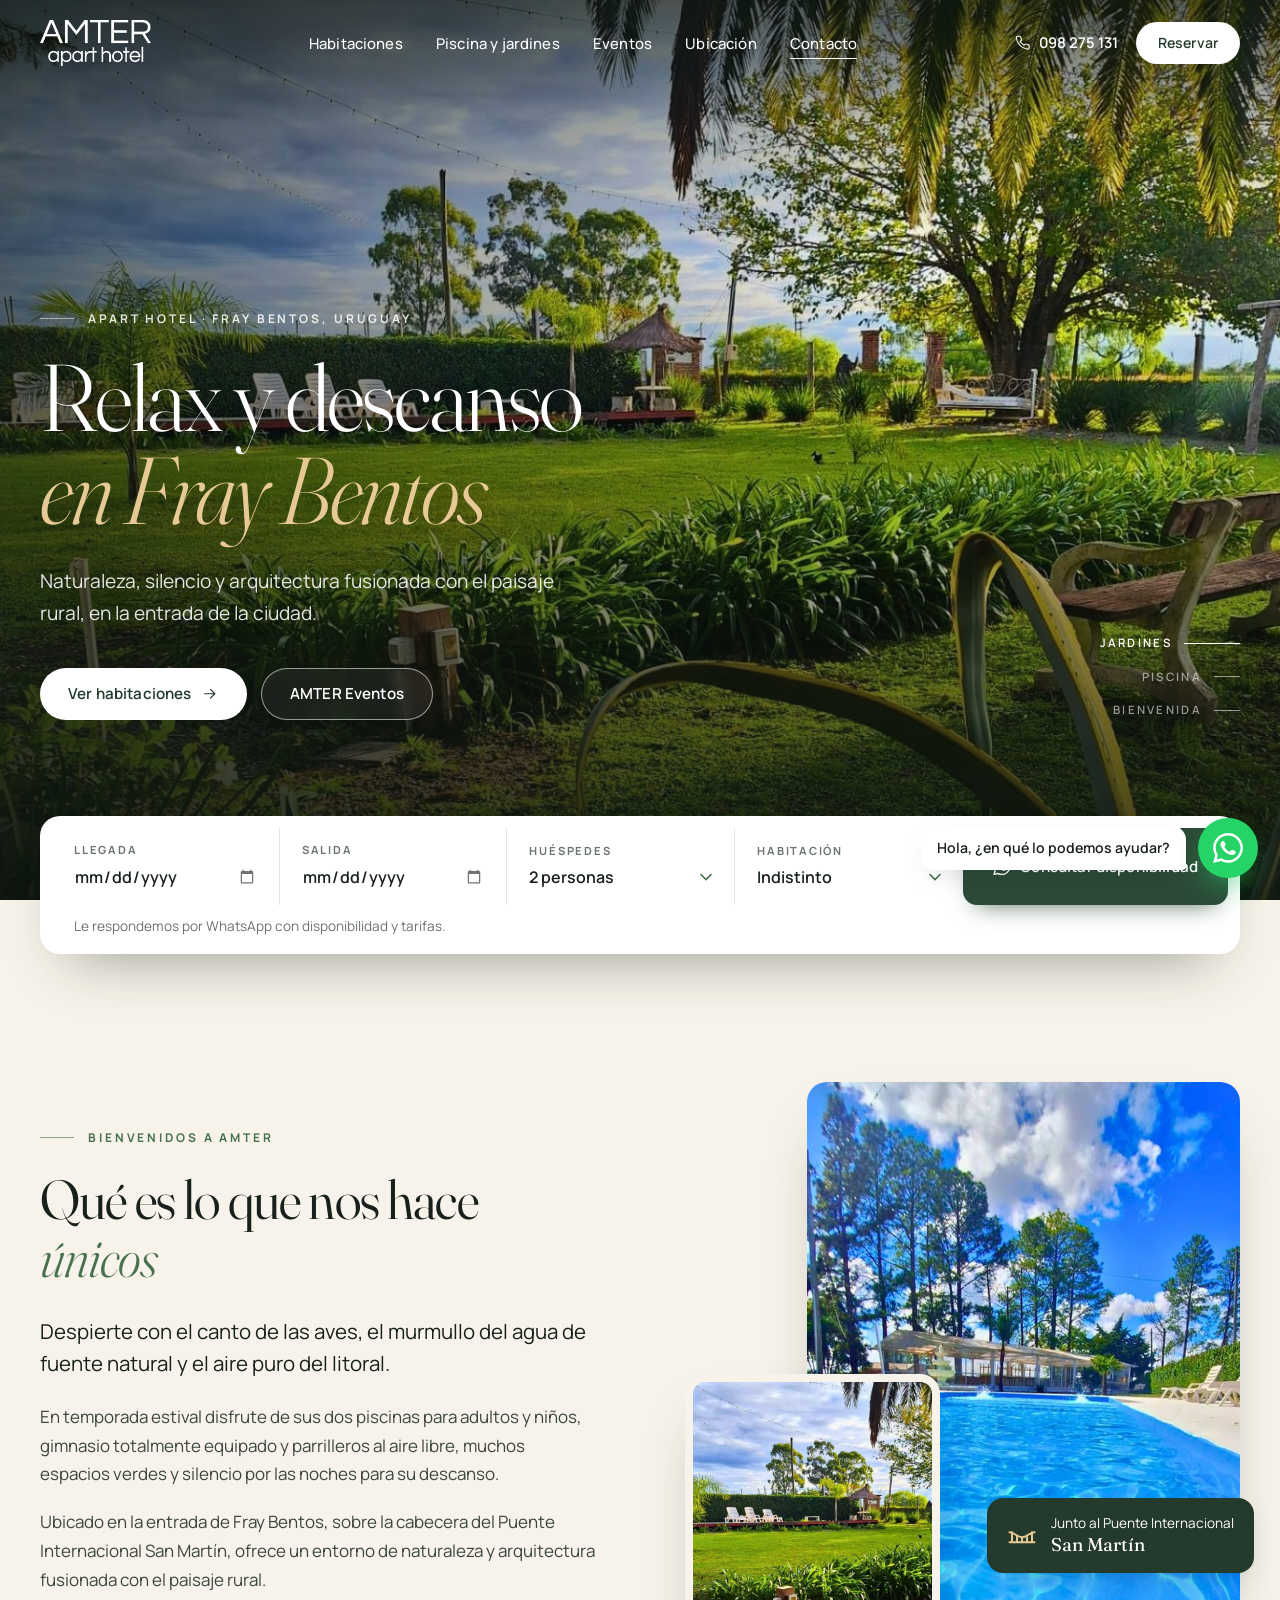
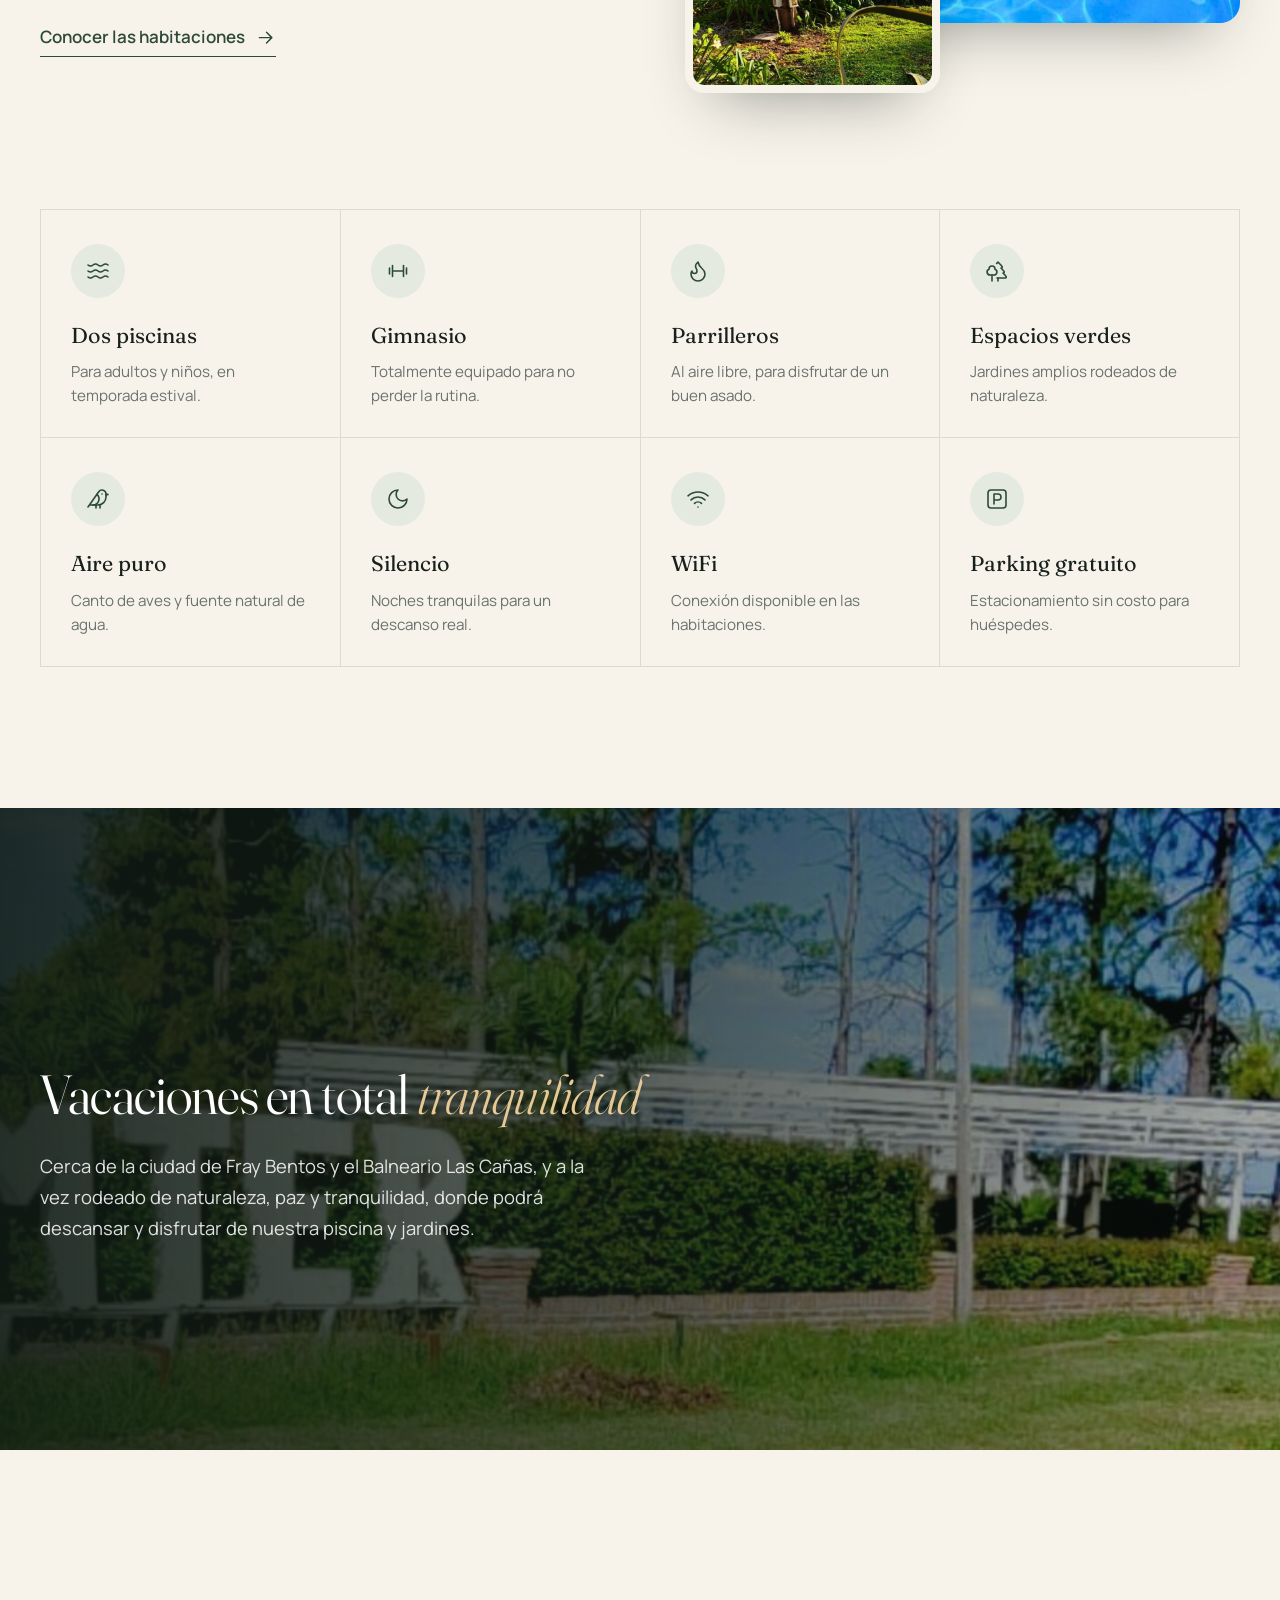
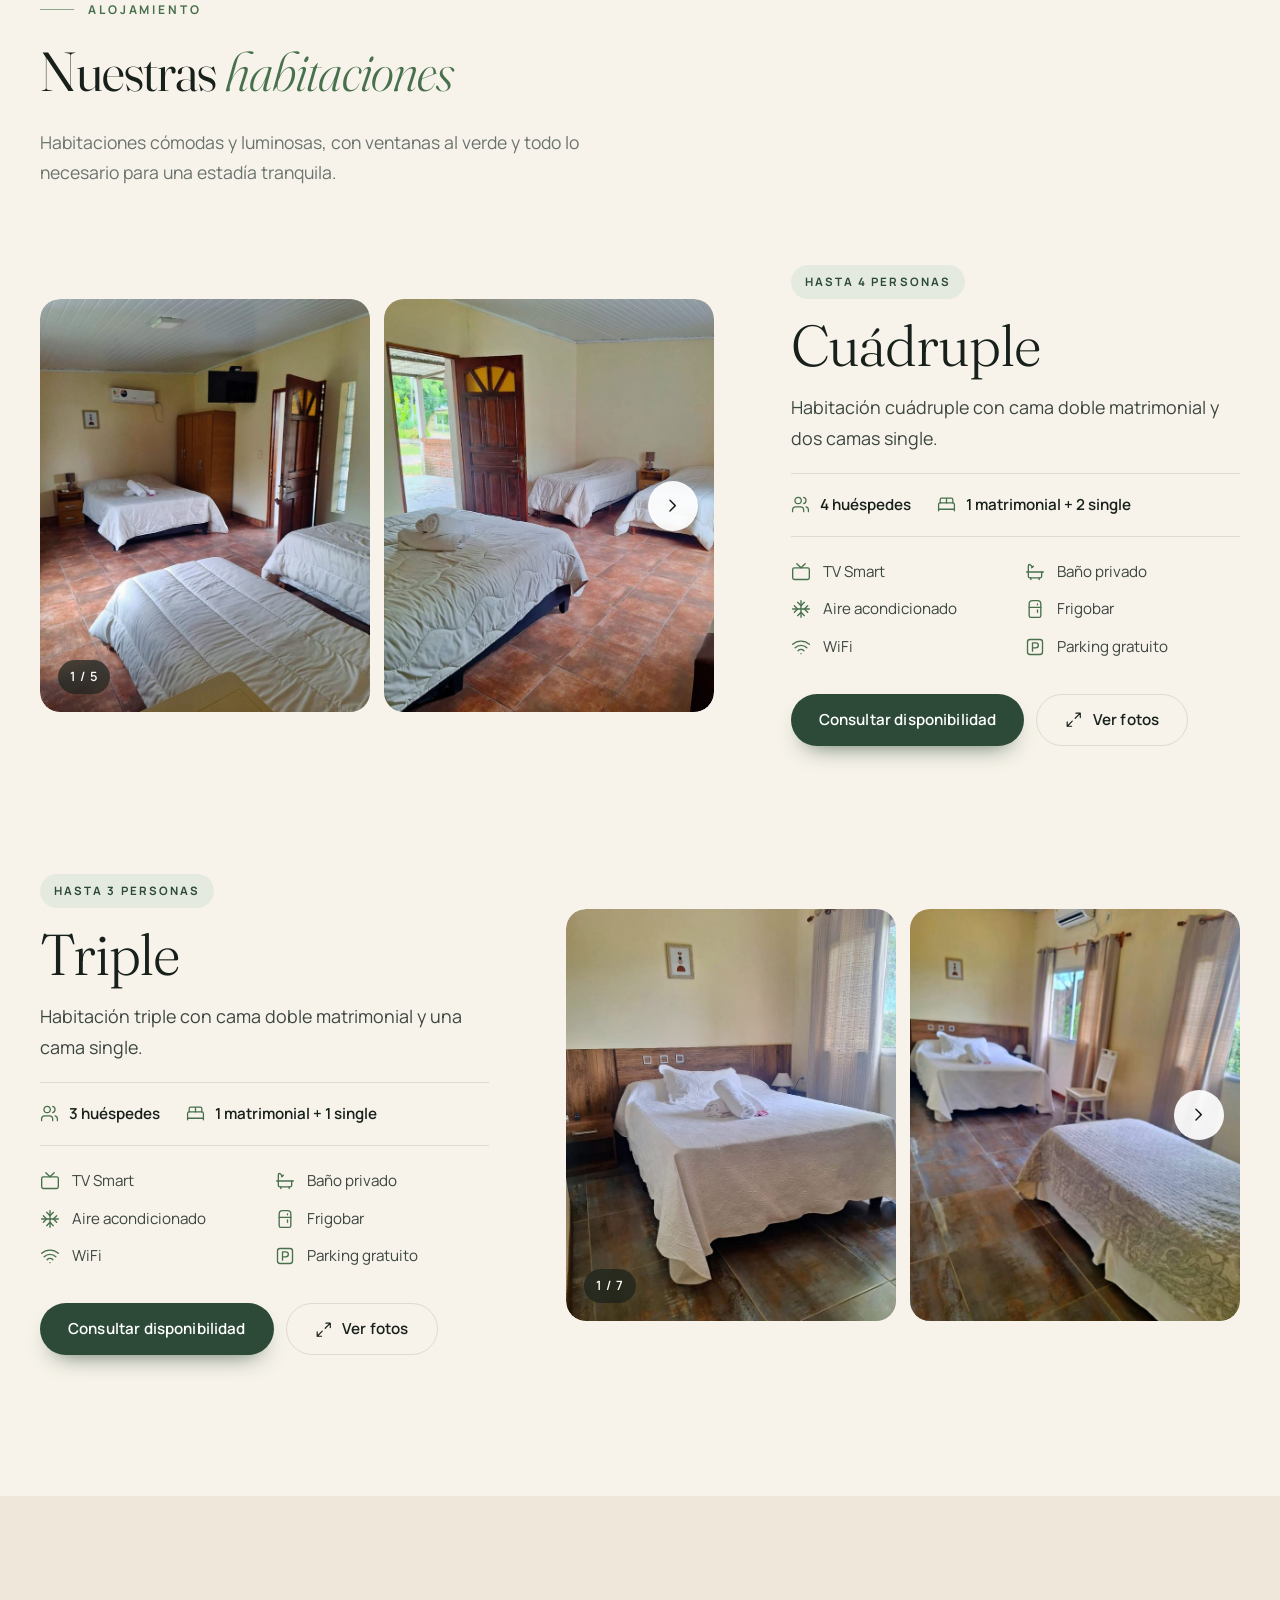
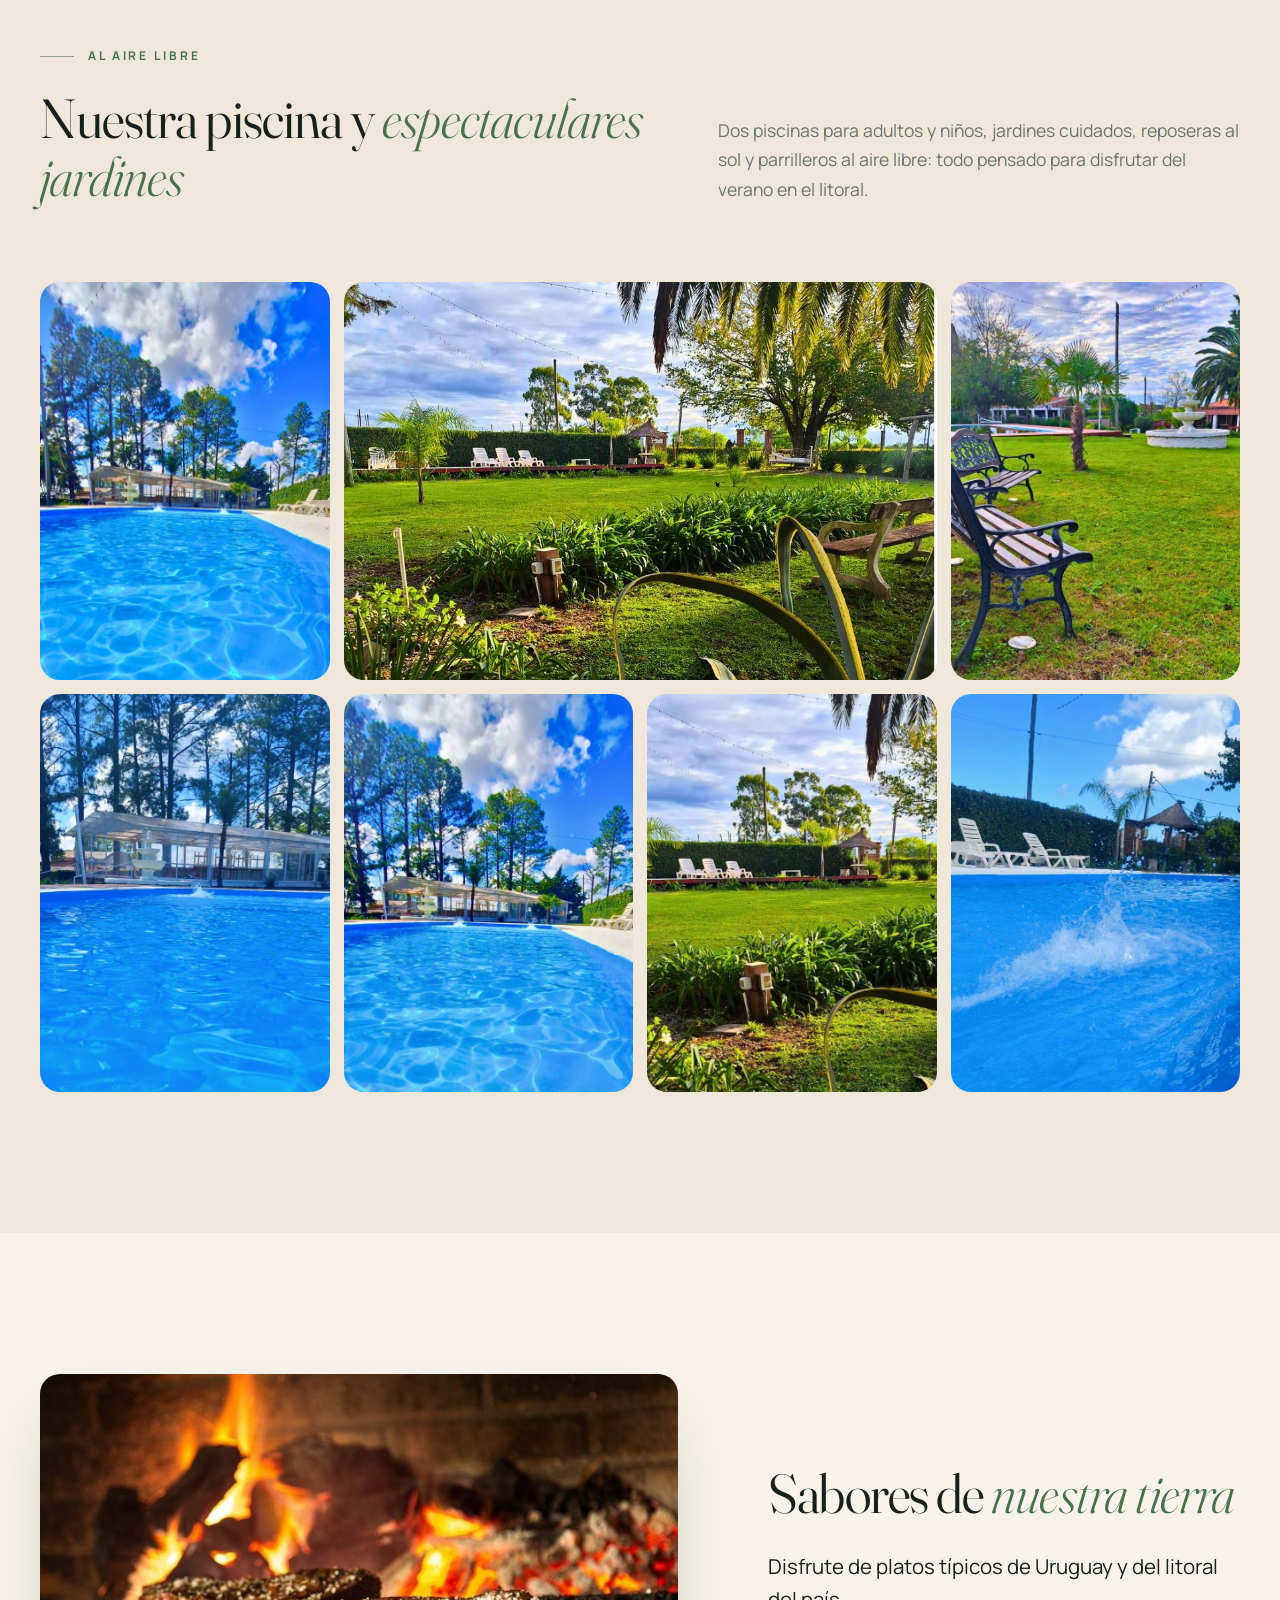
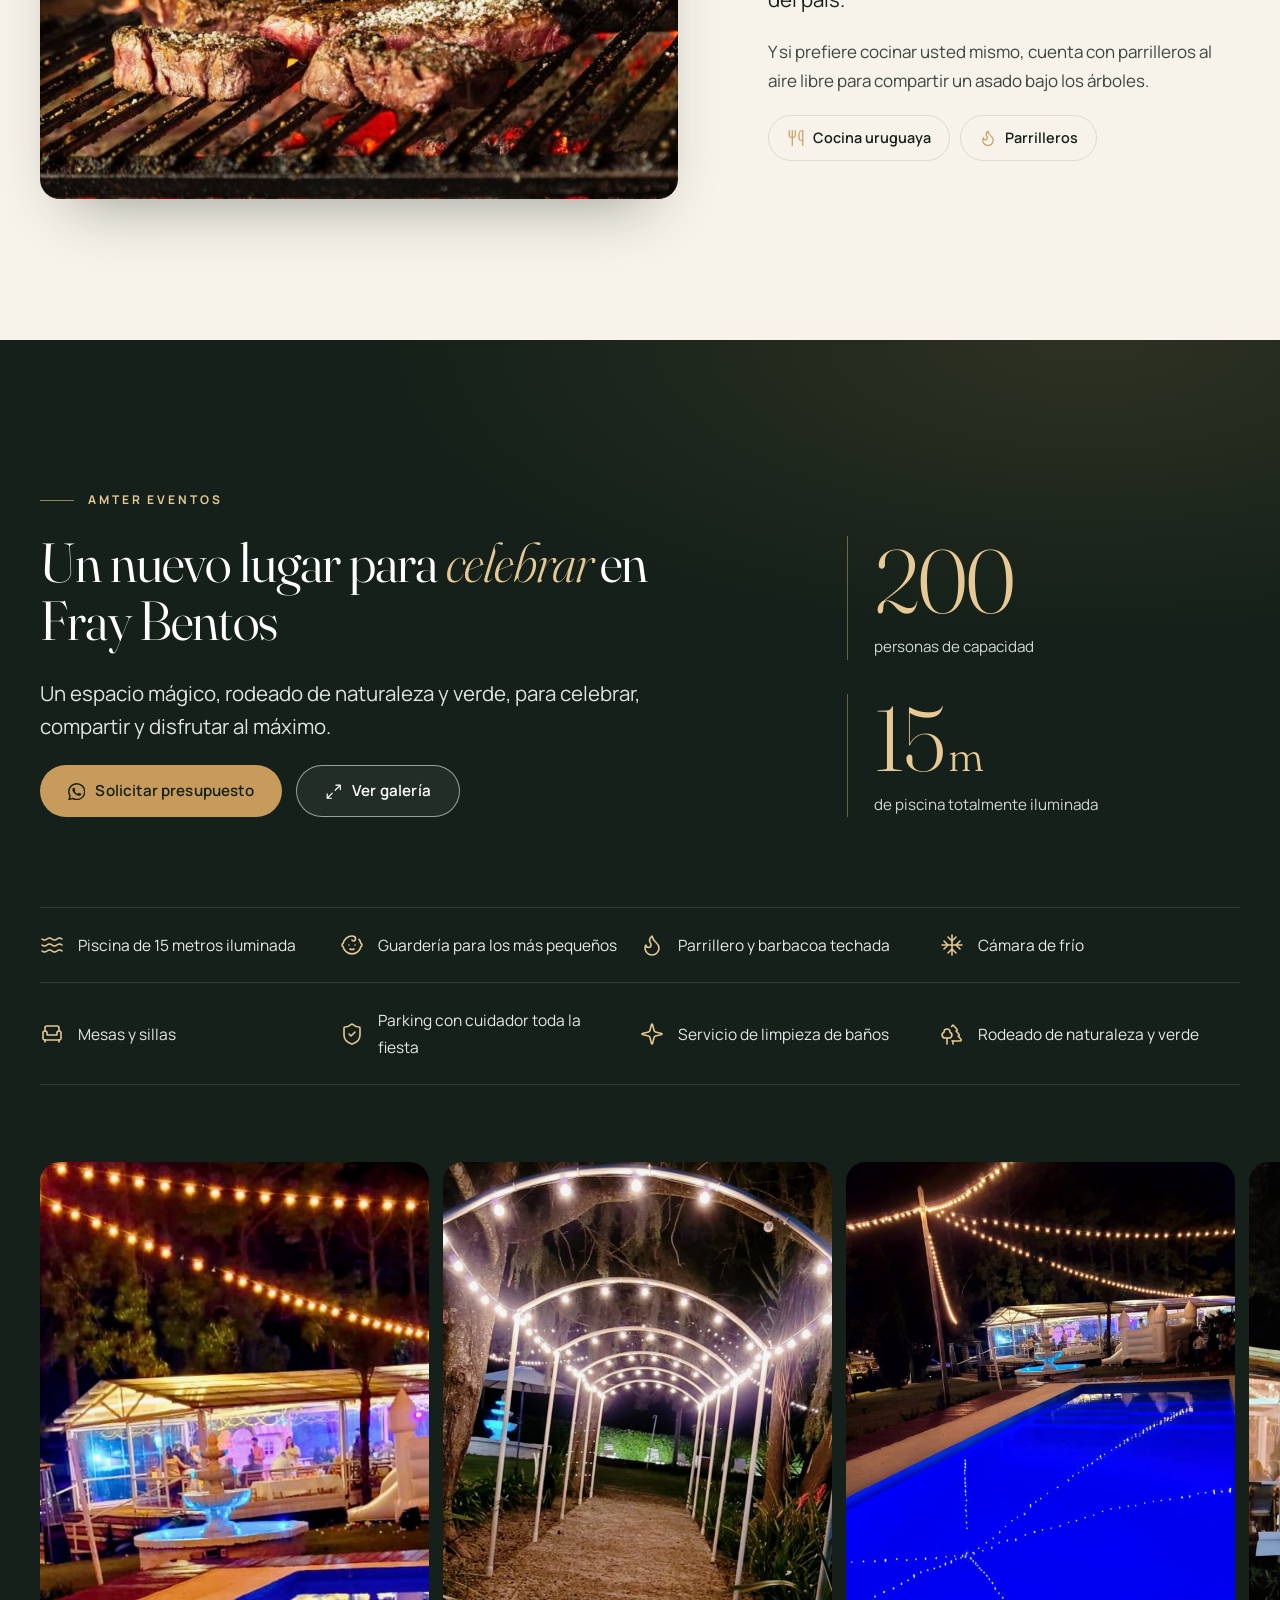
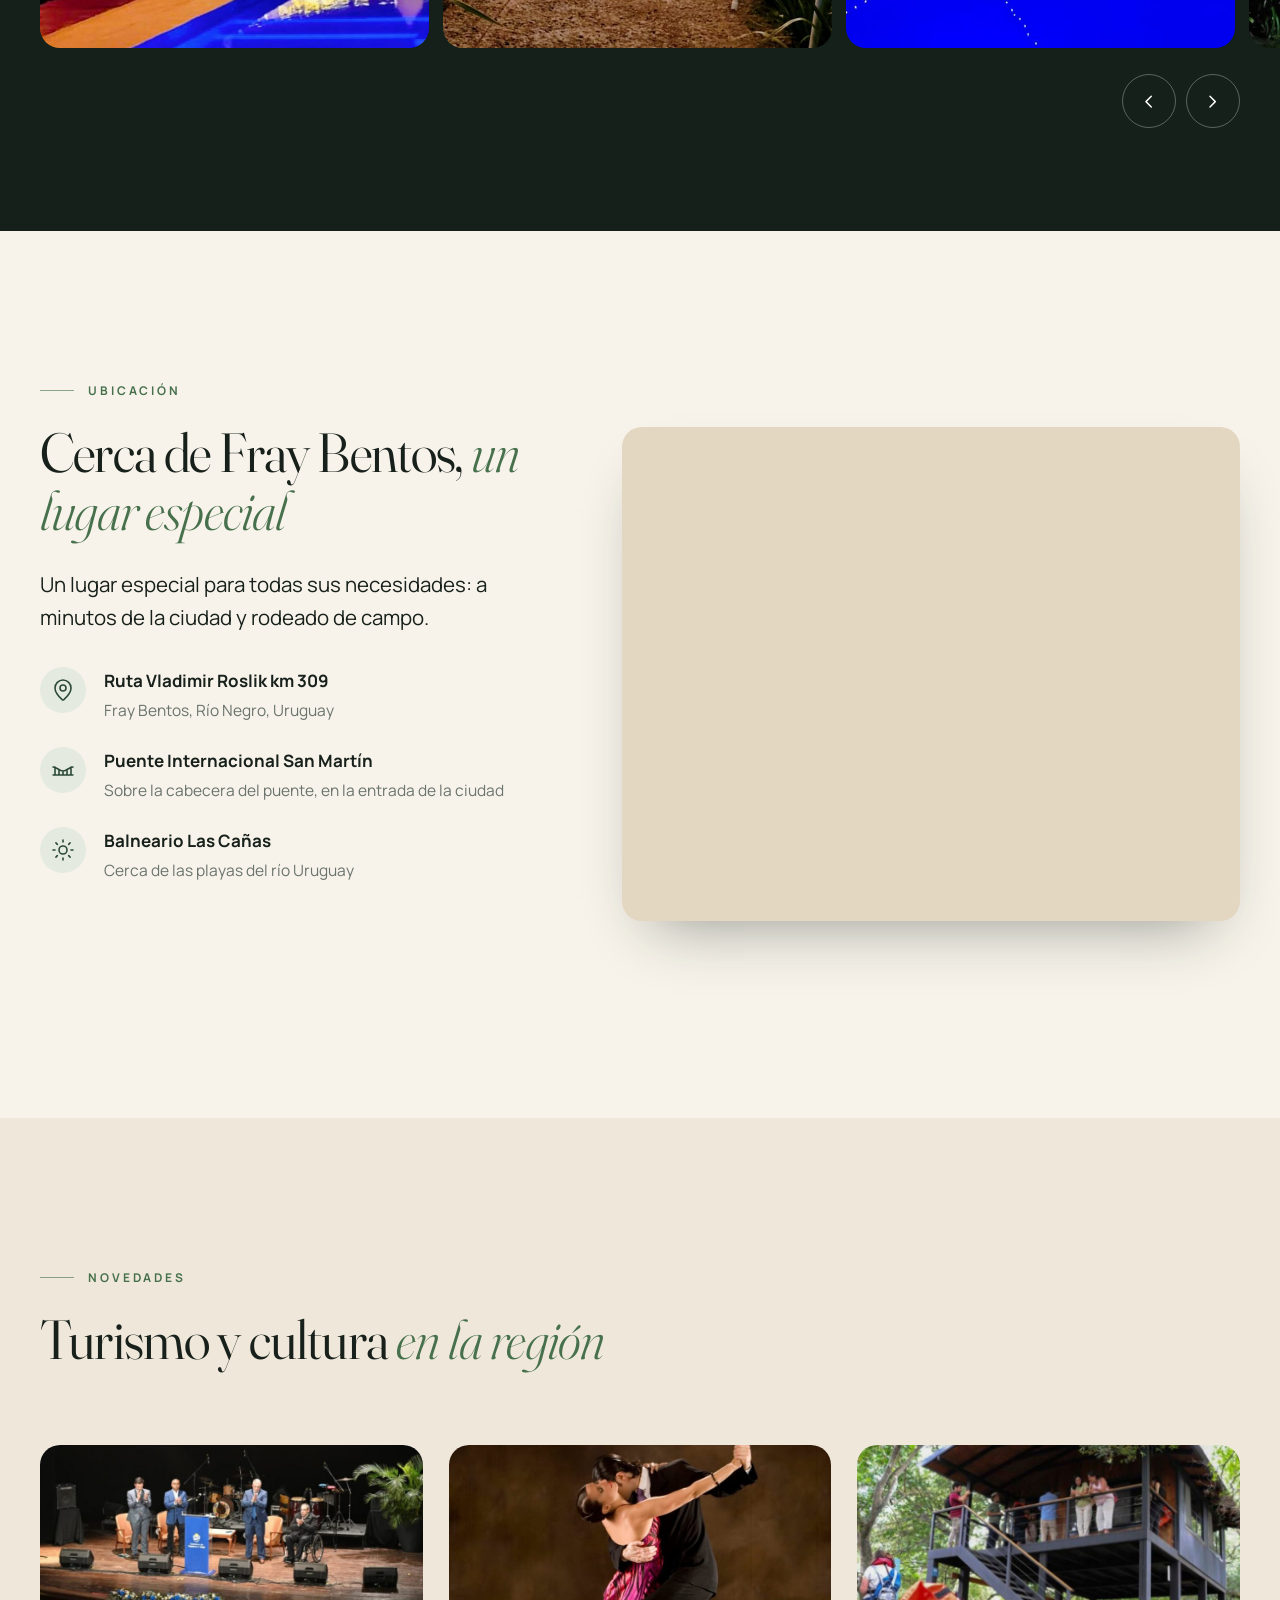
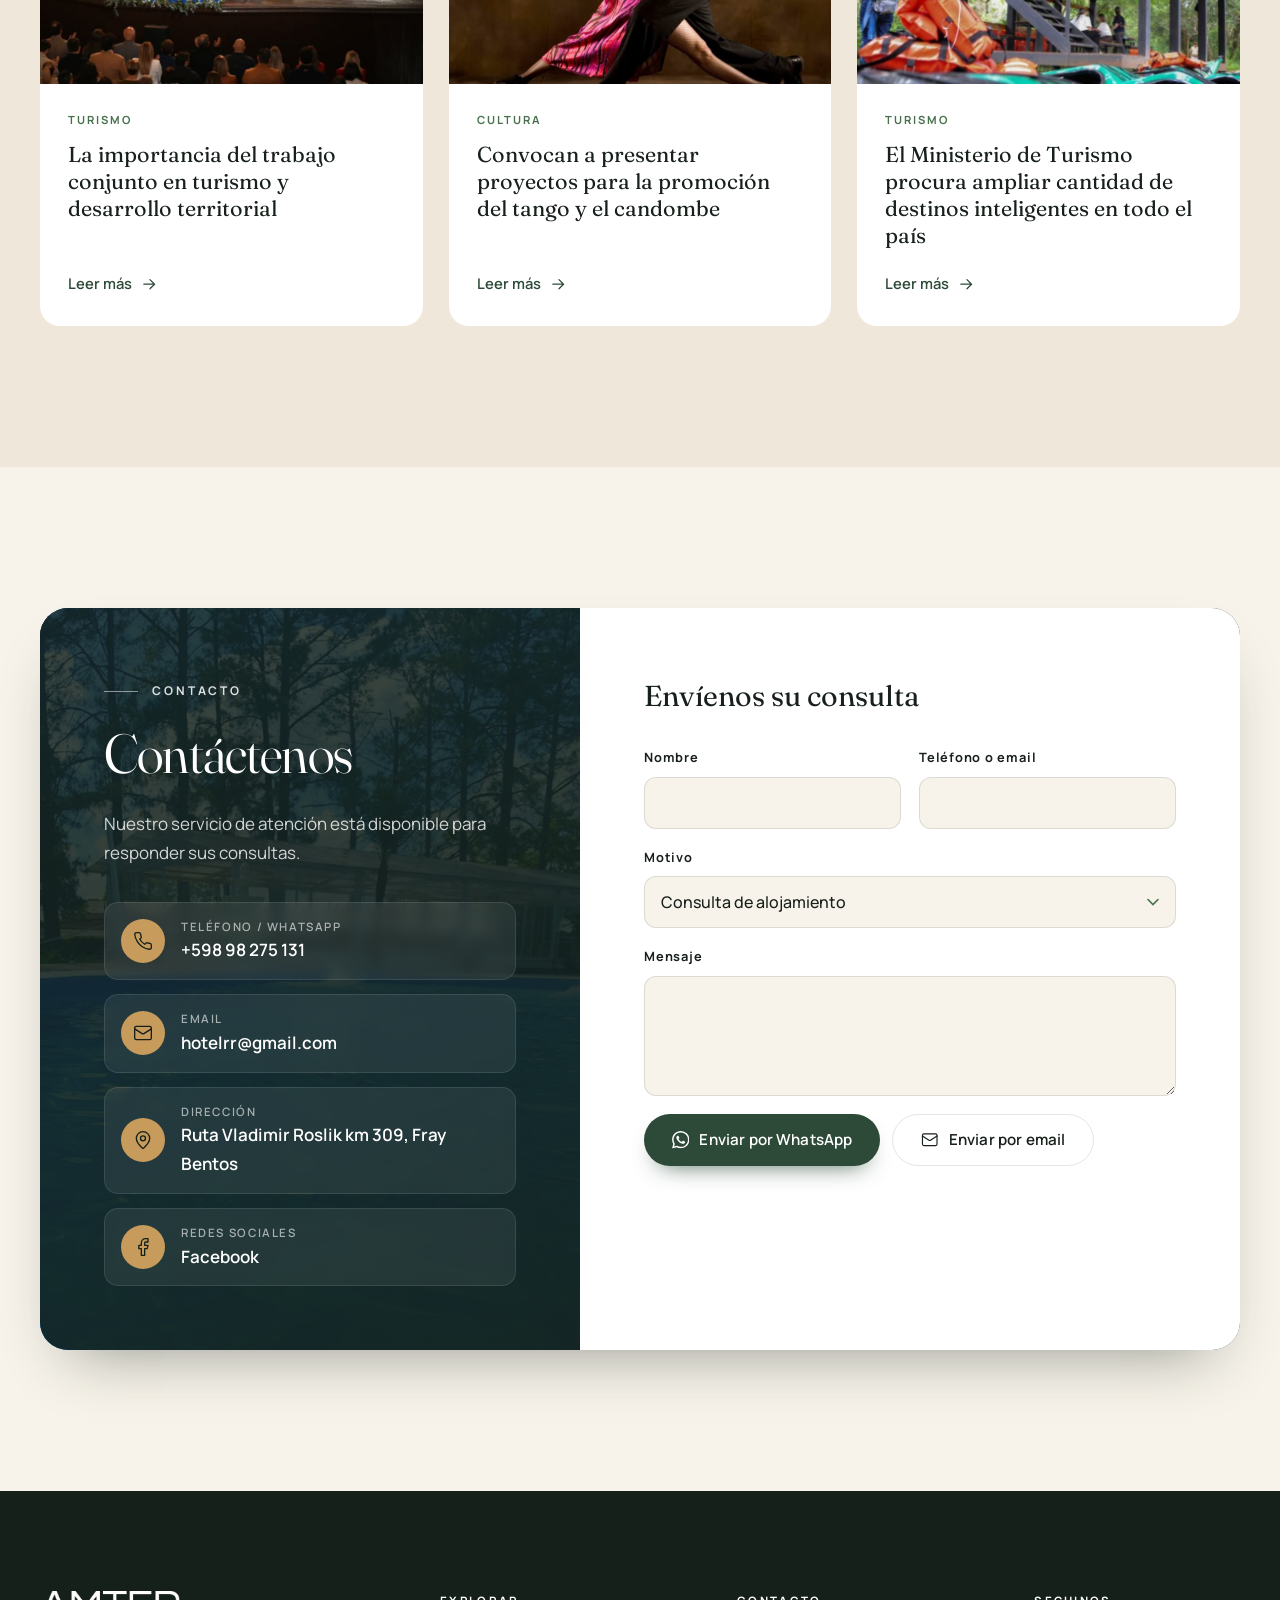
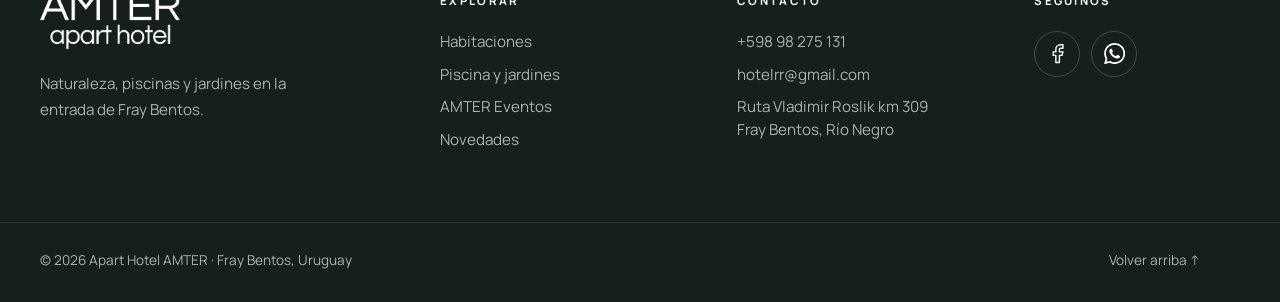
==== index.html @ 258c5970 "Quitar src vacío de la imagen del lightbox Co-Authored-By: Claude Opus 5.5 <noreply@anthropic.com>" ====
<!DOCTYPE html>
<html lang="es">
<head>
  <meta charset="UTF-8">
  <meta name="viewport" content="width=device-width, initial-scale=1">
  <title>Apart Hotel AMTER · Relax y descanso en Fray Bentos</title>
  <meta name="description" content="Ubicado en la entrada de Fray Bentos, Apart Hotel AMTER ofrece un entorno de naturaleza y arquitectura fusionada con el paisaje rural. Habitaciones, piscinas, jardines y salón de eventos para 200 personas.">
  <meta name="theme-color" content="#1E3125">
  <link rel="canonical" href="https://www.amter.uy/">

  <meta property="og:locale" content="es_UY">
  <meta property="og:type" content="website">
  <meta property="og:site_name" content="Apart Hotel AMTER">
  <meta property="og:title" content="Apart Hotel AMTER · Relax y descanso en Fray Bentos">
  <meta property="og:description" content="Naturaleza, piscinas, jardines y silencio por las noches, a la entrada de Fray Bentos.">
  <meta property="og:url" content="https://www.amter.uy/">
  <meta property="og:image" content="https://www.amter.uy/assets/img/og-amter.jpg">
  <meta property="og:image:width" content="1200">
  <meta property="og:image:height" content="630">
  <meta name="twitter:card" content="summary_large_image">

  <link rel="icon" type="image/png" sizes="32x32" href="assets/img/favicon-32.png">
  <link rel="apple-touch-icon" href="assets/img/apple-touch-icon.png">

  <link rel="preconnect" href="https://fonts.googleapis.com">
  <link rel="preconnect" href="https://fonts.gstatic.com" crossorigin>
  <link href="https://fonts.googleapis.com/css2?family=Fraunces:ital,opsz,wght@0,9..144,300..600;1,9..144,300..600&family=Manrope:wght@400;500;600;700&display=swap" rel="stylesheet">
  <link rel="preload" as="image" href="assets/img/jardin-parque.jpg">
  <link rel="stylesheet" href="assets/css/styles.css">

  <script type="application/ld+json">
  {
    "@context": "https://schema.org",
    "@type": "Hotel",
    "name": "Apart Hotel AMTER",
    "url": "https://www.amter.uy/",
    "image": "https://www.amter.uy/assets/img/og-amter.jpg",
    "logo": "https://www.amter.uy/assets/img/logo-amter-verde.png",
    "description": "Apart hotel rodeado de naturaleza en la entrada de Fray Bentos, con piscinas, jardines, gimnasio, parrilleros y salón de eventos.",
    "telephone": "+598 98 275131",
    "email": "hotelrr@gmail.com",
    "address": {
      "@type": "PostalAddress",
      "streetAddress": "Ruta Vladimir Roslik km 309",
      "addressLocality": "Fray Bentos",
      "addressRegion": "Río Negro",
      "addressCountry": "UY"
    },
    "geo": { "@type": "GeoCoordinates", "latitude": -33.134226, "longitude": -58.275096 },
    "amenityFeature": [
      { "@type": "LocationFeatureSpecification", "name": "Piscina", "value": true },
      { "@type": "LocationFeatureSpecification", "name": "Gimnasio", "value": true },
      { "@type": "LocationFeatureSpecification", "name": "WiFi", "value": true },
      { "@type": "LocationFeatureSpecification", "name": "Estacionamiento gratuito", "value": true },
      { "@type": "LocationFeatureSpecification", "name": "Aire acondicionado", "value": true }
    ],
    "sameAs": ["https://www.facebook.com/profile.php?id=100064256610743"]
  }
  </script>
</head>
<body>

<!-- Íconos -->
<svg width="0" height="0" style="position:absolute" aria-hidden="true">
  <defs>
    <symbol id="i-waves" viewBox="0 0 24 24"><path d="M2 6c.6.5 1.2 1 2.5 1C7 7 7 5 9.5 5c2.6 0 2.4 2 5 2 2.5 0 2.5-2 5-2 1.3 0 1.9.5 2.5 1"/><path d="M2 12c.6.5 1.2 1 2.5 1 2.5 0 2.5-2 5-2 2.6 0 2.4 2 5 2 2.5 0 2.5-2 5-2 1.3 0 1.9.5 2.5 1"/><path d="M2 18c.6.5 1.2 1 2.5 1 2.5 0 2.5-2 5-2 2.6 0 2.4 2 5 2 2.5 0 2.5-2 5-2 1.3 0 1.9.5 2.5 1"/></symbol>
    <symbol id="i-dumbbell" viewBox="0 0 24 24"><path d="M6.5 6.5v11M17.5 6.5v11M3.5 9v6M20.5 9v6M6.5 12h11"/></symbol>
    <symbol id="i-flame" viewBox="0 0 24 24"><path d="M8.5 14.5A2.5 2.5 0 0 0 11 12c0-1.38-.5-2-1-3-1.07-2.14-.22-4.05 2-6 .5 2.5 2 4.9 4 6.5 2 1.6 3 3.5 3 5.5a7 7 0 1 1-14 0c0-1.15.43-2.29 1-3a2.5 2.5 0 0 0 2.5 2.5z"/></symbol>
    <symbol id="i-trees" viewBox="0 0 24 24"><path d="M10 10v.2A3 3 0 0 1 8.9 16H5a3 3 0 0 1-1-5.8V10a3 3 0 0 1 6 0Z"/><path d="M7 16v6M13 19v3"/><path d="M12 19h8.3a1 1 0 0 0 .7-1.7L18 14h.3a1 1 0 0 0 .7-1.7L16 9h.2a1 1 0 0 0 .8-1.7L13 3l-1.4 1.5"/></symbol>
    <symbol id="i-bird" viewBox="0 0 24 24"><path d="M16 7h.01"/><path d="M3.4 18H12a8 8 0 0 0 8-8V7a4 4 0 0 0-7.28-2.3L2 20"/><path d="m20 7 2 .5-2 .5"/><path d="M10 18v3M14 17.75V21"/><path d="M7 18a6 6 0 0 0 3.84-10.61"/></symbol>
    <symbol id="i-moon" viewBox="0 0 24 24"><path d="M12 3a6 6 0 0 0 9 9 9 9 0 1 1-9-9Z"/></symbol>
    <symbol id="i-wifi" viewBox="0 0 24 24"><path d="M12 20h.01"/><path d="M2 8.82a15 15 0 0 1 20 0"/><path d="M5 12.86a10 10 0 0 1 14 0"/><path d="M8.5 16.43a5 5 0 0 1 7 0"/></symbol>
    <symbol id="i-parking" viewBox="0 0 24 24"><rect x="3" y="3" width="18" height="18" rx="3"/><path d="M9 17V7h4a3 3 0 0 1 0 6H9"/></symbol>
    <symbol id="i-tv" viewBox="0 0 24 24"><rect x="2" y="7" width="20" height="14" rx="2"/><path d="m17 2-5 5-5-5"/></symbol>
    <symbol id="i-snow" viewBox="0 0 24 24"><path d="M2 12h20M12 2v20"/><path d="m20 16-4-4 4-4M4 8l4 4-4 4M16 4l-4 4-4-4M8 20l4-4 4 4"/></symbol>
    <symbol id="i-fridge" viewBox="0 0 24 24"><path d="M5 6a4 4 0 0 1 4-4h6a4 4 0 0 1 4 4v14a2 2 0 0 1-2 2H7a2 2 0 0 1-2-2V6Z"/><path d="M5 10h14M15 6v1M15 13v3"/></symbol>
    <symbol id="i-bath" viewBox="0 0 24 24"><path d="M9 6 6.5 3.5a1.5 1.5 0 0 0-1-.5C4.68 3 4 3.68 4 4.5V17a2 2 0 0 0 2 2h12a2 2 0 0 0 2-2v-5"/><path d="M10 5 8 7M2 12h20M7 19v2M17 19v2"/></symbol>
    <symbol id="i-users" viewBox="0 0 24 24"><path d="M16 21v-2a4 4 0 0 0-4-4H6a4 4 0 0 0-4 4v2"/><circle cx="9" cy="7" r="4"/><path d="M22 21v-2a4 4 0 0 0-3-3.87M16 3.13a4 4 0 0 1 0 7.75"/></symbol>
    <symbol id="i-bed" viewBox="0 0 24 24"><path d="M2 20v-8a2 2 0 0 1 2-2h16a2 2 0 0 1 2 2v8"/><path d="M4 10V6a2 2 0 0 1 2-2h12a2 2 0 0 1 2 2v4M12 4v6M2 18h20"/></symbol>
    <symbol id="i-baby" viewBox="0 0 24 24"><path d="M9 12h.01M15 12h.01"/><path d="M10 16c.5.3 1.2.5 2 .5s1.5-.2 2-.5"/><path d="M19 6.3a9 9 0 0 1 1.8 3.9 2 2 0 0 1 0 3.6 9 9 0 0 1-17.6 0 2 2 0 0 1 0-3.6A9 9 0 0 1 12 3c2 0 3.5 1.1 3.5 2.5s-.9 2.5-2 2.5c-.8 0-1.5-.4-1.5-1"/></symbol>
    <symbol id="i-chair" viewBox="0 0 24 24"><path d="M19 9V6a2 2 0 0 0-2-2H7a2 2 0 0 0-2 2v3"/><path d="M3 16a2 2 0 0 0 2 2h14a2 2 0 0 0 2-2v-5a2 2 0 0 0-4 0v1.5a.5.5 0 0 1-.5.5h-9a.5.5 0 0 1-.5-.5V11a2 2 0 0 0-4 0z"/><path d="M5 18v2M19 18v2"/></symbol>
    <symbol id="i-shield" viewBox="0 0 24 24"><path d="M20 13c0 5-3.5 7.5-7.66 8.95a1 1 0 0 1-.67-.01C7.5 20.5 4 18 4 13V6a1 1 0 0 1 1-1c2 0 4.5-1.2 6.24-2.72a1.17 1.17 0 0 1 1.52 0C14.51 3.81 17 5 19 5a1 1 0 0 1 1 1z"/><path d="m9 12 2 2 4-4"/></symbol>
    <symbol id="i-sparkles" viewBox="0 0 24 24"><path d="M9.94 15.5A2 2 0 0 0 8.5 14.06l-6.14-1.58a.5.5 0 0 1 0-.96L8.5 9.94A2 2 0 0 0 9.94 8.5l1.58-6.14a.5.5 0 0 1 .96 0l1.58 6.14a2 2 0 0 0 1.44 1.44l6.14 1.58a.5.5 0 0 1 0 .96l-6.14 1.58a2 2 0 0 0-1.44 1.44l-1.58 6.14a.5.5 0 0 1-.96 0z"/></symbol>
    <symbol id="i-utensils" viewBox="0 0 24 24"><path d="M3 2v7c0 1.1.9 2 2 2h4a2 2 0 0 0 2-2V2M7 2v20"/><path d="M21 15V2a5 5 0 0 0-5 5v6c0 1.1.9 2 2 2h3Zm0 0v7"/></symbol>
    <symbol id="i-phone" viewBox="0 0 24 24"><path d="M22 16.92v3a2 2 0 0 1-2.18 2 19.8 19.8 0 0 1-8.63-3.07 19.5 19.5 0 0 1-6-6 19.8 19.8 0 0 1-3.07-8.67A2 2 0 0 1 4.11 2h3a2 2 0 0 1 2 1.72c.13.96.36 1.9.7 2.81a2 2 0 0 1-.45 2.11L8.09 9.91a16 16 0 0 0 6 6l1.27-1.27a2 2 0 0 1 2.11-.45c.91.34 1.85.57 2.81.7A2 2 0 0 1 22 16.92z"/></symbol>
    <symbol id="i-mail" viewBox="0 0 24 24"><rect x="2" y="4" width="20" height="16" rx="2"/><path d="m22 7-8.97 5.7a1.94 1.94 0 0 1-2.06 0L2 7"/></symbol>
    <symbol id="i-pin" viewBox="0 0 24 24"><path d="M20 10c0 5-5.54 10.19-7.4 11.8a1 1 0 0 1-1.2 0C9.54 20.19 4 15 4 10a8 8 0 0 1 16 0"/><circle cx="12" cy="10" r="3"/></symbol>
    <symbol id="i-bridge" viewBox="0 0 24 24"><path d="M2 17h20M4 17V9M20 17V9M2 9c4 0 6 4 10 4s6-4 10-4M8 17v-4.5M12 17v-4M16 17v-4.5"/></symbol>
    <symbol id="i-sun" viewBox="0 0 24 24"><circle cx="12" cy="12" r="4"/><path d="M12 2v2M12 20v2M4.93 4.93l1.41 1.41M17.66 17.66l1.41 1.41M2 12h2M20 12h2M6.34 17.66l-1.41 1.41M19.07 4.93l-1.41 1.41"/></symbol>
    <symbol id="i-facebook" viewBox="0 0 24 24"><path d="M18 2h-3a5 5 0 0 0-5 5v3H7v4h3v8h4v-8h3l1-4h-4V7a1 1 0 0 1 1-1h3z"/></symbol>
    <symbol id="i-arrow" viewBox="0 0 24 24"><path d="M5 12h14M13 6l6 6-6 6"/></symbol>
    <symbol id="i-left" viewBox="0 0 24 24"><path d="m15 18-6-6 6-6"/></symbol>
    <symbol id="i-right" viewBox="0 0 24 24"><path d="m9 18 6-6-6-6"/></symbol>
    <symbol id="i-close" viewBox="0 0 24 24"><path d="M18 6 6 18M6 6l12 12"/></symbol>
    <symbol id="i-expand" viewBox="0 0 24 24"><path d="M15 3h6v6M9 21H3v-6M21 3l-7 7M3 21l7-7"/></symbol>
    <symbol id="i-whatsapp" viewBox="0 0 24 24"><path fill="currentColor" stroke="none" d="M17.47 14.38c-.3-.15-1.76-.87-2.03-.97-.27-.1-.47-.15-.67.15-.2.3-.77.97-.94 1.16-.17.2-.35.22-.64.08-.3-.15-1.26-.46-2.39-1.48-.88-.79-1.48-1.76-1.65-2.06-.17-.3-.02-.46.13-.6.13-.14.3-.35.45-.52.15-.18.2-.3.3-.5.1-.2.05-.37-.03-.52-.07-.15-.67-1.61-.92-2.2-.24-.58-.49-.5-.67-.51l-.57-.01c-.2 0-.52.07-.79.37-.27.3-1.04 1.02-1.04 2.48s1.07 2.88 1.21 3.07c.15.2 2.1 3.2 5.08 4.49.71.3 1.26.49 1.7.63.71.22 1.36.19 1.87.12.57-.09 1.76-.72 2-1.41.25-.7.25-1.29.18-1.41-.08-.13-.27-.2-.57-.35m-5.42 7.4h-.01a9.87 9.87 0 0 1-5.03-1.38l-.36-.21-3.74.98 1-3.65-.24-.37a9.86 9.86 0 0 1-1.51-5.26c0-5.45 4.44-9.88 9.89-9.88 2.64 0 5.12 1.03 6.99 2.9a9.83 9.83 0 0 1 2.89 6.99c0 5.45-4.44 9.88-9.88 9.88m8.41-18.3A11.82 11.82 0 0 0 12.05 0C5.5 0 .16 5.34.16 11.89c0 2.1.55 4.14 1.59 5.95L.06 24l6.3-1.65a11.88 11.88 0 0 0 5.68 1.45h.01c6.55 0 11.89-5.34 11.89-11.89a11.82 11.82 0 0 0-3.48-8.41z"/></symbol>
  </defs>
</svg>

<a class="skip-link" href="#contenido">Saltar al contenido</a>

<!-- ============ HEADER ============ -->
<header class="header" id="header">
  <div class="container header__inner">
    <a href="#inicio" class="logo" aria-label="Apart Hotel AMTER — Inicio">
      <img class="logo__img logo__img--light" src="assets/img/logo-amter-blanco.png" alt="AMTER apart hotel" width="763" height="317">
      <img class="logo__img logo__img--dark" src="assets/img/logo-amter-verde.png" alt="" width="763" height="317" aria-hidden="true">
    </a>

    <nav class="nav" id="nav" aria-label="Principal">
      <ul class="nav__list">
        <li><a href="#habitaciones">Habitaciones</a></li>
        <li><a href="#jardines">Piscina y jardines</a></li>
        <li><a href="#eventos">Eventos</a></li>
        <li><a href="#ubicacion">Ubicación</a></li>
        <li><a href="#contacto">Contacto</a></li>
      </ul>
      <div class="nav__mobile-extra">
        <a href="tel:+59898275131" class="nav__phone"><svg class="icon"><use href="#i-phone"/></svg>+598 98 275 131</a>
        <a href="https://www.facebook.com/profile.php?id=100064256610743" target="_blank" rel="noopener" class="nav__phone"><svg class="icon"><use href="#i-facebook"/></svg>Facebook</a>
      </div>
    </nav>

    <div class="header__actions">
      <a href="tel:+59898275131" class="header__phone" aria-label="Llamar al +598 98 275 131">
        <svg class="icon"><use href="#i-phone"/></svg><span>098 275 131</span>
      </a>
      <a href="#reservar" class="btn btn--sm btn--light header__cta">Reservar</a>
      <button class="burger" id="burger" aria-label="Abrir menú" aria-expanded="false" aria-controls="nav">
        <span></span><span></span>
      </button>
    </div>
  </div>
</header>

<main id="contenido">

<!-- ============ HERO ============ -->
<section class="hero" id="inicio" aria-label="Bienvenida">
  <div class="hero__slides">
    <div class="hero__slide is-active" data-label="Jardines">
      <img src="assets/img/jardin-parque.jpg" alt="Jardines de AMTER con reposeras, palmeras y vegetación" fetchpriority="high">
    </div>
    <div class="hero__slide" data-label="Piscina">
      <img src="assets/img/piscina-03.jpg" alt="Piscina de AMTER con fuente y pérgola, rodeada de pinos" loading="lazy" style="object-position:50% 62%">
    </div>
    <div class="hero__slide" data-label="Bienvenida">
      <img src="assets/img/entrada-cartel.jpg" alt="Letras de AMTER en la entrada, entre árboles y cielo azul" loading="lazy" style="object-position:50% 70%">
    </div>
  </div>

  <div class="container hero__content">
    <p class="eyebrow eyebrow--light reveal">Apart Hotel · Fray Bentos, Uruguay</p>
    <h1 class="hero__title reveal">Relax y descanso<br><em>en Fray Bentos</em></h1>
    <p class="hero__lead reveal">Naturaleza, silencio y arquitectura fusionada con el paisaje rural, en la entrada de la ciudad.</p>
    <div class="hero__buttons reveal">
      <a href="#habitaciones" class="btn btn--light">Ver habitaciones <svg class="icon"><use href="#i-arrow"/></svg></a>
      <a href="#eventos" class="btn btn--ghost-light">AMTER Eventos</a>
    </div>
  </div>

  <div class="hero__dots" role="tablist" aria-label="Fotos de portada"></div>
</section>

<!-- ============ RESERVA ============ -->
<section class="booking" id="reservar" aria-label="Consultar disponibilidad">
  <div class="container">
    <form class="booking__card" id="bookingForm" novalidate>
      <div class="field">
        <label for="bk-in">Llegada</label>
        <input type="date" id="bk-in" name="llegada" required>
      </div>
      <div class="field">
        <label for="bk-out">Salida</label>
        <input type="date" id="bk-out" name="salida" required>
      </div>
      <div class="field">
        <label for="bk-guests">Huéspedes</label>
        <select id="bk-guests" name="huespedes">
          <option value="1">1 persona</option>
          <option value="2" selected>2 personas</option>
          <option value="3">3 personas</option>
          <option value="4">4 personas</option>
          <option value="5 o más">5 o más</option>
        </select>
      </div>
      <div class="field">
        <label for="bk-room">Habitación</label>
        <select id="bk-room" name="habitacion">
          <option value="Indistinto">Indistinto</option>
          <option value="Triple">Triple</option>
          <option value="Cuádruple">Cuádruple</option>
        </select>
      </div>
      <button type="submit" class="btn btn--primary booking__submit">
        <svg class="icon"><use href="#i-whatsapp"/></svg> Consultar disponibilidad
      </button>
      <p class="booking__note">Le respondemos por WhatsApp con disponibilidad y tarifas.</p>
    </form>
  </div>
</section>

<!-- ============ INTRO ============ -->
<section class="section intro" id="nosotros">
  <div class="container intro__grid">
    <div class="intro__text">
      <p class="eyebrow reveal">Bienvenidos a AMTER</p>
      <h2 class="h2 reveal">Qué es lo que nos hace <em>únicos</em></h2>
      <p class="lead reveal">Despierte con el canto de las aves, el murmullo del agua de fuente natural y el aire puro del litoral.</p>
      <p class="reveal">En temporada estival disfrute de sus dos piscinas para adultos y niños, gimnasio totalmente equipado y parrilleros al aire libre, muchos espacios verdes y silencio por las noches para su descanso.</p>
      <p class="reveal">Ubicado en la entrada de Fray Bentos, sobre la cabecera del Puente Internacional San Martín, ofrece un entorno de naturaleza y arquitectura fusionada con el paisaje rural.</p>
      <a href="#habitaciones" class="link-arrow reveal">Conocer las habitaciones <svg class="icon"><use href="#i-arrow"/></svg></a>
    </div>

    <div class="intro__media">
      <figure class="intro__img intro__img--main reveal">
        <img src="assets/img/sm/piscina-dia.jpg" srcset="assets/img/sm/piscina-dia.jpg 720w, assets/img/piscina-dia.jpg 960w" sizes="(max-width: 900px) 70vw, 34vw" alt="Piscina al aire libre bajo cielo azul, rodeada de pinos" loading="lazy">
      </figure>
      <figure class="intro__img intro__img--second reveal">
        <img src="assets/img/sm/jardin-02.jpg" srcset="assets/img/sm/jardin-02.jpg 720w, assets/img/jardin-02.jpg 1280w" sizes="(max-width: 900px) 45vw, 20vw" alt="Jardín con césped, agapantos y reposeras" loading="lazy">
      </figure>
      <div class="intro__badge reveal">
        <svg class="icon"><use href="#i-bridge"/></svg>
        <span>Junto al Puente Internacional<br><strong>San Martín</strong></span>
      </div>
    </div>
  </div>

  <div class="container">
    <ul class="features">
      <li class="feature reveal"><span class="feature__icon"><svg class="icon"><use href="#i-waves"/></svg></span><h3>Dos piscinas</h3><p>Para adultos y niños, en temporada estival.</p></li>
      <li class="feature reveal"><span class="feature__icon"><svg class="icon"><use href="#i-dumbbell"/></svg></span><h3>Gimnasio</h3><p>Totalmente equipado para no perder la rutina.</p></li>
      <li class="feature reveal"><span class="feature__icon"><svg class="icon"><use href="#i-flame"/></svg></span><h3>Parrilleros</h3><p>Al aire libre, para disfrutar de un buen asado.</p></li>
      <li class="feature reveal"><span class="feature__icon"><svg class="icon"><use href="#i-trees"/></svg></span><h3>Espacios verdes</h3><p>Jardines amplios rodeados de naturaleza.</p></li>
      <li class="feature reveal"><span class="feature__icon"><svg class="icon"><use href="#i-bird"/></svg></span><h3>Aire puro</h3><p>Canto de aves y fuente natural de agua.</p></li>
      <li class="feature reveal"><span class="feature__icon"><svg class="icon"><use href="#i-moon"/></svg></span><h3>Silencio</h3><p>Noches tranquilas para un descanso real.</p></li>
      <li class="feature reveal"><span class="feature__icon"><svg class="icon"><use href="#i-wifi"/></svg></span><h3>WiFi</h3><p>Conexión disponible en las habitaciones.</p></li>
      <li class="feature reveal"><span class="feature__icon"><svg class="icon"><use href="#i-parking"/></svg></span><h3>Parking gratuito</h3><p>Estacionamiento sin costo para huéspedes.</p></li>
    </ul>
  </div>
</section>

<!-- ============ BANDA TRANQUILIDAD ============ -->
<section class="band" aria-label="Vacaciones en total tranquilidad">
  <div class="band__bg" style="background-image:url('assets/img/entrada-panoramica.jpg')"></div>
  <div class="container band__inner">
    <p class="eyebrow eyebrow--light reveal">Cerca de todo, lejos del ruido</p>
    <h2 class="h2 band__title reveal">Vacaciones en total <em>tranquilidad</em></h2>
    <p class="band__text reveal">Cerca de la ciudad de Fray Bentos y el Balneario Las Cañas, y a la vez rodeado de naturaleza, paz y tranquilidad, donde podrá descansar y disfrutar de nuestra piscina y jardines.</p>
  </div>
</section>

<!-- ============ HABITACIONES ============ -->
<section class="section rooms" id="habitaciones">
  <div class="container">
    <header class="section-head">
      <p class="eyebrow reveal">Alojamiento</p>
      <h2 class="h2 reveal">Nuestras <em>habitaciones</em></h2>
      <p class="section-head__text reveal">Habitaciones cómodas y luminosas, con ventanas al verde y todo lo necesario para una estadía tranquila.</p>
    </header>

    <!-- Cuádruple -->
    <article class="room" id="cuadruple">
      <div class="room__media reveal">
        <div class="carousel" data-carousel>
          <div class="carousel__track">
            <a class="carousel__slide" href="assets/img/cuadruple-2.jpg" data-gallery="cuadruple" data-caption="Habitación cuádruple">
              <img src="assets/img/sm/cuadruple-2.jpg" alt="Habitación cuádruple con cama matrimonial, dos camas single, TV y aire acondicionado" loading="lazy">
            </a>
            <a class="carousel__slide" href="assets/img/cuadruple-1.jpg" data-gallery="cuadruple" data-caption="Habitación cuádruple — vista hacia el jardín">
              <img src="assets/img/sm/cuadruple-1.jpg" alt="Habitación cuádruple con puerta de madera abierta hacia el jardín" loading="lazy">
            </a>
            <a class="carousel__slide" href="assets/img/cuadruple-3.jpg" data-gallery="cuadruple" data-caption="Habitación cuádruple — camas single y frigobar">
              <img src="assets/img/sm/cuadruple-3.jpg" alt="Dos camas single, mesa de luz y frigobar" loading="lazy">
            </a>
            <a class="carousel__slide" href="assets/img/hab-bano.jpg" data-gallery="cuadruple" data-caption="Baño privado">
              <img src="assets/img/sm/hab-bano.jpg" alt="Baño privado con ducha" loading="lazy">
            </a>
            <a class="carousel__slide" href="assets/img/cuadruple-panoramica.jpg" data-gallery="cuadruple" data-caption="Habitación cuádruple — panorámica">
              <img src="assets/img/sm/cuadruple-panoramica.jpg" alt="Vista panorámica de la habitación cuádruple" loading="lazy">
            </a>
          </div>
          <button class="carousel__btn carousel__btn--prev" aria-label="Foto anterior"><svg class="icon"><use href="#i-left"/></svg></button>
          <button class="carousel__btn carousel__btn--next" aria-label="Foto siguiente"><svg class="icon"><use href="#i-right"/></svg></button>
          <span class="carousel__count"><span data-current>1</span> / <span data-total>5</span></span>
        </div>
      </div>

      <div class="room__info reveal">
        <span class="room__tag">Hasta 4 personas</span>
        <h3 class="room__title">Cuádruple</h3>
        <p class="room__desc">Habitación cuádruple con cama doble matrimonial y dos camas single.</p>
        <div class="room__facts">
          <span><svg class="icon"><use href="#i-users"/></svg>4 huéspedes</span>
          <span><svg class="icon"><use href="#i-bed"/></svg>1 matrimonial + 2 single</span>
        </div>
        <ul class="amenities">
          <li><svg class="icon"><use href="#i-tv"/></svg>TV Smart</li>
          <li><svg class="icon"><use href="#i-bath"/></svg>Baño privado</li>
          <li><svg class="icon"><use href="#i-snow"/></svg>Aire acondicionado</li>
          <li><svg class="icon"><use href="#i-fridge"/></svg>Frigobar</li>
          <li><svg class="icon"><use href="#i-wifi"/></svg>WiFi</li>
          <li><svg class="icon"><use href="#i-parking"/></svg>Parking gratuito</li>
        </ul>
        <div class="room__actions">
          <button class="btn btn--primary" data-book="Cuádruple" data-guests="4">Consultar disponibilidad</button>
          <button class="btn btn--outline" data-open-gallery="cuadruple"><svg class="icon"><use href="#i-expand"/></svg>Ver fotos</button>
        </div>
      </div>
    </article>

    <!-- Triple -->
    <article class="room room--reverse" id="triple">
      <div class="room__media reveal">
        <div class="carousel" data-carousel>
          <div class="carousel__track">
            <a class="carousel__slide" href="assets/img/triple-4.jpg" data-gallery="triple" data-caption="Habitación triple — cama matrimonial">
              <img src="assets/img/sm/triple-4.jpg" alt="Cama matrimonial con respaldo de madera y toallas" loading="lazy">
            </a>
            <a class="carousel__slide" href="assets/img/triple-1.jpg" data-gallery="triple" data-caption="Habitación triple">
              <img src="assets/img/sm/triple-1.jpg" alt="Habitación triple con cama matrimonial, cama single y ventanales" loading="lazy">
            </a>
            <a class="carousel__slide" href="assets/img/triple-3.jpg" data-gallery="triple" data-caption="Habitación triple — luz natural">
              <img src="assets/img/sm/triple-3.jpg" alt="Habitación luminosa con dos ventanas, TV y aire acondicionado" loading="lazy">
            </a>
            <a class="carousel__slide" href="assets/img/triple-2.jpg" data-gallery="triple" data-caption="Habitación triple — vista al verde">
              <img src="assets/img/sm/triple-2.jpg" alt="Cama con vista a la ventana y al jardín" loading="lazy">
            </a>
            <a class="carousel__slide" href="assets/img/triple-5.jpg" data-gallery="triple" data-caption="Habitación triple — cama single">
              <img src="assets/img/sm/triple-5.jpg" alt="Cama single junto a la ventana, con TV" loading="lazy">
            </a>
            <a class="carousel__slide" href="assets/img/hab-bano.jpg" data-gallery="triple" data-caption="Baño privado">
              <img src="assets/img/sm/hab-bano.jpg" alt="Baño privado con ducha" loading="lazy">
            </a>
            <a class="carousel__slide" href="assets/img/triple-panoramica.jpg" data-gallery="triple" data-caption="Habitación triple — panorámica">
              <img src="assets/img/sm/triple-panoramica.jpg" alt="Vista panorámica de la habitación triple" loading="lazy">
            </a>
          </div>
          <button class="carousel__btn carousel__btn--prev" aria-label="Foto anterior"><svg class="icon"><use href="#i-left"/></svg></button>
          <button class="carousel__btn carousel__btn--next" aria-label="Foto siguiente"><svg class="icon"><use href="#i-right"/></svg></button>
          <span class="carousel__count"><span data-current>1</span> / <span data-total>7</span></span>
        </div>
      </div>

      <div class="room__info reveal">
        <span class="room__tag">Hasta 3 personas</span>
        <h3 class="room__title">Triple</h3>
        <p class="room__desc">Habitación triple con cama doble matrimonial y una cama single.</p>
        <div class="room__facts">
          <span><svg class="icon"><use href="#i-users"/></svg>3 huéspedes</span>
          <span><svg class="icon"><use href="#i-bed"/></svg>1 matrimonial + 1 single</span>
        </div>
        <ul class="amenities">
          <li><svg class="icon"><use href="#i-tv"/></svg>TV Smart</li>
          <li><svg class="icon"><use href="#i-bath"/></svg>Baño privado</li>
          <li><svg class="icon"><use href="#i-snow"/></svg>Aire acondicionado</li>
          <li><svg class="icon"><use href="#i-fridge"/></svg>Frigobar</li>
          <li><svg class="icon"><use href="#i-wifi"/></svg>WiFi</li>
          <li><svg class="icon"><use href="#i-parking"/></svg>Parking gratuito</li>
        </ul>
        <div class="room__actions">
          <button class="btn btn--primary" data-book="Triple" data-guests="3">Consultar disponibilidad</button>
          <button class="btn btn--outline" data-open-gallery="triple"><svg class="icon"><use href="#i-expand"/></svg>Ver fotos</button>
        </div>
      </div>
    </article>
  </div>
</section>

<!-- ============ PISCINA Y JARDINES ============ -->
<section class="section gardens" id="jardines">
  <div class="container">
    <header class="section-head section-head--split">
      <div>
        <p class="eyebrow reveal">Al aire libre</p>
        <h2 class="h2 reveal">Nuestra piscina y <em>espectaculares jardines</em></h2>
      </div>
      <p class="section-head__text reveal">Dos piscinas para adultos y niños, jardines cuidados, reposeras al sol y parrilleros al aire libre: todo pensado para disfrutar del verano en el litoral.</p>
    </header>

    <div class="bento">
      <a class="bento__item bento__item--tall reveal" href="assets/img/piscina-dia.jpg" data-gallery="jardines" data-caption="Piscina al aire libre">
        <img src="assets/img/sm/piscina-dia.jpg" alt="Piscina con agua cristalina bajo un cielo con nubes" loading="lazy">
      </a>
      <a class="bento__item bento__item--wide reveal" href="assets/img/jardin-parque.jpg" data-gallery="jardines" data-caption="Jardines y reposeras">
        <img src="assets/img/sm/jardin-parque.jpg" alt="Parque con palmeras, reposeras y bancos de madera" loading="lazy">
      </a>
      <a class="bento__item bento__item--tall reveal" href="assets/img/jardin-01.jpg" data-gallery="jardines" data-caption="Rincones para descansar">
        <img src="assets/img/sm/jardin-01.jpg" alt="Bancos de hierro y madera sobre el césped, con fuente al fondo" loading="lazy">
      </a>
      <a class="bento__item bento__item--tall reveal" href="assets/img/piscina-03.jpg" data-gallery="jardines" data-caption="Piscina con fuente">
        <img src="assets/img/sm/piscina-03.jpg" alt="Piscina con fuente y salón vidriado detrás" loading="lazy">
      </a>
      <a class="bento__item bento__item--tall reveal" href="assets/img/piscina-01.jpg" data-gallery="jardines" data-caption="Entre pinos">
        <img src="assets/img/sm/piscina-01.jpg" alt="Piscina rodeada de pinos altos" loading="lazy">
      </a>
      <a class="bento__item bento__item--tall reveal" href="assets/img/jardin-02.jpg" data-gallery="jardines" data-caption="Jardín y solárium">
        <img src="assets/img/sm/jardin-02.jpg" alt="Césped verde con agapantos y reposeras blancas" loading="lazy">
      </a>
      <a class="bento__item bento__item--tall reveal" href="assets/img/piscina-04.jpg" data-gallery="jardines" data-caption="Verano en AMTER">
        <img src="assets/img/sm/piscina-04.jpg" alt="Salpicadura de agua en la piscina con reposeras al fondo" loading="lazy">
      </a>
    </div>
  </div>
</section>

<!-- ============ GASTRONOMÍA ============ -->
<section class="section food">
  <div class="container food__grid">
    <figure class="food__media reveal">
      <img src="assets/img/sm/parrilla.jpg" srcset="assets/img/sm/parrilla.jpg 900w, assets/img/parrilla.jpg 1440w" sizes="(max-width: 900px) 100vw, 55vw" alt="Cortes de carne a la parrilla sobre brasas y leña" loading="lazy">
    </figure>
    <div class="food__text">
      <p class="eyebrow reveal">Comida</p>
      <h2 class="h2 reveal">Sabores de <em>nuestra tierra</em></h2>
      <p class="lead reveal">Disfrute de platos típicos de Uruguay y del litoral del país.</p>
      <p class="reveal">Y si prefiere cocinar usted mismo, cuenta con parrilleros al aire libre para compartir un asado bajo los árboles.</p>
      <div class="food__chips reveal">
        <span><svg class="icon"><use href="#i-utensils"/></svg>Cocina uruguaya</span>
        <span><svg class="icon"><use href="#i-flame"/></svg>Parrilleros</span>
      </div>
    </div>
  </div>
</section>

<!-- ============ EVENTOS ============ -->
<section class="section events" id="eventos">
  <div class="container">
    <div class="events__top">
      <div class="events__intro">
        <p class="eyebrow eyebrow--gold reveal">AMTER Eventos</p>
        <h2 class="h2 reveal">Un nuevo lugar para <em>celebrar</em> en Fray Bentos</h2>
        <p class="lead reveal">Un espacio mágico, rodeado de naturaleza y verde, para celebrar, compartir y disfrutar al máximo.</p>
        <div class="events__buttons reveal">
          <a href="#" class="btn btn--gold" data-wa="Hola! Quisiera pedir un presupuesto para un evento en AMTER Eventos.">
            <svg class="icon"><use href="#i-whatsapp"/></svg> Solicitar presupuesto
          </a>
          <button class="btn btn--ghost-light" data-open-gallery="eventos"><svg class="icon"><use href="#i-expand"/></svg>Ver galería</button>
        </div>
      </div>
      <div class="events__stats">
        <div class="stat reveal"><span class="stat__num">200</span><span class="stat__label">personas de capacidad</span></div>
        <div class="stat reveal"><span class="stat__num">15<small>m</small></span><span class="stat__label">de piscina totalmente iluminada</span></div>
      </div>
    </div>

    <ul class="events__features">
      <li class="reveal"><svg class="icon"><use href="#i-waves"/></svg>Piscina de 15 metros iluminada</li>
      <li class="reveal"><svg class="icon"><use href="#i-baby"/></svg>Guardería para los más pequeños</li>
      <li class="reveal"><svg class="icon"><use href="#i-flame"/></svg>Parrillero y barbacoa techada</li>
      <li class="reveal"><svg class="icon"><use href="#i-snow"/></svg>Cámara de frío</li>
      <li class="reveal"><svg class="icon"><use href="#i-chair"/></svg>Mesas y sillas</li>
      <li class="reveal"><svg class="icon"><use href="#i-shield"/></svg>Parking con cuidador toda la fiesta</li>
      <li class="reveal"><svg class="icon"><use href="#i-sparkles"/></svg>Servicio de limpieza de baños</li>
      <li class="reveal"><svg class="icon"><use href="#i-trees"/></svg>Rodeado de naturaleza y verde</li>
    </ul>
  </div>

  <div class="strip" data-strip>
    <div class="strip__track">
      <a href="assets/img/eventos-01.jpg" data-gallery="eventos" data-caption="Salón vidriado, fuente y piscina iluminada"><img src="assets/img/sm/eventos-01.jpg" alt="Salón de eventos vidriado de noche, con guirnaldas de luces y fuente" loading="lazy"></a>
      <a href="assets/img/eventos-05.jpg" data-gallery="eventos" data-caption="Túnel de luces en el jardín"><img src="assets/img/sm/eventos-05.jpg" alt="Pasillo de arcos con luces cálidas en el jardín" loading="lazy"></a>
      <a href="assets/img/piscina-noche-05.jpg" data-gallery="eventos" data-caption="Piscina iluminada de noche"><img src="assets/img/sm/piscina-noche-05.jpg" alt="Piscina iluminada en azul con guirnaldas de luces" loading="lazy"></a>
      <a href="assets/img/eventos-02.jpg" data-gallery="eventos" data-caption="Salón entre los árboles"><img src="assets/img/sm/eventos-02.jpg" alt="Salón de fiestas iluminado entre pinos" loading="lazy"></a>
      <a href="assets/img/eventos-00.jpg" data-gallery="eventos" data-caption="Bienvenidos a AMTER"><img src="assets/img/sm/eventos-00.jpg" alt="Cartel iluminado de AMTER en la entrada" loading="lazy"></a>
      <a href="assets/img/eventos-03.jpg" data-gallery="eventos" data-caption="La fiesta junto a la piscina"><img src="assets/img/sm/eventos-03.jpg" alt="Piscina iluminada frente al salón de eventos" loading="lazy"></a>
      <a href="assets/img/piscina-noche-06.jpg" data-gallery="eventos" data-caption="Noches de verano"><img src="assets/img/sm/piscina-noche-06.jpg" alt="Piscina azul iluminada bajo guirnaldas" loading="lazy"></a>
      <a href="assets/img/eventos-06.jpg" data-gallery="eventos" data-caption="Salón iluminado"><img src="assets/img/sm/eventos-06.jpg" alt="Salón de eventos con luces violetas entre árboles" loading="lazy"></a>
      <a href="assets/img/piscina-noche-07.jpg" data-gallery="eventos" data-caption="Juegos para los más chicos"><img src="assets/img/sm/piscina-noche-07.jpg" alt="Castillo inflable junto a la piscina iluminada" loading="lazy"></a>
      <a href="assets/img/eventos-04.jpg" data-gallery="eventos" data-caption="Guirnaldas de luces"><img src="assets/img/sm/eventos-04.jpg" alt="Guirnaldas de luces sobre el salón y la piscina" loading="lazy"></a>
    </div>
    <div class="container strip__nav">
      <button class="strip__btn" data-dir="-1" aria-label="Fotos anteriores"><svg class="icon"><use href="#i-left"/></svg></button>
      <button class="strip__btn" data-dir="1" aria-label="Fotos siguientes"><svg class="icon"><use href="#i-right"/></svg></button>
    </div>
  </div>
</section>

<!-- ============ UBICACIÓN ============ -->
<section class="section location" id="ubicacion">
  <div class="container location__grid">
    <div class="location__text">
      <p class="eyebrow reveal">Ubicación</p>
      <h2 class="h2 reveal">Cerca de Fray Bentos, <em>un lugar especial</em></h2>
      <p class="lead reveal">Un lugar especial para todas sus necesidades: a minutos de la ciudad y rodeado de campo.</p>
      <ul class="location__list">
        <li class="reveal"><svg class="icon"><use href="#i-pin"/></svg><div><strong>Ruta Vladimir Roslik km 309</strong><span>Fray Bentos, Río Negro, Uruguay</span></div></li>
        <li class="reveal"><svg class="icon"><use href="#i-bridge"/></svg><div><strong>Puente Internacional San Martín</strong><span>Sobre la cabecera del puente, en la entrada de la ciudad</span></div></li>
        <li class="reveal"><svg class="icon"><use href="#i-sun"/></svg><div><strong>Balneario Las Cañas</strong><span>Cerca de las playas del río Uruguay</span></div></li>
      </ul>
      <a href="https://maps.app.goo.gl/JYVuqDKahCGfkcnE6" target="_blank" rel="noopener" class="btn btn--primary reveal">Cómo llegar <svg class="icon"><use href="#i-arrow"/></svg></a>
    </div>
    <div class="location__map reveal">
      <iframe title="Mapa: Apart Hotel AMTER en Fray Bentos" src="https://maps.google.com/maps?q=-33.134226,-58.275096&z=13&output=embed" loading="lazy" referrerpolicy="no-referrer-when-downgrade" allowfullscreen></iframe>
    </div>
  </div>
</section>

<!-- ============ NOVEDADES ============ -->
<section class="section news" id="novedades">
  <div class="container">
    <header class="section-head section-head--split">
      <div>
        <p class="eyebrow reveal">Novedades</p>
        <h2 class="h2 reveal">Turismo y cultura <em>en la región</em></h2>
      </div>
    </header>

    <div class="news__grid">
      <article class="post reveal">
        <button class="post__link" data-dialog="post-territorial">
          <figure class="post__img"><img src="assets/img/sm/noticia-desarrollo-territorial.jpg" alt="Autoridades en el escenario del Foro Internacional de Turismo y Gobiernos Locales" loading="lazy"></figure>
          <div class="post__body">
            <span class="post__cat">Turismo</span>
            <h3 class="post__title">La importancia del trabajo conjunto en turismo y desarrollo territorial</h3>
            <span class="post__more">Leer más <svg class="icon"><use href="#i-arrow"/></svg></span>
          </div>
        </button>
      </article>
      <article class="post reveal">
        <button class="post__link" data-dialog="post-tango">
          <figure class="post__img"><img src="assets/img/sm/noticia-tango-candombe.jpg" alt="Pareja bailando tango" loading="lazy"></figure>
          <div class="post__body">
            <span class="post__cat">Cultura</span>
            <h3 class="post__title">Convocan a presentar proyectos para la promoción del tango y el candombe</h3>
            <span class="post__more">Leer más <svg class="icon"><use href="#i-arrow"/></svg></span>
          </div>
        </button>
      </article>
      <article class="post reveal">
        <button class="post__link" data-dialog="post-destinos">
          <figure class="post__img"><img src="assets/img/sm/noticia-destinos-inteligentes.jpg" alt="Visitantes en un mirador de madera entre árboles" loading="lazy"></figure>
          <div class="post__body">
            <span class="post__cat">Turismo</span>
            <h3 class="post__title">El Ministerio de Turismo procura ampliar cantidad de destinos inteligentes en todo el país</h3>
            <span class="post__more">Leer más <svg class="icon"><use href="#i-arrow"/></svg></span>
          </div>
        </button>
      </article>
    </div>
  </div>
</section>

<!-- ============ CONTACTO ============ -->
<section class="section contact" id="contacto">
  <div class="container">
    <div class="contact__card">
      <div class="contact__info">
        <p class="eyebrow eyebrow--light reveal">Contacto</p>
        <h2 class="h2 reveal">Contáctenos</h2>
        <p class="reveal">Nuestro servicio de atención está disponible para responder sus consultas.</p>
        <ul class="contact__list">
          <li class="reveal"><a href="tel:+59898275131"><span class="contact__icon"><svg class="icon"><use href="#i-phone"/></svg></span><span><small>Teléfono / WhatsApp</small>+598 98 275 131</span></a></li>
          <li class="reveal"><a href="mailto:hotelrr@gmail.com"><span class="contact__icon"><svg class="icon"><use href="#i-mail"/></svg></span><span><small>Email</small>hotelrr@gmail.com</span></a></li>
          <li class="reveal"><a href="https://maps.app.goo.gl/JYVuqDKahCGfkcnE6" target="_blank" rel="noopener"><span class="contact__icon"><svg class="icon"><use href="#i-pin"/></svg></span><span><small>Dirección</small>Ruta Vladimir Roslik km 309, Fray Bentos</span></a></li>
          <li class="reveal"><a href="https://www.facebook.com/profile.php?id=100064256610743" target="_blank" rel="noopener"><span class="contact__icon"><svg class="icon"><use href="#i-facebook"/></svg></span><span><small>Redes sociales</small>Facebook</span></a></li>
        </ul>
      </div>

      <form class="contact__form" id="contactForm" novalidate>
        <h3>Envíenos su consulta</h3>
        <div class="form-row">
          <div class="form-field">
            <label for="c-name">Nombre</label>
            <input id="c-name" name="nombre" type="text" autocomplete="name" required>
          </div>
          <div class="form-field">
            <label for="c-contact">Teléfono o email</label>
            <input id="c-contact" name="contacto" type="text" autocomplete="email" required>
          </div>
        </div>
        <div class="form-field">
          <label for="c-subject">Motivo</label>
          <select id="c-subject" name="motivo">
            <option>Consulta de alojamiento</option>
            <option>AMTER Eventos</option>
            <option>Otra consulta</option>
          </select>
        </div>
        <div class="form-field">
          <label for="c-msg">Mensaje</label>
          <textarea id="c-msg" name="mensaje" rows="4" required></textarea>
        </div>
        <p class="form-error" id="contactError" role="alert" hidden>Por favor complete nombre, contacto y mensaje.</p>
        <div class="contact__buttons">
          <button type="submit" class="btn btn--primary" value="whatsapp"><svg class="icon"><use href="#i-whatsapp"/></svg>Enviar por WhatsApp</button>
          <button type="submit" class="btn btn--outline" value="email"><svg class="icon"><use href="#i-mail"/></svg>Enviar por email</button>
        </div>
      </form>
    </div>
  </div>
</section>

</main>

<!-- ============ FOOTER ============ -->
<footer class="footer">
  <div class="container footer__grid">
    <div class="footer__brand">
      <img src="assets/img/logo-amter-blanco.png" alt="AMTER apart hotel" width="763" height="317" loading="lazy">
      <p>Naturaleza, piscinas y jardines en la entrada de Fray Bentos.</p>
    </div>
    <div>
      <h4>Explorar</h4>
      <ul>
        <li><a href="#habitaciones">Habitaciones</a></li>
        <li><a href="#jardines">Piscina y jardines</a></li>
        <li><a href="#eventos">AMTER Eventos</a></li>
        <li><a href="#novedades">Novedades</a></li>
      </ul>
    </div>
    <div>
      <h4>Contacto</h4>
      <ul>
        <li><a href="tel:+59898275131">+598 98 275 131</a></li>
        <li><a href="mailto:hotelrr@gmail.com">hotelrr@gmail.com</a></li>
        <li>Ruta Vladimir Roslik km 309<br>Fray Bentos, Río Negro</li>
      </ul>
    </div>
    <div>
      <h4>Seguinos</h4>
      <a class="footer__social" href="https://www.facebook.com/profile.php?id=100064256610743" target="_blank" rel="noopener" aria-label="Facebook de AMTER"><svg class="icon"><use href="#i-facebook"/></svg></a>
      <a class="footer__social" href="#" data-wa="Hola! Quisiera hacer una consulta." aria-label="WhatsApp de AMTER"><svg class="icon"><use href="#i-whatsapp"/></svg></a>
    </div>
  </div>
  <div class="container footer__bottom">
    <span>© <span id="year">2026</span> Apart Hotel AMTER · Fray Bentos, Uruguay</span>
    <a href="#inicio">Volver arriba ↑</a>
  </div>
</footer>

<!-- WhatsApp flotante -->
<a href="#" class="wa-float" data-wa="Hola! Quisiera hacer una consulta." aria-label="Escribinos por WhatsApp">
  <span class="wa-float__bubble">Hola, ¿en qué lo podemos ayudar?</span>
  <span class="wa-float__btn"><svg class="icon"><use href="#i-whatsapp"/></svg></span>
</a>

<!-- Lightbox -->
<dialog class="lightbox" id="lightbox" aria-label="Galería de fotos">
  <button class="lightbox__close" aria-label="Cerrar"><svg class="icon"><use href="#i-close"/></svg></button>
  <button class="lightbox__nav lightbox__nav--prev" aria-label="Foto anterior"><svg class="icon"><use href="#i-left"/></svg></button>
  <figure class="lightbox__figure">
    <img class="lightbox__img" alt="">
    <figcaption class="lightbox__caption"><span class="lightbox__text"></span><span class="lightbox__count"></span></figcaption>
  </figure>
  <button class="lightbox__nav lightbox__nav--next" aria-label="Foto siguiente"><svg class="icon"><use href="#i-right"/></svg></button>
</dialog>

<!-- Artículos -->
<dialog class="article" id="post-territorial" aria-labelledby="t-territorial">
  <button class="article__close" aria-label="Cerrar"><svg class="icon"><use href="#i-close"/></svg></button>
  <img class="article__img" src="assets/img/noticia-desarrollo-territorial.jpg" alt="" loading="lazy">
  <div class="article__body">
    <span class="post__cat">Turismo</span>
    <h2 id="t-territorial">La importancia del trabajo conjunto en turismo y desarrollo territorial</h2>
    <p>El ministro de Turismo, Pablo Menoni, participó en distintas actividades vinculadas al desarrollo turístico y la gestión territorial en Treinta y Tres, en una jornada que reunió a autoridades nacionales, departamentales y representantes de gobiernos locales.</p>
    <p>Entre las actividades se destacó la reunión de directores departamentales de Turismo, un espacio de diálogo e intercambio entre el Ministerio de Turismo y las áreas de turismo de las intendencias, que busca fortalecer la coordinación de las políticas públicas y conocer las realidades, necesidades y oportunidades de cada territorio.</p>
    <p>Durante la apertura, Menoni resaltó la importancia del trabajo conjunto entre el Gobierno nacional y los gobiernos departamentales para construir una política turística que contemple las particularidades de cada departamento y permita generar oportunidades en todo el país.</p>
    <p>Posteriormente, el ministro participó de la apertura del Foro Internacional de Turismo y Gobiernos Locales, que por primera vez se realiza en Treinta y Tres y coincide con el VIII Congreso de la Federación Latinoamericana de Ciudades Turísticas.</p>
    <p>El encuentro propone abordar el turismo desde una perspectiva territorial, con una agenda centrada en desarrollo territorial, sostenibilidad, gestión pública, cooperación regional e innovación. En este marco, Menoni destacó que las políticas turísticas deben construirse desde los territorios, fortaleciendo la articulación entre los distintos niveles de gobierno, el sector privado y las comunidades.</p>
    <blockquote>“No hay una política turística nacional que pueda construirse de espaldas a los territorios”</blockquote>
    <p>Así lo sostuvo el ministro, quien señaló además que el turismo constituye una herramienta para la descentralización, la integración territorial y la generación de oportunidades.</p>
    <p>En el marco del foro, Menoni participó también del panel “Gestión Territorial para el desarrollo del Turismo”, donde abordó el potencial de la actividad para dinamizar las economías regionales, generar empleo, promover inversiones y fortalecer emprendimientos y oportunidades de desarrollo local.</p>
    <p>La jornada permitió profundizar el intercambio sobre los desafíos y oportunidades del turismo en los territorios y reafirmó la importancia de la cooperación entre los distintos niveles de gobierno para avanzar hacia un desarrollo turístico sostenible, competitivo y con impacto económico y social en las comunidades.</p>
    <p>El Foro Internacional de Turismo y Gobiernos Locales cuenta con el apoyo institucional de la OPP, a través de su División de Cohesión Social, y fue declarado de interés turístico nacional por el Ministerio de Turismo.</p>
  </div>
</dialog>

<dialog class="article" id="post-tango" aria-labelledby="t-tango">
  <button class="article__close" aria-label="Cerrar"><svg class="icon"><use href="#i-close"/></svg></button>
  <img class="article__img" src="assets/img/noticia-tango-candombe.jpg" alt="" loading="lazy">
  <div class="article__body">
    <span class="post__cat">Cultura</span>
    <h2 id="t-tango">Convocan a presentar proyectos para la promoción del tango y el candombe</h2>
    <p>La Intendencia de Río Negro informa que se encuentra abierta una nueva convocatoria de la Comisión Interministerial de Apoyo al Tango y al Candombe (CIATyC), dirigida a personas, colectivos e instituciones interesadas en desarrollar propuestas culturales vinculadas a estas expresiones declaradas Patrimonio Cultural Inmaterial de la Humanidad.</p>
    <p>La iniciativa tiene como objetivo apoyar proyectos que promuevan la difusión, preservación, investigación, formación, creación y circulación del tango y el candombe, contribuyendo a su desarrollo en todo el territorio nacional.</p>
    <p>Podrán postularse propuestas de carácter artístico, académico, educativo, comunitario o de difusión, siempre que se ajusten a los objetivos y requisitos establecidos en las bases de la convocatoria.</p>
    <p>La evaluación de los proyectos estará a cargo de la Comisión Interministerial de Apoyo al Tango y al Candombe, integrada por el Ministerio de Educación y Cultura, el Ministerio de Turismo y el Ministerio de Relaciones Exteriores.</p>
    <p>Las personas interesadas deberán completar el formulario de postulación y presentar la documentación correspondiente dentro de los plazos establecidos.</p>
    <p>Las bases, requisitos, criterios de evaluación y el formulario de inscripción se encuentran disponibles en el sitio web del Ministerio de Educación y Cultura.</p>
  </div>
</dialog>

<dialog class="article" id="post-destinos" aria-labelledby="t-destinos">
  <button class="article__close" aria-label="Cerrar"><svg class="icon"><use href="#i-close"/></svg></button>
  <img class="article__img" src="assets/img/noticia-destinos-inteligentes.jpg" alt="" loading="lazy">
  <div class="article__body">
    <span class="post__cat">Turismo</span>
    <h2 id="t-destinos">El Ministerio de Turismo procura ampliar cantidad de destinos inteligentes en todo el país</h2>
    <p>El Ministerio de Turismo impulsa destinos turísticos inteligentes en todo el territorio del país. Con ese fin, la cartera presentó un modelo para promover la gestión de los enclaves, basado en la innovación, la sostenibilidad, la gobernanza, la accesibilidad y la transformación digital. En una primera instancia, se realizará una valoración en nueve lugares del país.</p>
    <p>El Ministerio de Turismo impulsa una estrategia nacional de transformación del sector en todo el país. En ese contexto, presentó el Modelo Nacional de Destinos Turísticos Inteligentes, una herramienta para transformar la forma en que se planifica la oferta de servicios e impulsar una gestión basada en cinco pilares:</p>
    <ul><li>Innovación</li><li>Sostenibilidad</li><li>Gobernanza</li><li>Accesibilidad</li><li>Transformación digital</li></ul>
    <p>El proceso comienza con una valoración de cada destino, a partir de la cual se elabora un plan de acción. En ese contexto, este jueves 9 fueron presentados los nueve enclaves seleccionados para el diagnóstico, que se realizará junto con la Red Iberoamericana de Destinos Turísticos Inteligentes (Ridti) y el apoyo de Fonplata.</p>
    <p>Los lugares elegidos son Artigas, Ciudad de la Costa, Durazno, Flores, <strong>Fray Bentos</strong>, Maldonado, Paysandú, Piriápolis y Villa Soriano. La experiencia de Montevideo, que ya fue catalogado, de forma oficial, un destino turístico inteligente, será una referencia en el ámbito nacional.</p>
    <h3>Próxima convocatoria para analizar destinos junto con sector académico</h3>
    <p>En la jornada, el Ministerio de Turismo firmó un acuerdo con la Asociación de Universidades Grupo Montevideo (AUGM), para dirigir una convocatoria a representantes de destinos turísticos de todo el país, a fin de postularlos para realizar valoraciones.</p>
    <p>El titular de la cartera, Pablo Menoni, señaló el valor de que la academia acompañe el desarrollo del turismo en Uruguay, con evidencia y conocimiento. Asimismo, se refirió a la importancia de fomentar su desarrollo en todo el país, lo que señaló como un mandato del presidente de la República, Yamandú Orsi.</p>
    <p>En otro orden, ratificó el compromiso con la creación de más empleo y oportunidades. En ese sentido, recordó que en 2024 el sector originó unos 123.000 puestos de trabajo.</p>
  </div>
</dialog>

<script src="assets/js/main.js" defer></script>
</body>
</html>
---- assets/css/styles.css ----
/* =========================================================
   Apart Hotel AMTER — estilos
   ========================================================= */

:root {
  --verde-950: #142019;
  --verde-900: #1b2c22;
  --verde-800: #233a2c;
  --verde-700: #2c4a37;
  --verde-500: #47704c;
  --salvia-300: #a9bba0;
  --salvia-100: #e4eadf;

  --crema: #f7f3ea;
  --crema-2: #efe8da;
  --arena: #e3d7c1;
  --oro: #c79b5b;
  --oro-claro: #e6c995;

  --tinta: #18201b;
  --texto: #3c4640;
  --suave: #6a736d;
  --linea: rgba(24, 32, 27, 0.12);
  --blanco: #fff;

  --f-display: "Fraunces", Georgia, "Times New Roman", serif;
  --f-body: "Manrope", system-ui, -apple-system, "Segoe UI", sans-serif;

  --radius: 20px;
  --radius-sm: 12px;
  --shadow: 0 30px 60px -30px rgba(20, 32, 25, 0.45);
  --shadow-sm: 0 10px 30px -15px rgba(20, 32, 25, 0.35);

  --container: 1240px;
  --gutter: clamp(16px, 4vw, 40px);
  --section: clamp(80px, 11vw, 150px);
  --header-h: 86px;
  --ease: cubic-bezier(0.22, 1, 0.36, 1);
}

/* ---------- Base ---------- */
*,
*::before,
*::after { box-sizing: border-box; }

html { scroll-behavior: smooth; scroll-padding-top: 80px; -webkit-text-size-adjust: 100%; }
@media (prefers-reduced-motion: reduce) { html { scroll-behavior: auto; } }

body {
  margin: 0;
  font-family: var(--f-body);
  font-size: 1.0625rem;
  line-height: 1.7;
  color: var(--texto);
  background: var(--crema);
  -webkit-font-smoothing: antialiased;
  text-rendering: optimizeLegibility;
  overflow-x: hidden;
}
body.is-locked { overflow: hidden; }

img { display: block; max-width: 100%; height: auto; }
a { color: inherit; text-decoration: none; }
button { font: inherit; color: inherit; cursor: pointer; background: none; border: 0; padding: 0; }
ul { list-style: none; margin: 0; padding: 0; }
figure { margin: 0; }
h1, h2, h3, h4 { margin: 0; color: var(--tinta); font-weight: 400; }
p { margin: 0 0 1.1em; }

::selection { background: var(--verde-500); color: #fff; }

:focus-visible { outline: 2px solid var(--oro); outline-offset: 3px; border-radius: 4px; }

.container { width: 100%; max-width: calc(var(--container) + var(--gutter) * 2); margin: 0 auto; padding: 0 var(--gutter); }

.skip-link {
  position: absolute; left: 16px; top: -60px; z-index: 100;
  background: var(--verde-800); color: #fff; padding: 10px 16px; border-radius: 8px;
}
.skip-link:focus { top: 16px; }

.icon {
  width: 1.25em; height: 1.25em; flex: none;
  fill: none; stroke: currentColor; stroke-width: 1.6; stroke-linecap: round; stroke-linejoin: round;
}

/* ---------- Tipografía ---------- */
.eyebrow {
  display: inline-flex; align-items: center; gap: 14px;
  margin: 0 0 22px;
  font-size: 0.75rem; font-weight: 700; letter-spacing: 0.24em; text-transform: uppercase;
  color: var(--verde-500);
}
.eyebrow::before { content: ""; width: 34px; height: 1px; background: currentColor; opacity: 0.6; }
.eyebrow--light { color: rgba(255, 255, 255, 0.85); }
.eyebrow--gold { color: var(--oro-claro); }

.h2 {
  font-family: var(--f-display);
  font-size: clamp(2.15rem, 4.3vw, 3.6rem);
  line-height: 1.06;
  letter-spacing: -0.015em;
  font-weight: 350;
  font-variation-settings: "opsz" 120;
  margin-bottom: 28px;
}
.h2 em, .hero__title em { font-style: italic; font-weight: 300; color: var(--verde-500); }

.lead { font-size: clamp(1.15rem, 1.6vw, 1.3rem); line-height: 1.6; color: var(--tinta); }

.section { padding: var(--section) 0; }

.section-head { max-width: 760px; margin-bottom: clamp(48px, 6vw, 80px); }
.section-head__text { color: var(--suave); font-size: 1.1rem; max-width: 560px; }
.section-head--split {
  max-width: none; display: grid; grid-template-columns: 1.1fr 0.9fr; gap: 40px; align-items: end;
}
.section-head--split .h2 { margin-bottom: 0; }
.section-head--split .section-head__text { margin: 0; }

/* ---------- Botones ---------- */
.btn {
  display: inline-flex; align-items: center; justify-content: center; gap: 10px;
  min-height: 52px; padding: 0 28px;
  border-radius: 999px;
  font-size: 0.95rem; font-weight: 600; letter-spacing: 0.01em; white-space: nowrap;
  transition: background 0.3s var(--ease), color 0.3s var(--ease), border-color 0.3s var(--ease), transform 0.3s var(--ease), box-shadow 0.3s var(--ease);
}
.btn .icon { width: 1.15em; height: 1.15em; transition: transform 0.3s var(--ease); }
.btn:hover { transform: translateY(-2px); }
.btn:hover > .icon:last-child { transform: translateX(3px); }
.btn:active { transform: translateY(0); }
.btn--sm { min-height: 42px; padding: 0 22px; font-size: 0.88rem; }

.btn--primary { background: var(--verde-700); color: #fff; box-shadow: 0 12px 24px -14px rgba(44, 74, 55, 0.9); }
.btn--primary:hover { background: var(--verde-800); }
.btn--light { background: #fff; color: var(--verde-800); }
.btn--light:hover { background: var(--crema); }
.btn--ghost-light { border: 1px solid rgba(255, 255, 255, 0.55); color: #fff; backdrop-filter: blur(6px); background: rgba(255, 255, 255, 0.06); }
.btn--ghost-light:hover { background: rgba(255, 255, 255, 0.16); border-color: #fff; }
.btn--outline { border: 1px solid var(--linea); color: var(--tinta); background: transparent; }
.btn--outline:hover { border-color: var(--verde-700); color: var(--verde-700); }
.btn--gold { background: var(--oro); color: var(--verde-950); }
.btn--gold:hover { background: var(--oro-claro); }

.link-arrow {
  display: inline-flex; align-items: center; gap: 10px;
  margin-top: 10px; font-weight: 600; color: var(--verde-700);
  border-bottom: 1px solid currentColor; padding-bottom: 4px;
}
.link-arrow .icon { transition: transform 0.3s var(--ease); }
.link-arrow:hover .icon { transform: translateX(4px); }

/* ---------- Header ---------- */
.header {
  position: fixed; inset: 0 0 auto; z-index: 50;
  height: var(--header-h);
  display: flex; align-items: center;
  color: #fff;
  transition: background 0.45s var(--ease), height 0.45s var(--ease), box-shadow 0.45s var(--ease), color 0.45s var(--ease);
}
.header::before {
  content: ""; position: absolute; inset: 0 0 -40px; z-index: -1; pointer-events: none;
  background: linear-gradient(180deg, rgba(10, 18, 13, 0.45), transparent);
  transition: opacity 0.45s var(--ease);
}
.header.is-scrolled {
  height: 72px;
  background: rgba(247, 243, 234, 0.9);
  -webkit-backdrop-filter: saturate(1.4) blur(16px);
  backdrop-filter: saturate(1.4) blur(16px);
  box-shadow: 0 1px 0 var(--linea);
  color: var(--tinta);
}
.header.is-scrolled::before { opacity: 0; }

.header__inner { display: flex; align-items: center; justify-content: space-between; gap: 24px; }

.logo { position: relative; display: block; flex: none; }
.logo__img { height: 46px; width: auto; transition: opacity 0.4s var(--ease), height 0.45s var(--ease); }
.logo__img--dark { position: absolute; inset: 0; opacity: 0; }
.is-scrolled .logo__img { height: 40px; }
.is-scrolled .logo__img--light { opacity: 0; }
.is-scrolled .logo__img--dark { opacity: 1; }

.nav__list { display: flex; gap: clamp(18px, 2.6vw, 38px); }
.nav__list a {
  position: relative; font-size: 0.93rem; font-weight: 500; letter-spacing: 0.01em; padding: 6px 0;
}
.nav__list a::after {
  content: ""; position: absolute; left: 0; right: 0; bottom: 0; height: 1px; background: currentColor;
  transform: scaleX(0); transform-origin: right; transition: transform 0.4s var(--ease);
}
.nav__list a:hover::after,
.nav__list a.is-active::after { transform: scaleX(1); transform-origin: left; }
.nav__mobile-extra { display: none; }

.header__actions { display: flex; align-items: center; gap: 18px; }
.header__phone { display: inline-flex; align-items: center; gap: 8px; font-size: 0.92rem; font-weight: 600; }
.header__phone .icon { width: 1.05em; height: 1.05em; }
.is-scrolled .header__cta { background: var(--verde-700); color: #fff; }
.is-scrolled .header__cta:hover { background: var(--verde-800); }

.burger { display: none; width: 44px; height: 44px; position: relative; border-radius: 50%; }
.burger span {
  position: absolute; left: 11px; right: 11px; height: 1.5px; background: currentColor; border-radius: 2px;
  transition: transform 0.4s var(--ease), top 0.4s var(--ease);
}
.burger span:first-child { top: 17px; }
.burger span:last-child { top: 26px; }
.menu-open .burger span:first-child { top: 21.5px; transform: rotate(45deg); }
.menu-open .burger span:last-child { top: 21.5px; transform: rotate(-45deg); }

/* ---------- Hero ---------- */
.hero {
  position: relative; min-height: 100vh; min-height: 100svh;
  display: flex; align-items: flex-end;
  color: #fff; background: var(--verde-950); overflow: hidden;
}
.hero__slides { position: absolute; inset: 0; }
.hero__slide { position: absolute; inset: 0; opacity: 0; transition: opacity 1.8s var(--ease); }
.hero__slide.is-active { opacity: 1; }
.hero__slide img {
  width: 100%; height: 100%; object-fit: cover;
  transform: scale(1.12); transition: transform 9s linear;
}
.hero__slide.is-active img { transform: scale(1.02); }
.hero::after {
  content: ""; position: absolute; inset: 0; pointer-events: none;
  background:
    linear-gradient(180deg, rgba(12, 20, 15, 0.4) 0%, rgba(12, 20, 15, 0) 28%, rgba(12, 20, 15, 0.2) 55%, rgba(12, 20, 15, 0.85) 100%),
    linear-gradient(90deg, rgba(12, 20, 15, 0.62) 0%, rgba(12, 20, 15, 0.25) 45%, rgba(12, 20, 15, 0) 70%);
}

.hero__content { position: relative; z-index: 2; padding-top: 140px; padding-bottom: clamp(150px, 20vh, 210px); }
.hero__title {
  font-family: var(--f-display);
  font-size: clamp(3rem, 7.4vw, 6.6rem);
  line-height: 0.98; letter-spacing: -0.025em; font-weight: 300;
  font-variation-settings: "opsz" 144;
  color: #fff; margin-bottom: 28px;
}
.hero__title em { color: var(--oro-claro); }
.hero__title, .hero__lead { text-shadow: 0 2px 30px rgba(0, 0, 0, 0.25); }
.hero__lead { max-width: 520px; font-size: clamp(1.05rem, 1.5vw, 1.25rem); color: rgba(255, 255, 255, 0.88); margin-bottom: 38px; }
.hero__buttons { display: flex; flex-wrap: wrap; gap: 14px; }

.hero__dots {
  position: absolute; z-index: 3; right: var(--gutter); bottom: clamp(150px, 20vh, 210px);
  display: flex; flex-direction: column; gap: 14px; align-items: flex-end;
}
@media (min-width: 1321px) { .hero__dots { right: calc((100vw - var(--container)) / 2); } }
.hero__dot {
  display: flex; align-items: center; gap: 12px;
  font-size: 0.72rem; letter-spacing: 0.2em; text-transform: uppercase; font-weight: 600;
  color: rgba(255, 255, 255, 0.55); transition: color 0.4s;
}
.hero__dot::after {
  content: ""; width: 26px; height: 1px; background: currentColor; transition: width 0.5s var(--ease);
}
.hero__dot.is-active { color: #fff; }
.hero__dot.is-active::after { width: 56px; }

/* ---------- Reserva ---------- */
.booking { position: relative; z-index: 6; margin-top: -84px; }
.booking__card {
  display: grid; grid-template-columns: repeat(4, minmax(0, 1fr)) auto;
  align-items: stretch;
  background: #fff; border-radius: var(--radius); box-shadow: var(--shadow);
  padding: 12px;
}
.field { display: flex; flex-direction: column; justify-content: center; gap: 2px; padding: 12px 22px; border-right: 1px solid var(--linea); }
.field:nth-child(4) { border-right: 0; }
.field label { font-size: 0.7rem; font-weight: 700; letter-spacing: 0.16em; text-transform: uppercase; color: var(--suave); }
.field input,
.field select {
  width: 100%; border: 0; background: transparent; padding: 4px 0;
  font: 600 1rem var(--f-body); color: var(--tinta);
  outline: none; appearance: none; -webkit-appearance: none; cursor: pointer;
}
.field select {
  background-image: url("data:image/svg+xml,%3Csvg xmlns='http://www.w3.org/2000/svg' width='12' height='8' viewBox='0 0 12 8'%3E%3Cpath d='M1 1.5l5 5 5-5' fill='none' stroke='%2347704c' stroke-width='1.6' stroke-linecap='round'/%3E%3C/svg%3E");
  background-repeat: no-repeat; background-position: right center; padding-right: 20px;
}
.field input::-webkit-calendar-picker-indicator { opacity: 0.55; cursor: pointer; }
.field.is-invalid label { color: #b4472f; }
.booking__submit { min-height: 64px; border-radius: 14px; padding: 0 30px; }
.booking__note { grid-column: 1 / -1; margin: 10px 22px 4px; font-size: 0.85rem; color: var(--suave); }

/* ---------- Intro ---------- */
.intro { padding-top: clamp(90px, 10vw, 140px); }
.intro__grid { display: grid; grid-template-columns: 1fr 1fr; gap: clamp(40px, 7vw, 110px); align-items: center; }
.intro__text p:not(.lead):not(.eyebrow) { color: var(--texto); }

.intro__media { position: relative; padding: 0 0 70px 0; }
.intro__img { border-radius: var(--radius); overflow: hidden; box-shadow: var(--shadow); }
.intro__img img { width: 100%; height: 100%; object-fit: cover; }
.intro__img--main { width: 78%; margin-left: auto; aspect-ratio: 4 / 5; }
.intro__img--second {
  position: absolute; left: 0; bottom: 0; width: 46%; aspect-ratio: 4 / 5;
  border: 8px solid var(--crema);
}
.intro__badge {
  position: absolute; right: -14px; bottom: 120px;
  display: flex; align-items: center; gap: 14px;
  background: var(--verde-800); color: #fff; border-radius: 16px; padding: 16px 20px;
  font-size: 0.85rem; line-height: 1.35; box-shadow: var(--shadow-sm);
}
.intro__badge .icon { width: 30px; height: 30px; color: var(--oro-claro); }
.intro__badge strong { font-family: var(--f-display); font-weight: 400; font-size: 1.15rem; }

.features {
  display: grid; grid-template-columns: repeat(4, 1fr);
  margin-top: clamp(80px, 9vw, 130px);
  border-top: 1px solid var(--linea); border-left: 1px solid var(--linea);
}
.feature { padding: 34px 30px 30px; border-right: 1px solid var(--linea); border-bottom: 1px solid var(--linea); transition: background 0.4s var(--ease); }
.feature:hover { background: #fff; }
.feature__icon {
  display: inline-grid; place-items: center; width: 54px; height: 54px; border-radius: 50%;
  background: var(--salvia-100); color: var(--verde-700); margin-bottom: 20px;
  transition: background 0.4s var(--ease), color 0.4s var(--ease);
}
.feature:hover .feature__icon { background: var(--verde-700); color: #fff; }
.feature__icon .icon { width: 24px; height: 24px; }
.feature h3 { font-family: var(--f-display); font-size: 1.35rem; margin-bottom: 6px; }
.feature p { margin: 0; font-size: 0.95rem; color: var(--suave); line-height: 1.55; }

/* ---------- Banda ---------- */
.band { position: relative; color: #fff; padding: clamp(120px, 16vw, 220px) 0; overflow: hidden; isolation: isolate; }
.band__bg {
  position: absolute; inset: -12% 0; z-index: -2;
  background-size: cover; background-position: center 60%;
  will-change: transform;
}
.band::before {
  content: ""; position: absolute; inset: 0; z-index: -1;
  background: linear-gradient(90deg, rgba(16, 27, 20, 0.9) 0%, rgba(16, 27, 20, 0.65) 50%, rgba(16, 27, 20, 0.3) 100%);
}
.band__inner { max-width: calc(var(--container) + var(--gutter) * 2); }
.band__title { color: #fff; max-width: 640px; }
.band__title em { color: var(--oro-claro); }
.band__text { max-width: 560px; font-size: 1.15rem; color: rgba(255, 255, 255, 0.86); margin: 0; }

/* ---------- Habitaciones ---------- */
.rooms { background: var(--crema); }
.room {
  display: grid; grid-template-columns: 1.2fr 0.8fr; gap: clamp(36px, 6vw, 90px); align-items: center;
}
.room + .room { margin-top: clamp(80px, 10vw, 140px); }
.room--reverse { grid-template-columns: 0.8fr 1.2fr; }
.room--reverse .room__media { order: 2; }

.carousel { position: relative; }
.carousel__track {
  display: flex; gap: 14px; overflow-x: auto; scroll-snap-type: x mandatory;
  scrollbar-width: none; border-radius: var(--radius);
  overscroll-behavior-x: contain;
}
.carousel__track::-webkit-scrollbar { display: none; }
.carousel__slide {
  flex: 0 0 calc(50% - 7px); aspect-ratio: 4 / 5; scroll-snap-align: start;
  border-radius: var(--radius); overflow: hidden; position: relative; background: var(--arena);
}
.carousel__slide img { width: 100%; height: 100%; object-fit: cover; transition: transform 1.2s var(--ease); }
.carousel__slide:hover img { transform: scale(1.04); }
.carousel__btn {
  position: absolute; top: 50%; translate: 0 -50%;
  width: 50px; height: 50px; border-radius: 50%;
  display: grid; place-items: center;
  background: rgba(255, 255, 255, 0.92); color: var(--tinta); box-shadow: var(--shadow-sm);
  transition: opacity 0.3s, transform 0.3s var(--ease), background 0.3s;
}
.carousel__btn:hover { background: #fff; transform: scale(1.06); }
.carousel__btn[disabled] { opacity: 0; pointer-events: none; }
.carousel__btn--prev { left: 16px; }
.carousel__btn--next { right: 16px; }
.carousel__count {
  position: absolute; left: 18px; bottom: 18px;
  background: rgba(20, 32, 25, 0.65); color: #fff; backdrop-filter: blur(6px);
  font-size: 0.8rem; font-weight: 600; letter-spacing: 0.08em; padding: 6px 12px; border-radius: 999px;
  pointer-events: none;
}

.room__tag {
  display: inline-block; margin-bottom: 18px;
  font-size: 0.72rem; font-weight: 700; letter-spacing: 0.18em; text-transform: uppercase;
  color: var(--verde-700); background: var(--salvia-100); padding: 7px 14px; border-radius: 999px;
}
.room__title { font-family: var(--f-display); font-size: clamp(2.6rem, 4.5vw, 3.8rem); font-weight: 300; line-height: 1; margin-bottom: 18px; letter-spacing: -0.02em; }
.room__desc { font-size: 1.12rem; color: var(--texto); }
.room__facts { display: flex; flex-wrap: wrap; gap: 10px 26px; padding: 18px 0; margin: 8px 0 22px; border-top: 1px solid var(--linea); border-bottom: 1px solid var(--linea); }
.room__facts span { display: inline-flex; align-items: center; gap: 10px; font-weight: 600; color: var(--tinta); font-size: 0.95rem; }
.room__facts .icon { color: var(--verde-500); }
.amenities { display: grid; grid-template-columns: 1fr 1fr; gap: 12px 20px; margin-bottom: 34px; }
.amenities li { display: flex; align-items: center; gap: 12px; font-size: 0.95rem; }
.amenities .icon { color: var(--verde-500); width: 20px; height: 20px; }
.room__actions { display: flex; flex-wrap: wrap; gap: 12px; }

/* ---------- Piscina y jardines ---------- */
.gardens { background: var(--crema-2); }
.bento {
  display: grid; grid-template-columns: repeat(4, 1fr); grid-auto-rows: clamp(150px, 15vw, 210px);
  gap: 14px;
}
.bento__item { position: relative; border-radius: var(--radius); overflow: hidden; background: var(--arena); }
.bento__item img { width: 100%; height: 100%; object-fit: cover; transition: transform 1.2s var(--ease); }
.bento__item::after {
  content: attr(data-caption);
  position: absolute; left: 0; right: 0; bottom: 0; padding: 40px 20px 18px;
  color: #fff; font-size: 0.9rem; font-weight: 600;
  background: linear-gradient(transparent, rgba(12, 20, 15, 0.7));
  opacity: 0; transform: translateY(8px); transition: opacity 0.4s var(--ease), transform 0.4s var(--ease);
}
.bento__item:hover img { transform: scale(1.05); }
.bento__item:hover::after { opacity: 1; transform: none; }
.bento__item--tall { grid-row: span 2; }
.bento__item--wide { grid-column: span 2; grid-row: span 2; }

/* ---------- Gastronomía ---------- */
.food__grid { display: grid; grid-template-columns: 1.15fr 0.85fr; gap: clamp(40px, 7vw, 110px); align-items: center; }
.food__media { border-radius: var(--radius); overflow: hidden; box-shadow: var(--shadow); aspect-ratio: 3 / 2; }
.food__media img { width: 100%; height: 100%; object-fit: cover; }
.food__chips { display: flex; flex-wrap: wrap; gap: 10px; margin-top: 10px; }
.food__chips span {
  display: inline-flex; align-items: center; gap: 8px;
  padding: 10px 18px; border-radius: 999px; border: 1px solid var(--linea);
  font-size: 0.9rem; font-weight: 600; color: var(--tinta);
}
.food__chips .icon { color: var(--oro); }

/* ---------- Eventos ---------- */
.events {
  position: relative; color: rgba(255, 255, 255, 0.82);
  background:
    radial-gradient(1200px 500px at 85% 0%, rgba(199, 155, 91, 0.14), transparent 60%),
    var(--verde-950);
  padding-bottom: clamp(70px, 8vw, 110px);
}
.events .h2 { color: #fff; }
.events .h2 em { color: var(--oro-claro); }
.events .lead { color: rgba(255, 255, 255, 0.88); }
.events__top { display: grid; grid-template-columns: 1.3fr 0.7fr; gap: clamp(40px, 6vw, 100px); align-items: end; }
.events__intro { max-width: 680px; }
.events__buttons { display: flex; flex-wrap: wrap; gap: 14px; margin-top: 12px; }
.events__stats { display: grid; gap: 34px; }
.stat { border-left: 1px solid rgba(230, 201, 149, 0.4); padding-left: 26px; }
.stat__num {
  display: block; font-family: var(--f-display); font-weight: 300; line-height: 1;
  font-size: clamp(3.6rem, 7vw, 5.6rem); color: var(--oro-claro); letter-spacing: -0.03em;
}
.stat__num small { font-size: 0.45em; margin-left: 4px; }
.stat__label { display: block; margin-top: 8px; font-size: 0.95rem; }

.events__features {
  display: grid; grid-template-columns: repeat(4, 1fr); gap: 0;
  margin-top: clamp(60px, 7vw, 96px);
  border-top: 1px solid rgba(255, 255, 255, 0.12);
}
.events__features li {
  display: flex; align-items: center; gap: 14px;
  padding: 24px 20px 24px 0; font-size: 0.97rem; color: rgba(255, 255, 255, 0.9);
  border-bottom: 1px solid rgba(255, 255, 255, 0.12);
}
.events__features .icon { width: 24px; height: 24px; color: var(--oro-claro); }

.strip { margin-top: clamp(50px, 6vw, 80px); }
.strip__track {
  display: flex; gap: 14px; overflow-x: auto; scroll-snap-type: x proximity;
  padding: 0 var(--gutter); scrollbar-width: none; cursor: grab;
  scroll-padding: 0 var(--gutter);
}
@media (min-width: 1321px) {
  .strip__track { padding-left: calc((100vw - var(--container)) / 2); scroll-padding-left: calc((100vw - var(--container)) / 2); }
}
.strip__track::-webkit-scrollbar { display: none; }
.strip__track.is-dragging { cursor: grabbing; scroll-snap-type: none; }
.strip__track.is-dragging a { pointer-events: none; }
.strip__track a {
  flex: 0 0 auto; height: clamp(320px, 38vw, 500px); aspect-ratio: 4 / 5;
  border-radius: var(--radius); overflow: hidden; scroll-snap-align: start; position: relative;
}
.strip__track img { width: 100%; height: 100%; object-fit: cover; transition: transform 1.2s var(--ease), filter 0.6s; user-select: none; -webkit-user-drag: none; }
.strip__track a:hover img { transform: scale(1.05); }
.strip__nav { display: flex; justify-content: flex-end; gap: 10px; margin-top: 26px; }
.strip__btn {
  width: 54px; height: 54px; border-radius: 50%; display: grid; place-items: center;
  border: 1px solid rgba(255, 255, 255, 0.3); color: #fff; transition: background 0.3s, border-color 0.3s;
}
.strip__btn:hover { background: var(--oro); border-color: var(--oro); color: var(--verde-950); }

/* ---------- Ubicación ---------- */
.location__grid { display: grid; grid-template-columns: 0.9fr 1.1fr; gap: clamp(40px, 6vw, 90px); align-items: center; }
.location__list { display: grid; gap: 22px; margin: 34px 0 40px; }
.location__list li { display: flex; gap: 18px; align-items: flex-start; }
.location__list .icon {
  width: 46px; height: 46px; padding: 11px; border-radius: 50%; flex: none;
  background: var(--salvia-100); color: var(--verde-700);
}
.location__list strong { display: block; color: var(--tinta); font-weight: 700; }
.location__list span { color: var(--suave); font-size: 0.97rem; }
.location__map {
  border-radius: var(--radius); overflow: hidden; box-shadow: var(--shadow);
  aspect-ratio: 5 / 4; background: var(--arena);
}
.location__map iframe { width: 100%; height: 100%; border: 0; display: block; filter: saturate(0.85); }

/* ---------- Novedades ---------- */
.news { background: var(--crema-2); }
.news__grid { display: grid; grid-template-columns: repeat(3, 1fr); gap: 26px; }
.post__link {
  display: flex; flex-direction: column; width: 100%; height: 100%; text-align: left;
  background: #fff; border-radius: var(--radius); overflow: hidden;
  transition: transform 0.5s var(--ease), box-shadow 0.5s var(--ease);
}
.post__link:hover { transform: translateY(-6px); box-shadow: var(--shadow); }
.post__img { aspect-ratio: 16 / 10; overflow: hidden; }
.post__img img { width: 100%; height: 100%; object-fit: cover; transition: transform 1.2s var(--ease); }
.post__link:hover .post__img img { transform: scale(1.05); }
.post__body { padding: 26px 28px 30px; display: flex; flex-direction: column; flex: 1; }
.post__cat { font-size: 0.7rem; font-weight: 700; letter-spacing: 0.18em; text-transform: uppercase; color: var(--verde-500); margin-bottom: 12px; }
.post__title { font-family: var(--f-display); font-size: 1.35rem; line-height: 1.25; margin-bottom: 22px; }
.post__more { margin-top: auto; display: inline-flex; align-items: center; gap: 8px; font-weight: 600; font-size: 0.92rem; color: var(--verde-700); }
.post__more .icon { transition: transform 0.3s var(--ease); }
.post__link:hover .post__more .icon { transform: translateX(4px); }

/* ---------- Contacto ---------- */
.contact { padding-top: var(--section); }
.contact__card {
  display: grid; grid-template-columns: 0.9fr 1.1fr;
  background: var(--verde-800); border-radius: calc(var(--radius) + 8px); overflow: hidden;
  box-shadow: var(--shadow);
}
.contact__info {
  padding: clamp(36px, 5vw, 70px); color: rgba(255, 255, 255, 0.8);
  background:
    linear-gradient(160deg, rgba(20, 32, 25, 0.82), rgba(20, 32, 25, 0.95)),
    url("../img/sm/piscina-03.jpg") center / cover;
}
.contact__info .h2 { color: #fff; }
.contact__list { display: grid; gap: 14px; margin-top: 34px; }
.contact__list a {
  display: flex; align-items: center; gap: 16px; padding: 14px 16px; border-radius: 14px;
  background: rgba(255, 255, 255, 0.07); border: 1px solid rgba(255, 255, 255, 0.1);
  color: #fff; font-weight: 600; transition: background 0.3s, border-color 0.3s;
  backdrop-filter: blur(6px);
}
.contact__list a:hover { background: rgba(255, 255, 255, 0.14); border-color: rgba(255, 255, 255, 0.25); }
.contact__list small { display: block; font-size: 0.72rem; font-weight: 600; letter-spacing: 0.14em; text-transform: uppercase; color: rgba(255, 255, 255, 0.6); }
.contact__icon { display: grid; place-items: center; width: 44px; height: 44px; border-radius: 50%; background: var(--oro); color: var(--verde-950); flex: none; }
.contact__icon .icon { width: 20px; height: 20px; }

.contact__form { background: #fff; padding: clamp(36px, 5vw, 70px); }
.contact__form h3 { font-family: var(--f-display); font-size: 1.8rem; margin-bottom: 26px; }
.form-row { display: grid; grid-template-columns: 1fr 1fr; gap: 18px; }
.form-field { display: flex; flex-direction: column; gap: 8px; margin-bottom: 18px; }
.form-field label { font-size: 0.8rem; font-weight: 700; letter-spacing: 0.06em; color: var(--tinta); }
.form-field input,
.form-field select,
.form-field textarea {
  width: 100%; padding: 14px 16px; border-radius: 12px; border: 1px solid var(--linea);
  background: var(--crema); font: 500 1rem var(--f-body); color: var(--tinta);
  transition: border-color 0.3s, background 0.3s, box-shadow 0.3s; outline: none;
}
.form-field select { appearance: none; -webkit-appearance: none; background-image: url("data:image/svg+xml,%3Csvg xmlns='http://www.w3.org/2000/svg' width='12' height='8' viewBox='0 0 12 8'%3E%3Cpath d='M1 1.5l5 5 5-5' fill='none' stroke='%2347704c' stroke-width='1.6' stroke-linecap='round'/%3E%3C/svg%3E"); background-repeat: no-repeat; background-position: right 16px center; }
.form-field textarea { resize: vertical; min-height: 120px; }
.form-field input:focus,
.form-field select:focus,
.form-field textarea:focus { border-color: var(--verde-500); background: #fff; box-shadow: 0 0 0 4px rgba(71, 112, 76, 0.12); }
.form-field.is-invalid input,
.form-field.is-invalid textarea { border-color: #b4472f; }
.form-error { color: #b4472f; font-size: 0.9rem; font-weight: 600; }
.contact__buttons { display: flex; flex-wrap: wrap; gap: 12px; margin-top: 6px; }

/* ---------- Footer ---------- */
.footer { background: var(--verde-950); color: rgba(255, 255, 255, 0.65); padding: clamp(70px, 8vw, 100px) 0 30px; }
.footer__grid { display: grid; grid-template-columns: 1.4fr 1fr 1fr 0.8fr; gap: 40px; }
.footer__brand img { width: 140px; margin-bottom: 22px; }
.footer__brand p { max-width: 280px; font-size: 0.95rem; }
.footer h4 { font-size: 0.72rem; font-weight: 700; letter-spacing: 0.2em; text-transform: uppercase; color: #fff; margin-bottom: 20px; }
.footer li { margin-bottom: 10px; font-size: 0.95rem; line-height: 1.5; }
.footer a:hover { color: #fff; }
.footer__social {
  display: inline-grid; place-items: center; width: 46px; height: 46px; border-radius: 50%;
  border: 1px solid rgba(255, 255, 255, 0.2); margin-right: 8px; color: #fff; transition: background 0.3s, border-color 0.3s;
}
.footer__social:hover { background: var(--oro); border-color: var(--oro); color: var(--verde-950) !important; }
.footer__bottom {
  display: flex; justify-content: space-between; flex-wrap: wrap; gap: 12px;
  margin-top: 60px; padding-top: 26px; padding-right: 80px; border-top: 1px solid rgba(255, 255, 255, 0.1); font-size: 0.85rem;
}

/* ---------- WhatsApp flotante ---------- */
.wa-float {
  position: fixed; right: 22px; bottom: 22px; z-index: 40;
  display: flex; align-items: center; gap: 12px;
}
.wa-float__btn {
  display: grid; place-items: center; width: 60px; height: 60px; border-radius: 50%;
  background: #25d366; color: #fff; box-shadow: 0 14px 30px -10px rgba(37, 211, 102, 0.7);
  transition: transform 0.3s var(--ease);
}
.wa-float__btn .icon { width: 30px; height: 30px; }
.wa-float:hover .wa-float__btn { transform: scale(1.08); }
.wa-float__bubble {
  background: #fff; color: var(--tinta); font-size: 0.88rem; font-weight: 600;
  padding: 10px 16px; border-radius: 14px 14px 4px 14px; box-shadow: var(--shadow-sm);
  opacity: 0; transform: translateX(10px); transition: opacity 0.4s var(--ease), transform 0.4s var(--ease);
  pointer-events: none; white-space: nowrap;
}
.wa-float.show-bubble .wa-float__bubble,
.wa-float:hover .wa-float__bubble { opacity: 1; transform: none; }

/* ---------- Lightbox ---------- */
dialog { padding: 0; border: 0; }
.lightbox {
  width: 100vw; height: 100vh; height: 100dvh; max-width: none; max-height: none; margin: 0;
  background: rgba(10, 16, 12, 0.96); color: #fff;
}
.lightbox[open] { display: grid; grid-template-columns: 80px 1fr 80px; align-items: center; animation: fade 0.35s var(--ease); }
.lightbox::backdrop { background: transparent; }
.lightbox__figure { height: 100vh; height: 100dvh; display: flex; flex-direction: column; justify-content: center; align-items: center; padding: 70px 0 30px; min-width: 0; }
.lightbox__img { width: auto; height: auto; max-width: 100%; max-height: calc(100vh - 150px); max-height: calc(100dvh - 150px); object-fit: contain; border-radius: 10px; animation: zoomIn 0.4s var(--ease); }
.lightbox__caption { display: flex; justify-content: space-between; gap: 20px; width: 100%; max-width: 900px; margin-top: 18px; font-size: 0.92rem; color: rgba(255, 255, 255, 0.8); }
.lightbox__count { color: rgba(255, 255, 255, 0.5); font-variant-numeric: tabular-nums; }
.lightbox__nav, .lightbox__close {
  display: grid; place-items: center; width: 54px; height: 54px; border-radius: 50%;
  border: 1px solid rgba(255, 255, 255, 0.2); color: #fff; justify-self: center; transition: background 0.3s;
}
.lightbox__nav:hover, .lightbox__close:hover { background: rgba(255, 255, 255, 0.12); }
.lightbox__close { position: absolute; top: 18px; right: 18px; z-index: 2; }

/* ---------- Artículos ---------- */
.article {
  width: min(760px, calc(100vw - 32px)); max-height: calc(100dvh - 48px);
  border-radius: var(--radius); background: var(--crema); color: var(--texto);
  overflow: auto; overscroll-behavior: contain;
}
.article[open] { animation: rise 0.45s var(--ease); }
.article::backdrop { background: rgba(10, 16, 12, 0.7); backdrop-filter: blur(4px); }
.article__img { width: 100%; aspect-ratio: 16 / 8; object-fit: cover; }
.article__body { padding: clamp(28px, 5vw, 56px); }
.article__body h2 { font-family: var(--f-display); font-size: clamp(1.7rem, 3.4vw, 2.4rem); line-height: 1.15; margin: 4px 0 26px; }
.article__body h3 { font-family: var(--f-display); font-size: 1.4rem; margin: 30px 0 14px; }
.article__body ul { list-style: disc; padding-left: 22px; margin-bottom: 1.1em; }
.article__body blockquote {
  margin: 30px 0; padding: 4px 0 4px 24px; border-left: 3px solid var(--oro);
  font-family: var(--f-display); font-style: italic; font-size: 1.35rem; line-height: 1.4; color: var(--tinta);
}
.article__close {
  position: sticky; top: 14px; float: right; margin: 14px 14px -68px 0; z-index: 2;
  display: grid; place-items: center; width: 46px; height: 46px; border-radius: 50%;
  background: rgba(255, 255, 255, 0.92); color: var(--tinta); box-shadow: var(--shadow-sm);
}

/* ---------- Animaciones ---------- */
@keyframes fade { from { opacity: 0; } to { opacity: 1; } }
@keyframes zoomIn { from { opacity: 0; transform: scale(0.97); } to { opacity: 1; transform: none; } }
@keyframes rise { from { opacity: 0; transform: translateY(24px); } to { opacity: 1; transform: none; } }

.js .reveal { opacity: 0; transform: translateY(26px); transition: opacity 1s var(--ease), transform 1s var(--ease); }
.js .reveal.is-visible { opacity: 1; transform: none; }

@media (prefers-reduced-motion: reduce) {
  .js .reveal { opacity: 1; transform: none; transition: none; }
  .hero__slide img, .hero__slide.is-active img { transform: none; transition: none; }
  *, *::before, *::after { animation-duration: 0.01ms !important; transition-duration: 0.01ms !important; }
}

/* =========================================================
   Responsive
   ========================================================= */
@media (max-width: 1180px) {
  .header__phone span { display: none; }
  .booking__card { grid-template-columns: repeat(2, minmax(0, 1fr)); }
  .field { border-bottom: 1px solid var(--linea); }
  .field:nth-child(2n) { border-right: 0; }
  .booking__submit { grid-column: 1 / -1; margin-top: 12px; }
  .features { grid-template-columns: repeat(2, 1fr); }
  .events__features { grid-template-columns: repeat(2, 1fr); column-gap: 30px; }
}

@media (max-width: 980px) {
  :root { --header-h: 74px; }
  .burger { display: block; z-index: 2; }
  .header__cta { display: none; }
  .header__phone { display: none; }

  .nav {
    position: fixed; inset: 0; z-index: 1;
    display: flex; flex-direction: column; justify-content: center; gap: 40px;
    padding: 100px var(--gutter) 40px;
    background: var(--verde-950); color: #fff;
    opacity: 0; visibility: hidden; transition: opacity 0.45s var(--ease), visibility 0.45s;
  }
  .menu-open .nav { opacity: 1; visibility: visible; }
  .menu-open.header { color: #fff; background: transparent; box-shadow: none; backdrop-filter: none; }
  .menu-open .logo__img--light { opacity: 1; }
  .menu-open .logo__img--dark { opacity: 0; }
  .logo { z-index: 2; }
  .nav__list { flex-direction: column; gap: 6px; }
  .nav__list a { font-family: var(--f-display); font-size: clamp(2rem, 8vw, 2.8rem); font-weight: 300; }
  .nav__list a::after { display: none; }
  .nav__list li { opacity: 0; transform: translateY(16px); transition: opacity 0.5s var(--ease), transform 0.5s var(--ease); }
  .menu-open .nav__list li { opacity: 1; transform: none; }
  .menu-open .nav__list li:nth-child(2) { transition-delay: 0.05s; }
  .menu-open .nav__list li:nth-child(3) { transition-delay: 0.1s; }
  .menu-open .nav__list li:nth-child(4) { transition-delay: 0.15s; }
  .menu-open .nav__list li:nth-child(5) { transition-delay: 0.2s; }
  .nav__mobile-extra { display: grid; gap: 14px; padding-top: 30px; border-top: 1px solid rgba(255, 255, 255, 0.15); }
  .nav__phone { display: inline-flex; align-items: center; gap: 12px; color: rgba(255, 255, 255, 0.8); }

  .hero__dots { display: none; }
  .intro__grid,
  .food__grid,
  .location__grid,
  .events__top { grid-template-columns: 1fr; }
  .intro__media { max-width: 560px; }
  .section-head--split { grid-template-columns: 1fr; gap: 0; }
  .section-head--split .h2 { margin-bottom: 24px; }

  .room,
  .room--reverse { grid-template-columns: 1fr; }
  .room--reverse .room__media { order: 0; }

  .events__stats { grid-template-columns: 1fr 1fr; }
  .news__grid { grid-template-columns: 1fr 1fr; }
  .contact__card { grid-template-columns: 1fr; }
  .footer__grid { grid-template-columns: 1fr 1fr; }
  .bento { grid-template-columns: repeat(2, 1fr); grid-auto-rows: clamp(140px, 30vw, 220px); }
}

@media (max-width: 640px) {
  body { font-size: 1rem; }
  .hero__content { padding-bottom: 130px; }
  .hero__buttons .btn { flex: 1 1 auto; }
  .booking { margin-top: -70px; }
  .booking__card { padding: 8px; }
  .field { padding: 12px 14px; }
  .booking__note { margin: 10px 8px 4px; }

  .intro__img--main { width: 82%; }
  .intro__badge { right: 0; bottom: 30px; padding: 12px 14px; }
  .intro__badge strong { font-size: 1rem; }

  .features { grid-template-columns: 1fr 1fr; }
  .feature { padding: 24px 18px; }
  .feature h3 { font-size: 1.15rem; }
  .feature p { font-size: 0.88rem; }

  .carousel__slide { flex-basis: 84%; }
  .carousel__btn { display: none; }
  .amenities { grid-template-columns: 1fr 1fr; gap: 10px 14px; }
  .amenities li { font-size: 0.9rem; }
  .room__actions .btn { flex: 1 1 auto; }

  .bento__item--wide { grid-column: span 2; }
  .events__features { grid-template-columns: 1fr; }
  .events__stats { gap: 20px; }
  .stat { padding-left: 18px; }
  .news__grid { grid-template-columns: 1fr; }
  .form-row { grid-template-columns: 1fr; gap: 0; }
  .contact__buttons .btn { flex: 1 1 100%; }
  .footer__grid { grid-template-columns: 1fr; }

  .lightbox[open] { grid-template-columns: 1fr; }
  .lightbox__nav { position: absolute; bottom: 24px; z-index: 2; }
  .lightbox__nav--prev { left: calc(50% - 64px); }
  .lightbox__nav--next { right: calc(50% - 64px); }
  .lightbox__figure { padding: 70px 12px 100px; }
  .lightbox__img { max-height: calc(100dvh - 230px); }

  .wa-float { right: 16px; bottom: 16px; }
  .wa-float__btn { width: 56px; height: 56px; }
  .wa-float__bubble { display: none; }
}
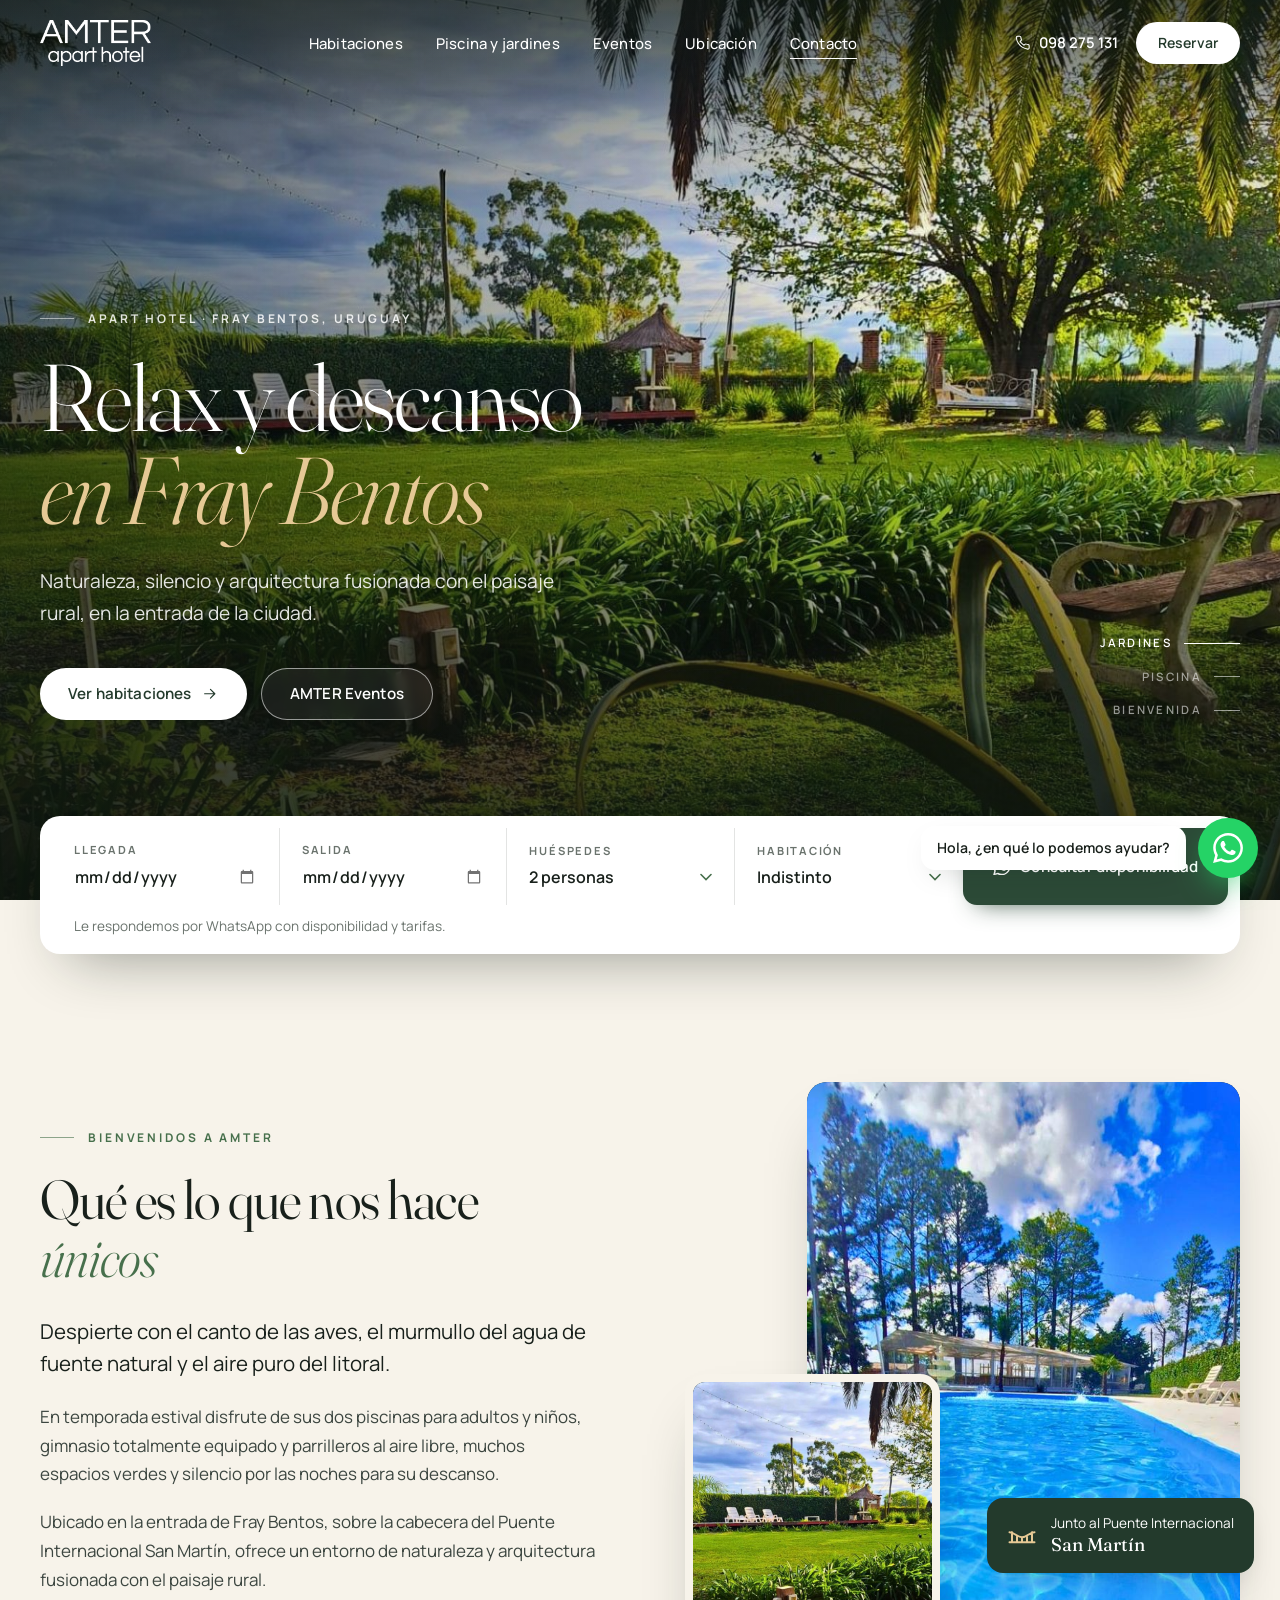
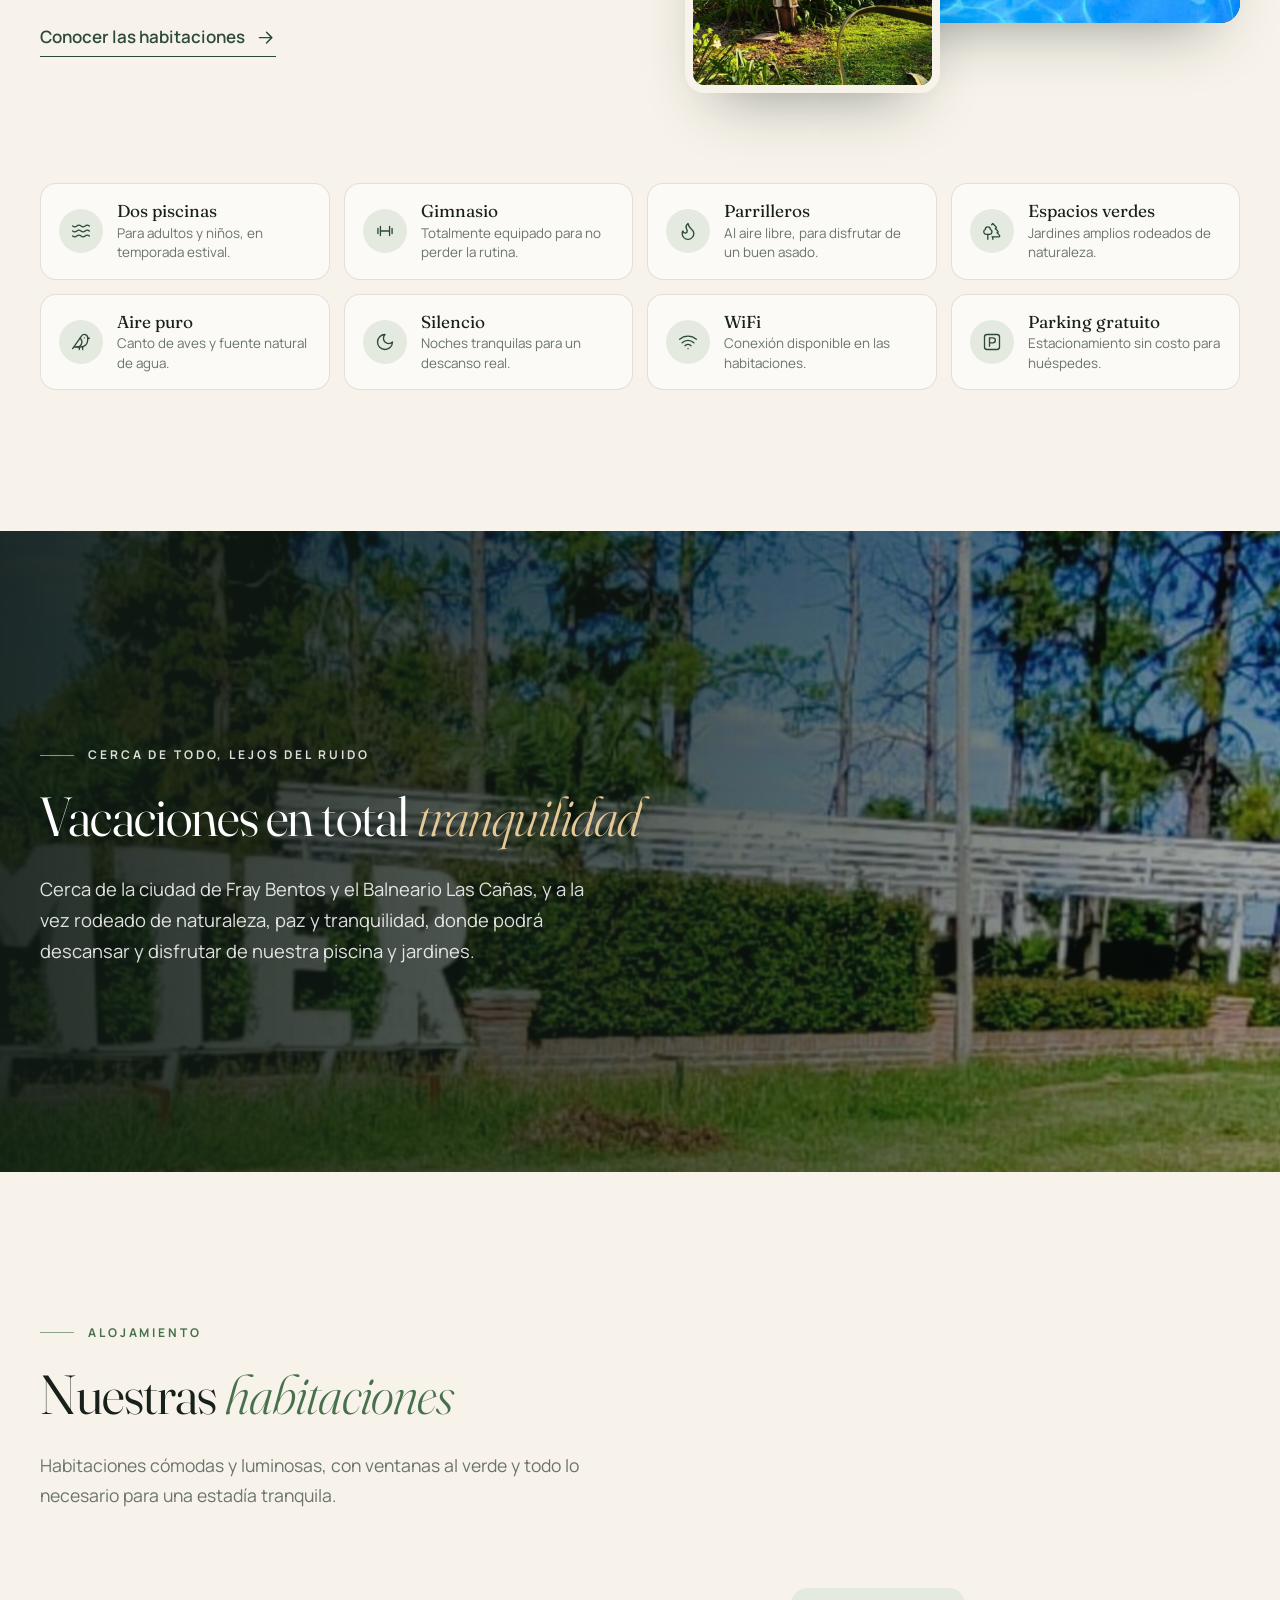
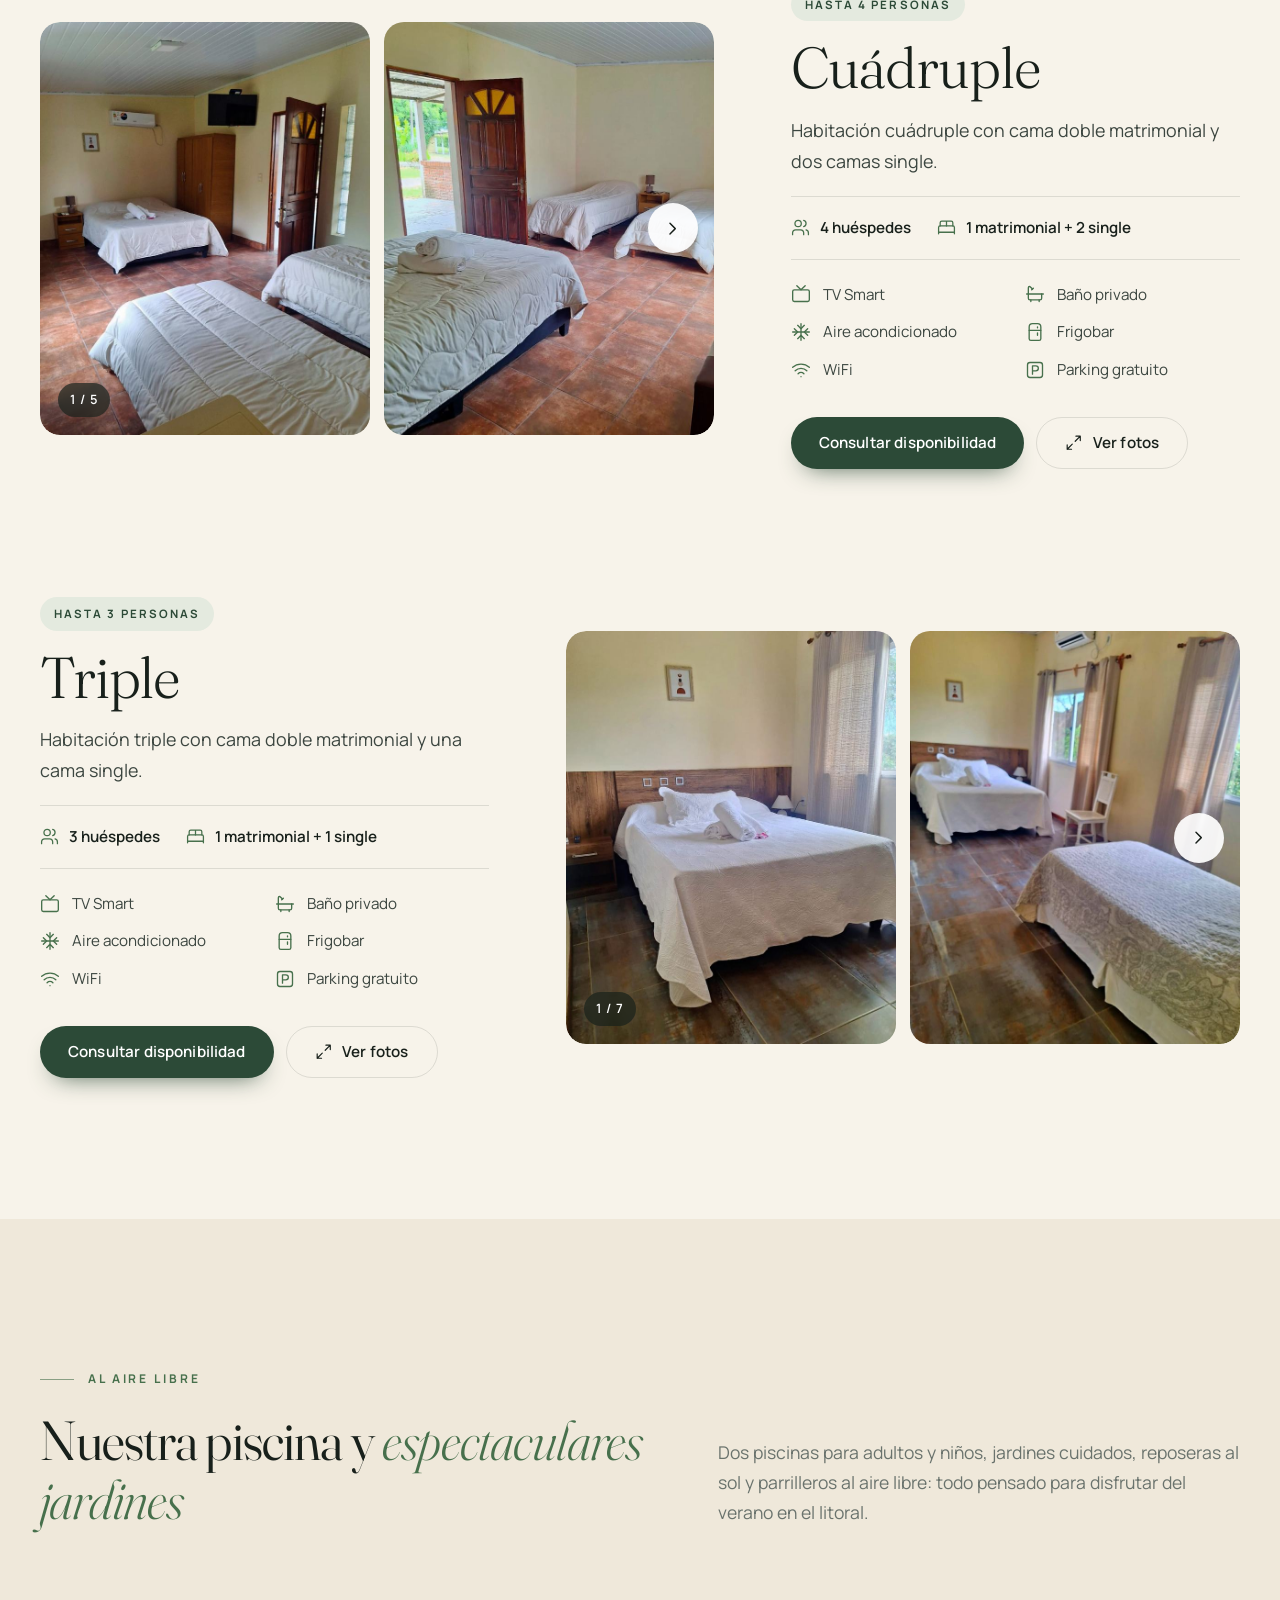
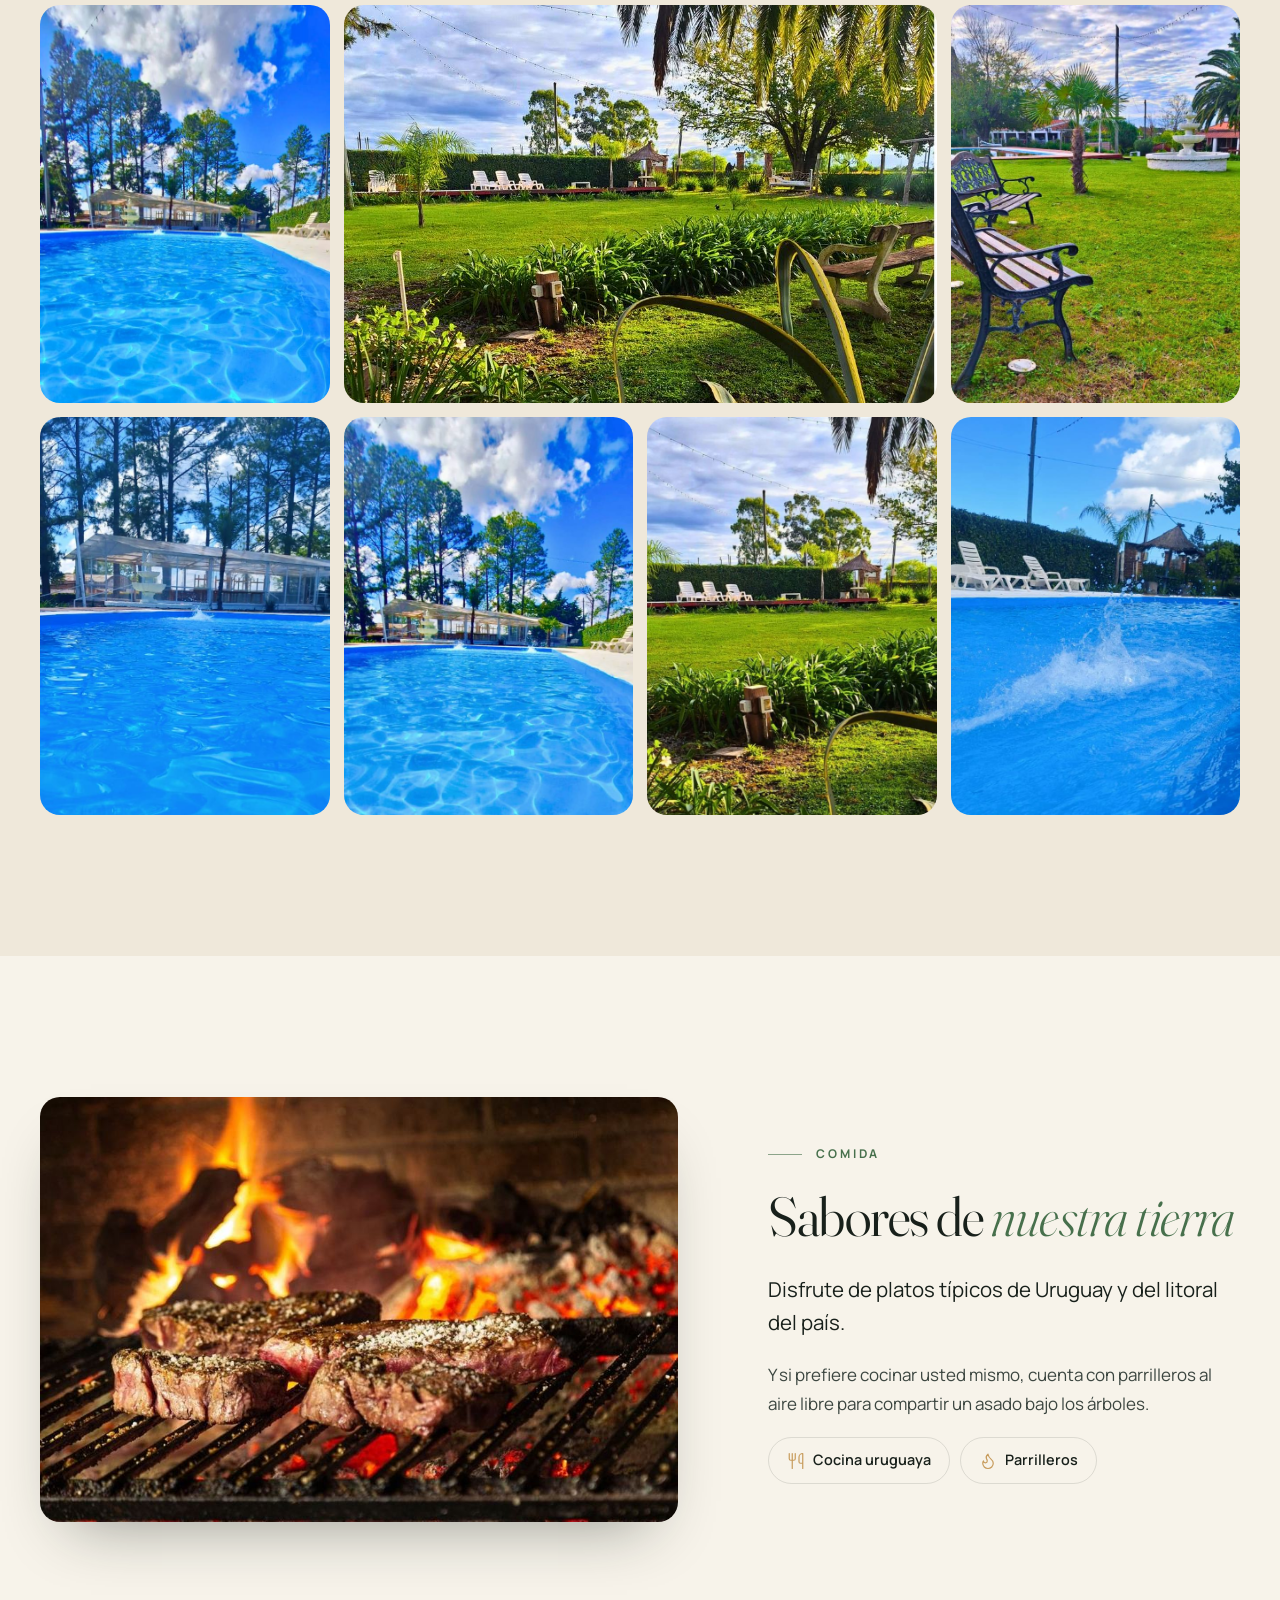
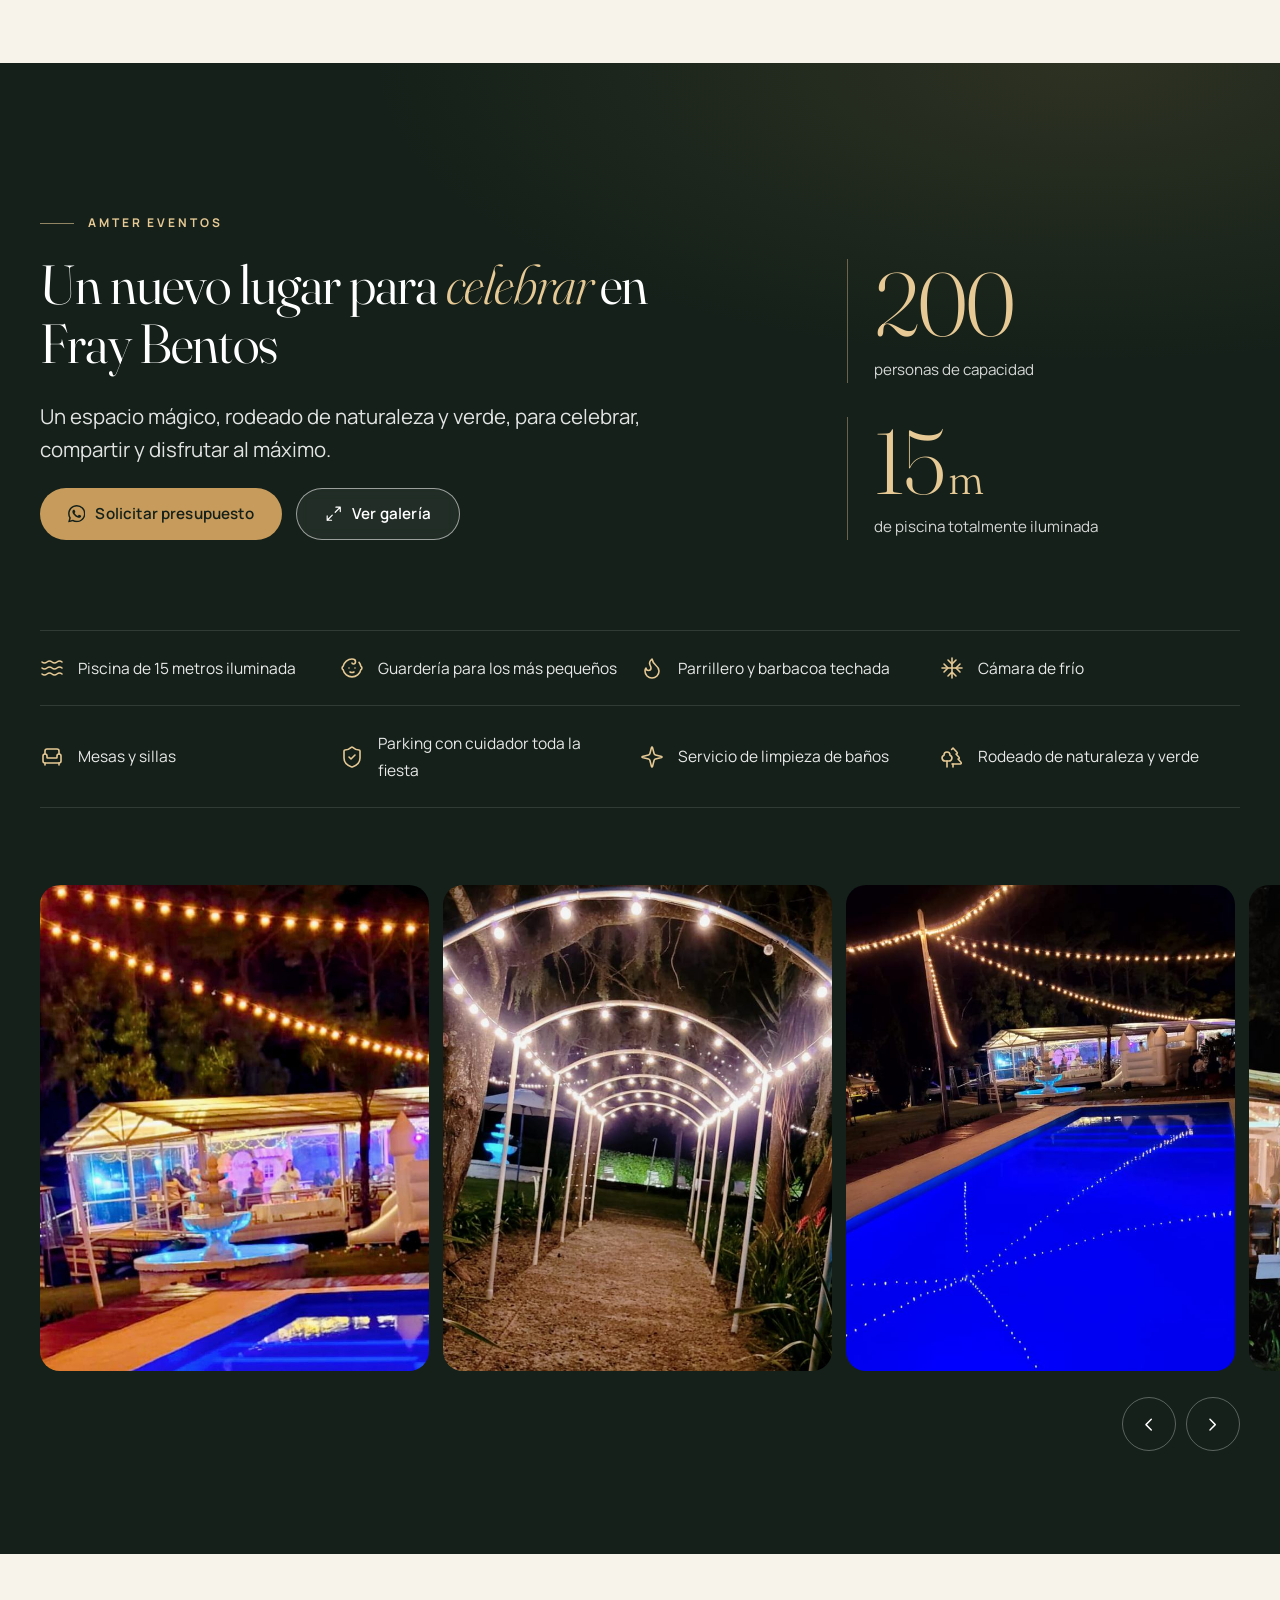
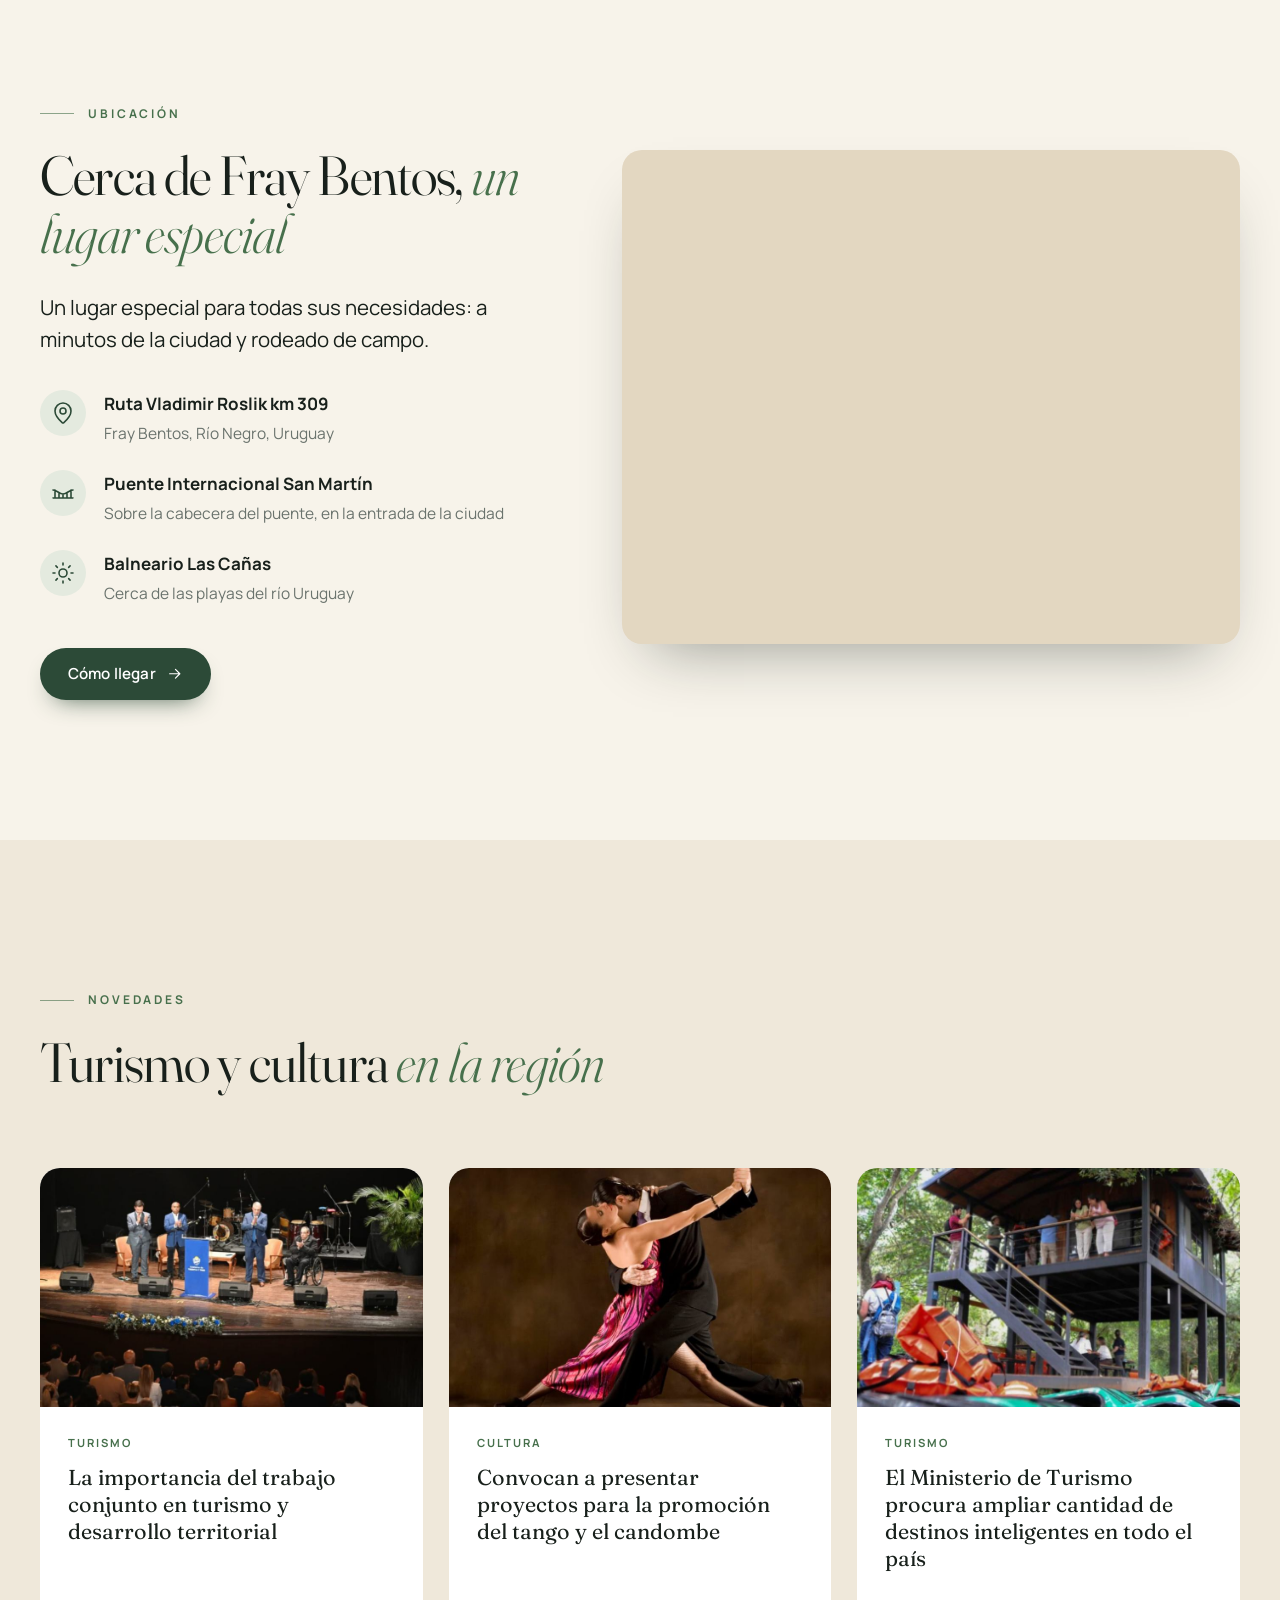
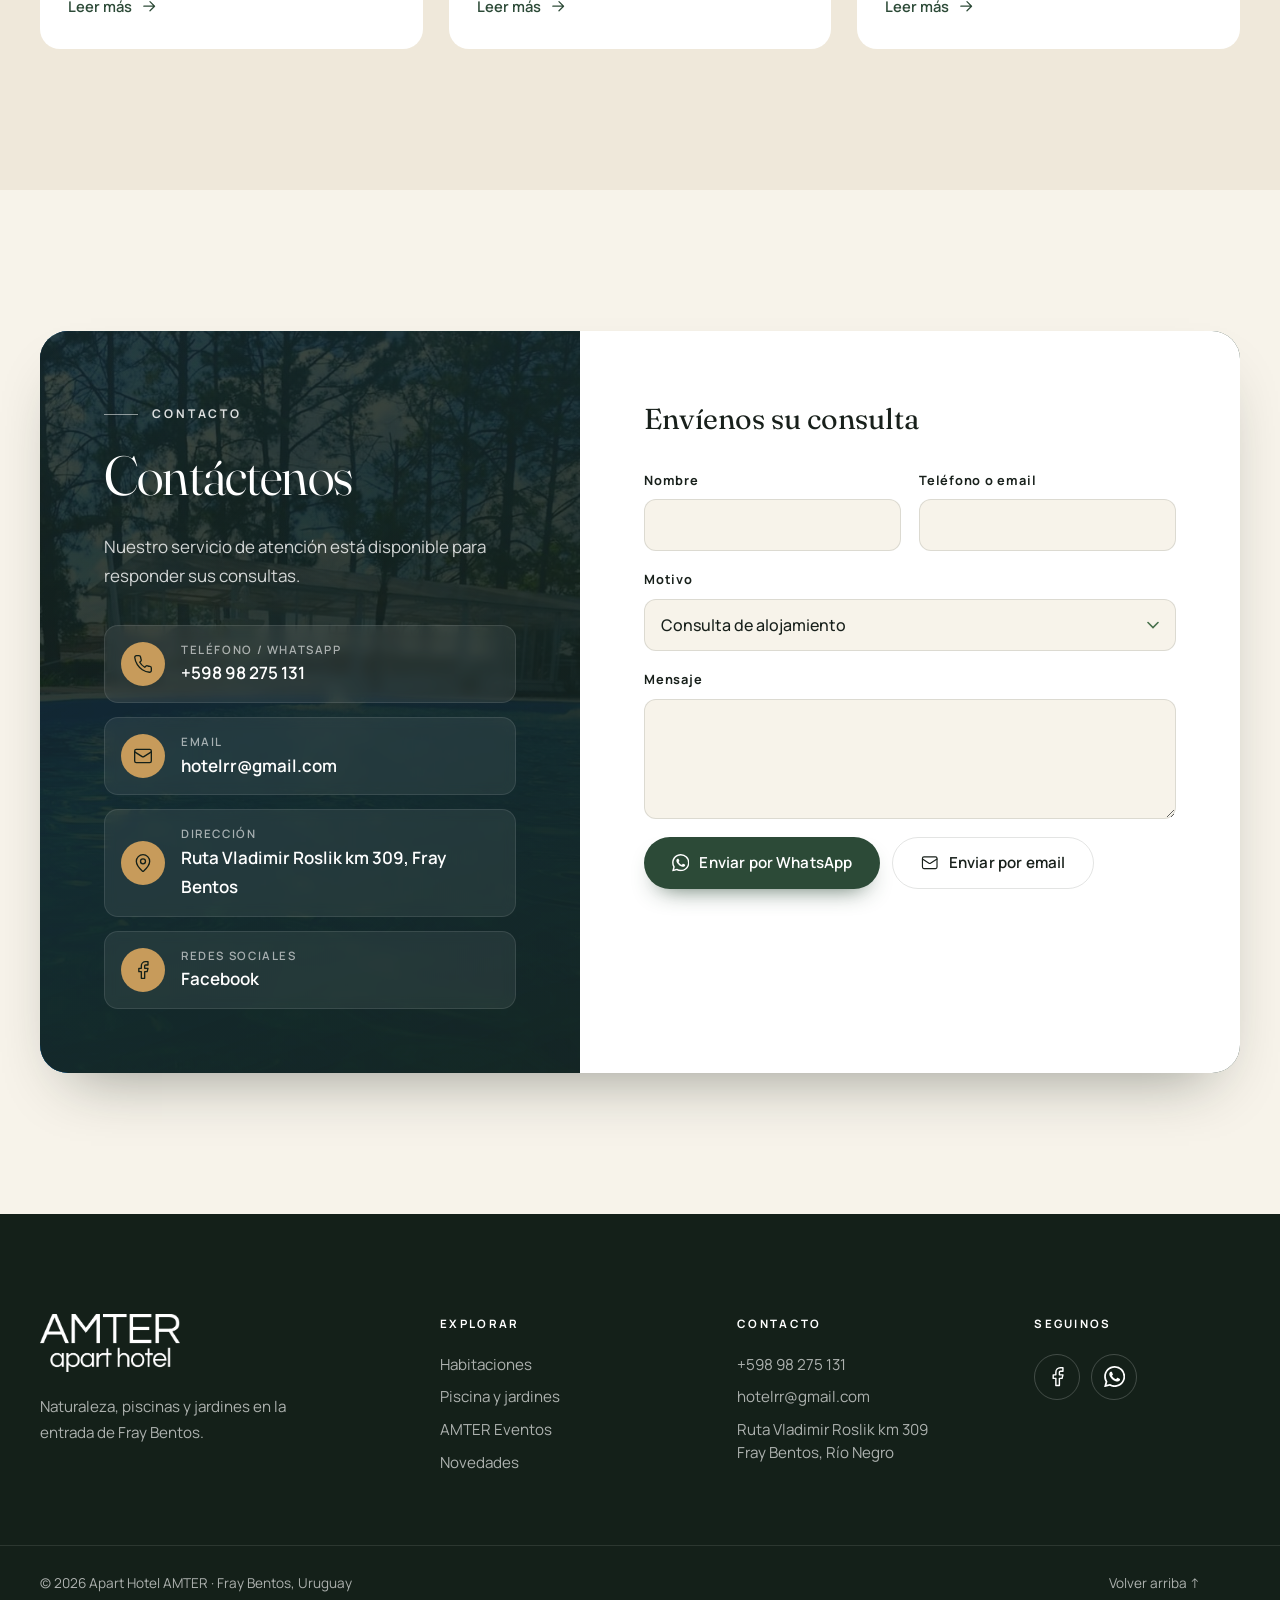
==== commit 4ba605a4: "Fotos que van pasando en la intro y servicios más compactos - En "Qué es lo que nos hace únicos" la " ====
--- a/index.html
+++ b/index.html
@@ -213,11 +213,40 @@
     </div>
 
     <div class="intro__media">
-      <figure class="intro__img intro__img--main reveal">
-        <img src="assets/img/sm/piscina-dia.jpg" srcset="assets/img/sm/piscina-dia.jpg 720w, assets/img/piscina-dia.jpg 960w" sizes="(max-width: 900px) 70vw, 34vw" alt="Piscina al aire libre bajo cielo azul, rodeada de pinos" loading="lazy">
+      <!-- Las fotos de cada <template> se van mostrando de a una (ver main.js) -->
+      <figure class="intro__img intro__img--main reveal" data-slideshow>
+        <img class="is-active" src="assets/img/sm/piscina-dia.jpg" srcset="assets/img/sm/piscina-dia.jpg 600w, assets/img/piscina-dia.jpg 960w" sizes="(max-width: 900px) 70vw, 34vw" alt="Piscina al aire libre bajo cielo azul, rodeada de pinos" loading="lazy">
+        <template>
+          <img src="assets/img/sm/eventos-01.jpg" srcset="assets/img/sm/eventos-01.jpg 720w, assets/img/eventos-01.jpg 1280w" alt="Salón de eventos vidriado de noche, con guirnaldas de luces y fuente">
+          <img src="assets/img/sm/jardin-01.jpg" srcset="assets/img/sm/jardin-01.jpg 720w, assets/img/jardin-01.jpg 1280w" alt="Bancos de hierro y madera sobre el césped, con fuente al fondo">
+          <img src="assets/img/sm/piscina-03.jpg" srcset="assets/img/sm/piscina-03.jpg 720w, assets/img/piscina-03.jpg 1280w" alt="Piscina con fuente y salón vidriado detrás">
+          <img src="assets/img/sm/eventos-05.jpg" srcset="assets/img/sm/eventos-05.jpg 720w, assets/img/eventos-05.jpg 1280w" alt="Pasillo de arcos con luces cálidas en el jardín">
+          <img src="assets/img/sm/piscina-04.jpg" srcset="assets/img/sm/piscina-04.jpg 720w, assets/img/piscina-04.jpg 1280w" alt="Salpicadura de agua en la piscina con reposeras al fondo">
+          <img src="assets/img/sm/triple-4.jpg" srcset="assets/img/sm/triple-4.jpg 720w, assets/img/triple-4.jpg 1280w" alt="Cama matrimonial con respaldo de madera y toallas">
+          <img src="assets/img/sm/eventos-03.jpg" srcset="assets/img/sm/eventos-03.jpg 720w, assets/img/eventos-03.jpg 1280w" alt="Piscina iluminada frente al salón de eventos">
+          <img src="assets/img/sm/eventos-06.jpg" srcset="assets/img/sm/eventos-06.jpg 720w, assets/img/eventos-06.jpg 1280w" alt="Salón de eventos con luces violetas entre árboles">
+          <img src="assets/img/sm/cuadruple-2.jpg" srcset="assets/img/sm/cuadruple-2.jpg 720w, assets/img/cuadruple-2.jpg 1280w" alt="Habitación cuádruple con cama matrimonial, dos camas single, TV y aire acondicionado">
+          <img src="assets/img/sm/piscina-noche-07.jpg" srcset="assets/img/sm/piscina-noche-07.jpg 720w, assets/img/piscina-noche-07.jpg 1280w" alt="Castillo inflable junto a la piscina iluminada">
+          <img src="assets/img/sm/triple-2.jpg" srcset="assets/img/sm/triple-2.jpg 720w, assets/img/triple-2.jpg 1280w" alt="Cama con vista a la ventana y al jardín">
+          <img src="assets/img/sm/eventos-04.jpg" srcset="assets/img/sm/eventos-04.jpg 720w, assets/img/eventos-04.jpg 1280w" alt="Guirnaldas de luces sobre el salón y la piscina">
+        </template>
       </figure>
-      <figure class="intro__img intro__img--second reveal">
-        <img src="assets/img/sm/jardin-02.jpg" srcset="assets/img/sm/jardin-02.jpg 720w, assets/img/jardin-02.jpg 1280w" sizes="(max-width: 900px) 45vw, 20vw" alt="Jardín con césped, agapantos y reposeras" loading="lazy">
+      <figure class="intro__img intro__img--second reveal" data-slideshow>
+        <img class="is-active" src="assets/img/sm/jardin-02.jpg" srcset="assets/img/sm/jardin-02.jpg 720w, assets/img/jardin-02.jpg 1280w" sizes="(max-width: 900px) 45vw, 20vw" alt="Jardín con césped, agapantos y reposeras" loading="lazy">
+        <template>
+          <img src="assets/img/sm/triple-1.jpg" alt="Habitación triple con cama matrimonial, cama single y ventanales">
+          <img src="assets/img/sm/parrilla.jpg" alt="Cortes de carne a la parrilla sobre brasas y leña">
+          <img src="assets/img/sm/cuadruple-1.jpg" alt="Habitación cuádruple con puerta de madera abierta hacia el jardín">
+          <img src="assets/img/sm/entrada-cartel.jpg" alt="Letras de AMTER en la entrada, entre árboles y cielo azul" style="object-position:8% 50%">
+          <img src="assets/img/sm/eventos-00.jpg" alt="Cartel iluminado de AMTER en la entrada">
+          <img src="assets/img/sm/piscina-noche-06.jpg" alt="Piscina azul iluminada bajo guirnaldas">
+          <img src="assets/img/sm/hab-bano.jpg" alt="Baño privado con ducha">
+          <img src="assets/img/sm/triple-3.jpg" alt="Habitación luminosa con dos ventanas, TV y aire acondicionado">
+          <img src="assets/img/sm/piscina-noche-05.jpg" alt="Piscina iluminada en azul con guirnaldas de luces">
+          <img src="assets/img/sm/cuadruple-3.jpg" alt="Dos camas single, mesa de luz y frigobar">
+          <img src="assets/img/sm/eventos-02.jpg" alt="Salón de fiestas iluminado entre pinos">
+          <img src="assets/img/sm/triple-5.jpg" alt="Cama single junto a la ventana, con TV">
+        </template>
       </figure>
       <div class="intro__badge reveal">
         <svg class="icon"><use href="#i-bridge"/></svg>
--- a/assets/css/styles.css
+++ b/assets/css/styles.css
@@ -293,8 +293,13 @@
 .intro__text p:not(.lead):not(.eyebrow) { color: var(--texto); }
 
 .intro__media { position: relative; padding: 0 0 70px 0; }
-.intro__img { border-radius: var(--radius); overflow: hidden; box-shadow: var(--shadow); }
-.intro__img img { width: 100%; height: 100%; object-fit: cover; }
+.intro__img { position: relative; isolation: isolate; border-radius: var(--radius); overflow: hidden; box-shadow: var(--shadow); background: var(--verde-900); }
+.intro__img img {
+  position: absolute; inset: 0; width: 100%; height: 100%; object-fit: cover;
+  opacity: 0; transform: scale(1.06);
+  transition: opacity 1.2s var(--ease), transform 6s ease-out;
+}
+.intro__img img.is-active { opacity: 1; transform: none; }
 .intro__img--main { width: 78%; margin-left: auto; aspect-ratio: 4 / 5; }
 .intro__img--second {
   position: absolute; left: 0; bottom: 0; width: 46%; aspect-ratio: 4 / 5;
@@ -310,21 +315,28 @@
 .intro__badge strong { font-family: var(--f-display); font-weight: 400; font-size: 1.15rem; }
 
 .features {
-  display: grid; grid-template-columns: repeat(4, 1fr);
-  margin-top: clamp(80px, 9vw, 130px);
-  border-top: 1px solid var(--linea); border-left: 1px solid var(--linea);
-}
-.feature { padding: 34px 30px 30px; border-right: 1px solid var(--linea); border-bottom: 1px solid var(--linea); transition: background 0.4s var(--ease); }
-.feature:hover { background: #fff; }
+  display: grid; grid-template-columns: repeat(4, minmax(0, 1fr)); gap: 14px;
+  margin-top: clamp(56px, 7vw, 100px);
+}
+.feature {
+  display: grid; grid-template-columns: auto 1fr; grid-template-areas: "icon title" "icon text";
+  column-gap: 14px; align-items: center;
+  padding: 16px 18px; border-radius: 16px;
+  background: rgba(255, 255, 255, 0.55); border: 1px solid var(--linea);
+  transition: background 0.4s var(--ease), border-color 0.4s var(--ease), box-shadow 0.4s var(--ease);
+}
+.js .feature.reveal { transition: opacity 1s var(--ease), transform 1s var(--ease), background 0.4s var(--ease), border-color 0.4s var(--ease), box-shadow 0.4s var(--ease); }
+.feature:hover { background: #fff; border-color: transparent; box-shadow: var(--shadow-sm); }
 .feature__icon {
-  display: inline-grid; place-items: center; width: 54px; height: 54px; border-radius: 50%;
-  background: var(--salvia-100); color: var(--verde-700); margin-bottom: 20px;
+  grid-area: icon;
+  display: grid; place-items: center; width: 44px; height: 44px; border-radius: 50%;
+  background: var(--salvia-100); color: var(--verde-700);
   transition: background 0.4s var(--ease), color 0.4s var(--ease);
 }
 .feature:hover .feature__icon { background: var(--verde-700); color: #fff; }
-.feature__icon .icon { width: 24px; height: 24px; }
-.feature h3 { font-family: var(--f-display); font-size: 1.35rem; margin-bottom: 6px; }
-.feature p { margin: 0; font-size: 0.95rem; color: var(--suave); line-height: 1.55; }
+.feature__icon .icon { width: 20px; height: 20px; }
+.feature h3 { grid-area: title; align-self: end; font-family: var(--f-display); font-size: 1.08rem; line-height: 1.25; margin: 0 0 2px; }
+.feature p { grid-area: text; align-self: start; margin: 0; font-size: 0.84rem; color: var(--suave); line-height: 1.45; }
 
 /* ---------- Banda ---------- */
 .band { position: relative; color: #fff; padding: clamp(120px, 16vw, 220px) 0; overflow: hidden; isolation: isolate; }
@@ -676,7 +688,9 @@
   .field { border-bottom: 1px solid var(--linea); }
   .field:nth-child(2n) { border-right: 0; }
   .booking__submit { grid-column: 1 / -1; margin-top: 12px; }
-  .features { grid-template-columns: repeat(2, 1fr); }
+  .features { gap: 12px; }
+  .feature { padding: 14px; column-gap: 12px; }
+  .feature__icon { width: 40px; height: 40px; }
   .events__features { grid-template-columns: repeat(2, 1fr); column-gap: 30px; }
 }
 
@@ -716,6 +730,7 @@
   .location__grid,
   .events__top { grid-template-columns: 1fr; }
   .intro__media { max-width: 560px; }
+  .features { grid-template-columns: repeat(2, minmax(0, 1fr)); }
   .section-head--split { grid-template-columns: 1fr; gap: 0; }
   .section-head--split .h2 { margin-bottom: 24px; }
 
@@ -743,10 +758,12 @@
   .intro__badge { right: 0; bottom: 30px; padding: 12px 14px; }
   .intro__badge strong { font-size: 1rem; }
 
-  .features { grid-template-columns: 1fr 1fr; }
-  .feature { padding: 24px 18px; }
-  .feature h3 { font-size: 1.15rem; }
-  .feature p { font-size: 0.88rem; }
+  .features { gap: 10px; }
+  .feature { grid-template-columns: 1fr; grid-template-areas: "icon" "title" "text"; align-content: start; padding: 16px 14px; }
+  .feature__icon { width: 38px; height: 38px; margin-bottom: 12px; }
+  .feature__icon .icon { width: 18px; height: 18px; }
+  .feature h3 { align-self: start; font-size: 1.02rem; }
+  .feature p { font-size: 0.82rem; }
 
   .carousel__slide { flex-basis: 84%; }
   .carousel__btn { display: none; }
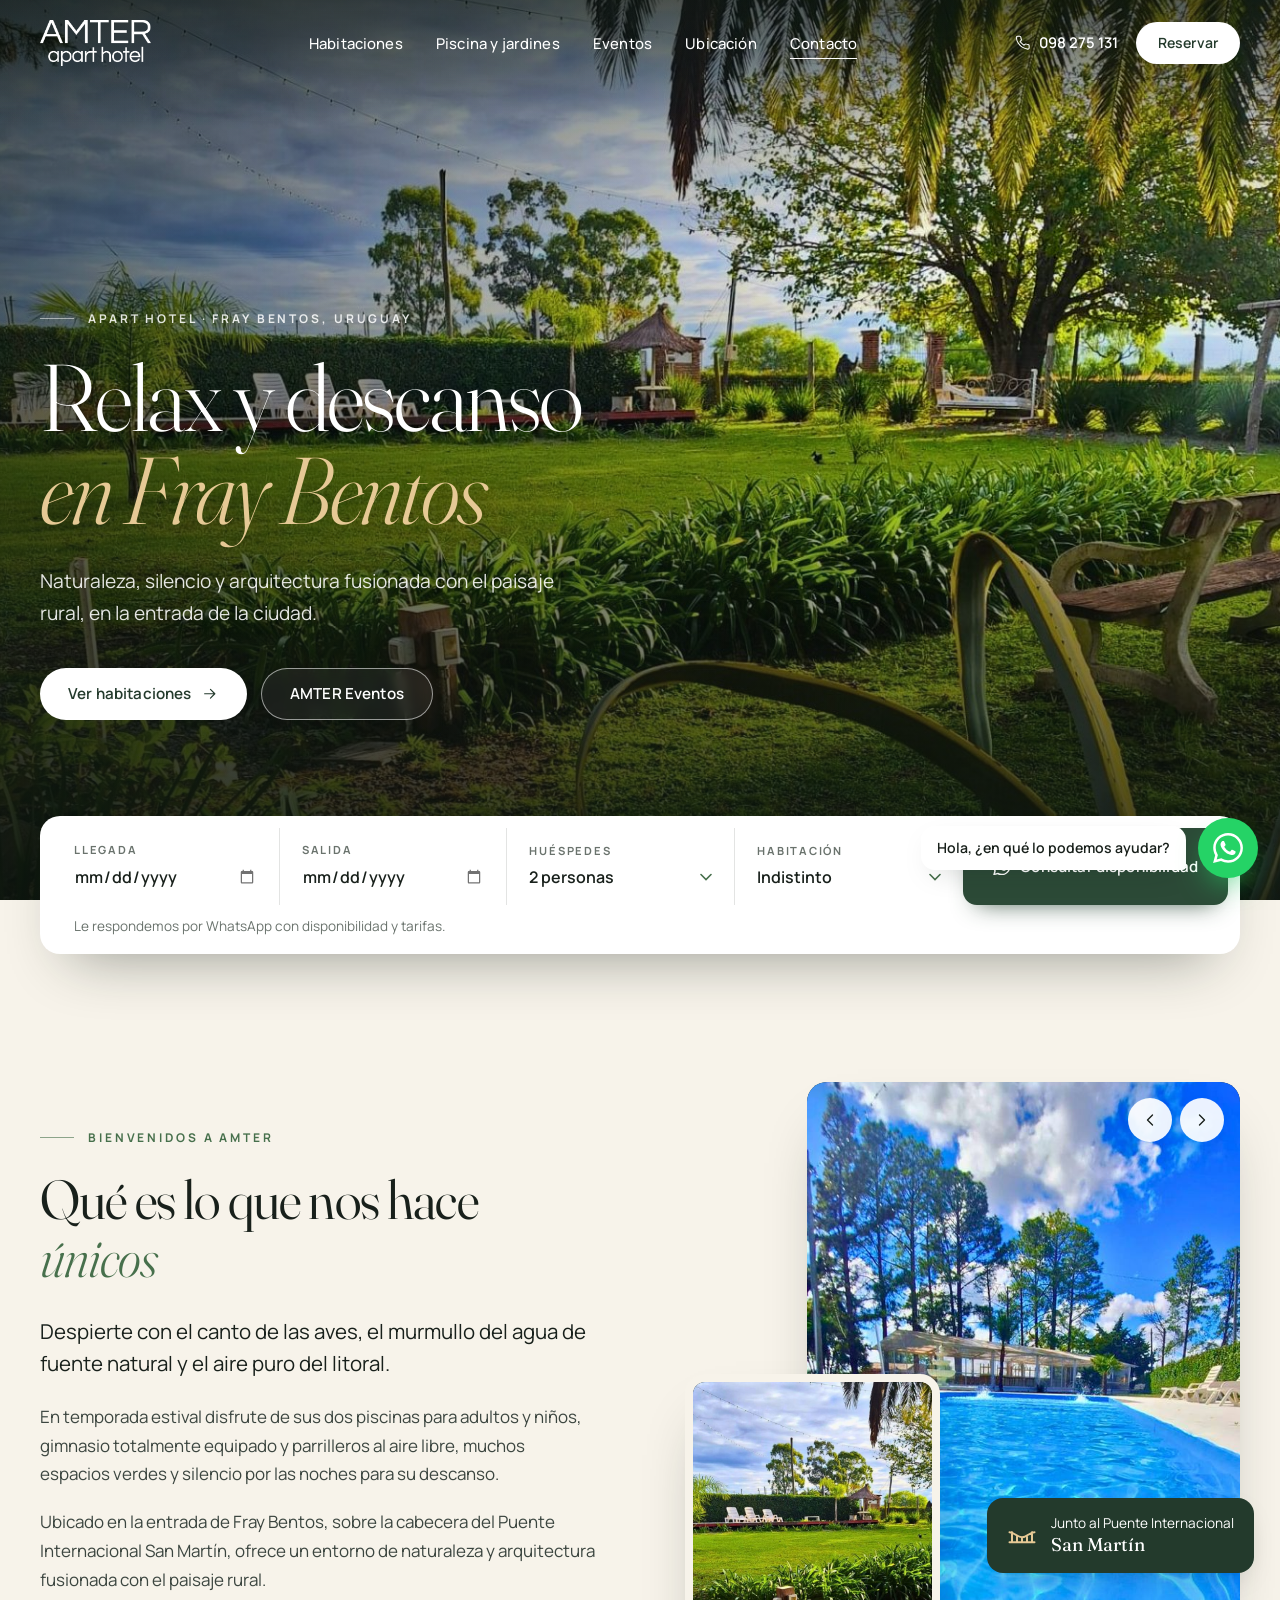
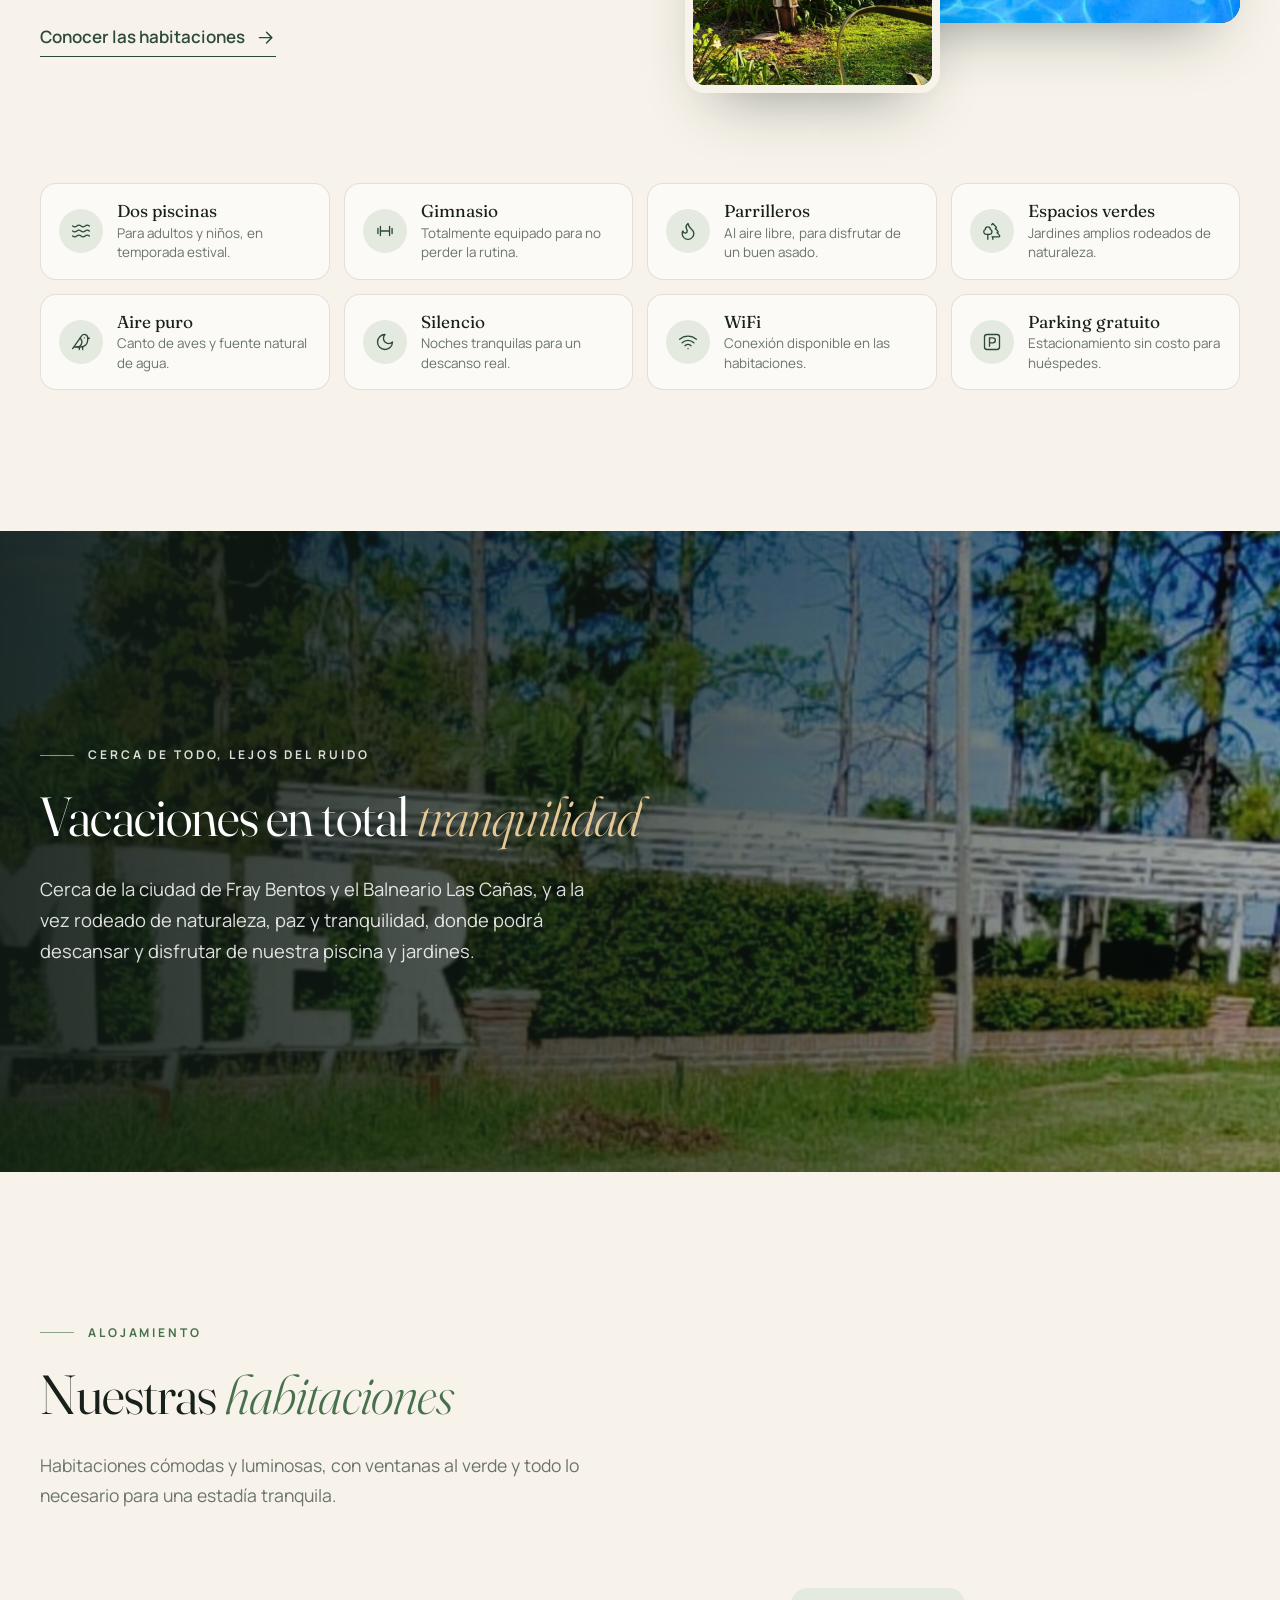
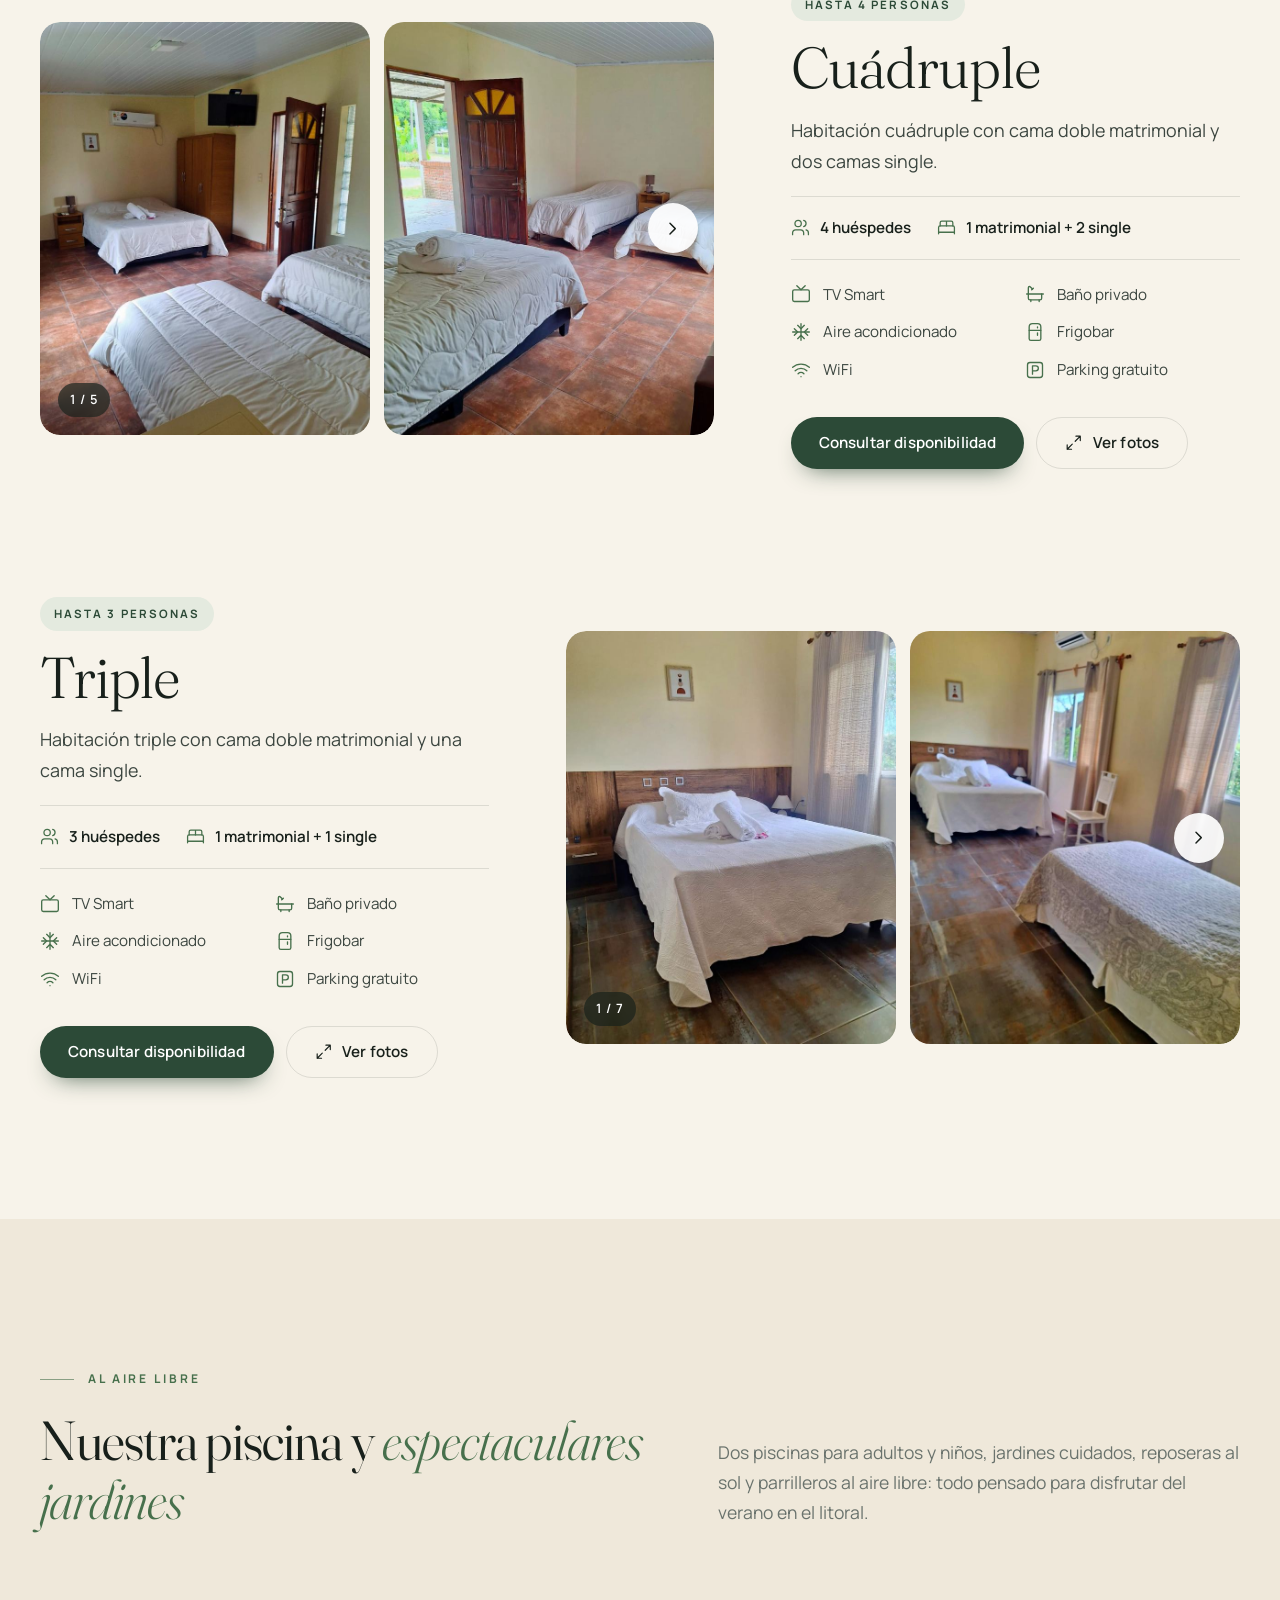
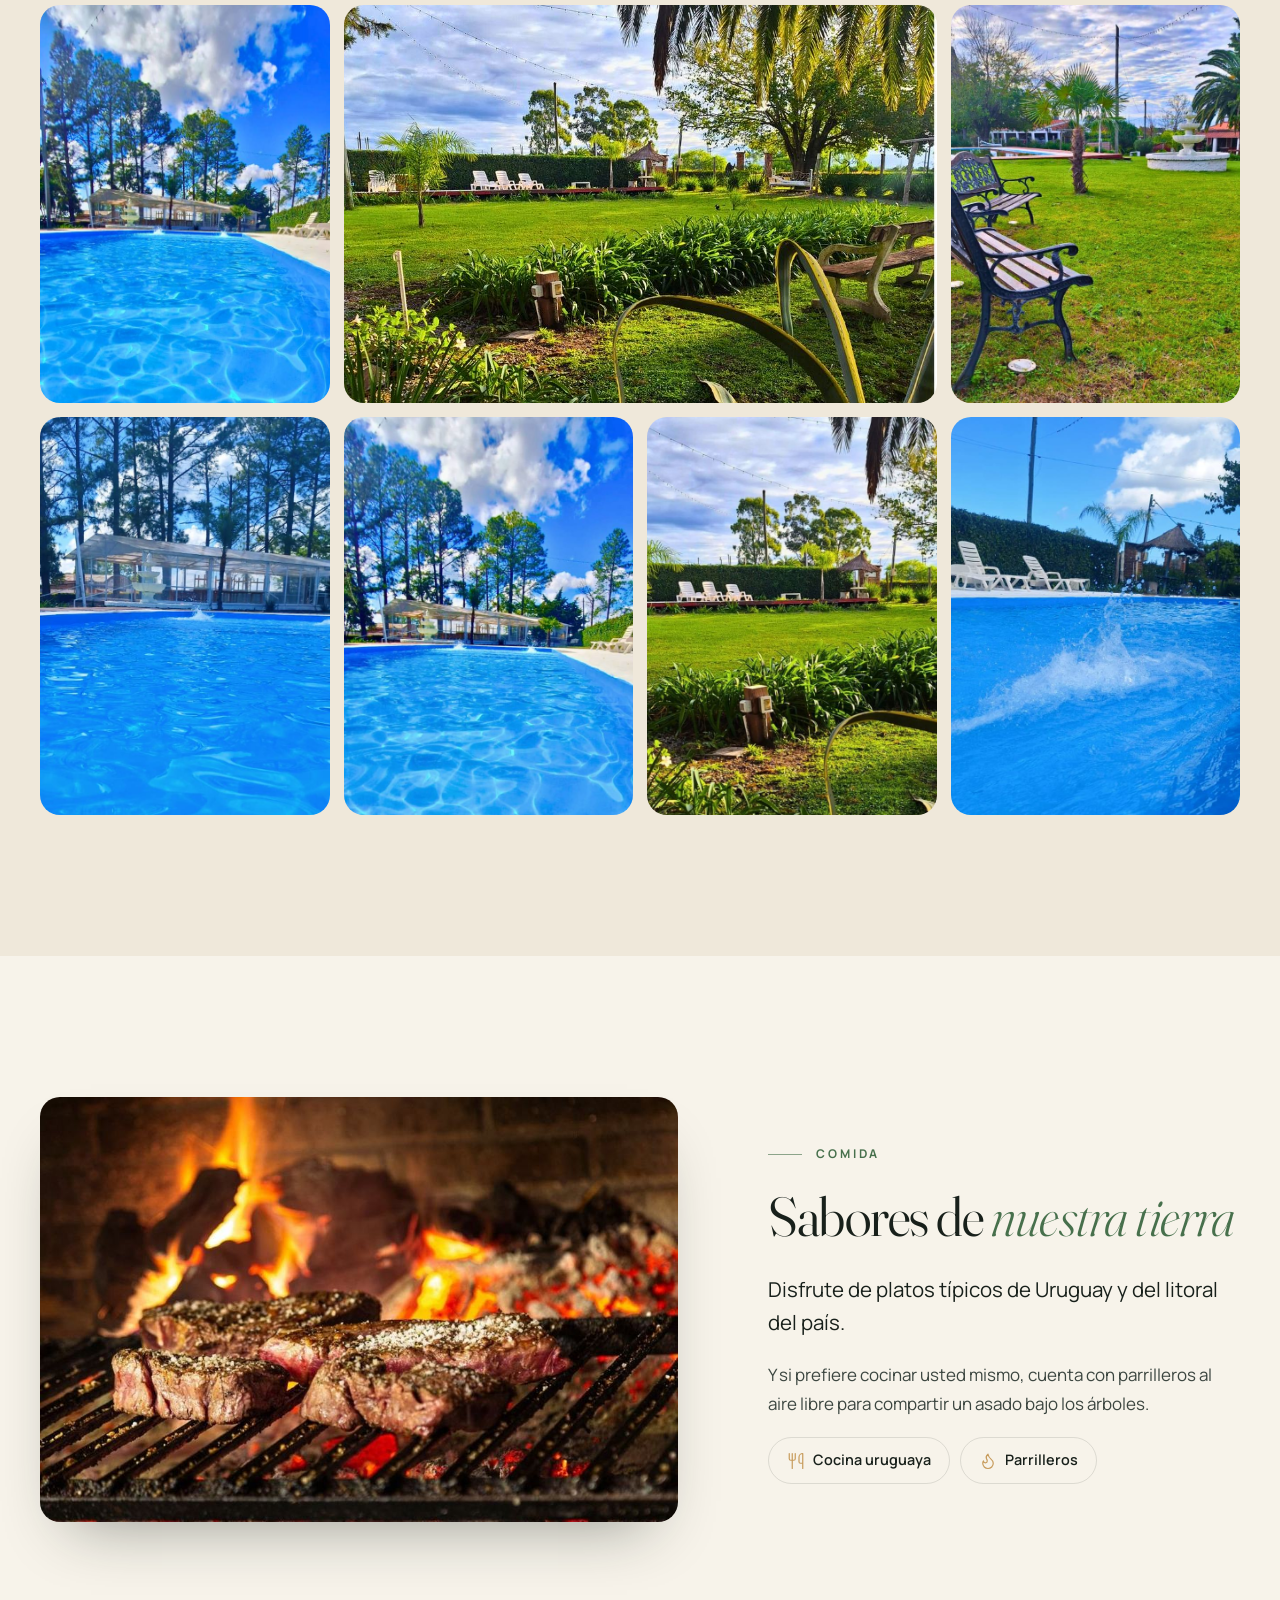
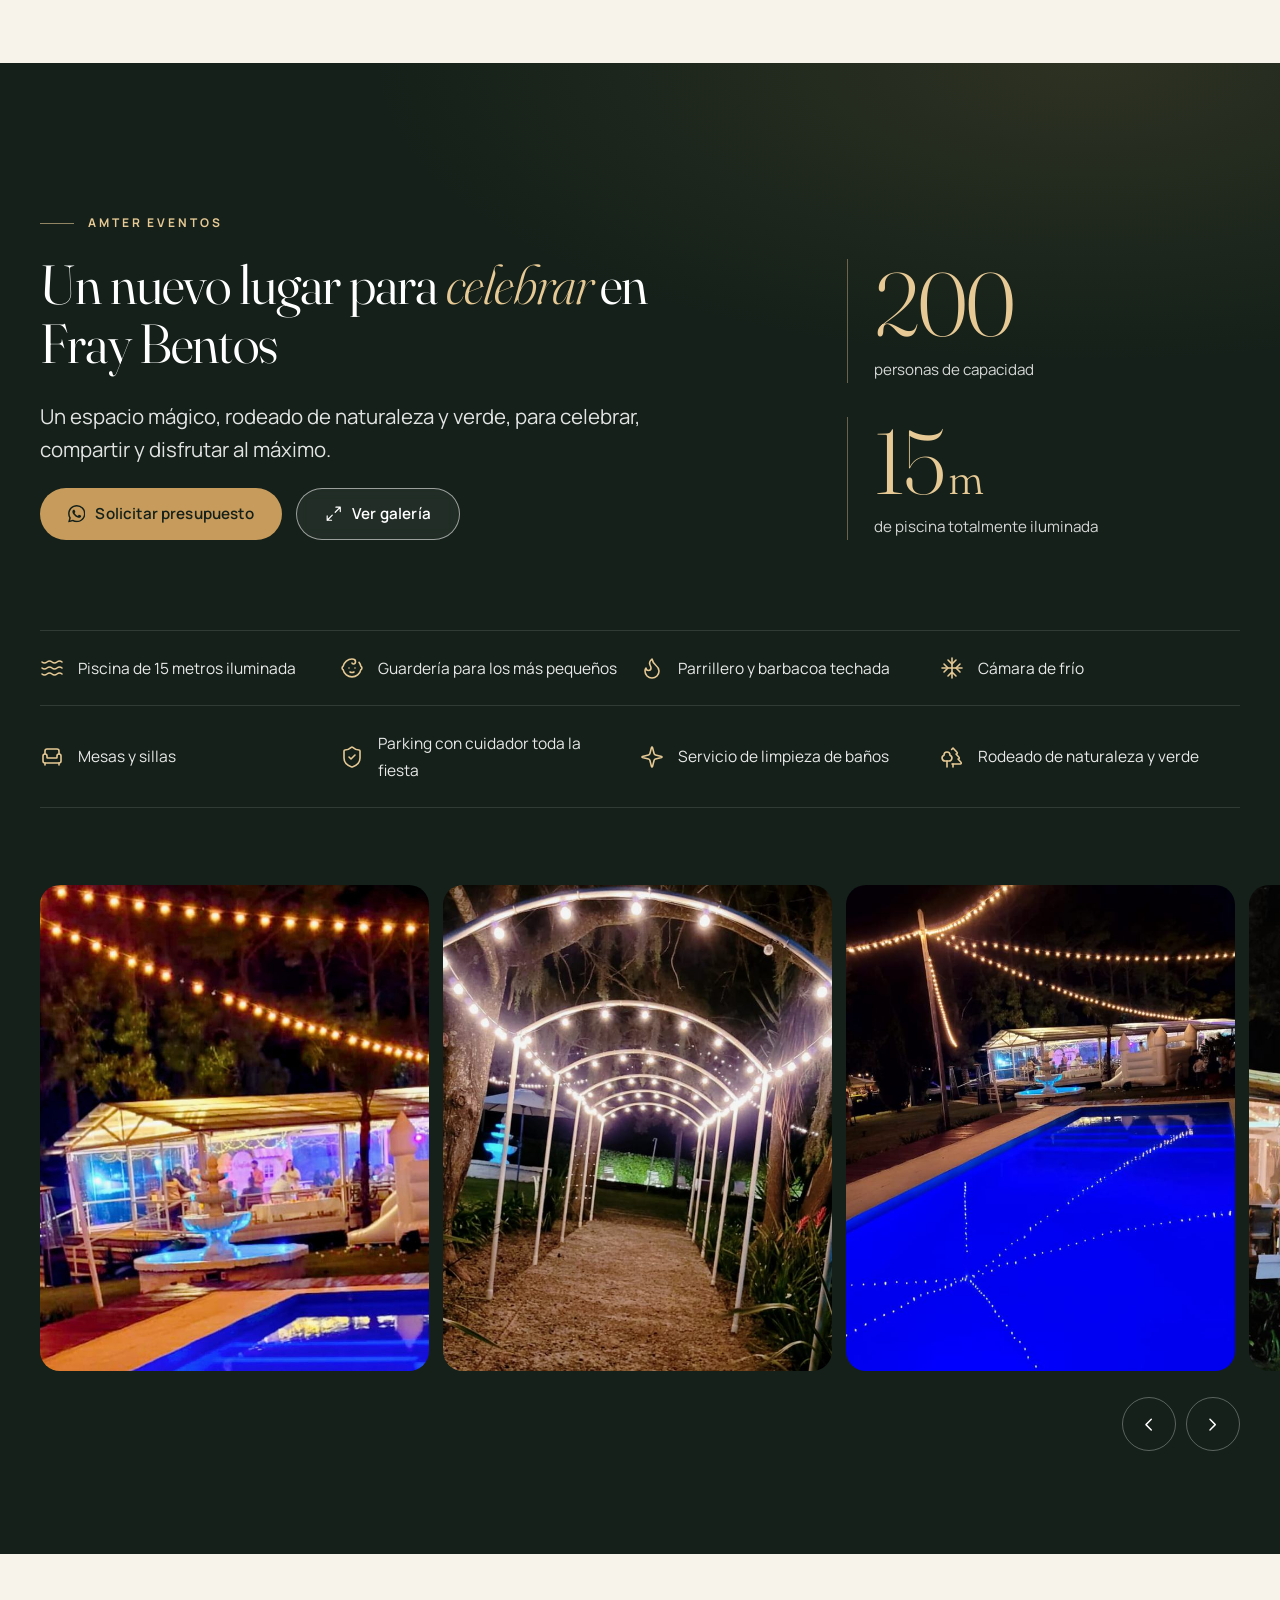
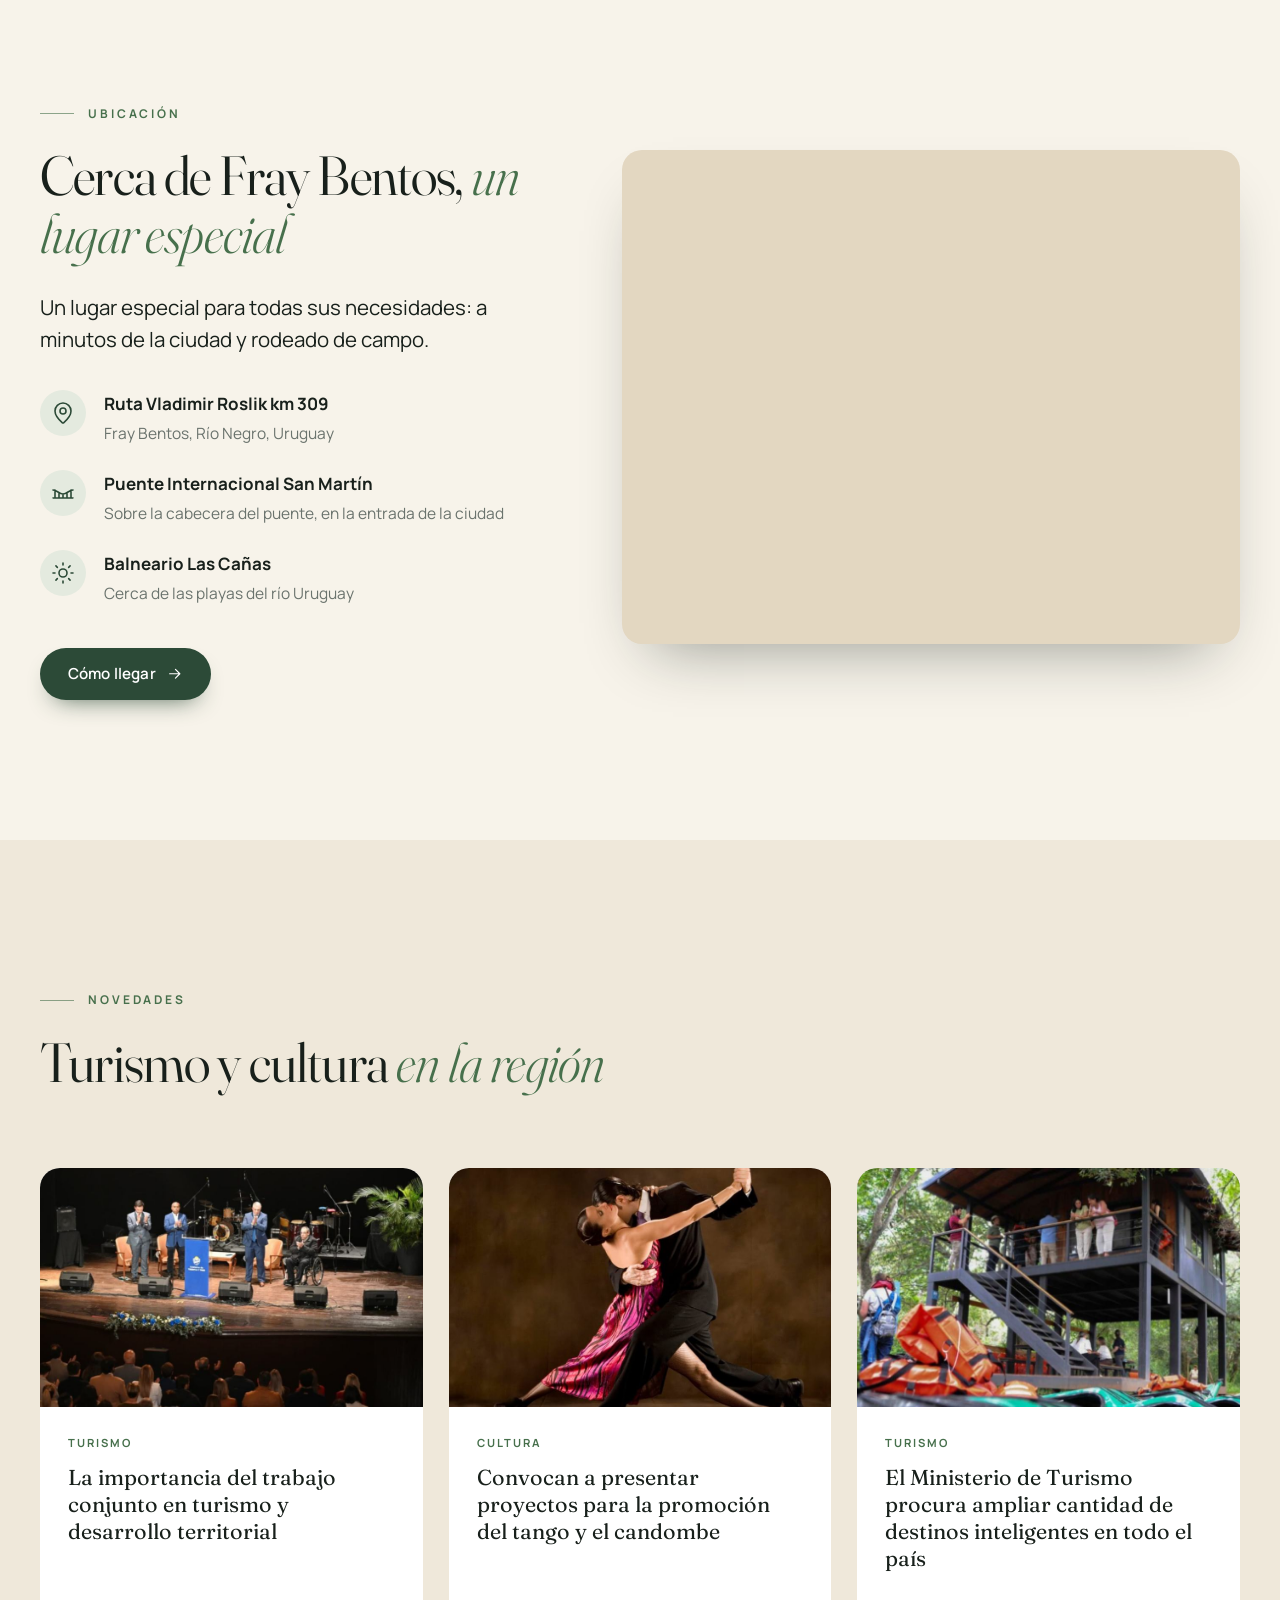
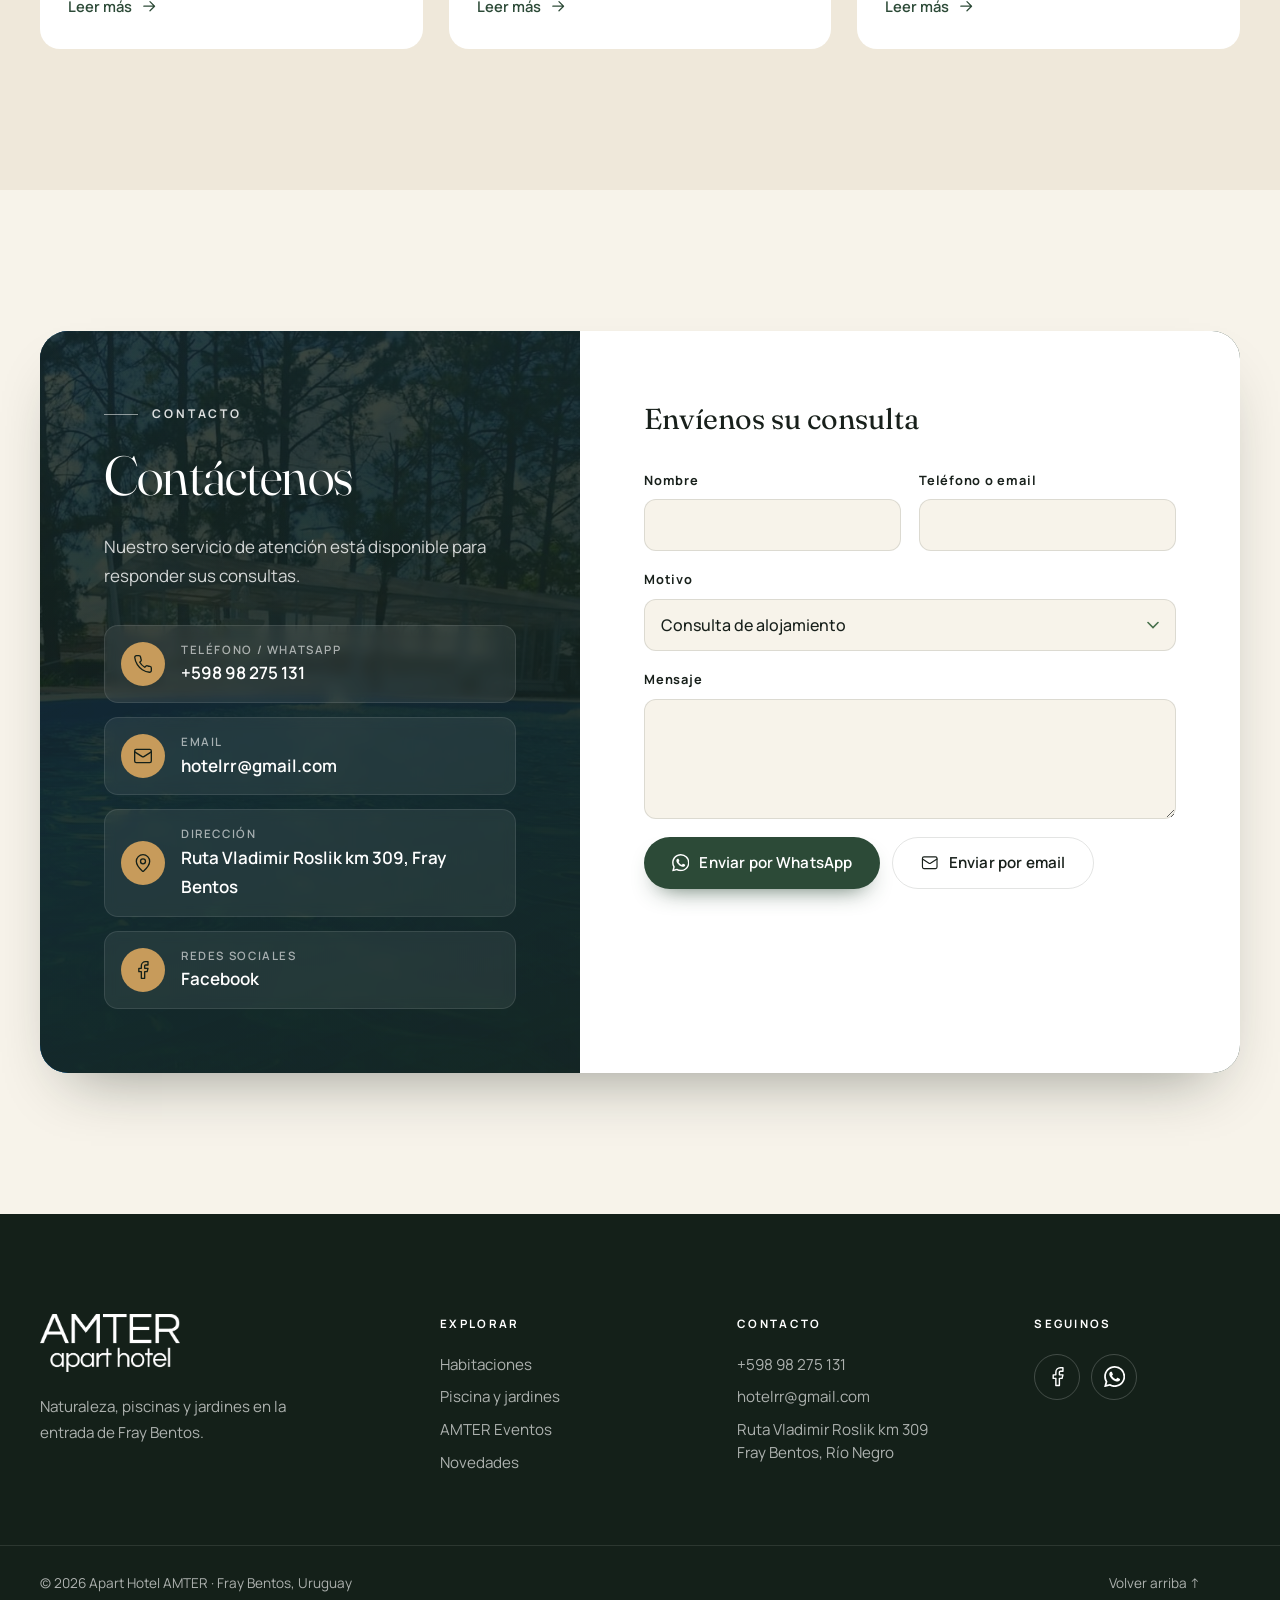
==== commit 91a715fc: "Portada fija y flechas en las fotos de la intro - La portada queda con una sola foto (jardines), sin" ====
--- a/index.html
+++ b/index.html
@@ -138,14 +138,8 @@
 <!-- ============ HERO ============ -->
 <section class="hero" id="inicio" aria-label="Bienvenida">
   <div class="hero__slides">
-    <div class="hero__slide is-active" data-label="Jardines">
+    <div class="hero__slide is-active">
       <img src="assets/img/jardin-parque.jpg" alt="Jardines de AMTER con reposeras, palmeras y vegetación" fetchpriority="high">
-    </div>
-    <div class="hero__slide" data-label="Piscina">
-      <img src="assets/img/piscina-03.jpg" alt="Piscina de AMTER con fuente y pérgola, rodeada de pinos" loading="lazy" style="object-position:50% 62%">
-    </div>
-    <div class="hero__slide" data-label="Bienvenida">
-      <img src="assets/img/entrada-cartel.jpg" alt="Letras de AMTER en la entrada, entre árboles y cielo azul" loading="lazy" style="object-position:50% 70%">
     </div>
   </div>
 
@@ -158,8 +152,6 @@
       <a href="#eventos" class="btn btn--ghost-light">AMTER Eventos</a>
     </div>
   </div>
-
-  <div class="hero__dots" role="tablist" aria-label="Fotos de portada"></div>
 </section>
 
 <!-- ============ RESERVA ============ -->
@@ -248,6 +240,10 @@
           <img src="assets/img/sm/triple-5.jpg" alt="Cama single junto a la ventana, con TV">
         </template>
       </figure>
+      <div class="intro__nav">
+        <button type="button" class="intro__btn" data-intro-dir="-1" aria-label="Foto anterior"><svg class="icon"><use href="#i-left"/></svg></button>
+        <button type="button" class="intro__btn" data-intro-dir="1" aria-label="Foto siguiente"><svg class="icon"><use href="#i-right"/></svg></button>
+      </div>
       <div class="intro__badge reveal">
         <svg class="icon"><use href="#i-bridge"/></svg>
         <span>Junto al Puente Internacional<br><strong>San Martín</strong></span>
--- a/assets/css/styles.css
+++ b/assets/css/styles.css
@@ -245,22 +245,6 @@
 .hero__lead { max-width: 520px; font-size: clamp(1.05rem, 1.5vw, 1.25rem); color: rgba(255, 255, 255, 0.88); margin-bottom: 38px; }
 .hero__buttons { display: flex; flex-wrap: wrap; gap: 14px; }
 
-.hero__dots {
-  position: absolute; z-index: 3; right: var(--gutter); bottom: clamp(150px, 20vh, 210px);
-  display: flex; flex-direction: column; gap: 14px; align-items: flex-end;
-}
-@media (min-width: 1321px) { .hero__dots { right: calc((100vw - var(--container)) / 2); } }
-.hero__dot {
-  display: flex; align-items: center; gap: 12px;
-  font-size: 0.72rem; letter-spacing: 0.2em; text-transform: uppercase; font-weight: 600;
-  color: rgba(255, 255, 255, 0.55); transition: color 0.4s;
-}
-.hero__dot::after {
-  content: ""; width: 26px; height: 1px; background: currentColor; transition: width 0.5s var(--ease);
-}
-.hero__dot.is-active { color: #fff; }
-.hero__dot.is-active::after { width: 56px; }
-
 /* ---------- Reserva ---------- */
 .booking { position: relative; z-index: 6; margin-top: -84px; }
 .booking__card {
@@ -297,9 +281,18 @@
 .intro__img img {
   position: absolute; inset: 0; width: 100%; height: 100%; object-fit: cover;
   opacity: 0; transform: scale(1.06);
-  transition: opacity 1.2s var(--ease), transform 6s ease-out;
+  transition: opacity 1s var(--ease), transform 4.5s ease-out;
 }
 .intro__img img.is-active { opacity: 1; transform: none; }
+.intro__nav { position: absolute; z-index: 2; top: 16px; right: 16px; display: flex; gap: 8px; }
+.intro__btn {
+  width: 44px; height: 44px; border-radius: 50%;
+  display: grid; place-items: center;
+  background: rgba(255, 255, 255, 0.92); color: var(--tinta); box-shadow: var(--shadow-sm);
+  transition: transform 0.3s var(--ease), background 0.3s;
+}
+.intro__btn:hover { background: #fff; transform: scale(1.06); }
+.intro__btn .icon { width: 20px; height: 20px; }
 .intro__img--main { width: 78%; margin-left: auto; aspect-ratio: 4 / 5; }
 .intro__img--second {
   position: absolute; left: 0; bottom: 0; width: 46%; aspect-ratio: 4 / 5;
@@ -724,7 +717,6 @@
   .nav__mobile-extra { display: grid; gap: 14px; padding-top: 30px; border-top: 1px solid rgba(255, 255, 255, 0.15); }
   .nav__phone { display: inline-flex; align-items: center; gap: 12px; color: rgba(255, 255, 255, 0.8); }
 
-  .hero__dots { display: none; }
   .intro__grid,
   .food__grid,
   .location__grid,
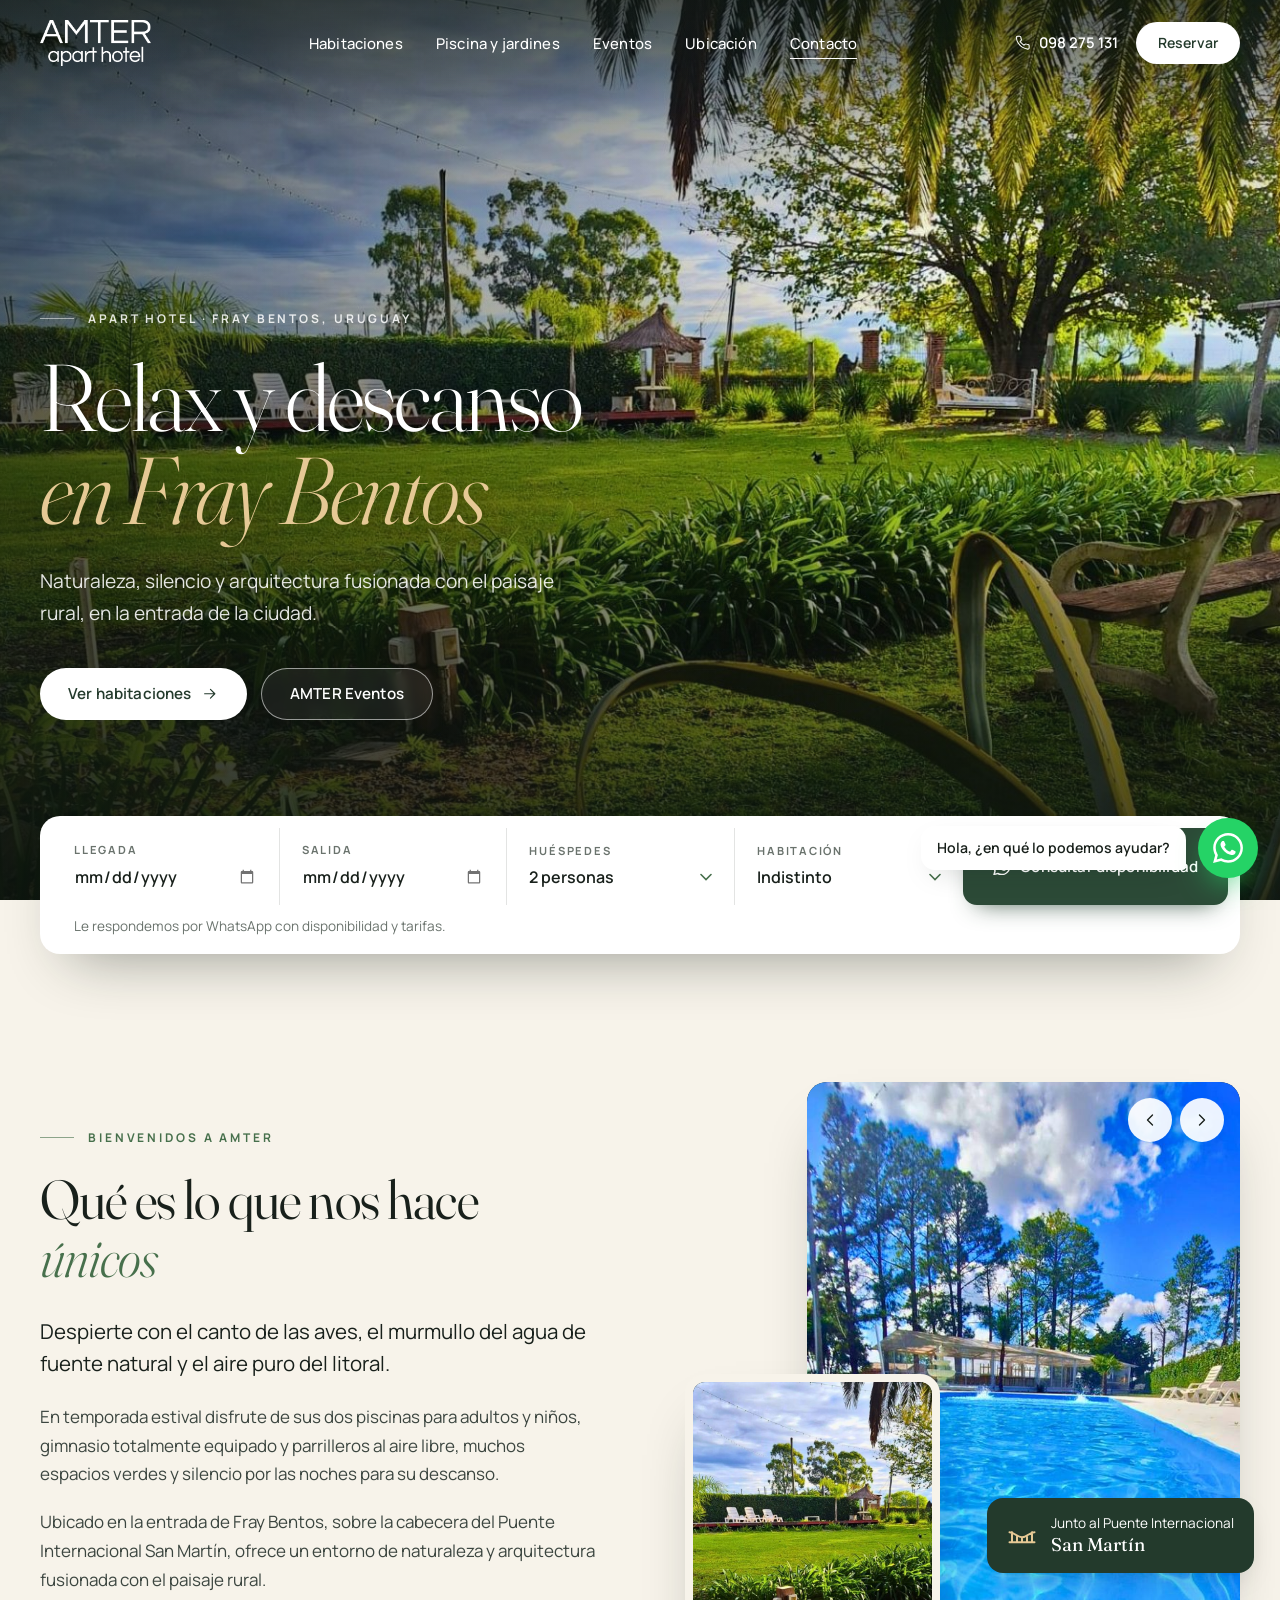
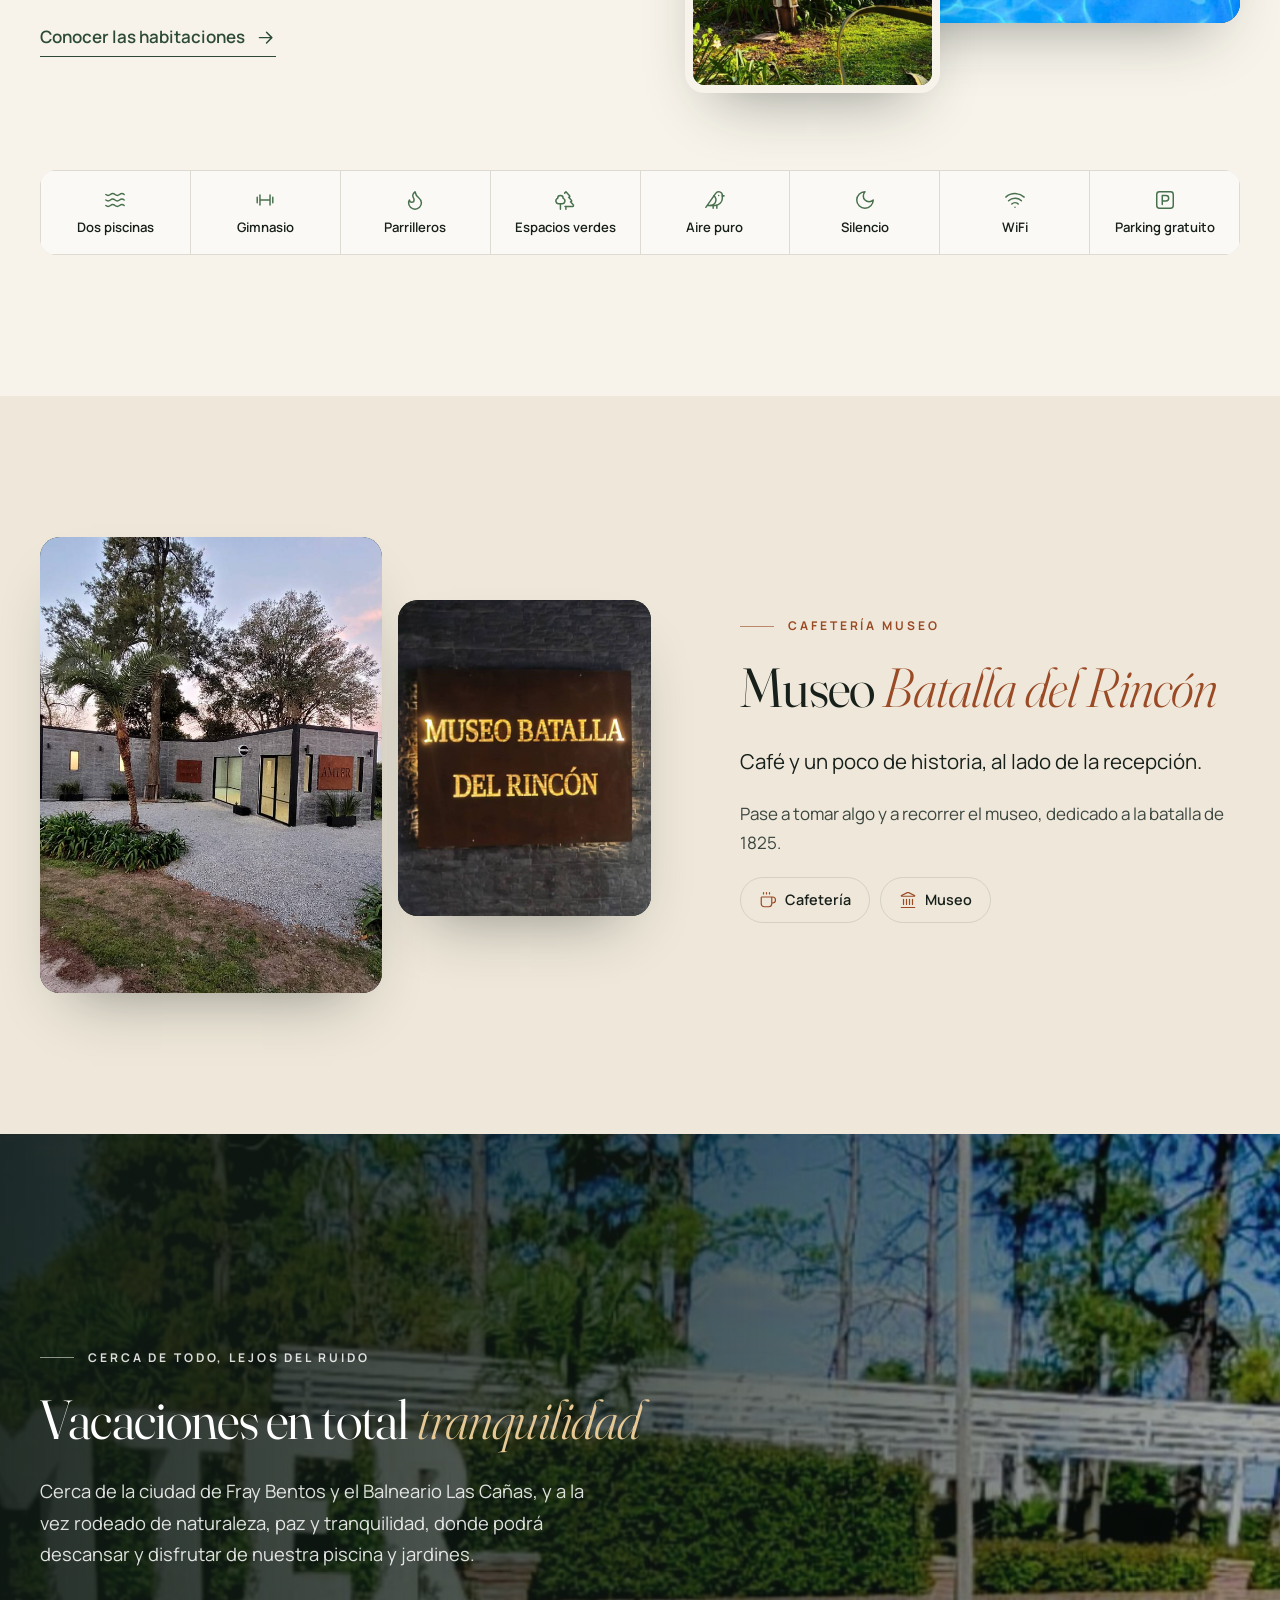
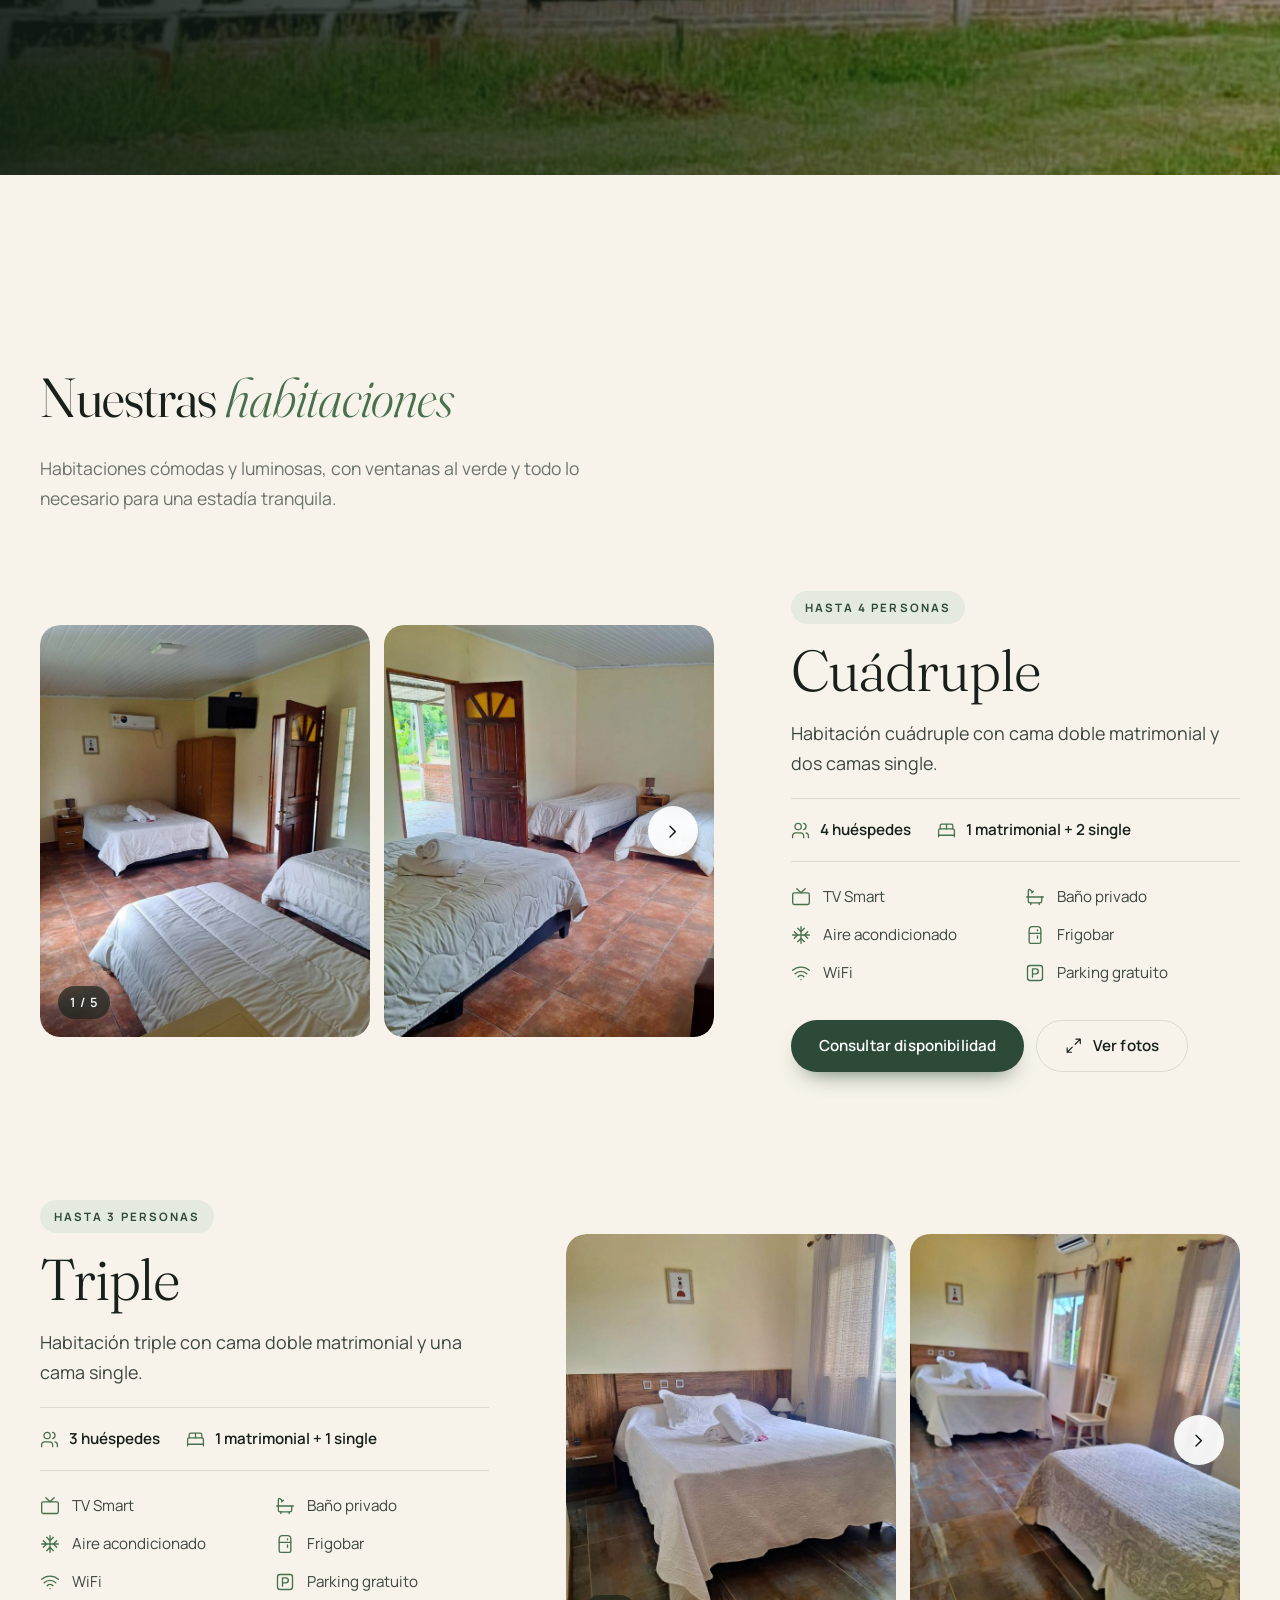
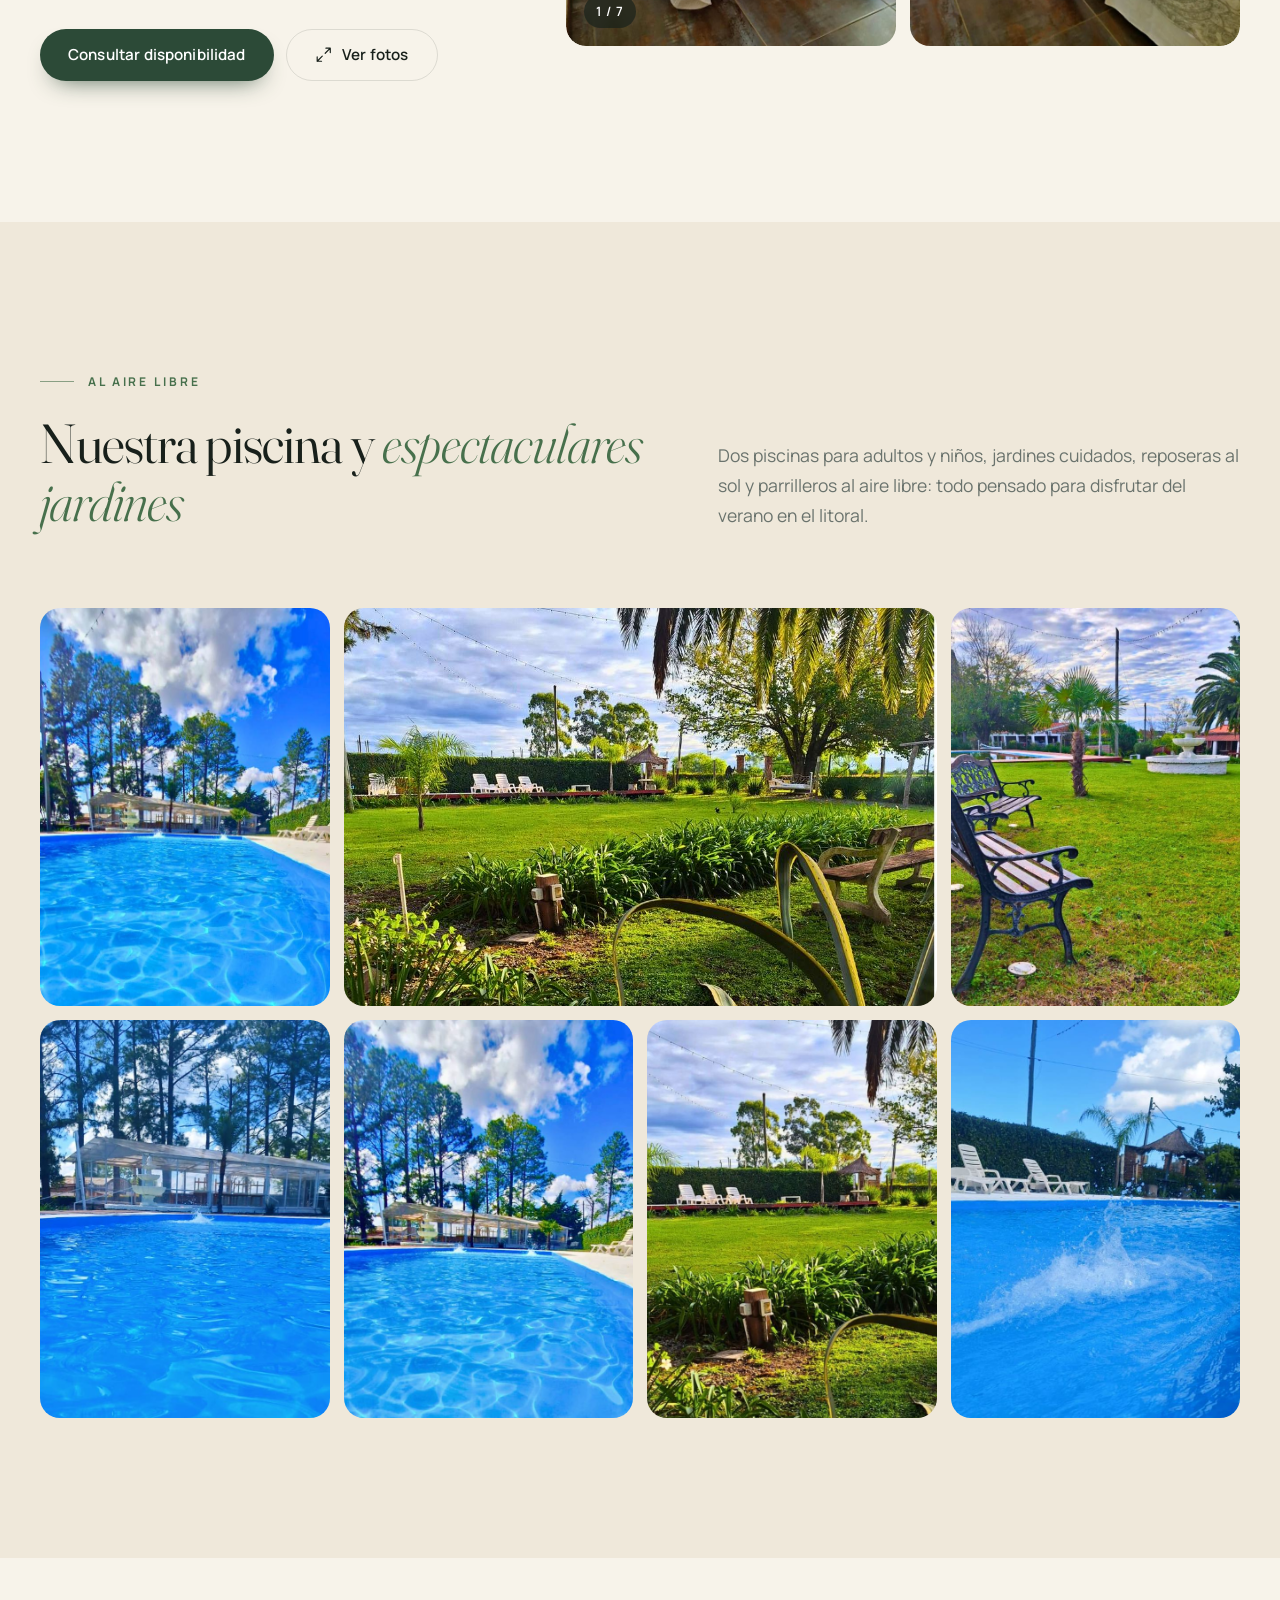
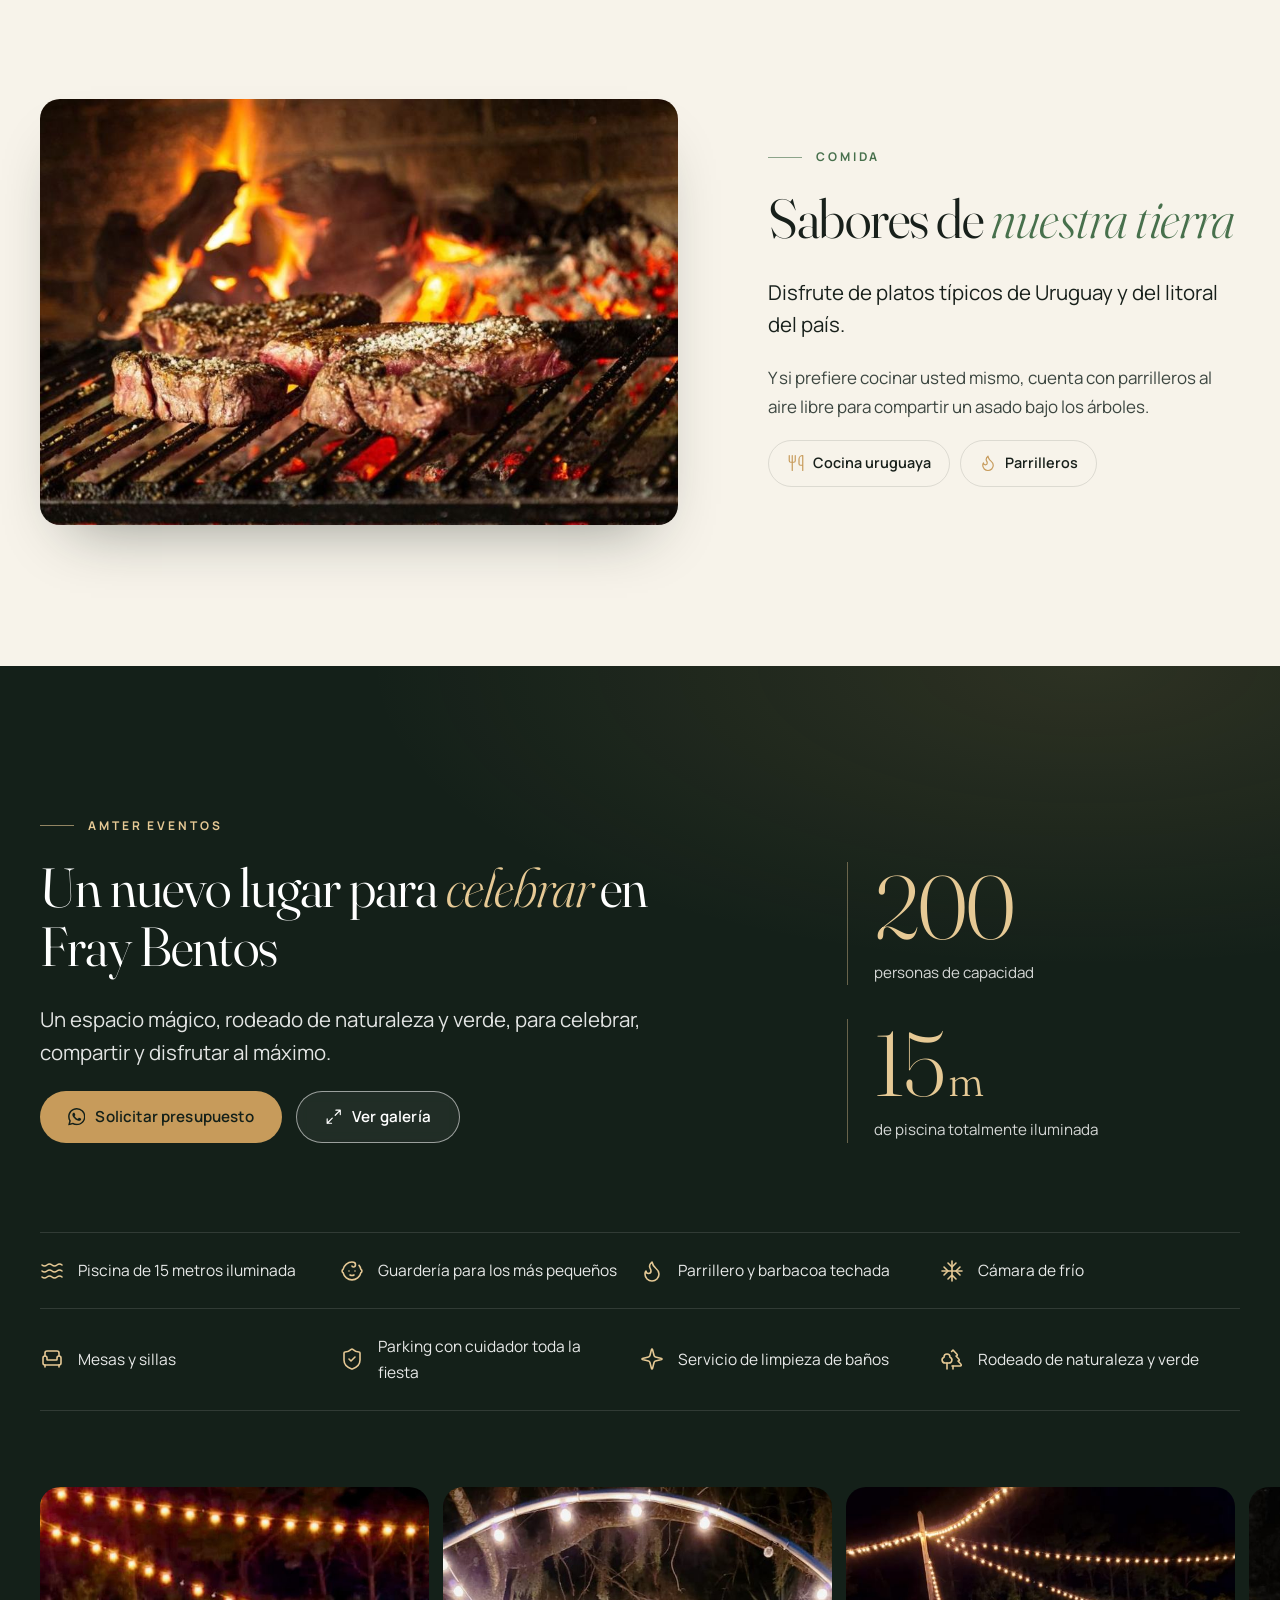
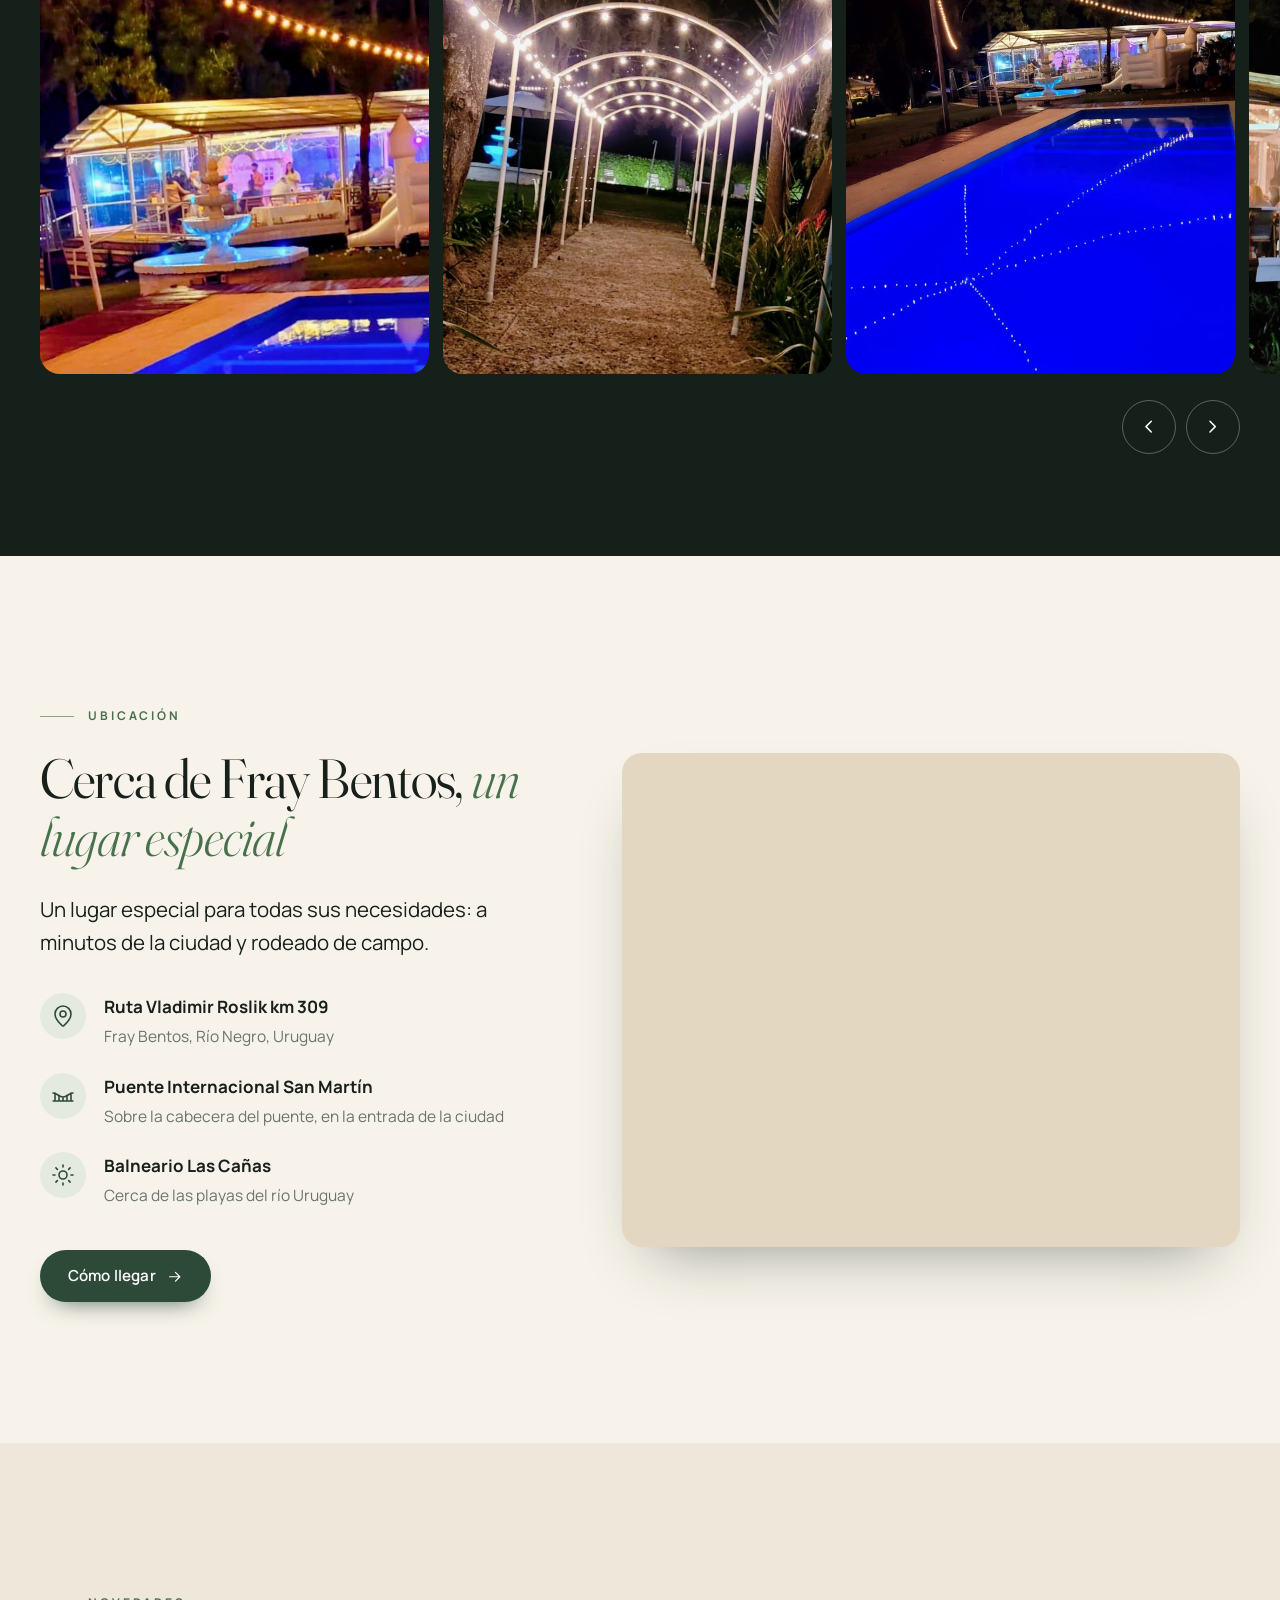
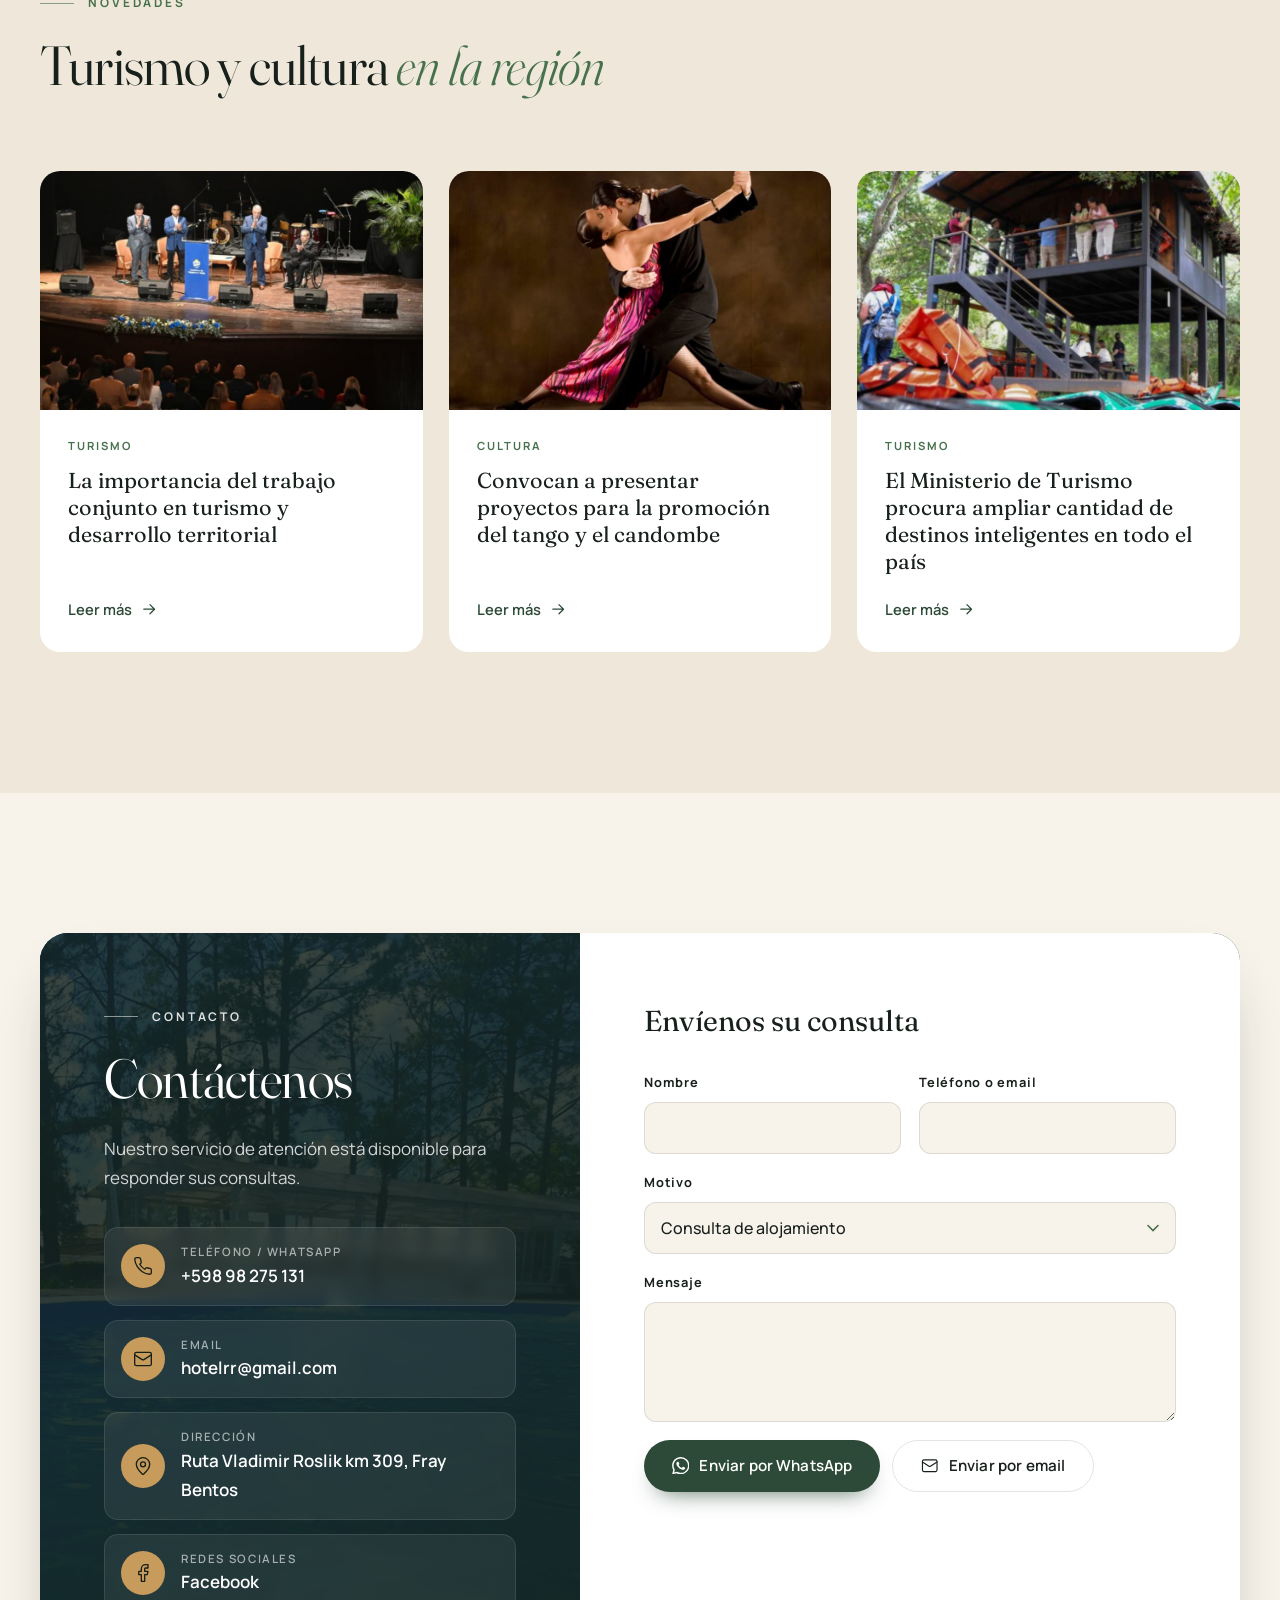
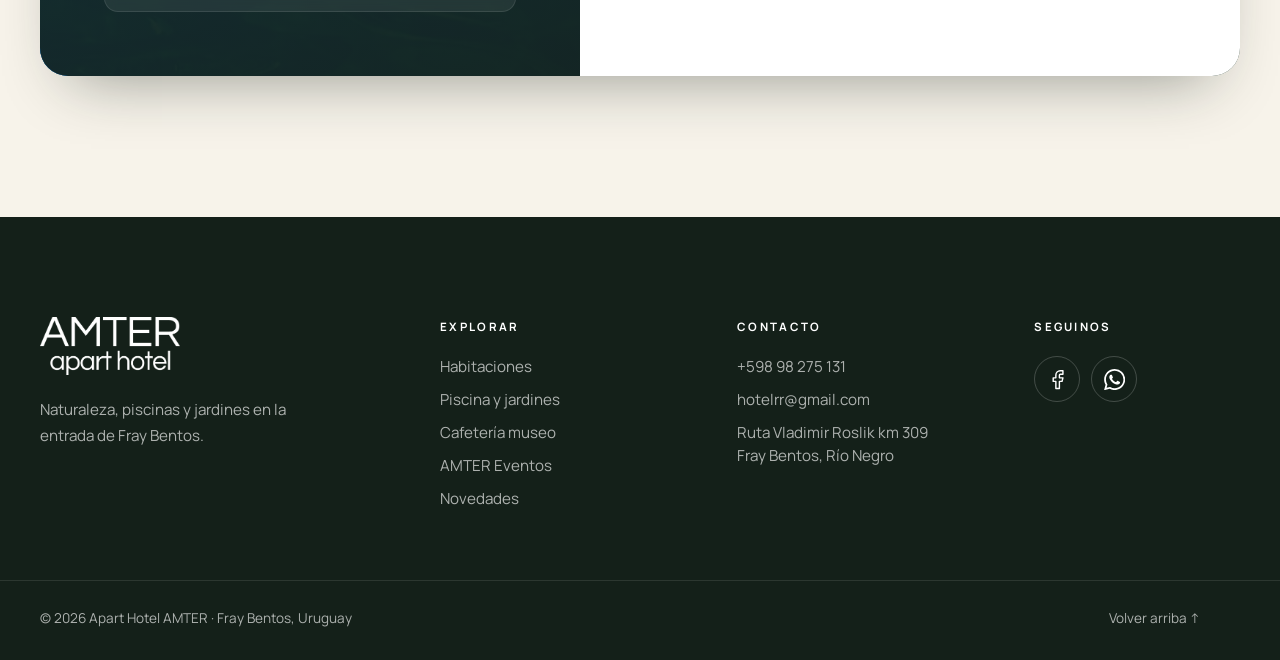
==== commit 7920d40e: "Sección de la cafetería museo y servicios en una barra compacta Co-Authored-By: Claude Opus 5.5 <nor" ====
--- a/index.html
+++ b/index.html
@@ -50,6 +50,7 @@
     "amenityFeature": [
       { "@type": "LocationFeatureSpecification", "name": "Piscina", "value": true },
       { "@type": "LocationFeatureSpecification", "name": "Gimnasio", "value": true },
+      { "@type": "LocationFeatureSpecification", "name": "Cafetería", "value": true },
       { "@type": "LocationFeatureSpecification", "name": "WiFi", "value": true },
       { "@type": "LocationFeatureSpecification", "name": "Estacionamiento gratuito", "value": true },
       { "@type": "LocationFeatureSpecification", "name": "Aire acondicionado", "value": true }
@@ -81,6 +82,8 @@
     <symbol id="i-chair" viewBox="0 0 24 24"><path d="M19 9V6a2 2 0 0 0-2-2H7a2 2 0 0 0-2 2v3"/><path d="M3 16a2 2 0 0 0 2 2h14a2 2 0 0 0 2-2v-5a2 2 0 0 0-4 0v1.5a.5.5 0 0 1-.5.5h-9a.5.5 0 0 1-.5-.5V11a2 2 0 0 0-4 0z"/><path d="M5 18v2M19 18v2"/></symbol>
     <symbol id="i-shield" viewBox="0 0 24 24"><path d="M20 13c0 5-3.5 7.5-7.66 8.95a1 1 0 0 1-.67-.01C7.5 20.5 4 18 4 13V6a1 1 0 0 1 1-1c2 0 4.5-1.2 6.24-2.72a1.17 1.17 0 0 1 1.52 0C14.51 3.81 17 5 19 5a1 1 0 0 1 1 1z"/><path d="m9 12 2 2 4-4"/></symbol>
     <symbol id="i-sparkles" viewBox="0 0 24 24"><path d="M9.94 15.5A2 2 0 0 0 8.5 14.06l-6.14-1.58a.5.5 0 0 1 0-.96L8.5 9.94A2 2 0 0 0 9.94 8.5l1.58-6.14a.5.5 0 0 1 .96 0l1.58 6.14a2 2 0 0 0 1.44 1.44l6.14 1.58a.5.5 0 0 1 0 .96l-6.14 1.58a2 2 0 0 0-1.44 1.44l-1.58 6.14a.5.5 0 0 1-.96 0z"/></symbol>
+    <symbol id="i-coffee" viewBox="0 0 24 24"><path d="M6 2v2M10 2v2M14 2v2"/><path d="M16 8a1 1 0 0 1 1 1v8a4 4 0 0 1-4 4H7a4 4 0 0 1-4-4V9a1 1 0 0 1 1-1h14a4 4 0 1 1 0 8h-1"/></symbol>
+    <symbol id="i-landmark" viewBox="0 0 24 24"><path d="M3 22h18M6 18v-7M10 18v-7M14 18v-7M18 18v-7"/><path d="M11.12 2.2a2 2 0 0 1 1.76 0l7.87 3.85c.47.23.31.95-.22.95H3.47c-.53 0-.69-.72-.22-.95z"/></symbol>
     <symbol id="i-utensils" viewBox="0 0 24 24"><path d="M3 2v7c0 1.1.9 2 2 2h4a2 2 0 0 0 2-2V2M7 2v20"/><path d="M21 15V2a5 5 0 0 0-5 5v6c0 1.1.9 2 2 2h3Zm0 0v7"/></symbol>
     <symbol id="i-phone" viewBox="0 0 24 24"><path d="M22 16.92v3a2 2 0 0 1-2.18 2 19.8 19.8 0 0 1-8.63-3.07 19.5 19.5 0 0 1-6-6 19.8 19.8 0 0 1-3.07-8.67A2 2 0 0 1 4.11 2h3a2 2 0 0 1 2 1.72c.13.96.36 1.9.7 2.81a2 2 0 0 1-.45 2.11L8.09 9.91a16 16 0 0 0 6 6l1.27-1.27a2 2 0 0 1 2.11-.45c.91.34 1.85.57 2.81.7A2 2 0 0 1 22 16.92z"/></symbol>
     <symbol id="i-mail" viewBox="0 0 24 24"><rect x="2" y="4" width="20" height="16" rx="2"/><path d="m22 7-8.97 5.7a1.94 1.94 0 0 1-2.06 0L2 7"/></symbol>
@@ -252,16 +255,40 @@
   </div>
 
   <div class="container">
-    <ul class="features">
-      <li class="feature reveal"><span class="feature__icon"><svg class="icon"><use href="#i-waves"/></svg></span><h3>Dos piscinas</h3><p>Para adultos y niños, en temporada estival.</p></li>
-      <li class="feature reveal"><span class="feature__icon"><svg class="icon"><use href="#i-dumbbell"/></svg></span><h3>Gimnasio</h3><p>Totalmente equipado para no perder la rutina.</p></li>
-      <li class="feature reveal"><span class="feature__icon"><svg class="icon"><use href="#i-flame"/></svg></span><h3>Parrilleros</h3><p>Al aire libre, para disfrutar de un buen asado.</p></li>
-      <li class="feature reveal"><span class="feature__icon"><svg class="icon"><use href="#i-trees"/></svg></span><h3>Espacios verdes</h3><p>Jardines amplios rodeados de naturaleza.</p></li>
-      <li class="feature reveal"><span class="feature__icon"><svg class="icon"><use href="#i-bird"/></svg></span><h3>Aire puro</h3><p>Canto de aves y fuente natural de agua.</p></li>
-      <li class="feature reveal"><span class="feature__icon"><svg class="icon"><use href="#i-moon"/></svg></span><h3>Silencio</h3><p>Noches tranquilas para un descanso real.</p></li>
-      <li class="feature reveal"><span class="feature__icon"><svg class="icon"><use href="#i-wifi"/></svg></span><h3>WiFi</h3><p>Conexión disponible en las habitaciones.</p></li>
-      <li class="feature reveal"><span class="feature__icon"><svg class="icon"><use href="#i-parking"/></svg></span><h3>Parking gratuito</h3><p>Estacionamiento sin costo para huéspedes.</p></li>
+    <ul class="features reveal" aria-label="Servicios">
+      <li class="feature"><svg class="icon"><use href="#i-waves"/></svg>Dos piscinas</li>
+      <li class="feature"><svg class="icon"><use href="#i-dumbbell"/></svg>Gimnasio</li>
+      <li class="feature"><svg class="icon"><use href="#i-flame"/></svg>Parrilleros</li>
+      <li class="feature"><svg class="icon"><use href="#i-trees"/></svg>Espacios verdes</li>
+      <li class="feature"><svg class="icon"><use href="#i-bird"/></svg>Aire puro</li>
+      <li class="feature"><svg class="icon"><use href="#i-moon"/></svg>Silencio</li>
+      <li class="feature"><svg class="icon"><use href="#i-wifi"/></svg>WiFi</li>
+      <li class="feature"><svg class="icon"><use href="#i-parking"/></svg>Parking gratuito</li>
     </ul>
+  </div>
+</section>
+
+<!-- ============ CAFETERÍA MUSEO ============ -->
+<section class="section museum" id="museo">
+  <div class="container museum__grid">
+    <div class="museum__media">
+      <a class="museum__img reveal" href="assets/img/museo-fachada.jpg" data-gallery="museo" data-caption="Cafetería museo, al lado de la recepción">
+        <img src="assets/img/sm/museo-fachada.jpg" srcset="assets/img/sm/museo-fachada.jpg 640w, assets/img/museo-fachada.jpg 1024w" sizes="(max-width: 980px) 55vw, 30vw" alt="Edificio de piedra gris con los carteles del museo, la recepción y AMTER, entre palmeras al atardecer" loading="lazy">
+      </a>
+      <a class="museum__img museum__img--sign reveal" href="assets/img/museo-cartel.jpg" data-gallery="museo" data-caption="Museo Batalla del Rincón">
+        <img src="assets/img/sm/museo-cartel.jpg" alt="Cartel de chapa con letras iluminadas: Museo Batalla del Rincón" loading="lazy">
+      </a>
+    </div>
+    <div class="museum__text">
+      <p class="eyebrow reveal">Cafetería museo</p>
+      <h2 class="h2 reveal">Museo <em>Batalla del Rincón</em></h2>
+      <p class="lead reveal">Café y un poco de historia, al lado de la recepción.</p>
+      <p class="reveal">Pase a tomar algo y a recorrer el museo, dedicado a la batalla de 1825.</p>
+      <div class="chips reveal">
+        <span><svg class="icon"><use href="#i-coffee"/></svg>Cafetería</span>
+        <span><svg class="icon"><use href="#i-landmark"/></svg>Museo</span>
+      </div>
+    </div>
   </div>
 </section>
 
@@ -440,7 +467,7 @@
       <h2 class="h2 reveal">Sabores de <em>nuestra tierra</em></h2>
       <p class="lead reveal">Disfrute de platos típicos de Uruguay y del litoral del país.</p>
       <p class="reveal">Y si prefiere cocinar usted mismo, cuenta con parrilleros al aire libre para compartir un asado bajo los árboles.</p>
-      <div class="food__chips reveal">
+      <div class="chips reveal">
         <span><svg class="icon"><use href="#i-utensils"/></svg>Cocina uruguaya</span>
         <span><svg class="icon"><use href="#i-flame"/></svg>Parrilleros</span>
       </div>
@@ -630,6 +657,7 @@
       <ul>
         <li><a href="#habitaciones">Habitaciones</a></li>
         <li><a href="#jardines">Piscina y jardines</a></li>
+        <li><a href="#museo">Cafetería museo</a></li>
         <li><a href="#eventos">AMTER Eventos</a></li>
         <li><a href="#novedades">Novedades</a></li>
       </ul>
--- a/assets/css/styles.css
+++ b/assets/css/styles.css
@@ -16,6 +16,7 @@
   --arena: #e3d7c1;
   --oro: #c79b5b;
   --oro-claro: #e6c995;
+  --corten: #9a4a24;
 
   --tinta: #18201b;
   --texto: #3c4640;
@@ -307,29 +308,33 @@
 .intro__badge .icon { width: 30px; height: 30px; color: var(--oro-claro); }
 .intro__badge strong { font-family: var(--f-display); font-weight: 400; font-size: 1.15rem; }
 
+/* Barra de servicios: las líneas entre celdas son el fondo que asoma por el gap */
 .features {
-  display: grid; grid-template-columns: repeat(4, minmax(0, 1fr)); gap: 14px;
-  margin-top: clamp(56px, 7vw, 100px);
+  display: grid; grid-template-columns: repeat(8, minmax(0, 1fr)); gap: 1px; padding: 1px;
+  margin-top: clamp(48px, 6vw, 80px);
+  background: var(--linea); border-radius: 16px; overflow: hidden;
 }
 .feature {
-  display: grid; grid-template-columns: auto 1fr; grid-template-areas: "icon title" "icon text";
-  column-gap: 14px; align-items: center;
-  padding: 16px 18px; border-radius: 16px;
-  background: rgba(255, 255, 255, 0.55); border: 1px solid var(--linea);
-  transition: background 0.4s var(--ease), border-color 0.4s var(--ease), box-shadow 0.4s var(--ease);
-}
-.js .feature.reveal { transition: opacity 1s var(--ease), transform 1s var(--ease), background 0.4s var(--ease), border-color 0.4s var(--ease), box-shadow 0.4s var(--ease); }
-.feature:hover { background: #fff; border-color: transparent; box-shadow: var(--shadow-sm); }
-.feature__icon {
-  grid-area: icon;
-  display: grid; place-items: center; width: 44px; height: 44px; border-radius: 50%;
-  background: var(--salvia-100); color: var(--verde-700);
-  transition: background 0.4s var(--ease), color 0.4s var(--ease);
-}
-.feature:hover .feature__icon { background: var(--verde-700); color: #fff; }
-.feature__icon .icon { width: 20px; height: 20px; }
-.feature h3 { grid-area: title; align-self: end; font-family: var(--f-display); font-size: 1.08rem; line-height: 1.25; margin: 0 0 2px; }
-.feature p { grid-area: text; align-self: start; margin: 0; font-size: 0.84rem; color: var(--suave); line-height: 1.45; }
+  display: flex; flex-direction: column; align-items: center; justify-content: center; gap: 8px;
+  padding: 18px 8px; text-align: center; background: #fbf9f5;
+  font-size: 0.82rem; font-weight: 600; line-height: 1.3; color: var(--tinta);
+}
+.feature .icon { width: 22px; height: 22px; color: var(--verde-500); }
+
+/* ---------- Cafetería museo ---------- */
+.museum { background: var(--crema-2); }
+.museum__grid { display: grid; grid-template-columns: 1.1fr 0.9fr; gap: clamp(40px, 7vw, 110px); align-items: center; }
+.museum__media { display: grid; grid-template-columns: 1.15fr 0.85fr; gap: 16px; align-items: end; }
+.museum__img {
+  position: relative; display: block; aspect-ratio: 3 / 4;
+  border-radius: var(--radius); overflow: hidden; box-shadow: var(--shadow); background: var(--verde-900);
+}
+.museum__img img { width: 100%; height: 100%; object-fit: cover; transition: transform 1.2s var(--ease); }
+.museum__img:hover img { transform: scale(1.04); }
+.museum__img--sign { aspect-ratio: 4 / 5; margin-bottom: clamp(36px, 6vw, 80px); }
+.museum .eyebrow { color: var(--corten); }
+.museum .h2 em { color: var(--corten); }
+.museum .chips .icon { color: var(--corten); }
 
 /* ---------- Banda ---------- */
 .band { position: relative; color: #fff; padding: clamp(120px, 16vw, 220px) 0; overflow: hidden; isolation: isolate; }
@@ -426,13 +431,13 @@
 .food__grid { display: grid; grid-template-columns: 1.15fr 0.85fr; gap: clamp(40px, 7vw, 110px); align-items: center; }
 .food__media { border-radius: var(--radius); overflow: hidden; box-shadow: var(--shadow); aspect-ratio: 3 / 2; }
 .food__media img { width: 100%; height: 100%; object-fit: cover; }
-.food__chips { display: flex; flex-wrap: wrap; gap: 10px; margin-top: 10px; }
-.food__chips span {
+.chips { display: flex; flex-wrap: wrap; gap: 10px; margin-top: 10px; }
+.chips span {
   display: inline-flex; align-items: center; gap: 8px;
   padding: 10px 18px; border-radius: 999px; border: 1px solid var(--linea);
   font-size: 0.9rem; font-weight: 600; color: var(--tinta);
 }
-.food__chips .icon { color: var(--oro); }
+.chips .icon { color: var(--oro); }
 
 /* ---------- Eventos ---------- */
 .events {
@@ -681,9 +686,6 @@
   .field { border-bottom: 1px solid var(--linea); }
   .field:nth-child(2n) { border-right: 0; }
   .booking__submit { grid-column: 1 / -1; margin-top: 12px; }
-  .features { gap: 12px; }
-  .feature { padding: 14px; column-gap: 12px; }
-  .feature__icon { width: 40px; height: 40px; }
   .events__features { grid-template-columns: repeat(2, 1fr); column-gap: 30px; }
 }
 
@@ -718,11 +720,13 @@
   .nav__phone { display: inline-flex; align-items: center; gap: 12px; color: rgba(255, 255, 255, 0.8); }
 
   .intro__grid,
+  .museum__grid,
   .food__grid,
   .location__grid,
   .events__top { grid-template-columns: 1fr; }
-  .intro__media { max-width: 560px; }
-  .features { grid-template-columns: repeat(2, minmax(0, 1fr)); }
+  .intro__media,
+  .museum__media { max-width: 560px; }
+  .features { grid-template-columns: repeat(4, minmax(0, 1fr)); }
   .section-head--split { grid-template-columns: 1fr; gap: 0; }
   .section-head--split .h2 { margin-bottom: 24px; }
 
@@ -750,12 +754,9 @@
   .intro__badge { right: 0; bottom: 30px; padding: 12px 14px; }
   .intro__badge strong { font-size: 1rem; }
 
-  .features { gap: 10px; }
-  .feature { grid-template-columns: 1fr; grid-template-areas: "icon" "title" "text"; align-content: start; padding: 16px 14px; }
-  .feature__icon { width: 38px; height: 38px; margin-bottom: 12px; }
-  .feature__icon .icon { width: 18px; height: 18px; }
-  .feature h3 { align-self: start; font-size: 1.02rem; }
-  .feature p { font-size: 0.82rem; }
+  .feature { padding: 14px 4px; gap: 6px; font-size: 0.76rem; }
+  .feature .icon { width: 20px; height: 20px; }
+  .museum__media { gap: 12px; }
 
   .carousel__slide { flex-basis: 84%; }
   .carousel__btn { display: none; }
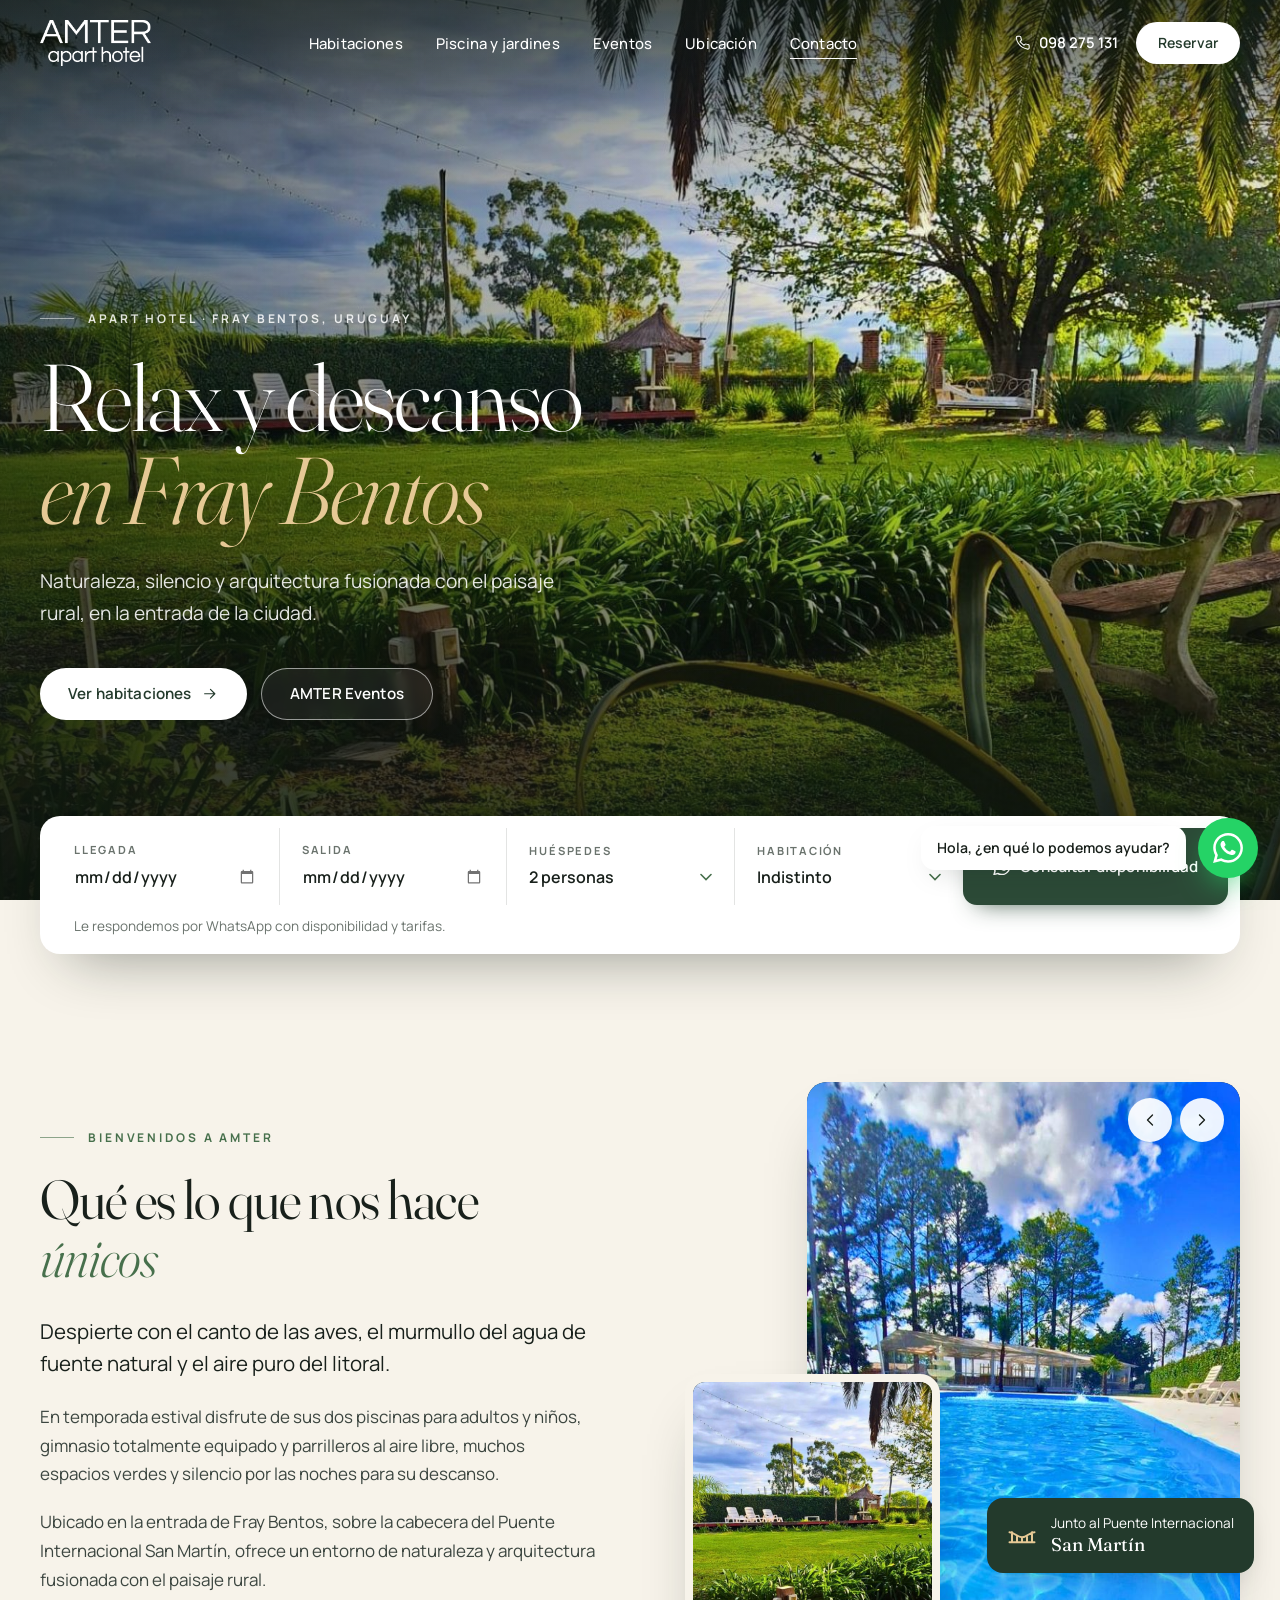
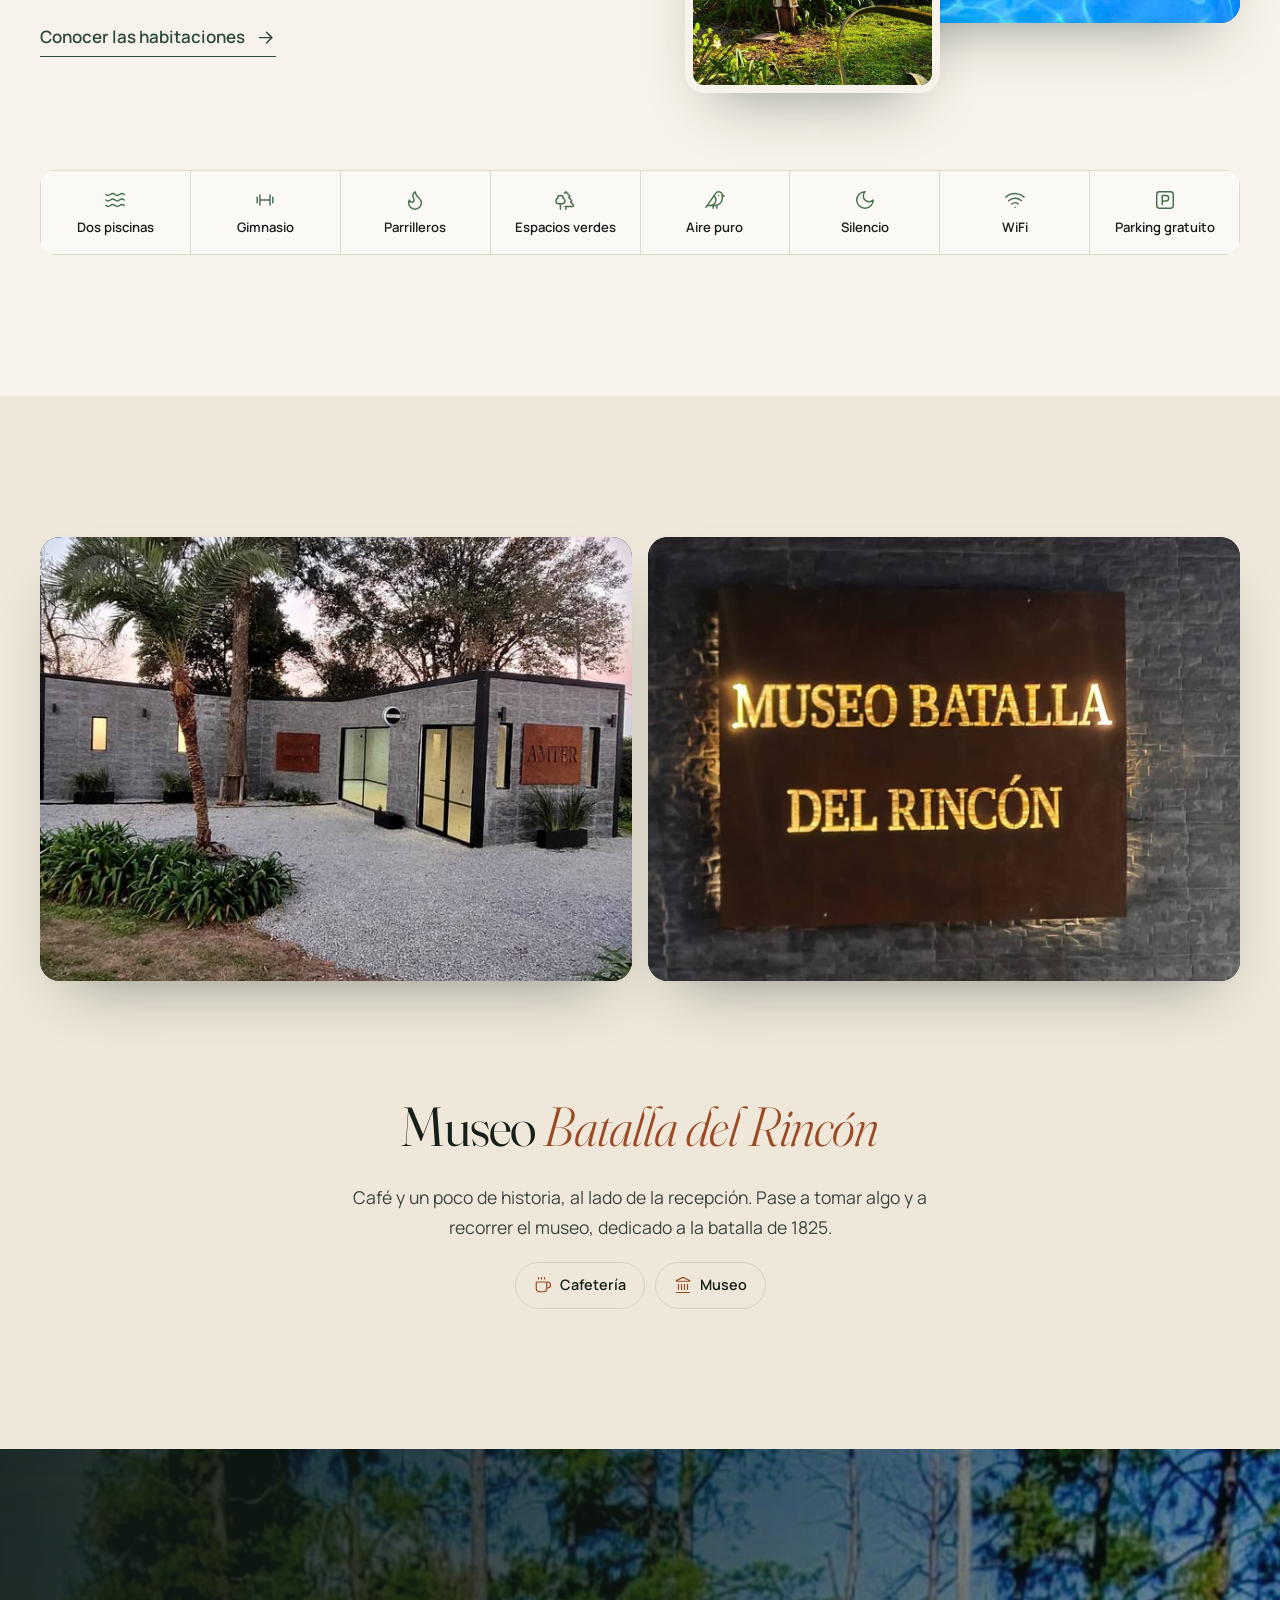
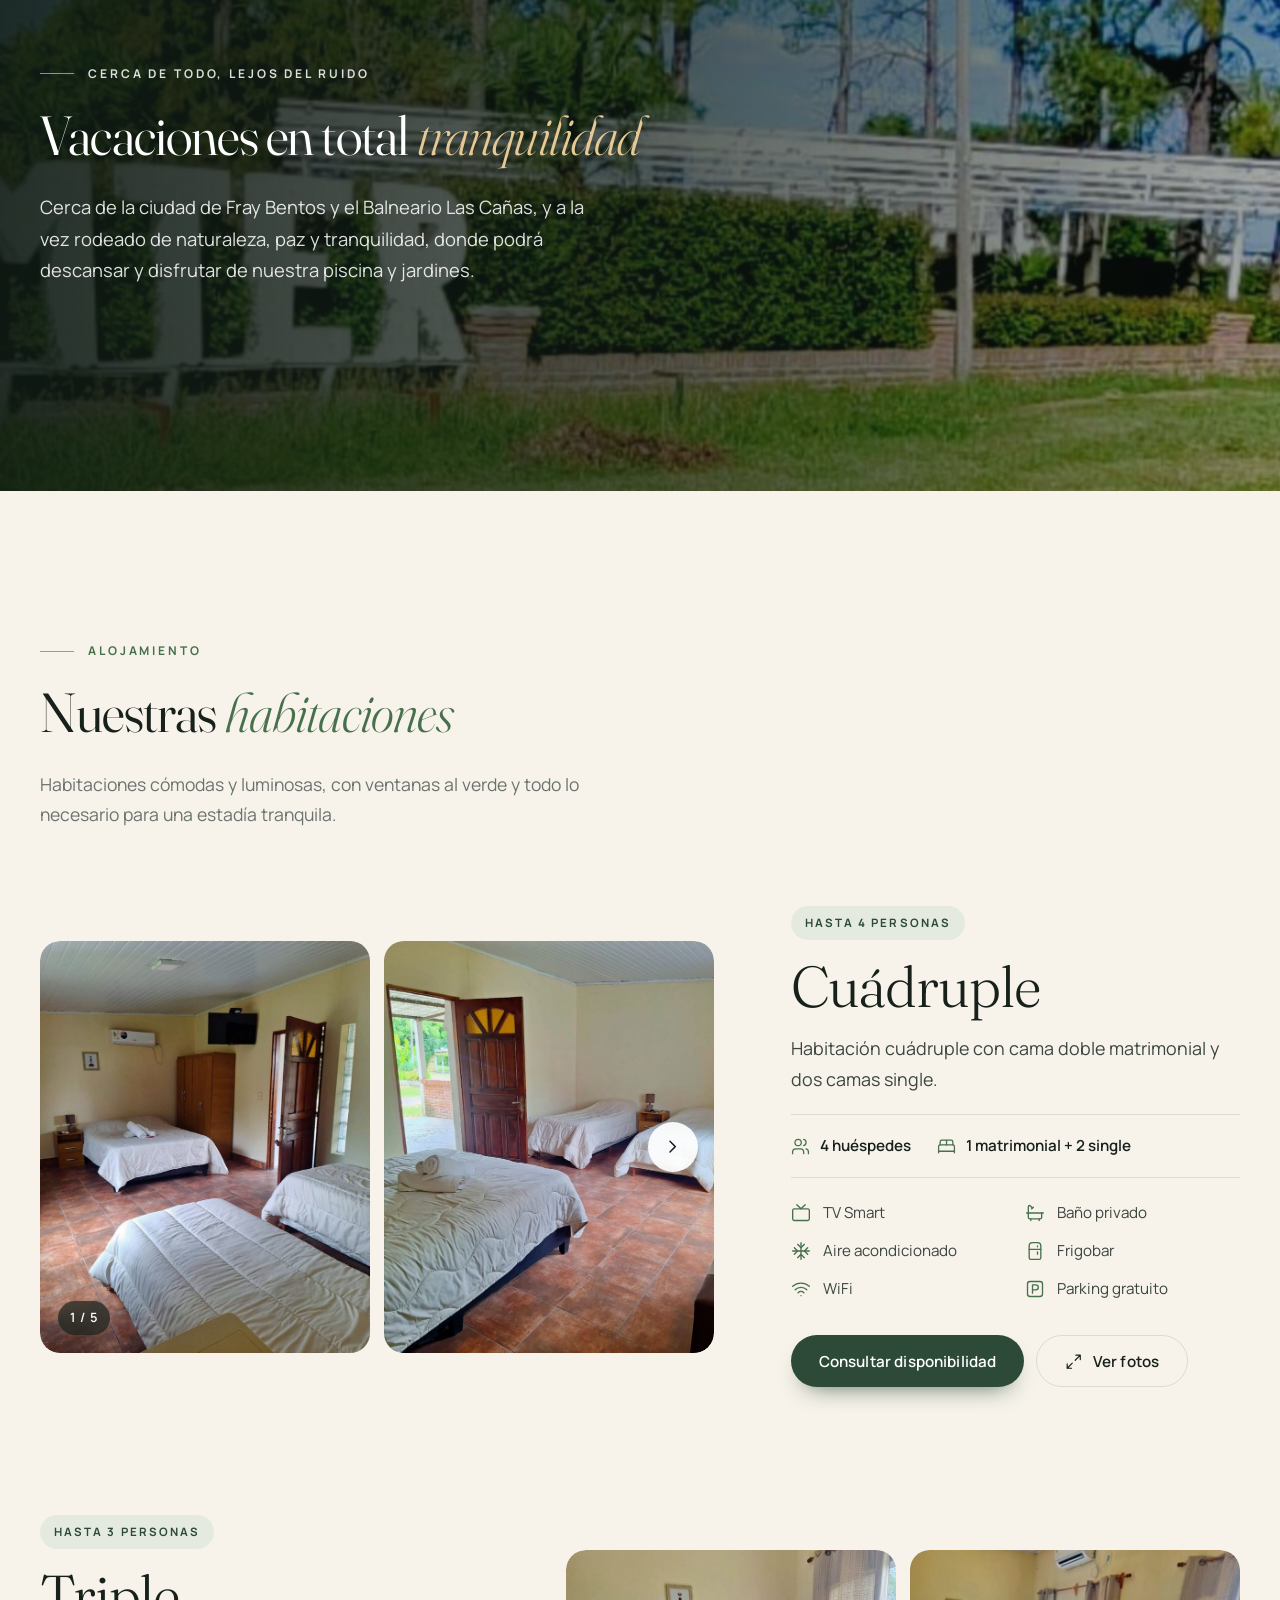
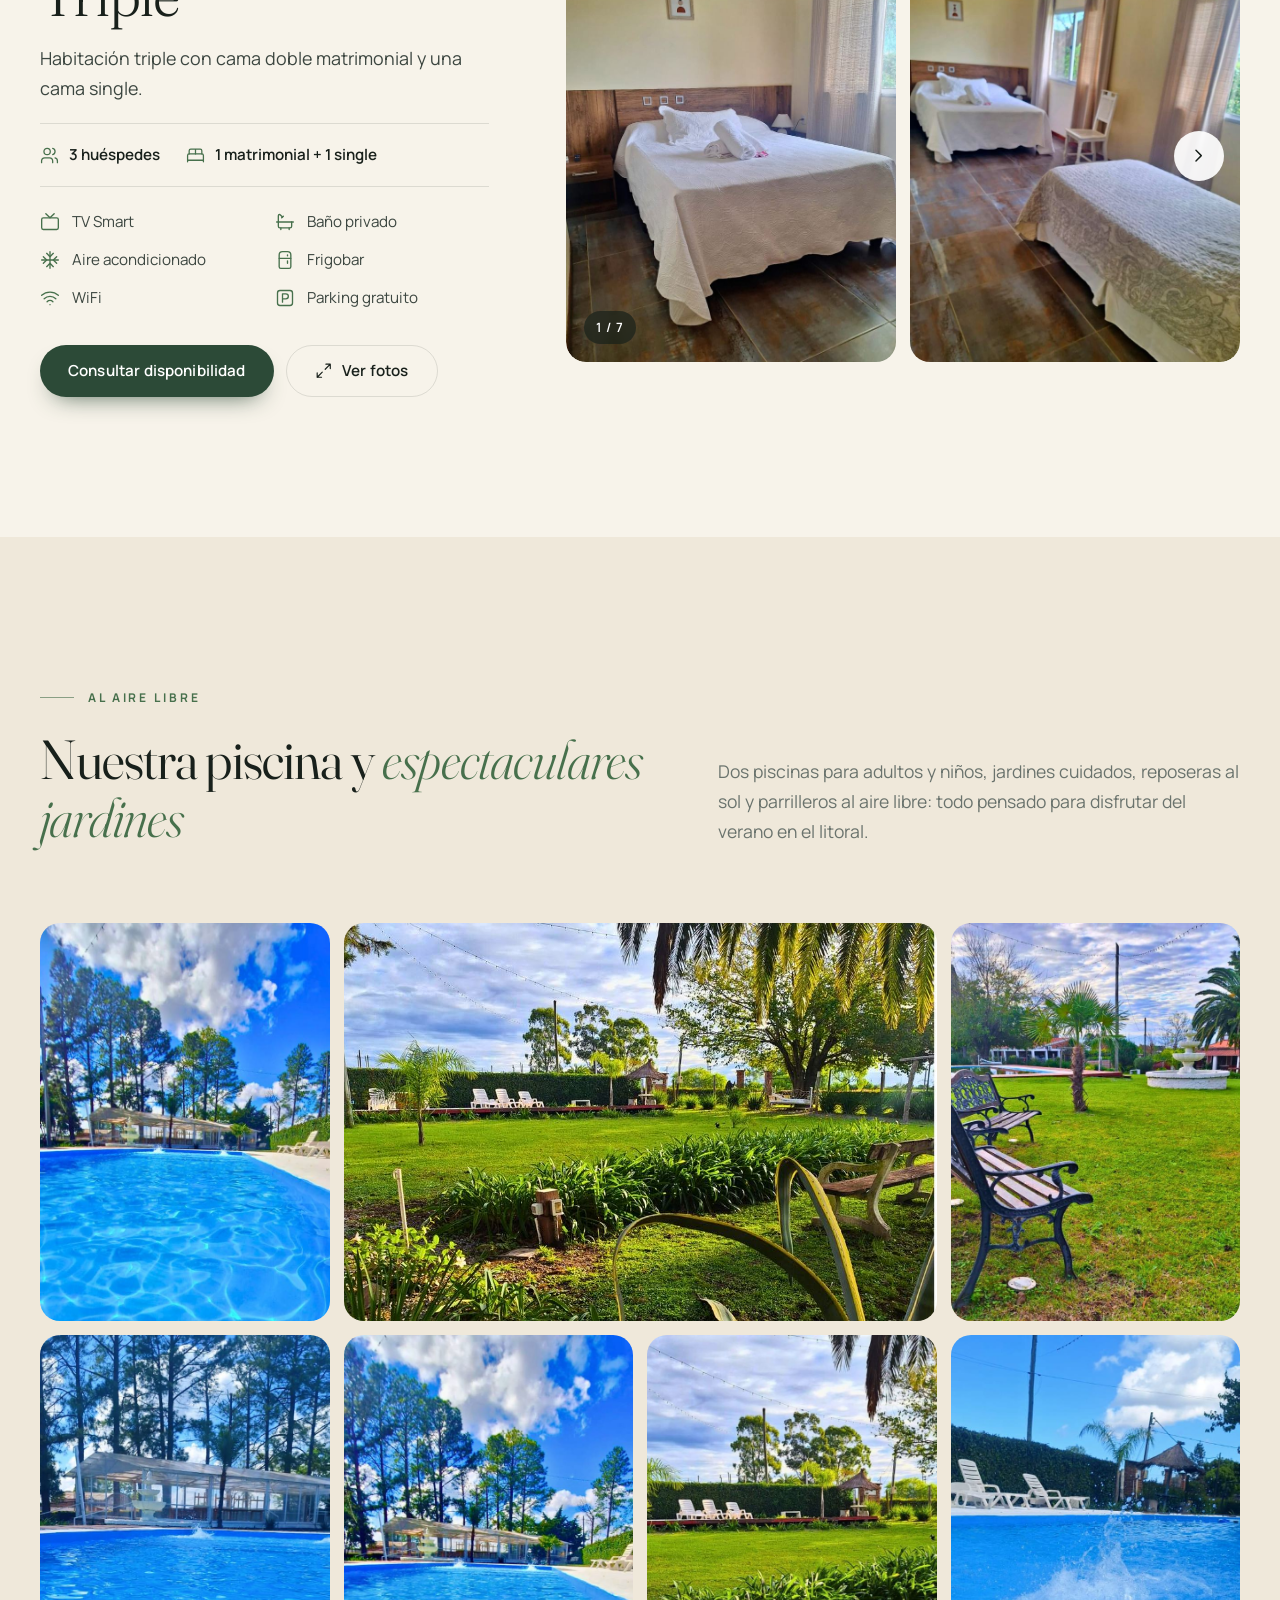
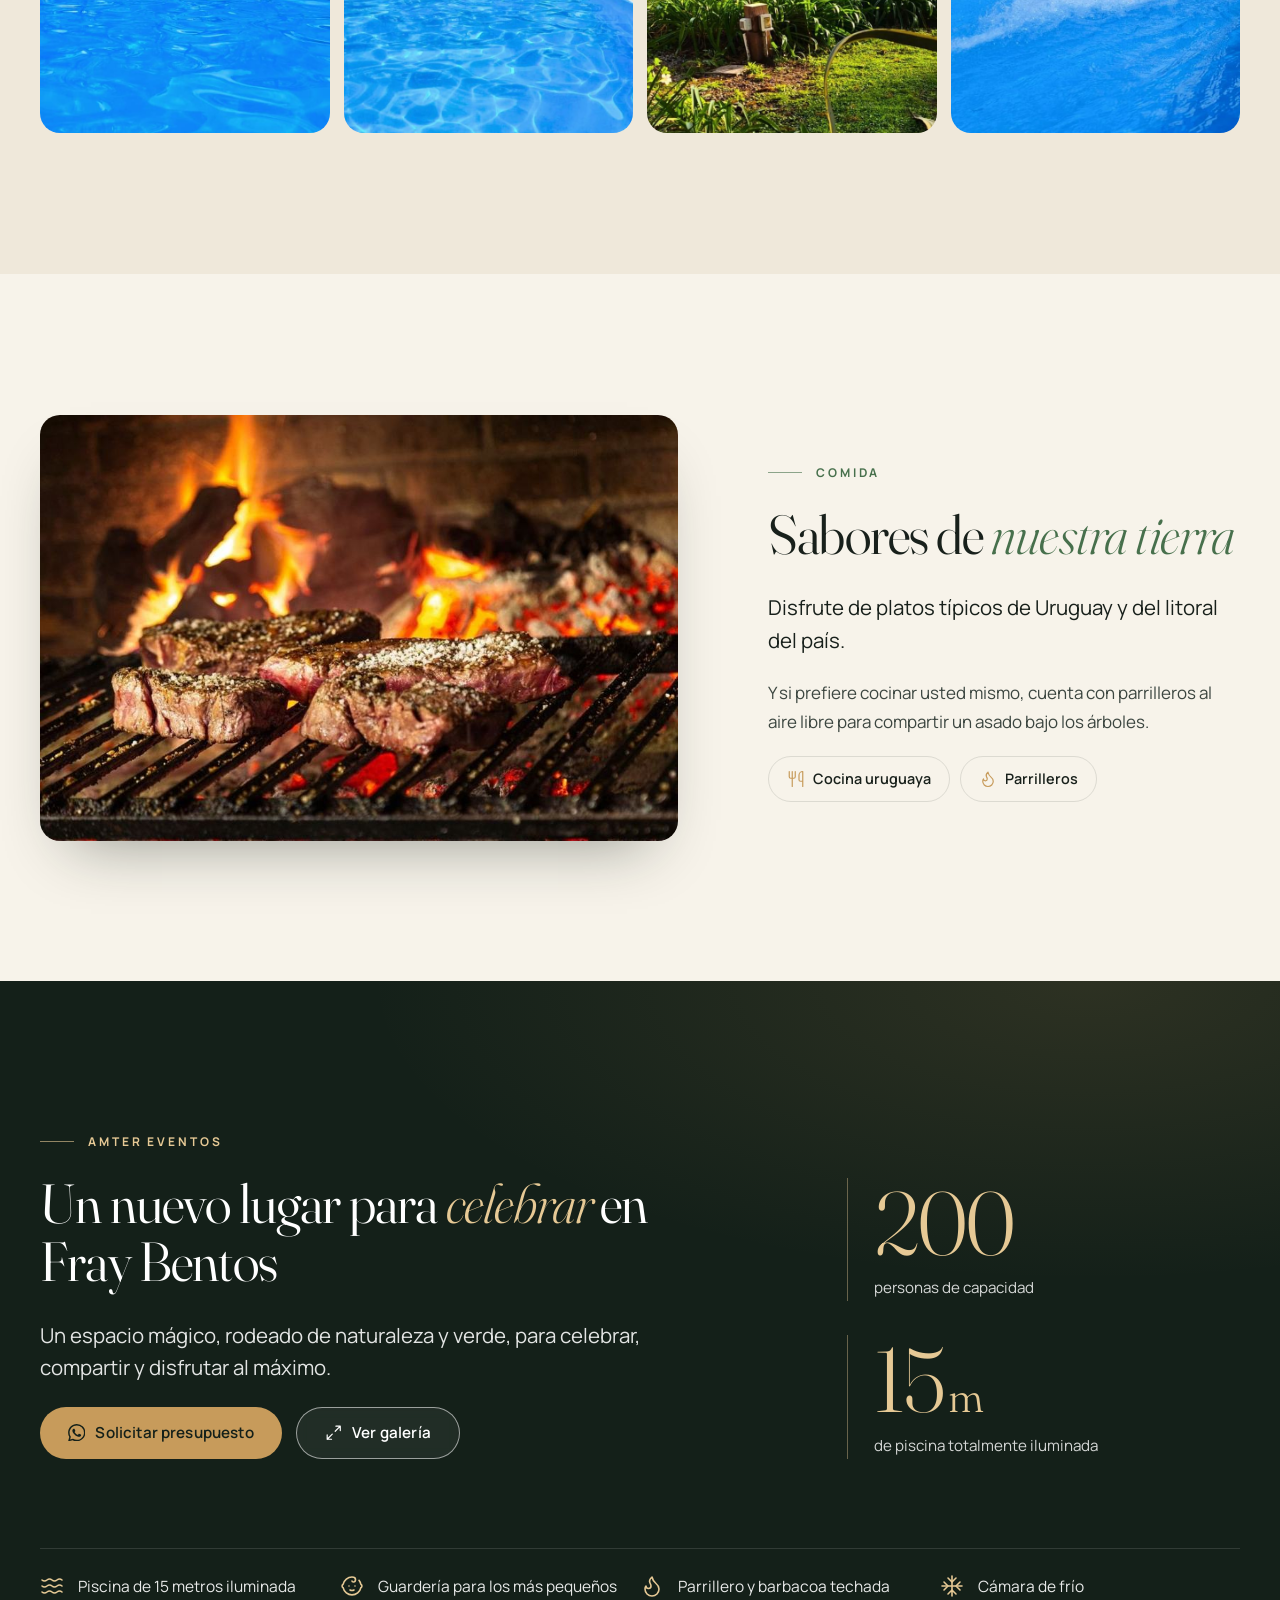
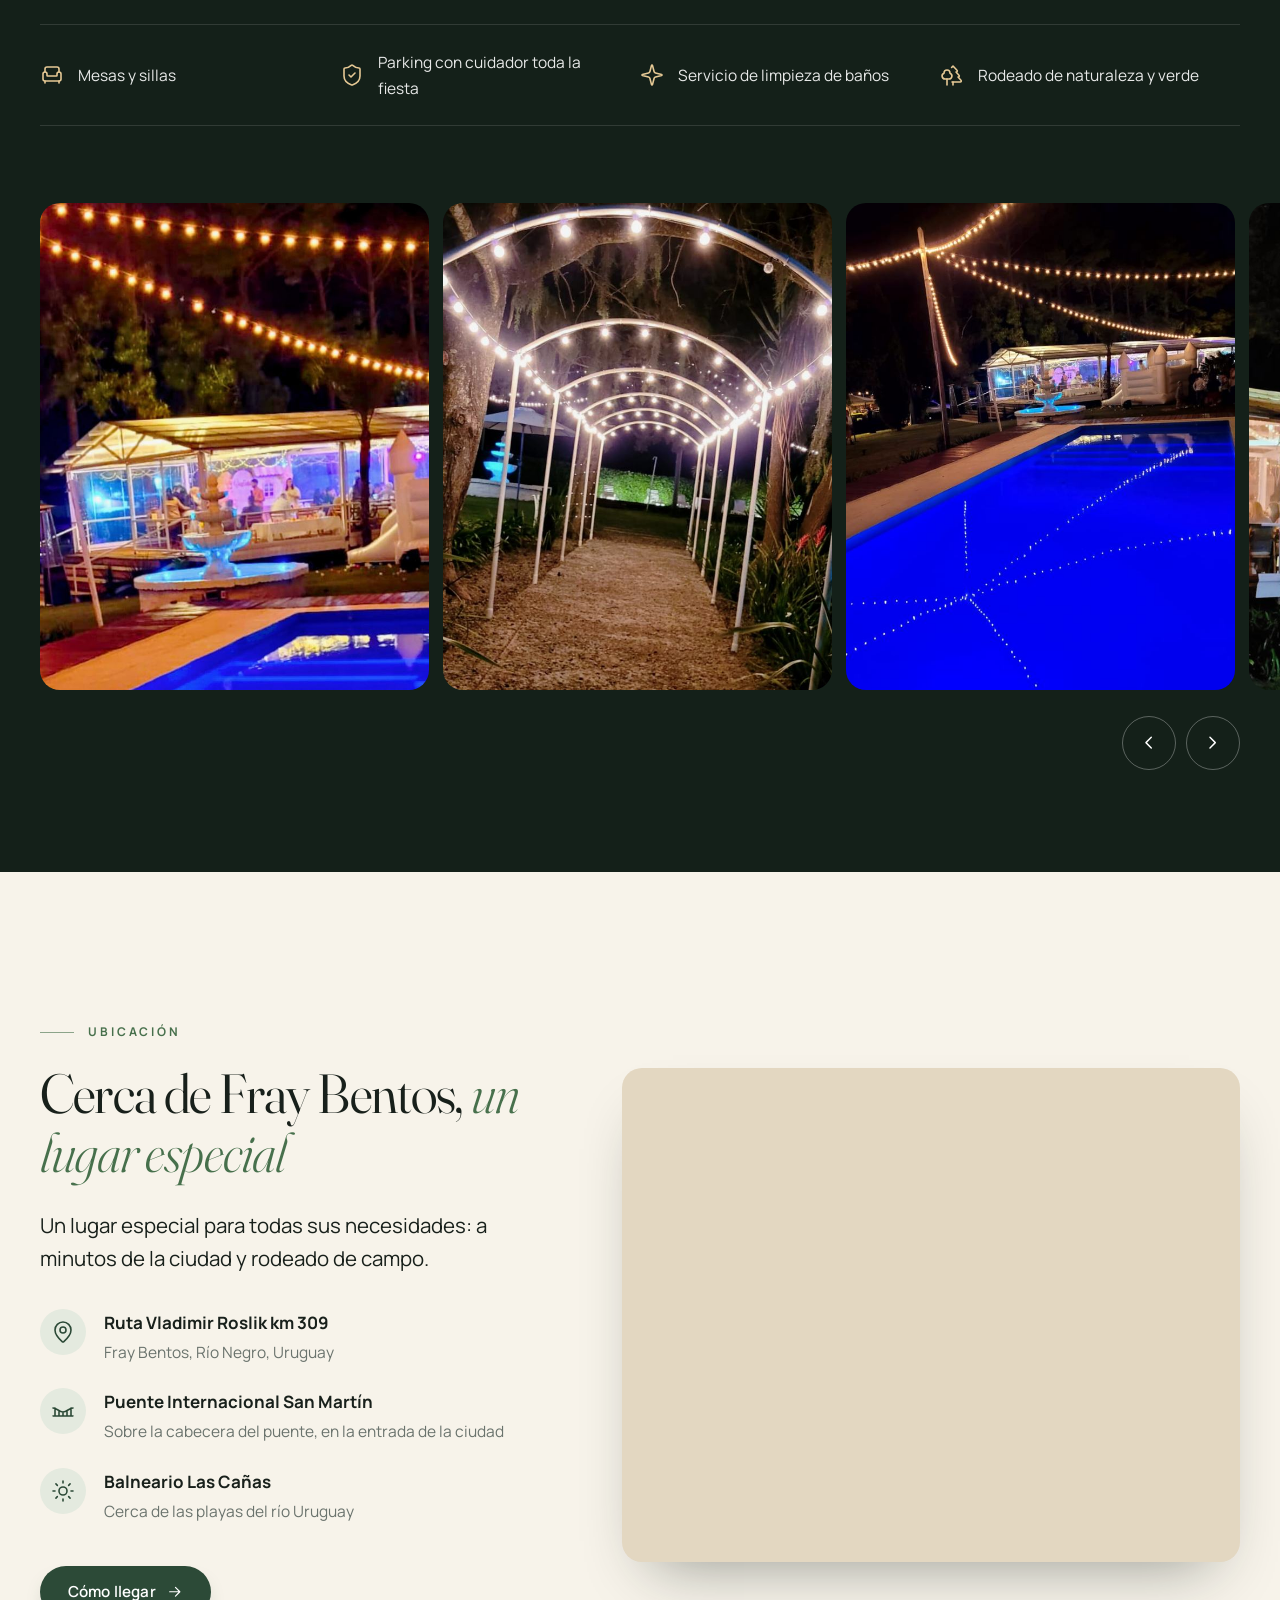
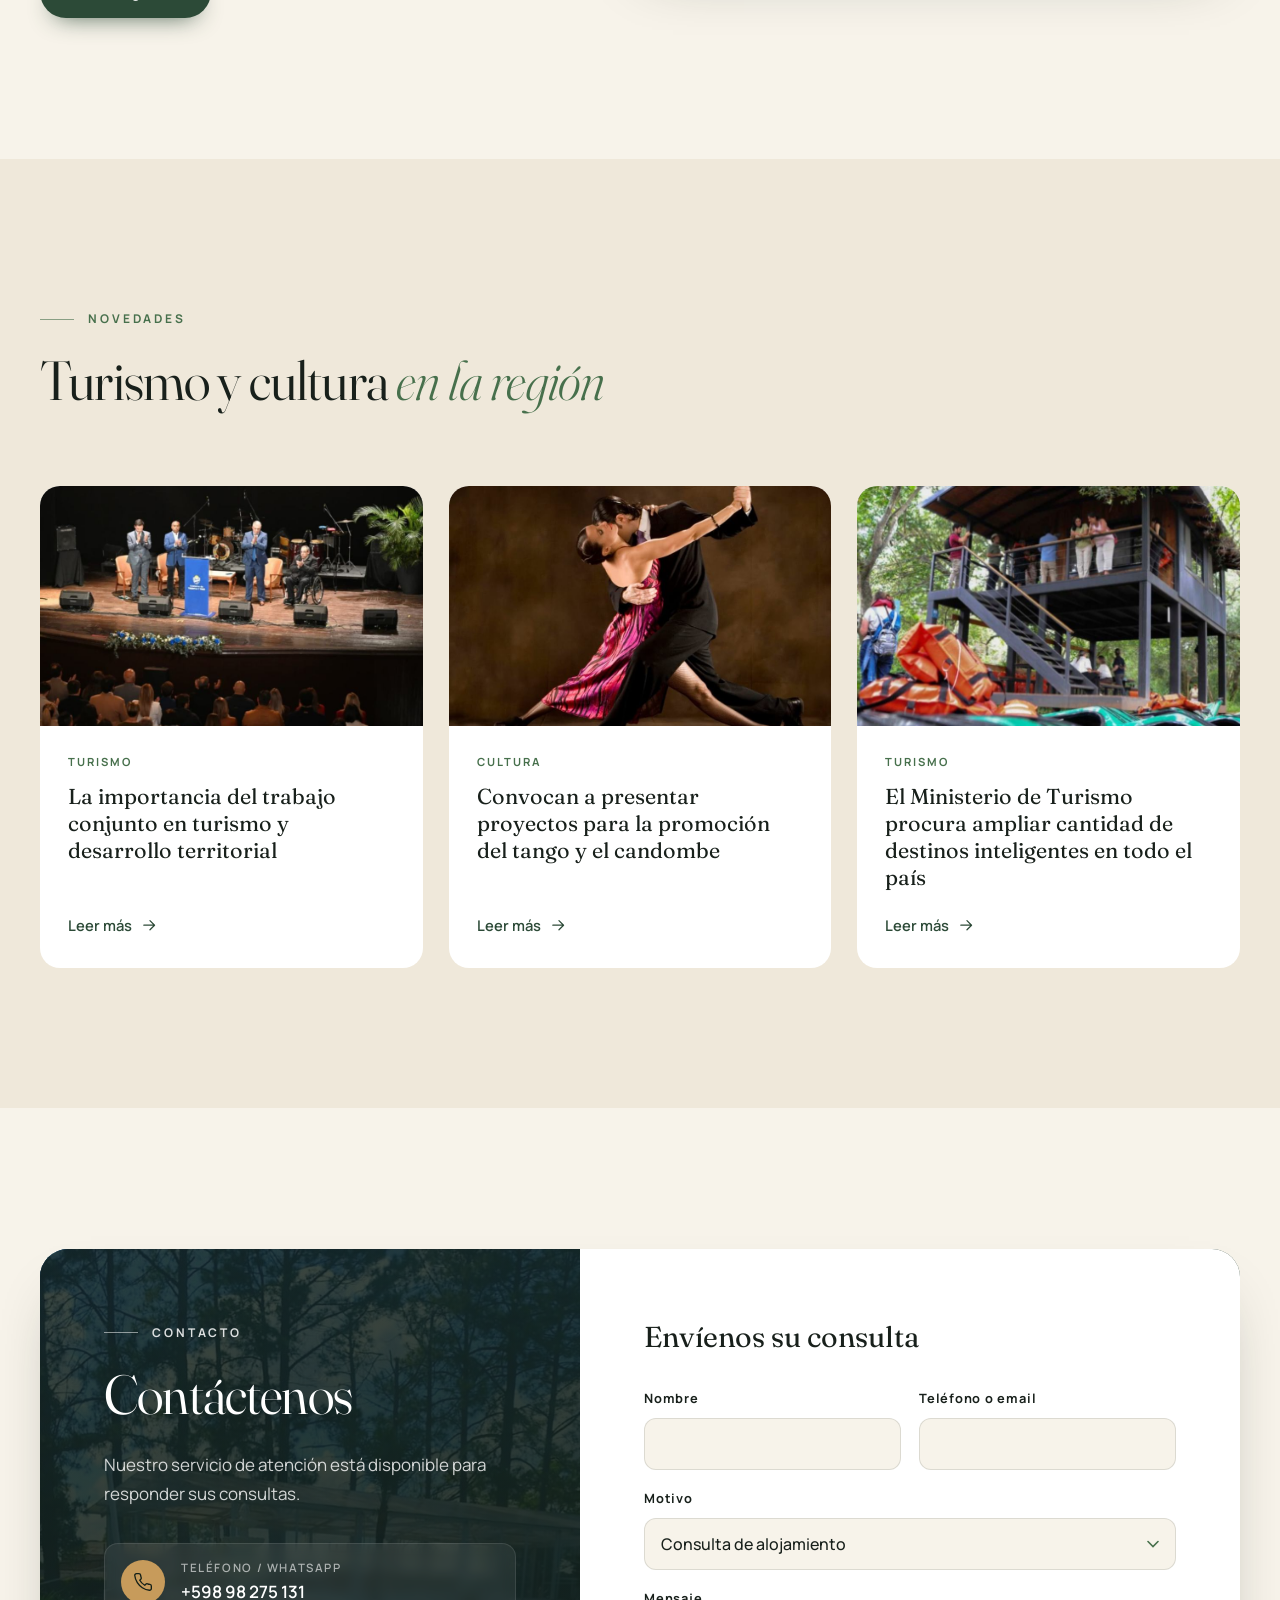
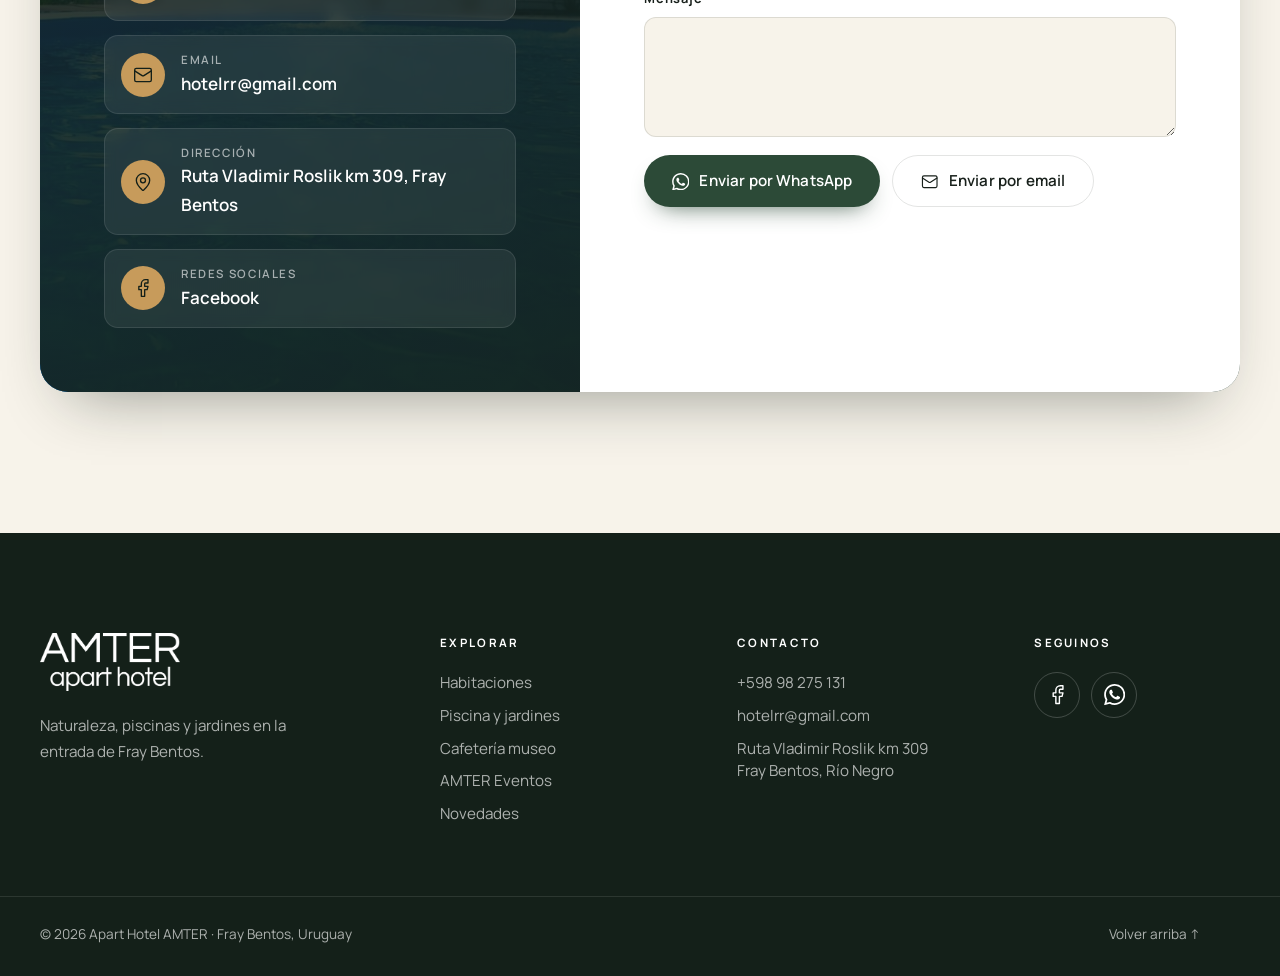
==== commit d4ac09da: "Cafetería museo: fotos arriba y texto abajo Co-Authored-By: Claude Opus 5.5 <noreply@anthropic.com>" ====
--- a/index.html
+++ b/index.html
@@ -270,20 +270,19 @@
 
 <!-- ============ CAFETERÍA MUSEO ============ -->
 <section class="section museum" id="museo">
-  <div class="container museum__grid">
+  <div class="container">
     <div class="museum__media">
       <a class="museum__img reveal" href="assets/img/museo-fachada.jpg" data-gallery="museo" data-caption="Cafetería museo, al lado de la recepción">
-        <img src="assets/img/sm/museo-fachada.jpg" srcset="assets/img/sm/museo-fachada.jpg 640w, assets/img/museo-fachada.jpg 1024w" sizes="(max-width: 980px) 55vw, 30vw" alt="Edificio de piedra gris con los carteles del museo, la recepción y AMTER, entre palmeras al atardecer" loading="lazy">
-      </a>
-      <a class="museum__img museum__img--sign reveal" href="assets/img/museo-cartel.jpg" data-gallery="museo" data-caption="Museo Batalla del Rincón">
-        <img src="assets/img/sm/museo-cartel.jpg" alt="Cartel de chapa con letras iluminadas: Museo Batalla del Rincón" loading="lazy">
+        <img src="assets/img/sm/museo-fachada.jpg" srcset="assets/img/sm/museo-fachada.jpg 640w, assets/img/museo-fachada.jpg 1024w" sizes="(max-width: 640px) 100vw, 50vw" alt="Edificio de piedra gris con los carteles del museo, la recepción y AMTER, entre palmeras al atardecer" loading="lazy">
+      </a>
+      <a class="museum__img reveal" href="assets/img/museo-cartel.jpg" data-gallery="museo" data-caption="Museo Batalla del Rincón">
+        <img src="assets/img/sm/museo-cartel.jpg" srcset="assets/img/sm/museo-cartel.jpg 800w, assets/img/museo-cartel.jpg 1280w" sizes="(max-width: 640px) 100vw, 50vw" alt="Cartel de chapa con letras iluminadas: Museo Batalla del Rincón" loading="lazy">
       </a>
     </div>
     <div class="museum__text">
       <p class="eyebrow reveal">Cafetería museo</p>
       <h2 class="h2 reveal">Museo <em>Batalla del Rincón</em></h2>
-      <p class="lead reveal">Café y un poco de historia, al lado de la recepción.</p>
-      <p class="reveal">Pase a tomar algo y a recorrer el museo, dedicado a la batalla de 1825.</p>
+      <p class="reveal">Café y un poco de historia, al lado de la recepción. Pase a tomar algo y a recorrer el museo, dedicado a la batalla de 1825.</p>
       <div class="chips reveal">
         <span><svg class="icon"><use href="#i-coffee"/></svg>Cafetería</span>
         <span><svg class="icon"><use href="#i-landmark"/></svg>Museo</span>
--- a/assets/css/styles.css
+++ b/assets/css/styles.css
@@ -323,16 +323,18 @@
 
 /* ---------- Cafetería museo ---------- */
 .museum { background: var(--crema-2); }
-.museum__grid { display: grid; grid-template-columns: 1.1fr 0.9fr; gap: clamp(40px, 7vw, 110px); align-items: center; }
-.museum__media { display: grid; grid-template-columns: 1.15fr 0.85fr; gap: 16px; align-items: end; }
+.museum__media { display: grid; grid-template-columns: 1fr 1fr; gap: 16px; }
 .museum__img {
-  position: relative; display: block; aspect-ratio: 3 / 4;
+  position: relative; display: block; aspect-ratio: 4 / 3;
   border-radius: var(--radius); overflow: hidden; box-shadow: var(--shadow); background: var(--verde-900);
 }
-.museum__img img { width: 100%; height: 100%; object-fit: cover; transition: transform 1.2s var(--ease); }
+.museum__img img { width: 100%; height: 100%; object-fit: cover; object-position: 50% 55%; transition: transform 1.2s var(--ease); }
 .museum__img:hover img { transform: scale(1.04); }
-.museum__img--sign { aspect-ratio: 4 / 5; margin-bottom: clamp(36px, 6vw, 80px); }
+.museum__text { max-width: 620px; margin: clamp(40px, 5vw, 64px) auto 0; text-align: center; }
+.museum__text p:not(.eyebrow) { color: var(--texto); font-size: 1.1rem; }
+.museum__text .chips { justify-content: center; }
 .museum .eyebrow { color: var(--corten); }
+.museum .eyebrow::after { content: ""; width: 34px; height: 1px; background: currentColor; opacity: 0.6; }
 .museum .h2 em { color: var(--corten); }
 .museum .chips .icon { color: var(--corten); }
 
@@ -720,12 +722,10 @@
   .nav__phone { display: inline-flex; align-items: center; gap: 12px; color: rgba(255, 255, 255, 0.8); }
 
   .intro__grid,
-  .museum__grid,
   .food__grid,
   .location__grid,
   .events__top { grid-template-columns: 1fr; }
-  .intro__media,
-  .museum__media { max-width: 560px; }
+  .intro__media { max-width: 560px; }
   .features { grid-template-columns: repeat(4, minmax(0, 1fr)); }
   .section-head--split { grid-template-columns: 1fr; gap: 0; }
   .section-head--split .h2 { margin-bottom: 24px; }
@@ -756,7 +756,8 @@
 
   .feature { padding: 14px 4px; gap: 6px; font-size: 0.76rem; }
   .feature .icon { width: 20px; height: 20px; }
-  .museum__media { gap: 12px; }
+  .museum__media { grid-template-columns: 1fr; gap: 12px; }
+  .museum__text p:not(.eyebrow) { font-size: 1rem; }
 
   .carousel__slide { flex-basis: 84%; }
   .carousel__btn { display: none; }
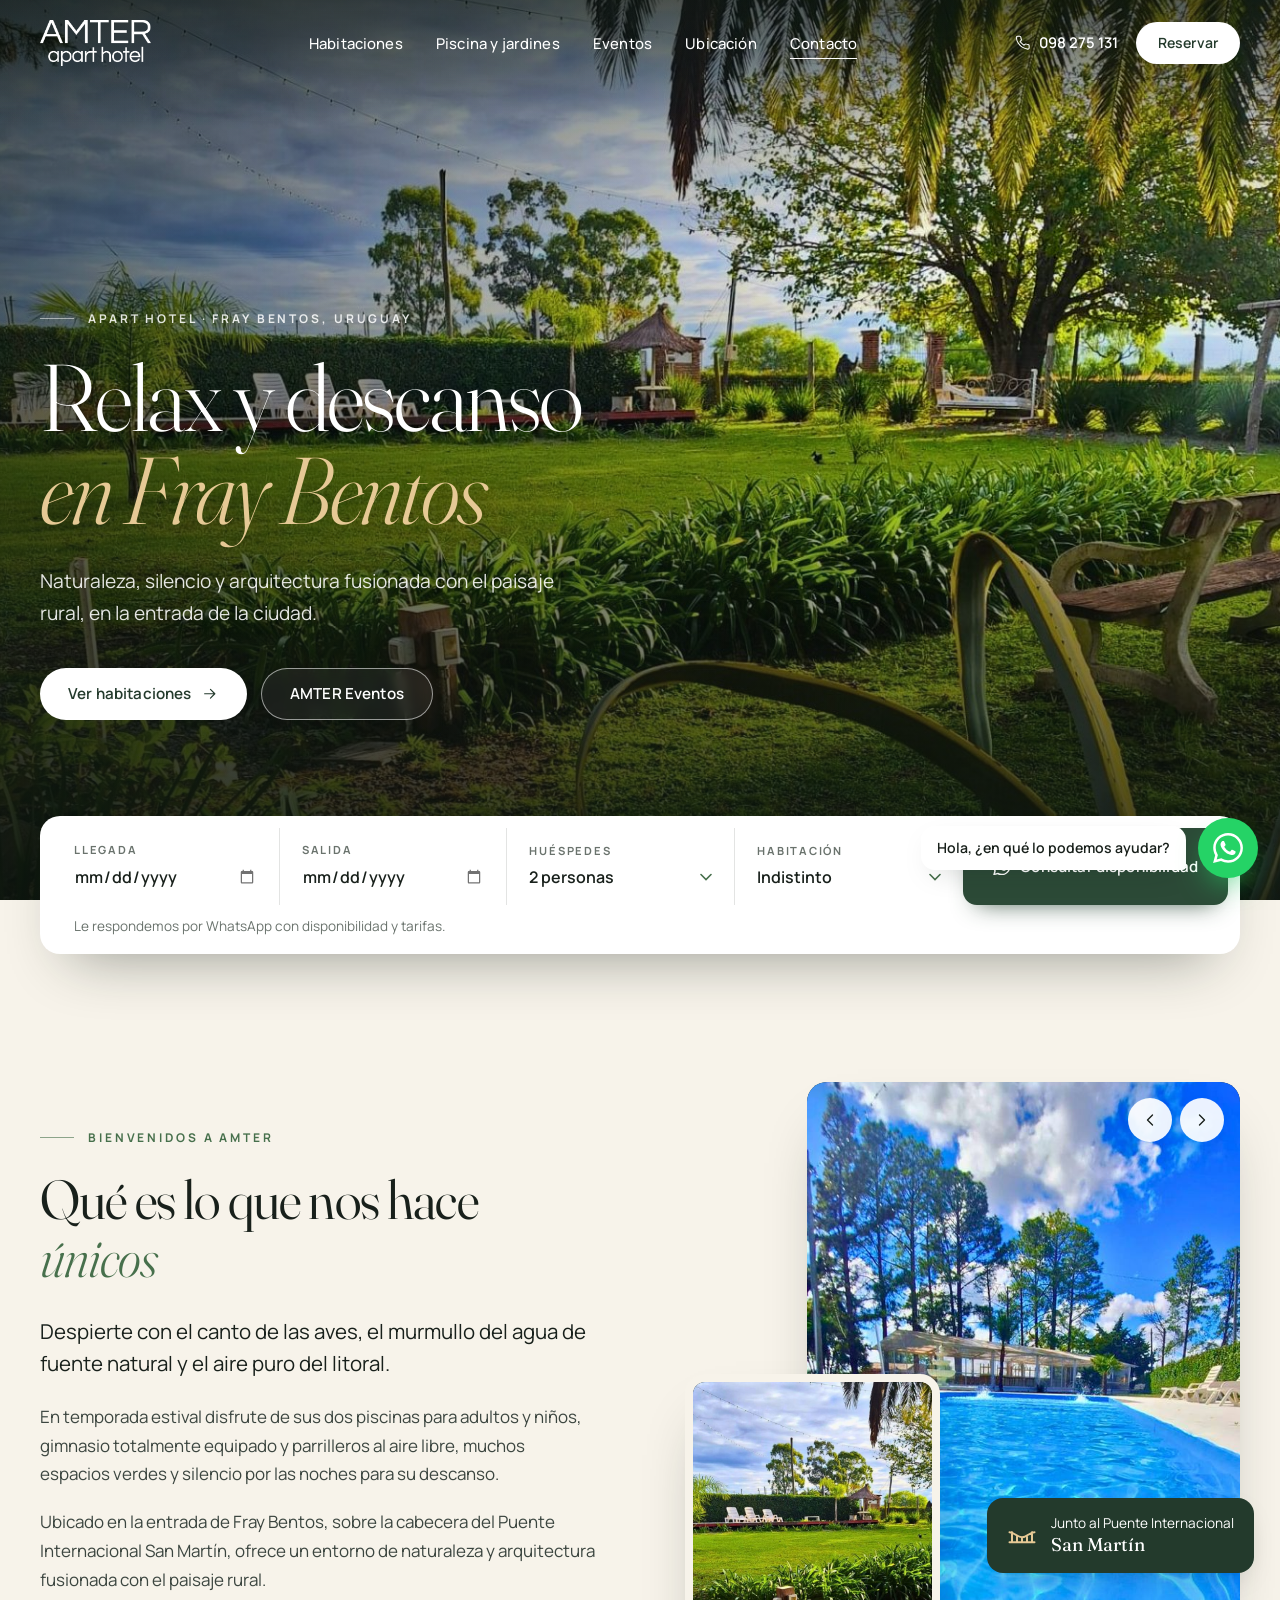
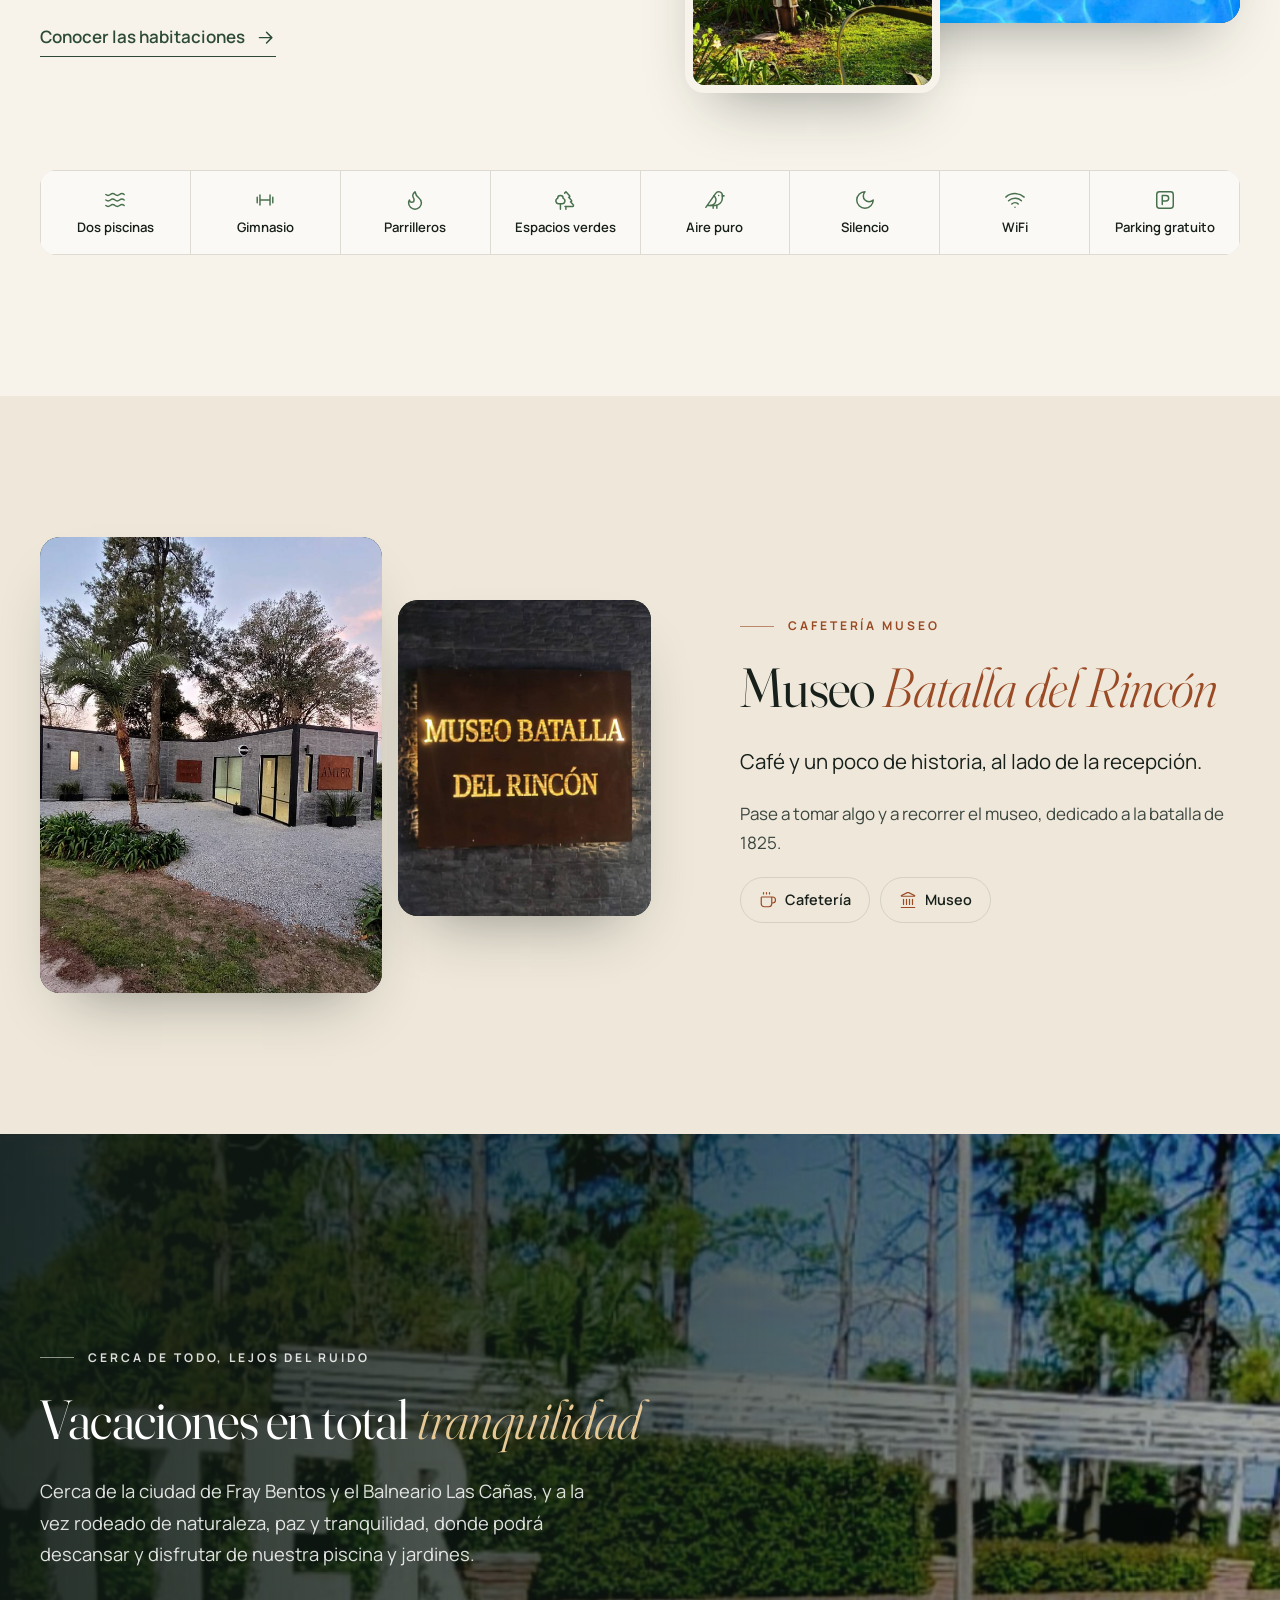
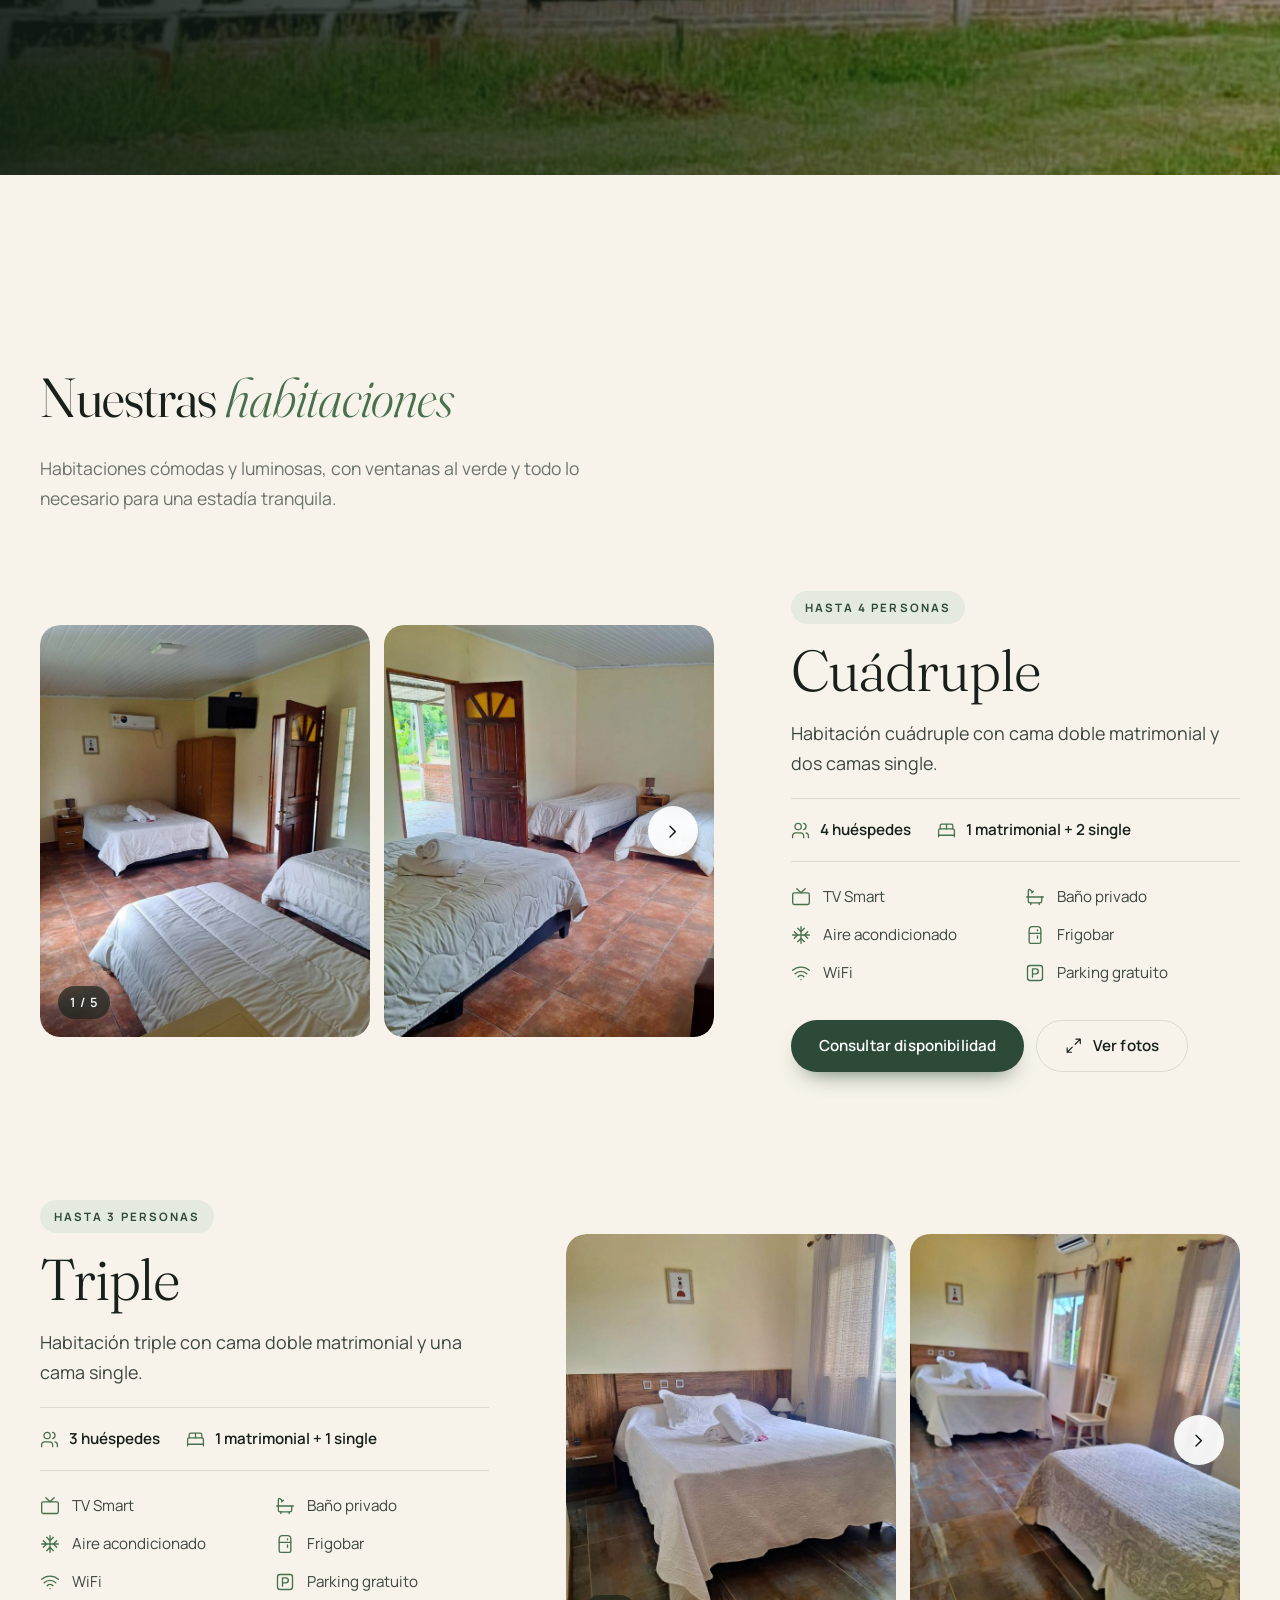
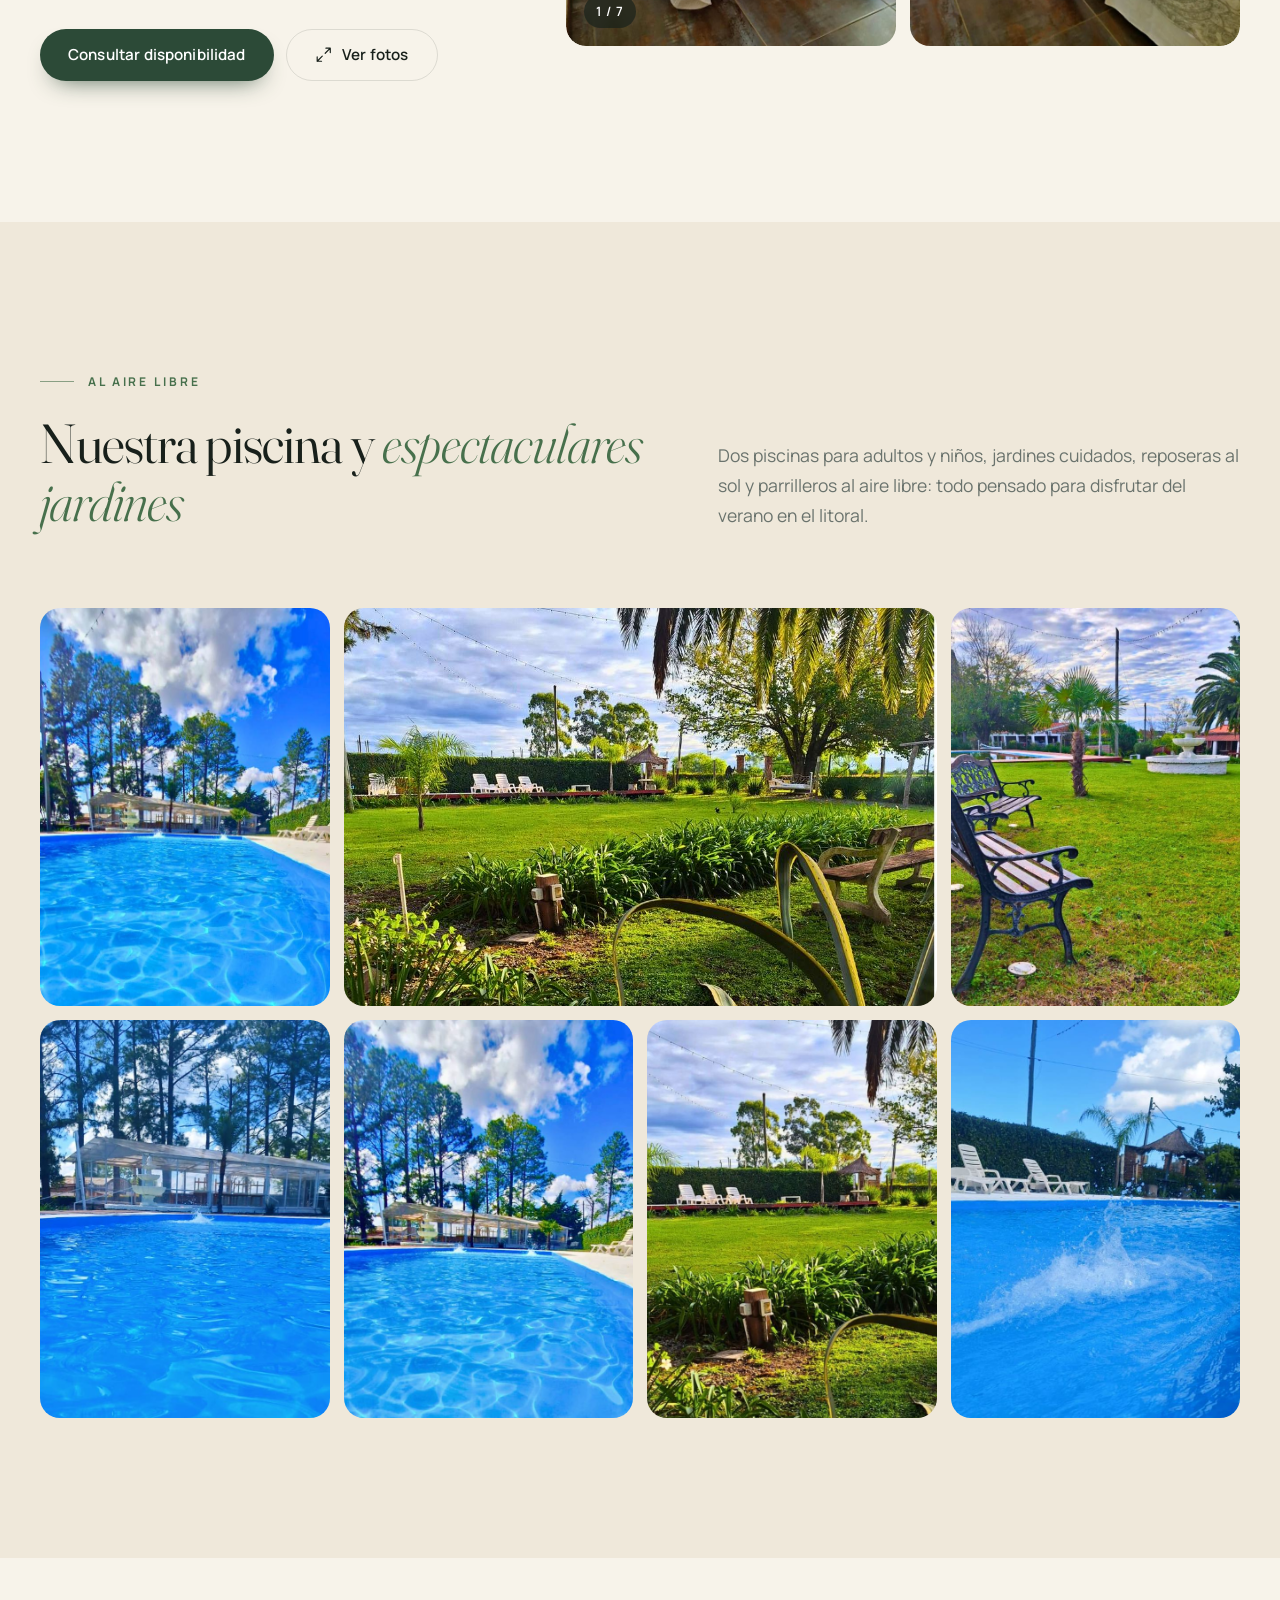
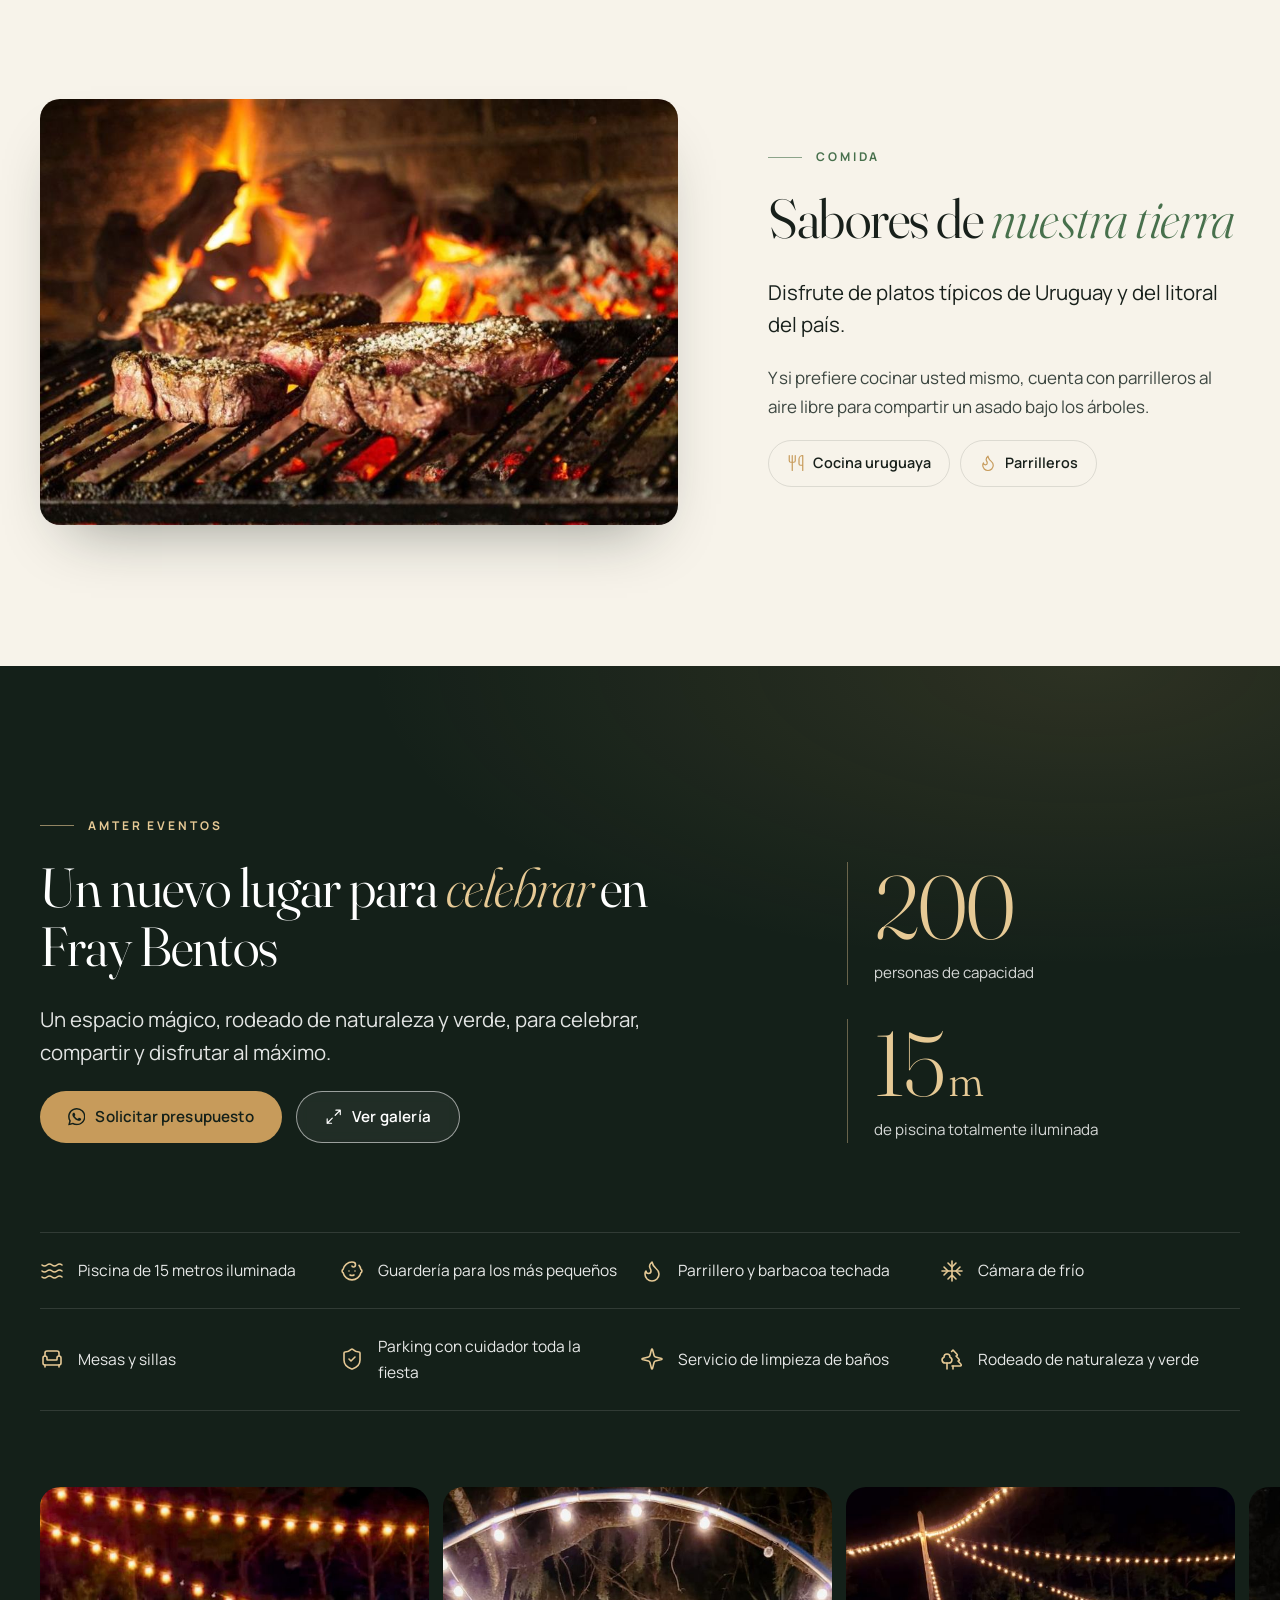
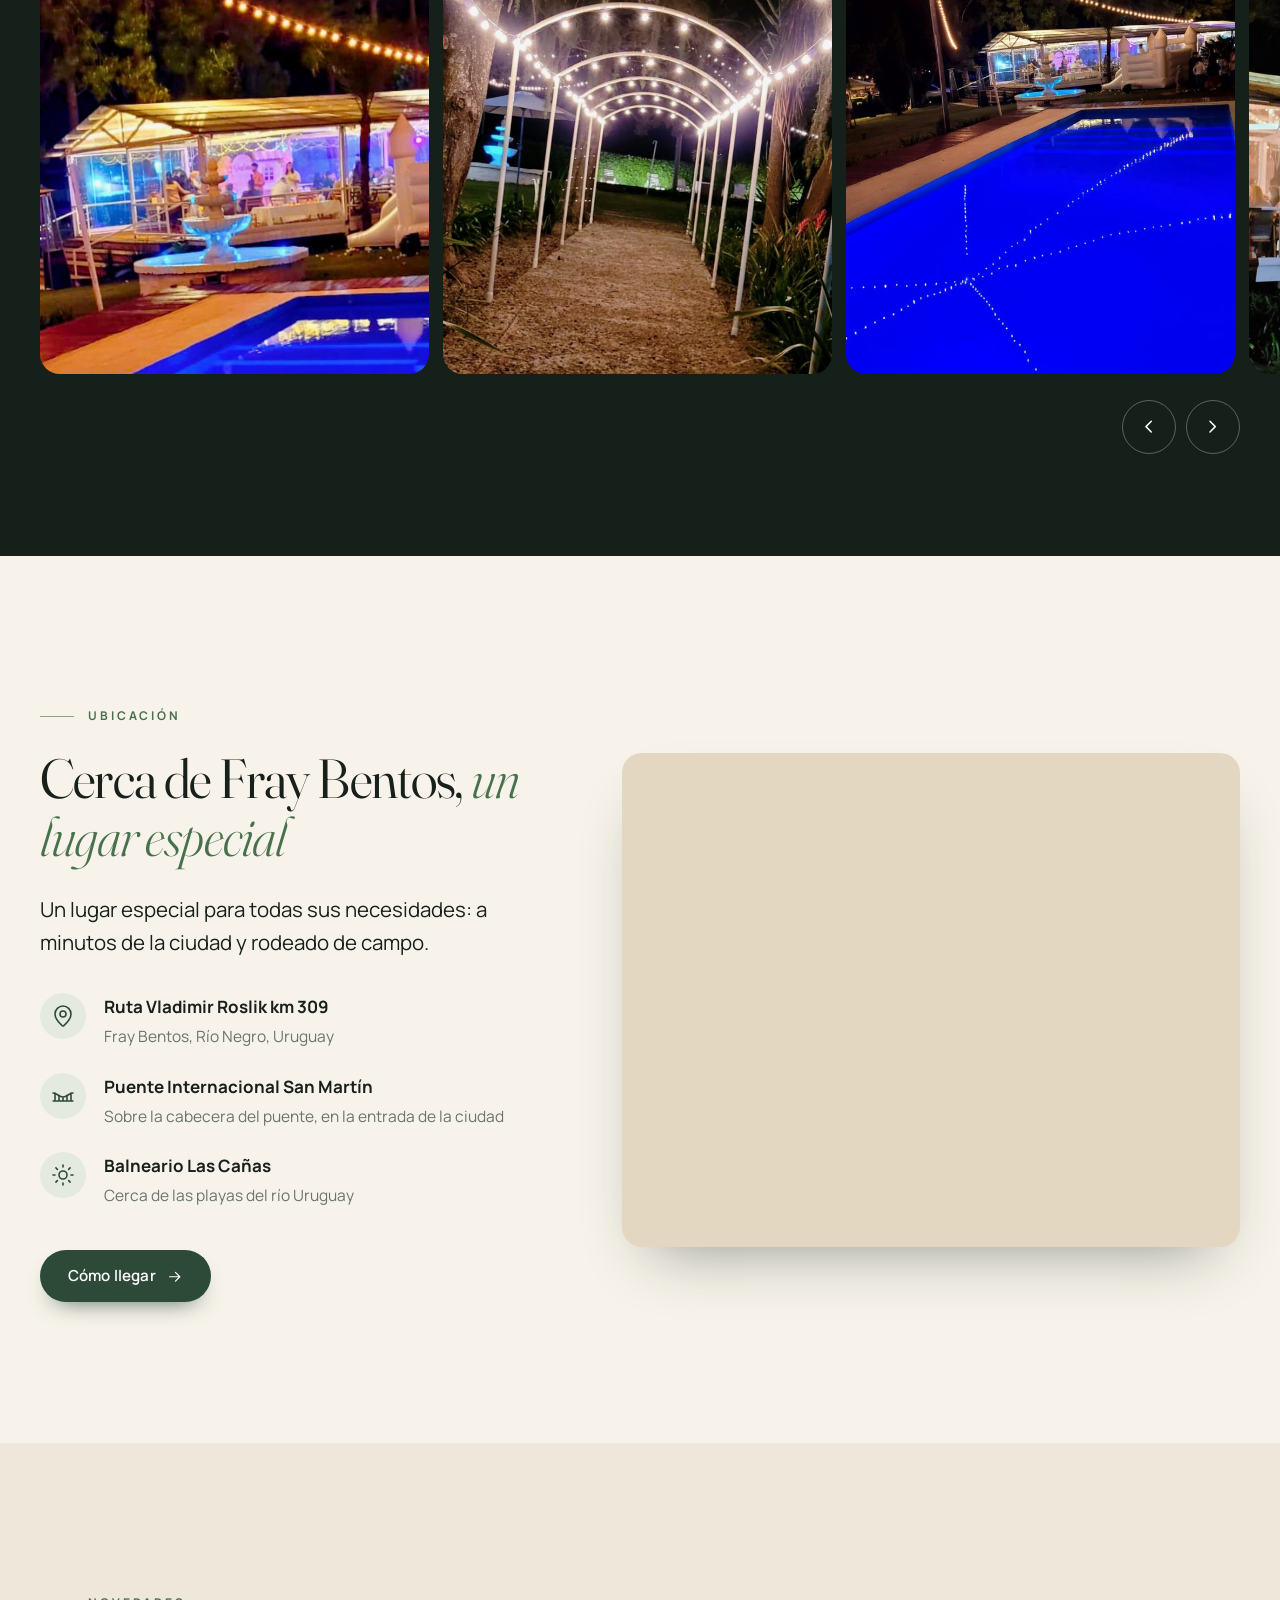
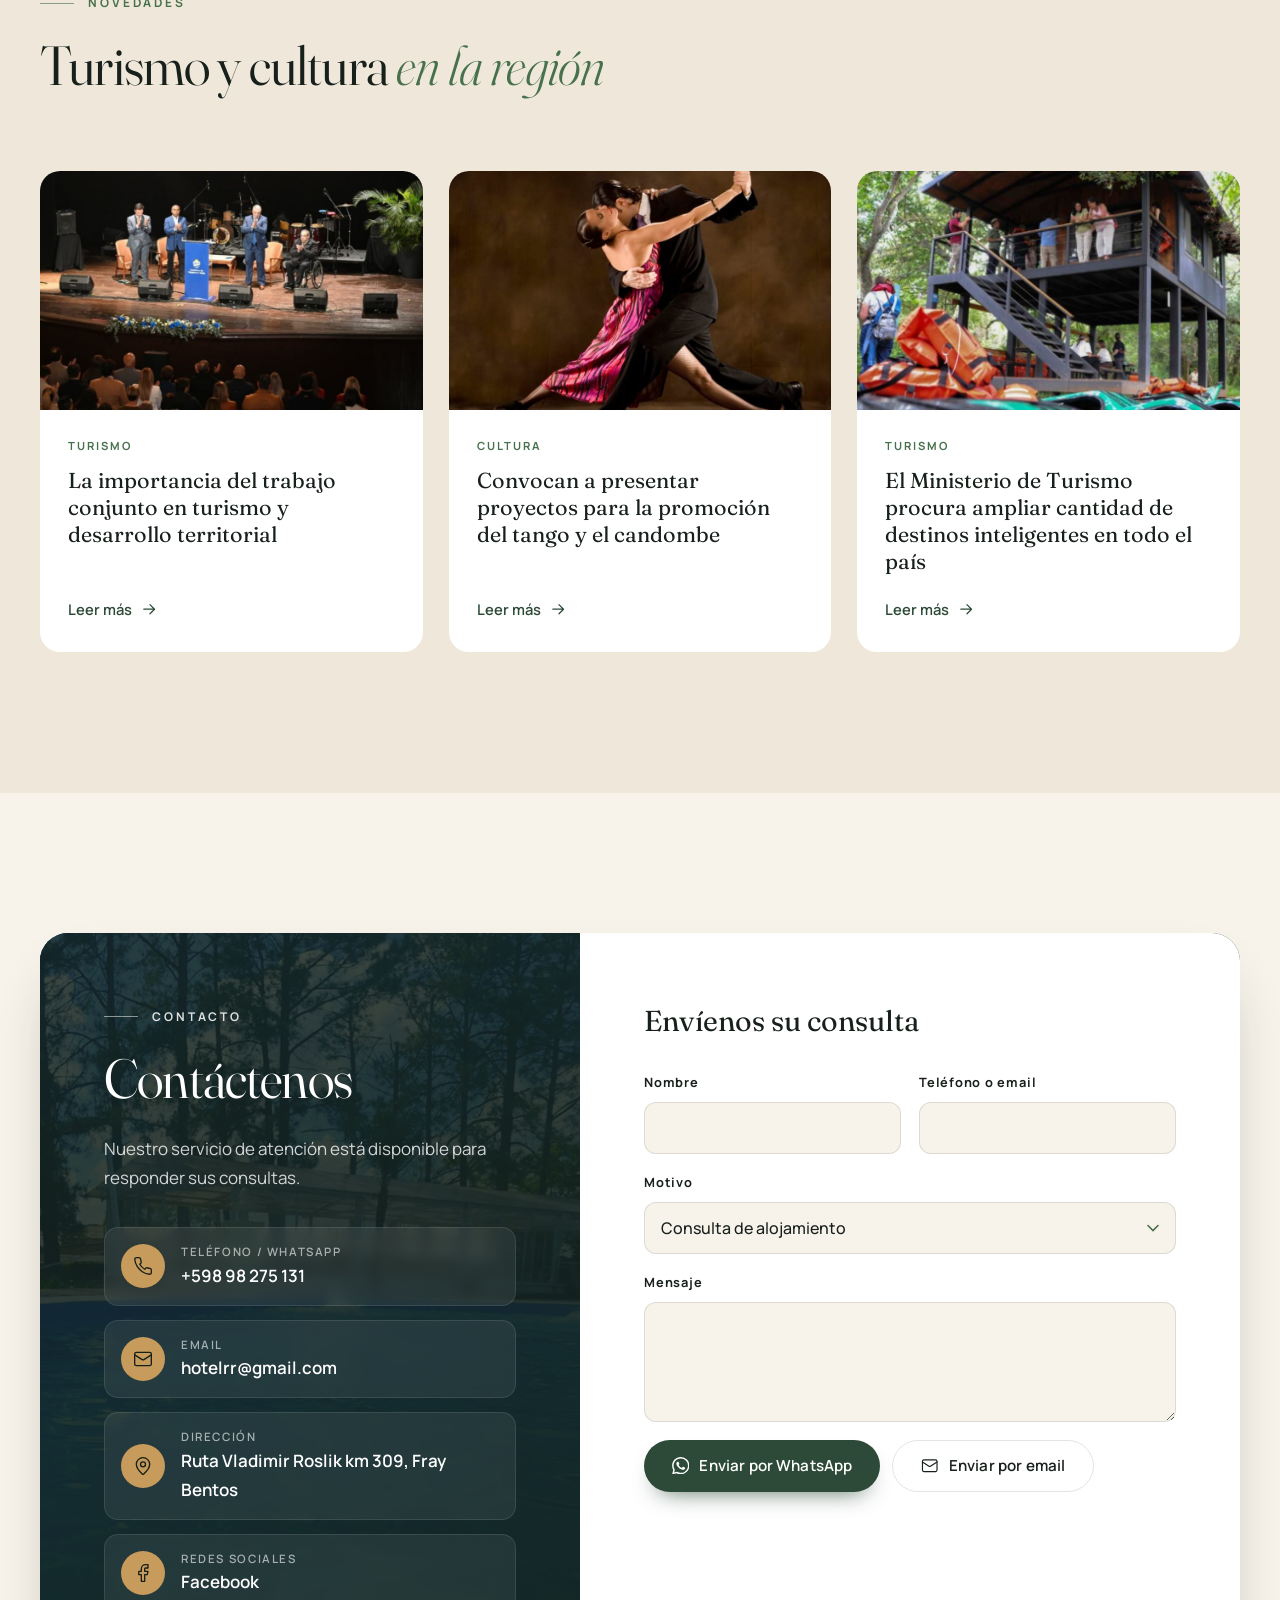
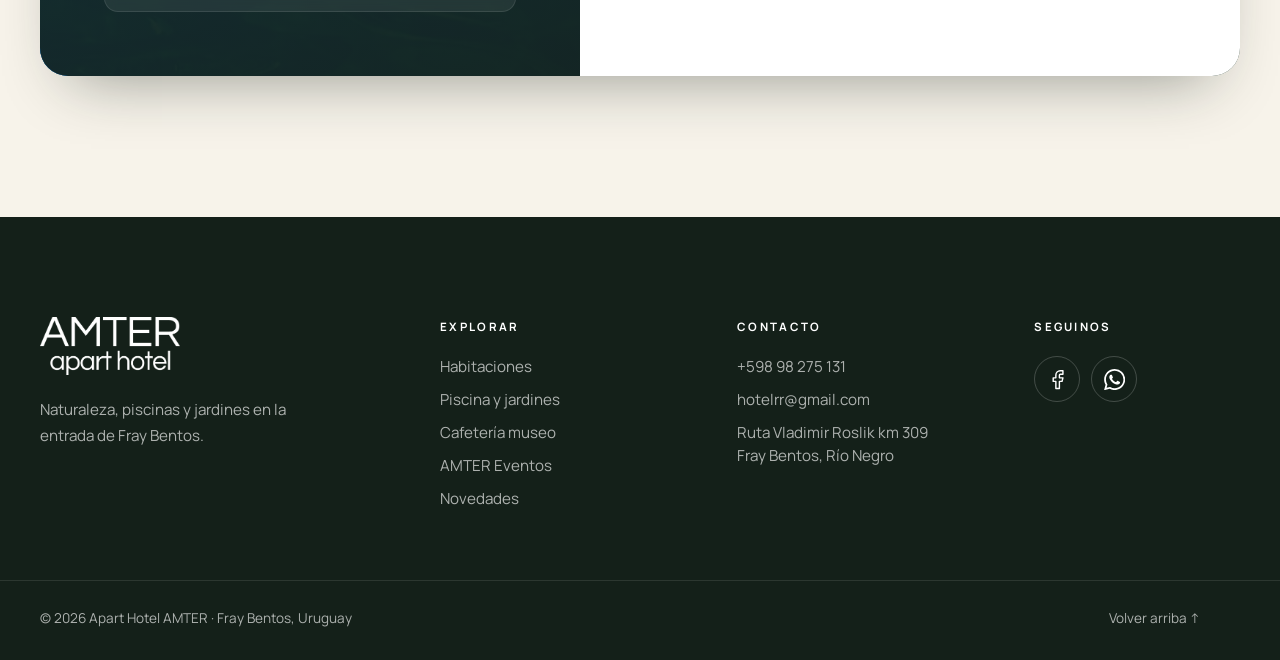
==== commit eefb8611: "Volver al diseño anterior de la cafetería museo This reverts commit d4ac09d.  Co-Authored-By: Claude" ====
--- a/index.html
+++ b/index.html
@@ -270,19 +270,20 @@
 
 <!-- ============ CAFETERÍA MUSEO ============ -->
 <section class="section museum" id="museo">
-  <div class="container">
+  <div class="container museum__grid">
     <div class="museum__media">
       <a class="museum__img reveal" href="assets/img/museo-fachada.jpg" data-gallery="museo" data-caption="Cafetería museo, al lado de la recepción">
-        <img src="assets/img/sm/museo-fachada.jpg" srcset="assets/img/sm/museo-fachada.jpg 640w, assets/img/museo-fachada.jpg 1024w" sizes="(max-width: 640px) 100vw, 50vw" alt="Edificio de piedra gris con los carteles del museo, la recepción y AMTER, entre palmeras al atardecer" loading="lazy">
-      </a>
-      <a class="museum__img reveal" href="assets/img/museo-cartel.jpg" data-gallery="museo" data-caption="Museo Batalla del Rincón">
-        <img src="assets/img/sm/museo-cartel.jpg" srcset="assets/img/sm/museo-cartel.jpg 800w, assets/img/museo-cartel.jpg 1280w" sizes="(max-width: 640px) 100vw, 50vw" alt="Cartel de chapa con letras iluminadas: Museo Batalla del Rincón" loading="lazy">
+        <img src="assets/img/sm/museo-fachada.jpg" srcset="assets/img/sm/museo-fachada.jpg 640w, assets/img/museo-fachada.jpg 1024w" sizes="(max-width: 980px) 55vw, 30vw" alt="Edificio de piedra gris con los carteles del museo, la recepción y AMTER, entre palmeras al atardecer" loading="lazy">
+      </a>
+      <a class="museum__img museum__img--sign reveal" href="assets/img/museo-cartel.jpg" data-gallery="museo" data-caption="Museo Batalla del Rincón">
+        <img src="assets/img/sm/museo-cartel.jpg" alt="Cartel de chapa con letras iluminadas: Museo Batalla del Rincón" loading="lazy">
       </a>
     </div>
     <div class="museum__text">
       <p class="eyebrow reveal">Cafetería museo</p>
       <h2 class="h2 reveal">Museo <em>Batalla del Rincón</em></h2>
-      <p class="reveal">Café y un poco de historia, al lado de la recepción. Pase a tomar algo y a recorrer el museo, dedicado a la batalla de 1825.</p>
+      <p class="lead reveal">Café y un poco de historia, al lado de la recepción.</p>
+      <p class="reveal">Pase a tomar algo y a recorrer el museo, dedicado a la batalla de 1825.</p>
       <div class="chips reveal">
         <span><svg class="icon"><use href="#i-coffee"/></svg>Cafetería</span>
         <span><svg class="icon"><use href="#i-landmark"/></svg>Museo</span>
--- a/assets/css/styles.css
+++ b/assets/css/styles.css
@@ -323,18 +323,16 @@
 
 /* ---------- Cafetería museo ---------- */
 .museum { background: var(--crema-2); }
-.museum__media { display: grid; grid-template-columns: 1fr 1fr; gap: 16px; }
+.museum__grid { display: grid; grid-template-columns: 1.1fr 0.9fr; gap: clamp(40px, 7vw, 110px); align-items: center; }
+.museum__media { display: grid; grid-template-columns: 1.15fr 0.85fr; gap: 16px; align-items: end; }
 .museum__img {
-  position: relative; display: block; aspect-ratio: 4 / 3;
+  position: relative; display: block; aspect-ratio: 3 / 4;
   border-radius: var(--radius); overflow: hidden; box-shadow: var(--shadow); background: var(--verde-900);
 }
-.museum__img img { width: 100%; height: 100%; object-fit: cover; object-position: 50% 55%; transition: transform 1.2s var(--ease); }
+.museum__img img { width: 100%; height: 100%; object-fit: cover; transition: transform 1.2s var(--ease); }
 .museum__img:hover img { transform: scale(1.04); }
-.museum__text { max-width: 620px; margin: clamp(40px, 5vw, 64px) auto 0; text-align: center; }
-.museum__text p:not(.eyebrow) { color: var(--texto); font-size: 1.1rem; }
-.museum__text .chips { justify-content: center; }
+.museum__img--sign { aspect-ratio: 4 / 5; margin-bottom: clamp(36px, 6vw, 80px); }
 .museum .eyebrow { color: var(--corten); }
-.museum .eyebrow::after { content: ""; width: 34px; height: 1px; background: currentColor; opacity: 0.6; }
 .museum .h2 em { color: var(--corten); }
 .museum .chips .icon { color: var(--corten); }
 
@@ -722,10 +720,12 @@
   .nav__phone { display: inline-flex; align-items: center; gap: 12px; color: rgba(255, 255, 255, 0.8); }
 
   .intro__grid,
+  .museum__grid,
   .food__grid,
   .location__grid,
   .events__top { grid-template-columns: 1fr; }
-  .intro__media { max-width: 560px; }
+  .intro__media,
+  .museum__media { max-width: 560px; }
   .features { grid-template-columns: repeat(4, minmax(0, 1fr)); }
   .section-head--split { grid-template-columns: 1fr; gap: 0; }
   .section-head--split .h2 { margin-bottom: 24px; }
@@ -756,8 +756,7 @@
 
   .feature { padding: 14px 4px; gap: 6px; font-size: 0.76rem; }
   .feature .icon { width: 20px; height: 20px; }
-  .museum__media { grid-template-columns: 1fr; gap: 12px; }
-  .museum__text p:not(.eyebrow) { font-size: 1rem; }
+  .museum__media { gap: 12px; }
 
   .carousel__slide { flex-basis: 84%; }
   .carousel__btn { display: none; }
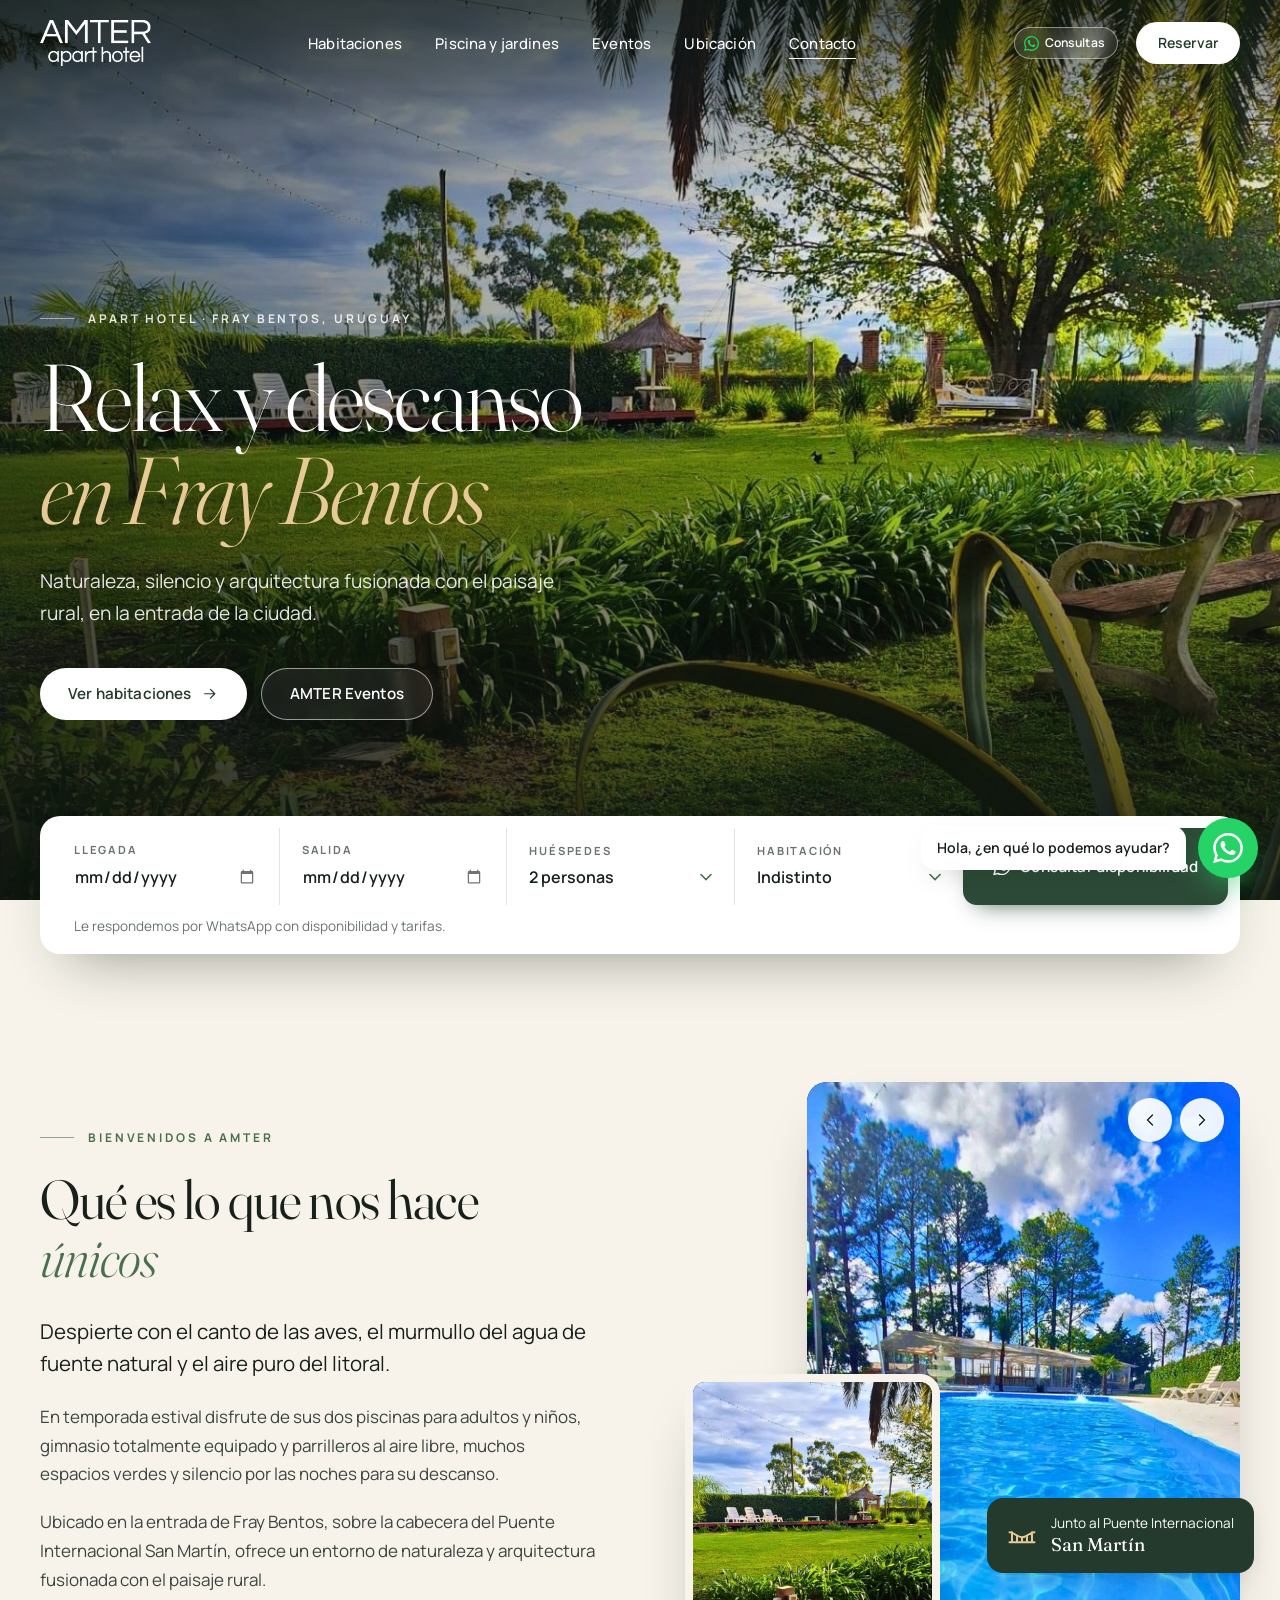
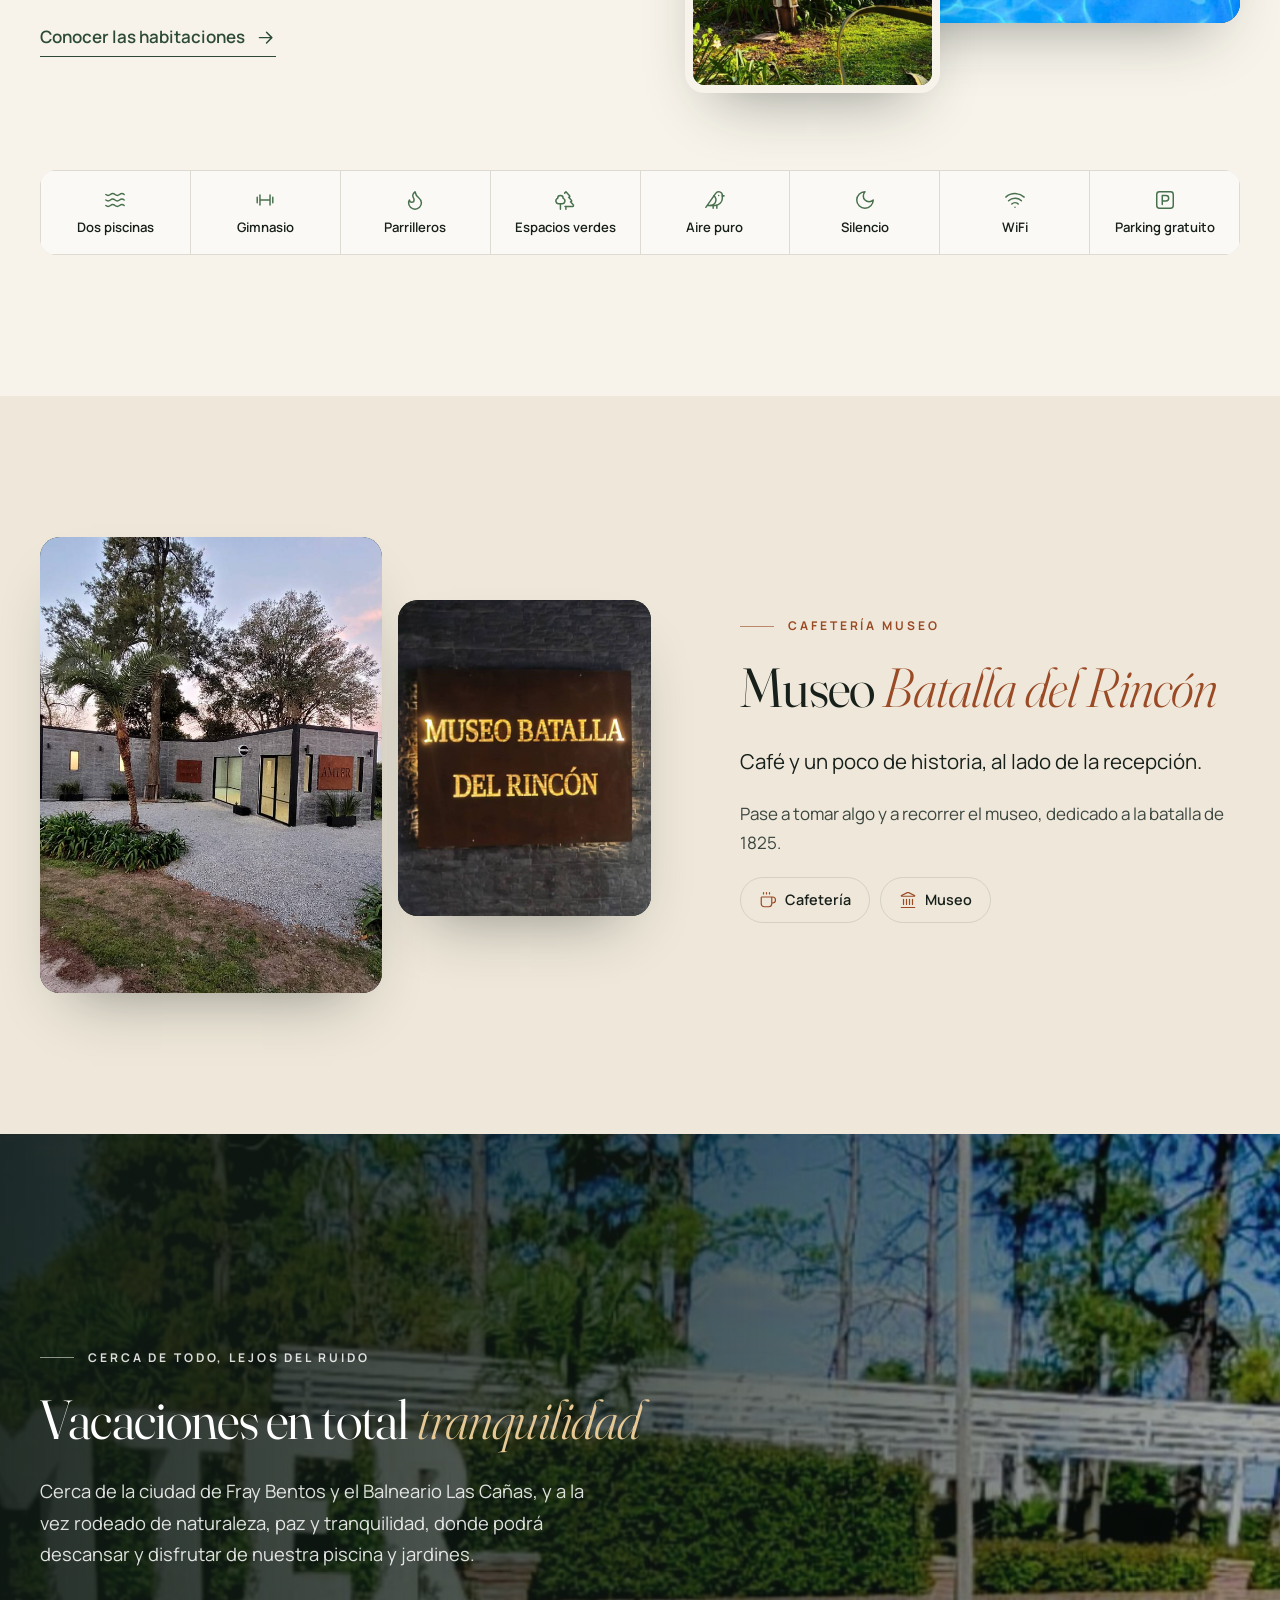
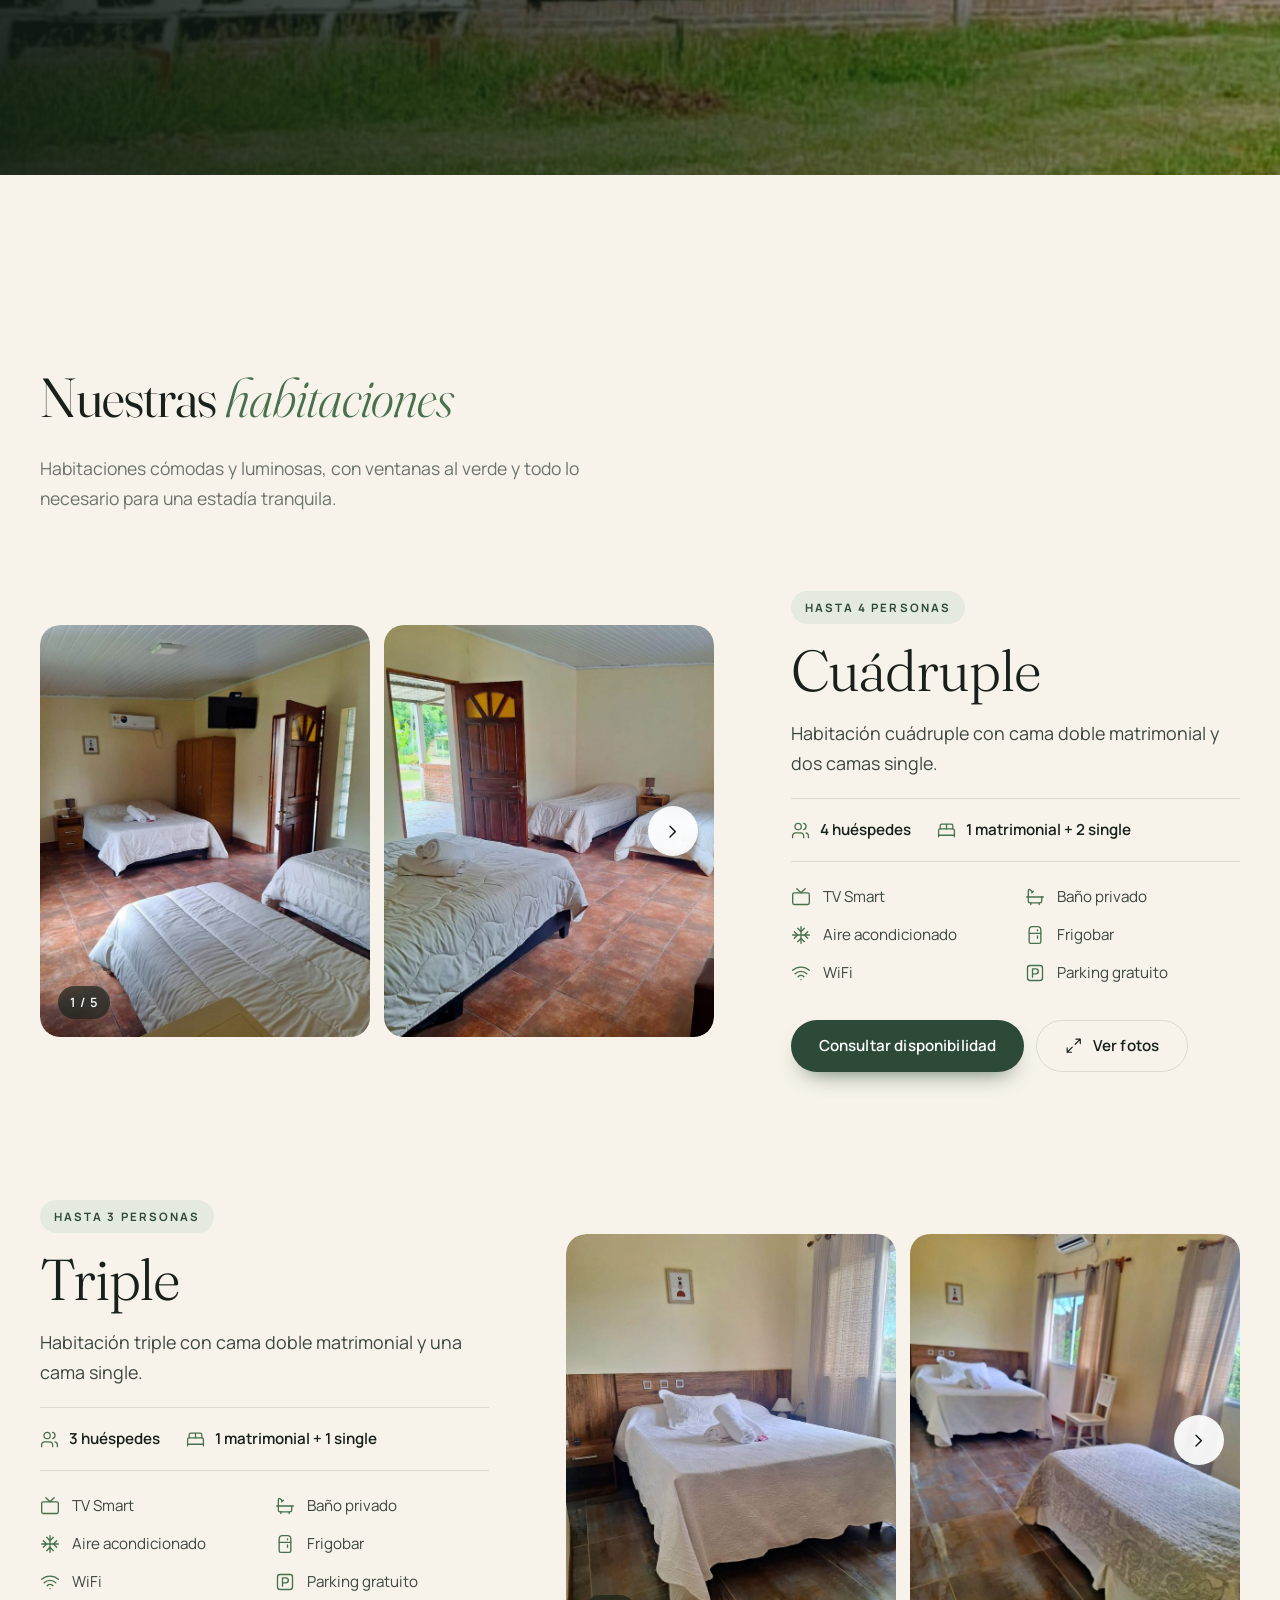
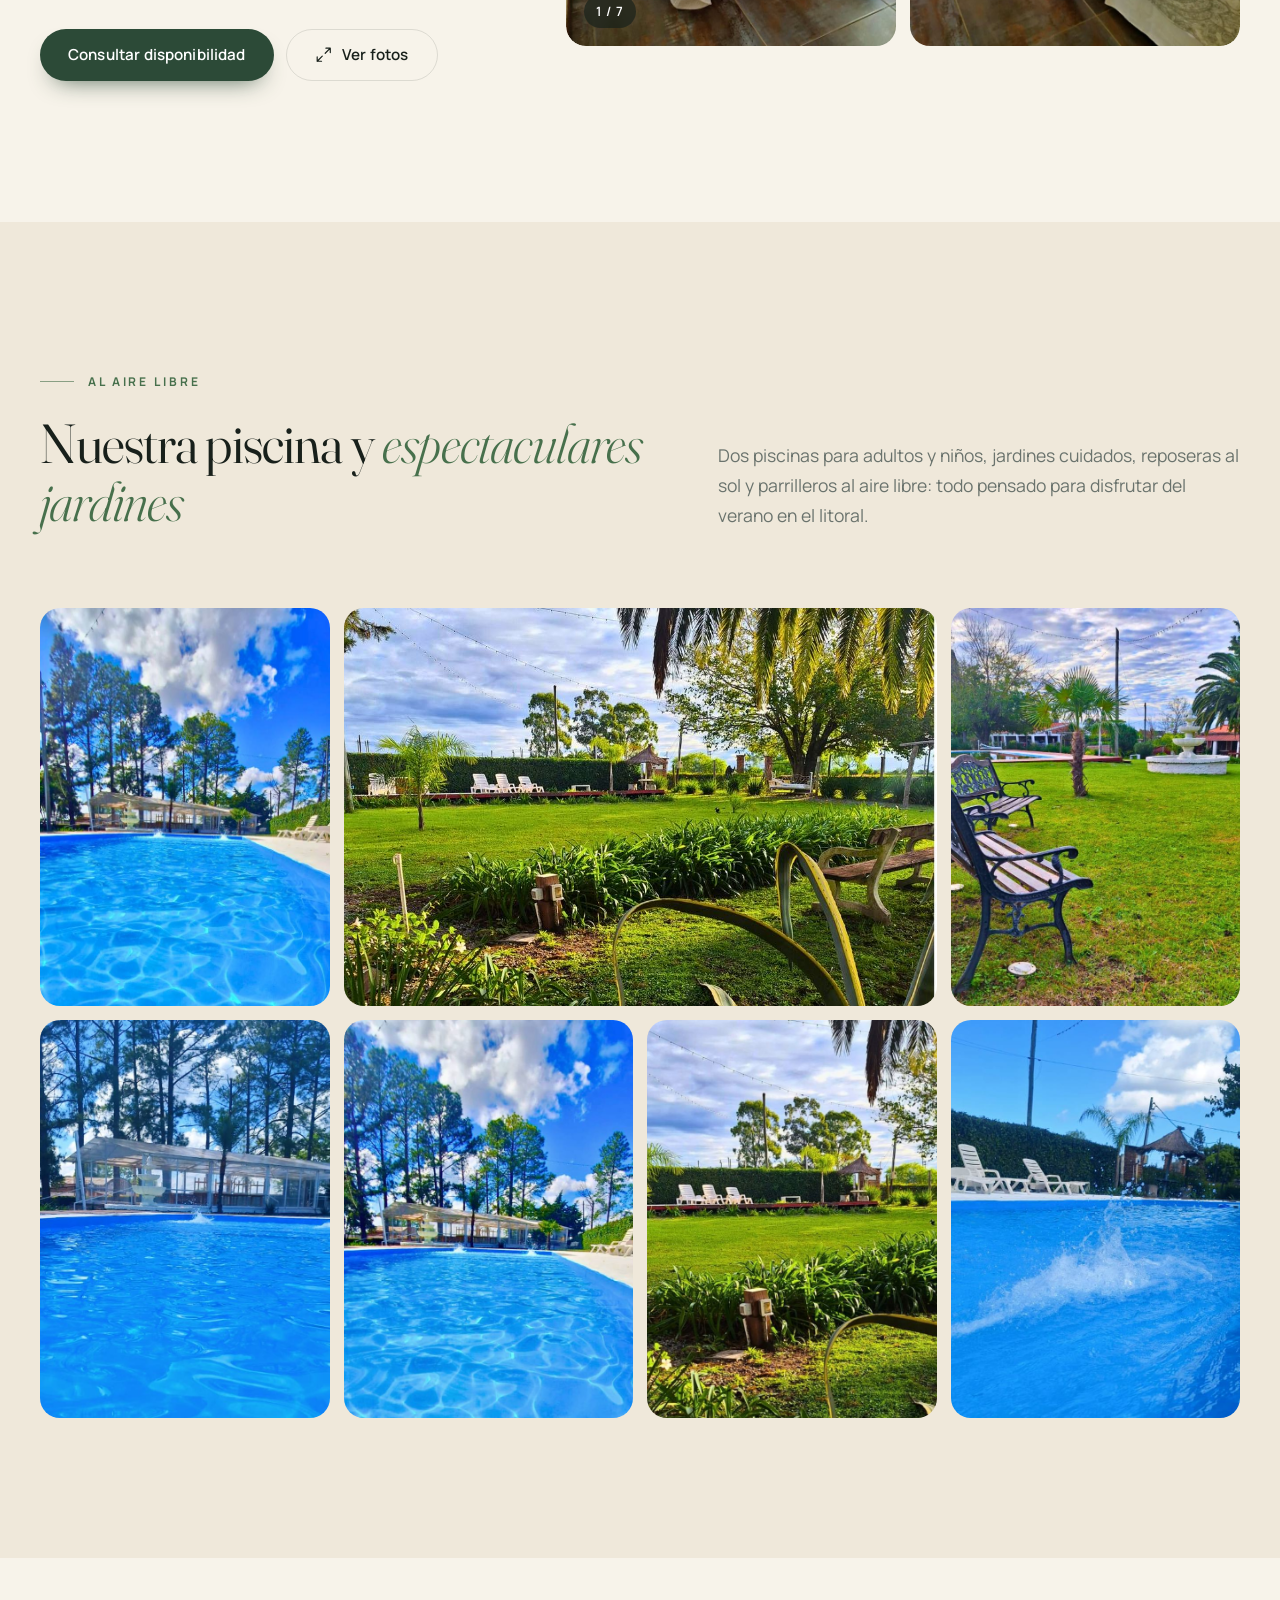
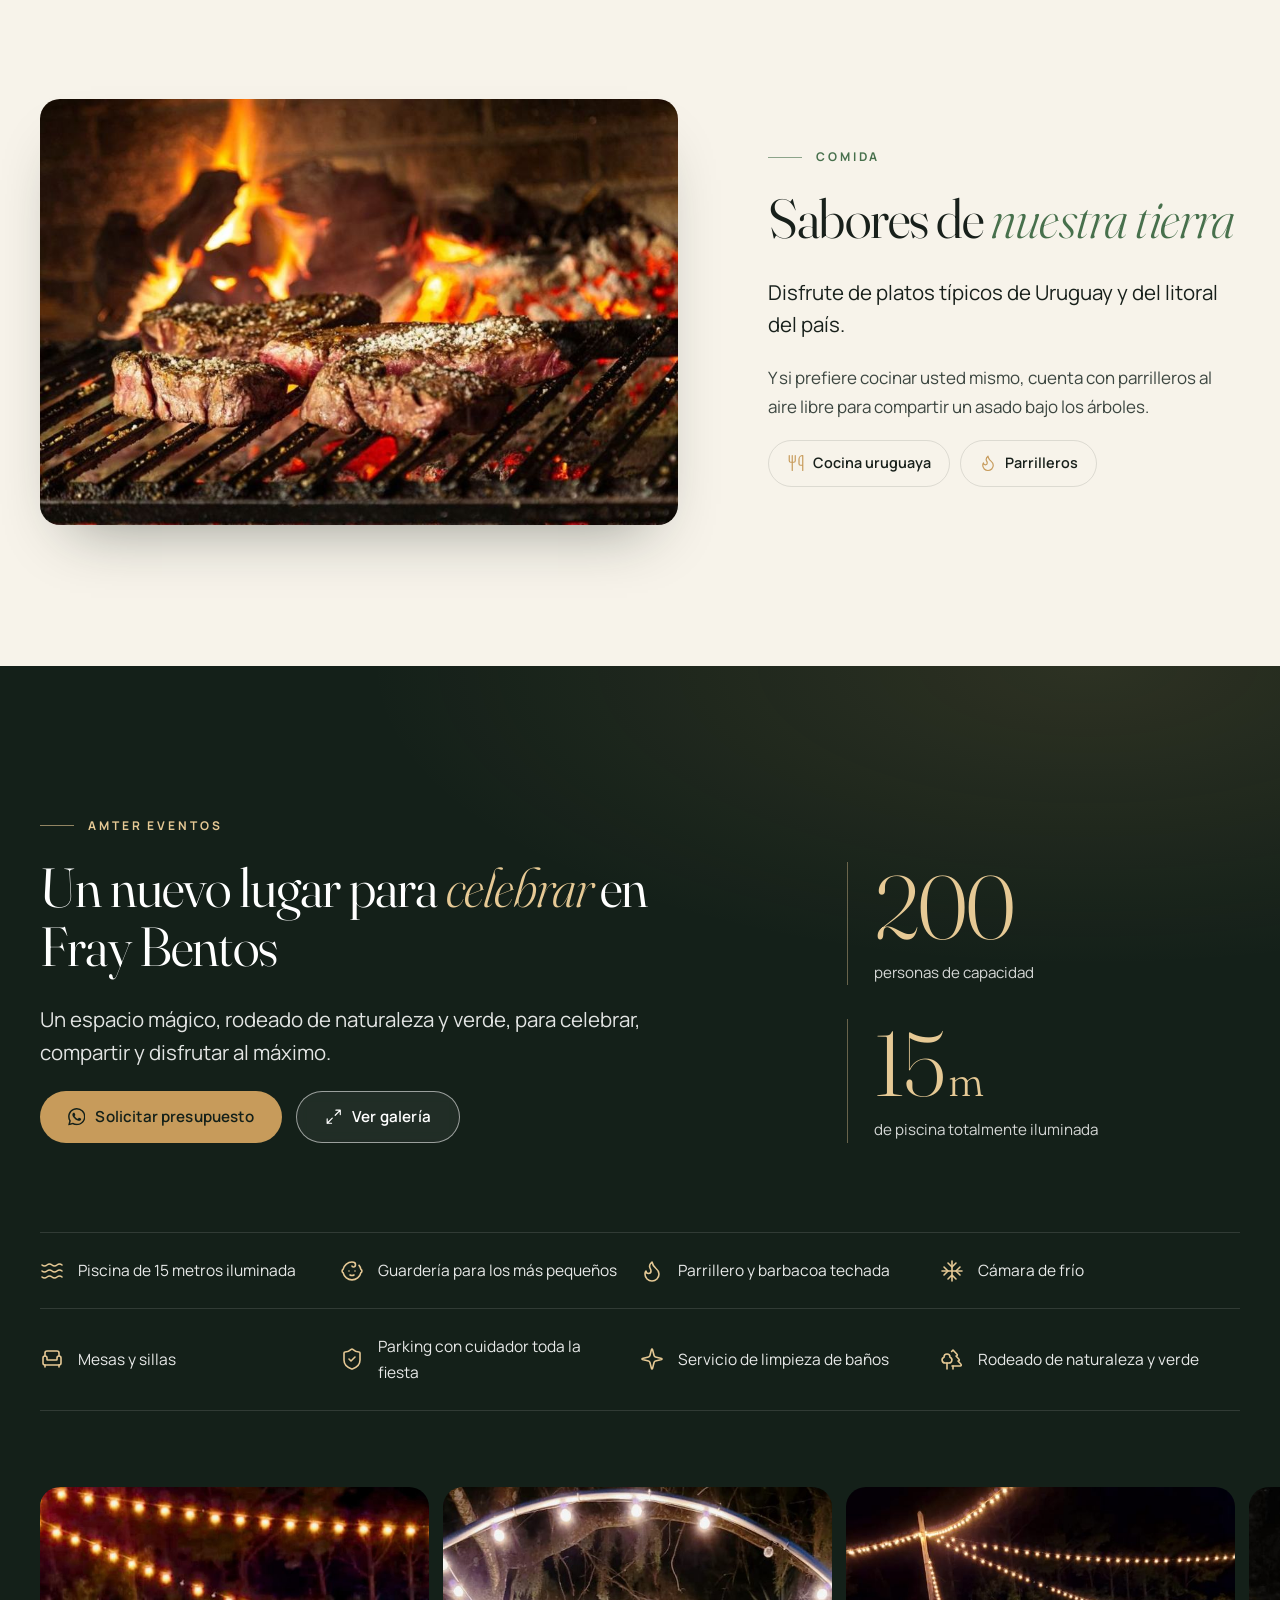
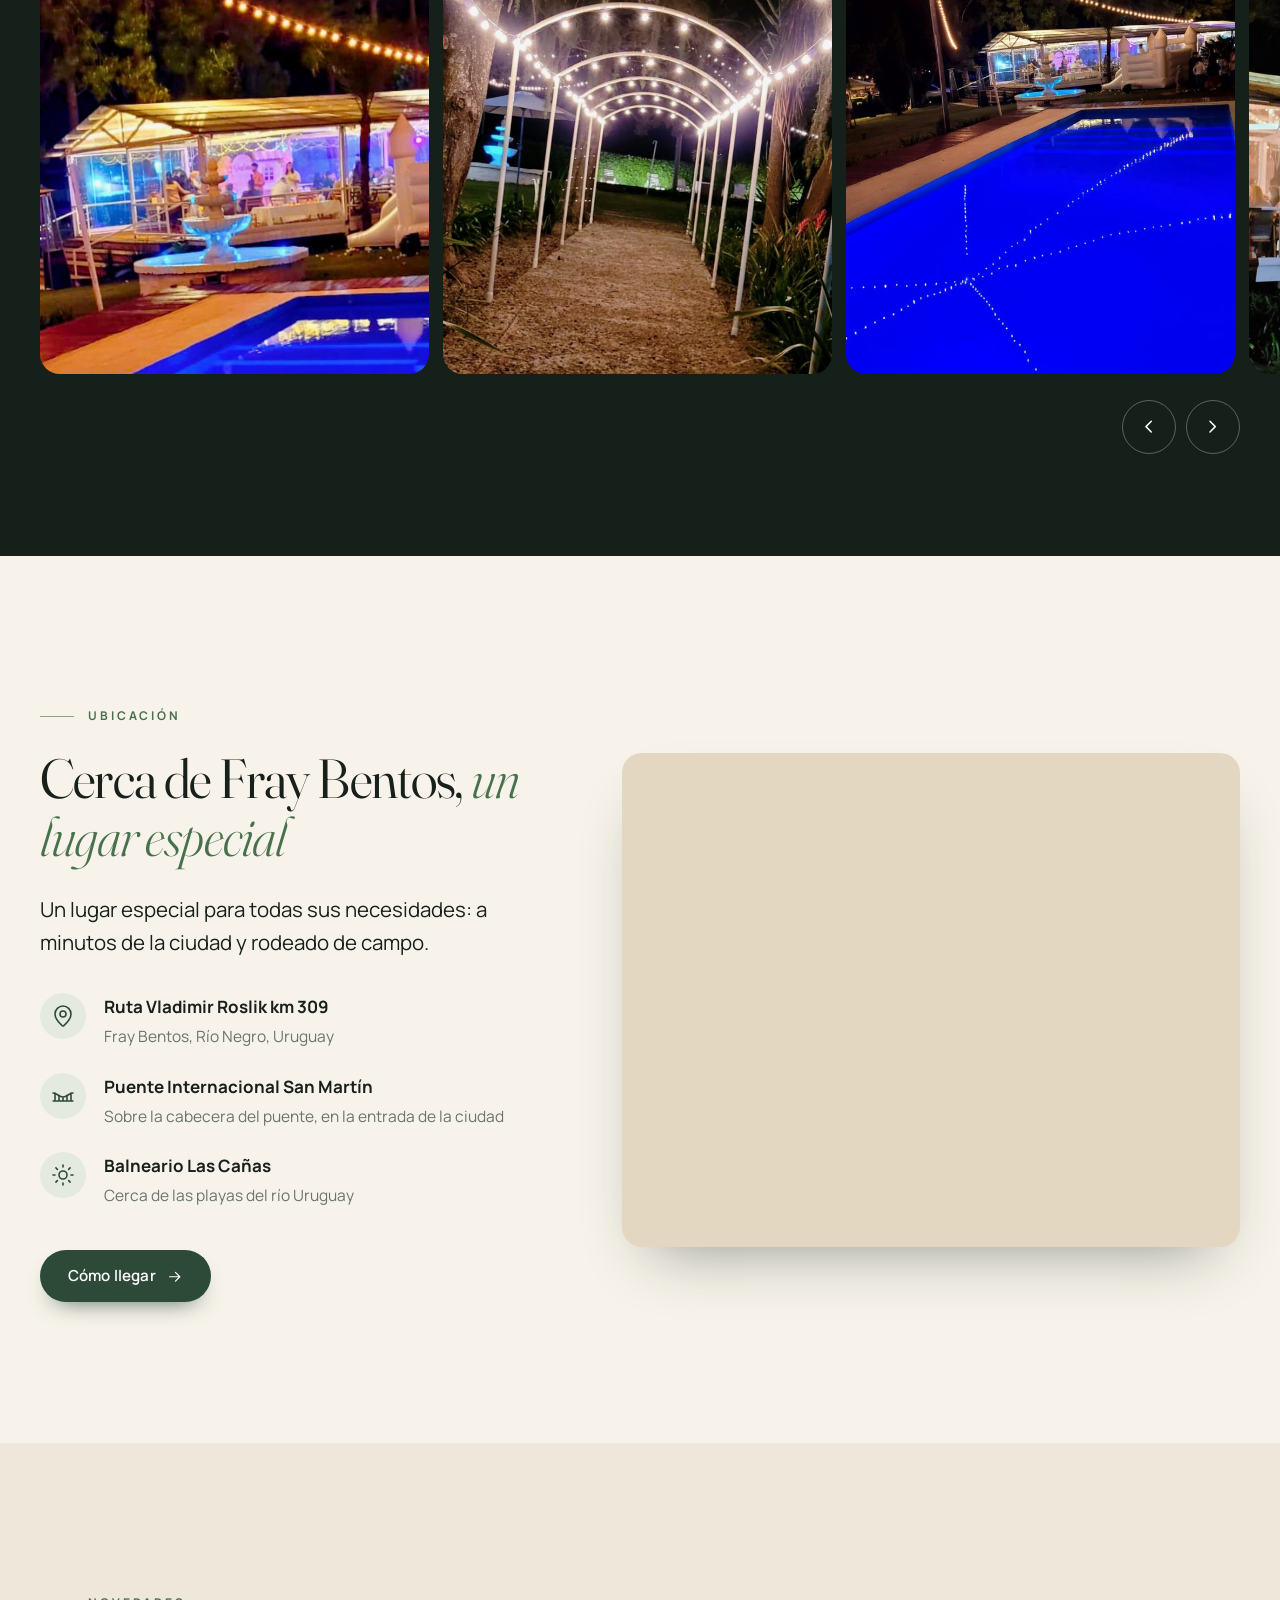
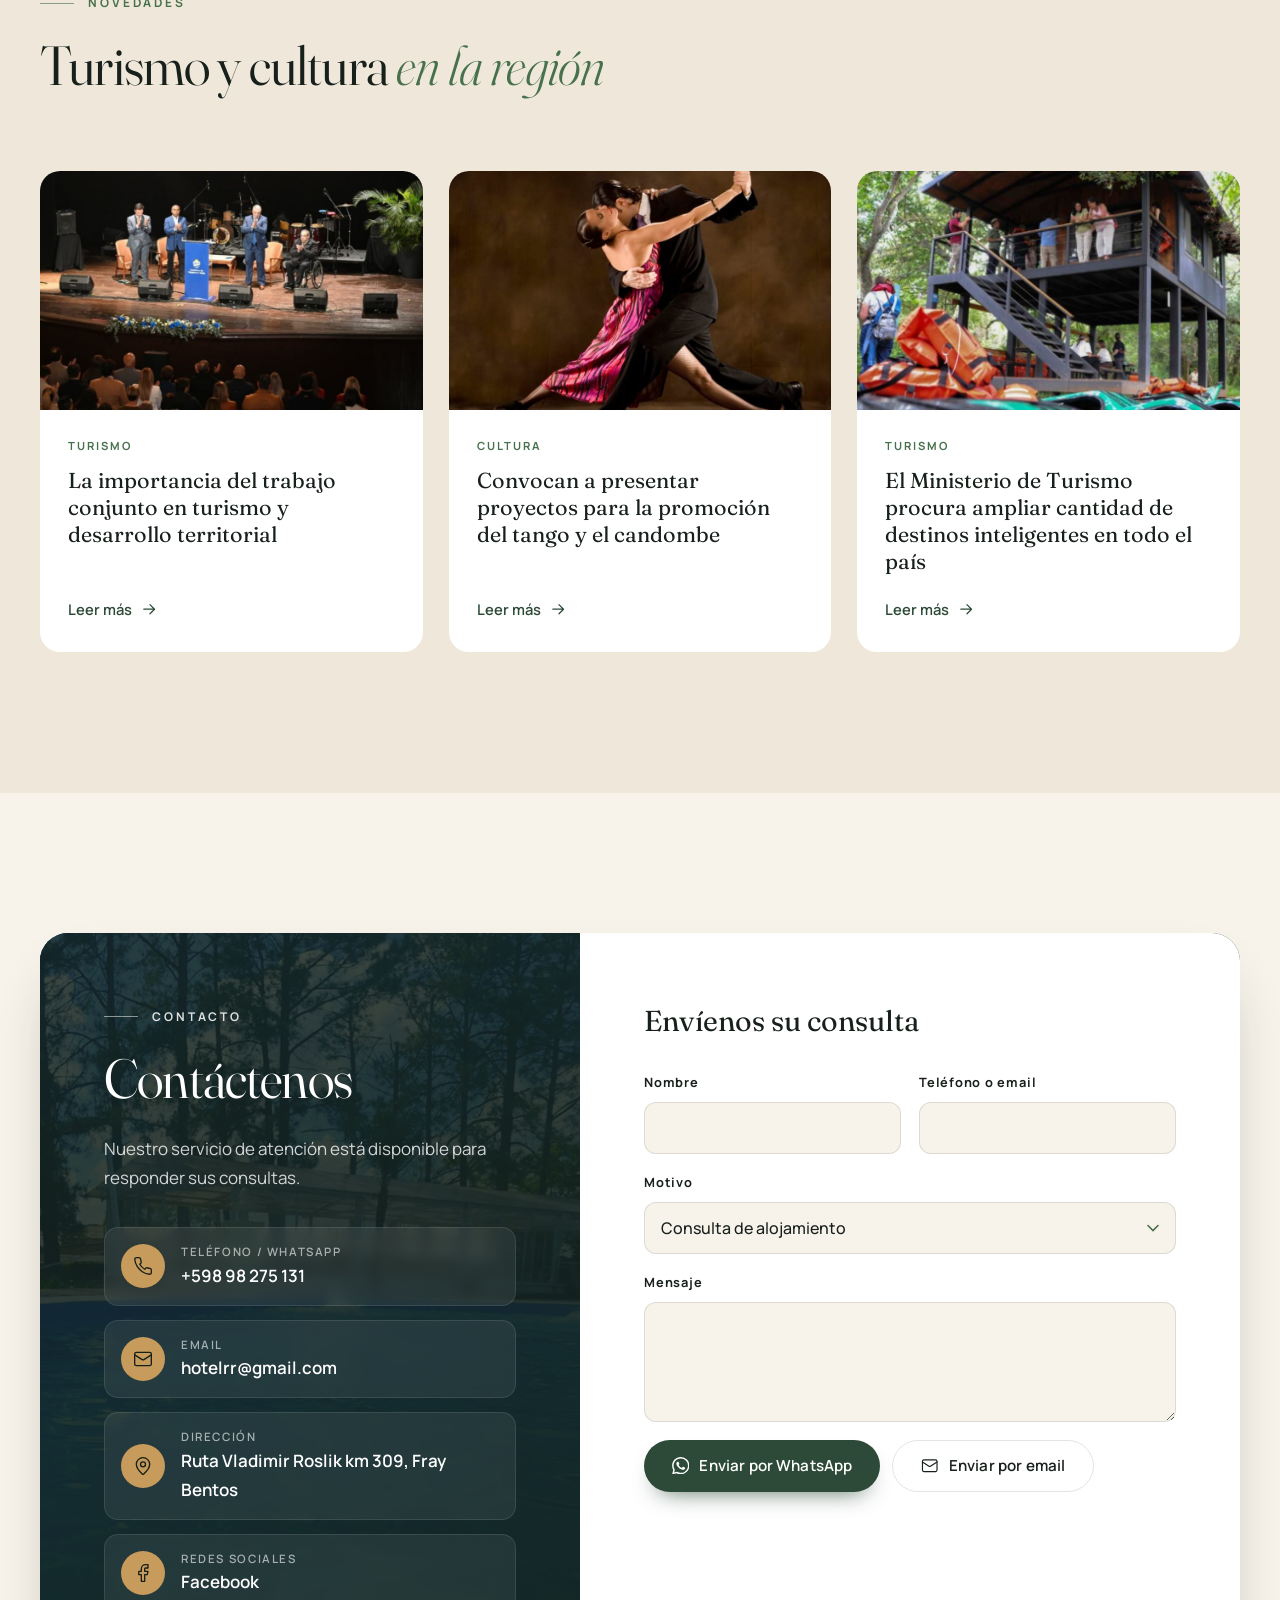
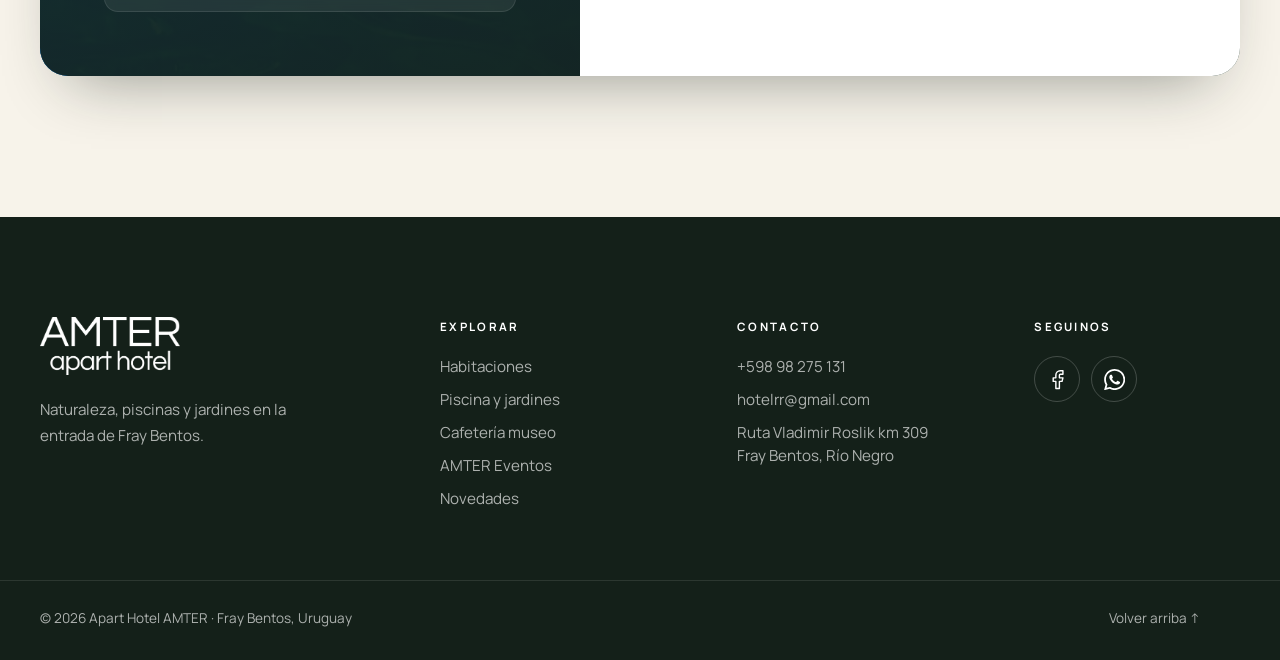
==== commit 6b077c7f: "Botón de consultas por WhatsApp en lugar del teléfono en el encabezado Co-Authored-By: Claude Opus 5" ====
--- a/index.html
+++ b/index.html
@@ -125,8 +125,8 @@
     </nav>
 
     <div class="header__actions">
-      <a href="tel:+59898275131" class="header__phone" aria-label="Llamar al +598 98 275 131">
-        <svg class="icon"><use href="#i-phone"/></svg><span>098 275 131</span>
+      <a href="https://wa.me/59898275131" class="header__wa" data-wa="Hola! Quisiera hacer una consulta." aria-label="Consultas por WhatsApp">
+        <svg class="icon"><use href="#i-whatsapp"/></svg>Consultas
       </a>
       <a href="#reservar" class="btn btn--sm btn--light header__cta">Reservar</a>
       <button class="burger" id="burger" aria-label="Abrir menú" aria-expanded="false" aria-controls="nav">
--- a/assets/css/styles.css
+++ b/assets/css/styles.css
@@ -197,8 +197,18 @@
 .nav__mobile-extra { display: none; }
 
 .header__actions { display: flex; align-items: center; gap: 18px; }
-.header__phone { display: inline-flex; align-items: center; gap: 8px; font-size: 0.92rem; font-weight: 600; }
-.header__phone .icon { width: 1.05em; height: 1.05em; }
+.header__wa {
+  display: inline-flex; align-items: center; gap: 6px;
+  min-height: 32px; padding: 0 12px 0 9px; border-radius: 999px;
+  font-size: 0.76rem; font-weight: 600; letter-spacing: 0.01em; white-space: nowrap;
+  border: 1px solid rgba(255, 255, 255, 0.45); background: rgba(255, 255, 255, 0.08);
+  -webkit-backdrop-filter: blur(6px); backdrop-filter: blur(6px);
+  transition: background 0.3s var(--ease), border-color 0.3s var(--ease);
+}
+.header__wa:hover { background: rgba(255, 255, 255, 0.18); border-color: #fff; }
+.header__wa .icon { width: 15px; height: 15px; color: #25d366; }
+.is-scrolled .header__wa { border-color: var(--linea); background: transparent; }
+.is-scrolled .header__wa:hover { border-color: #25d366; }
 .is-scrolled .header__cta { background: var(--verde-700); color: #fff; }
 .is-scrolled .header__cta:hover { background: var(--verde-800); }
 
@@ -681,7 +691,6 @@
    Responsive
    ========================================================= */
 @media (max-width: 1180px) {
-  .header__phone span { display: none; }
   .booking__card { grid-template-columns: repeat(2, minmax(0, 1fr)); }
   .field { border-bottom: 1px solid var(--linea); }
   .field:nth-child(2n) { border-right: 0; }
@@ -693,7 +702,7 @@
   :root { --header-h: 74px; }
   .burger { display: block; z-index: 2; }
   .header__cta { display: none; }
-  .header__phone { display: none; }
+  .header__wa { display: none; }
 
   .nav {
     position: fixed; inset: 0; z-index: 1;
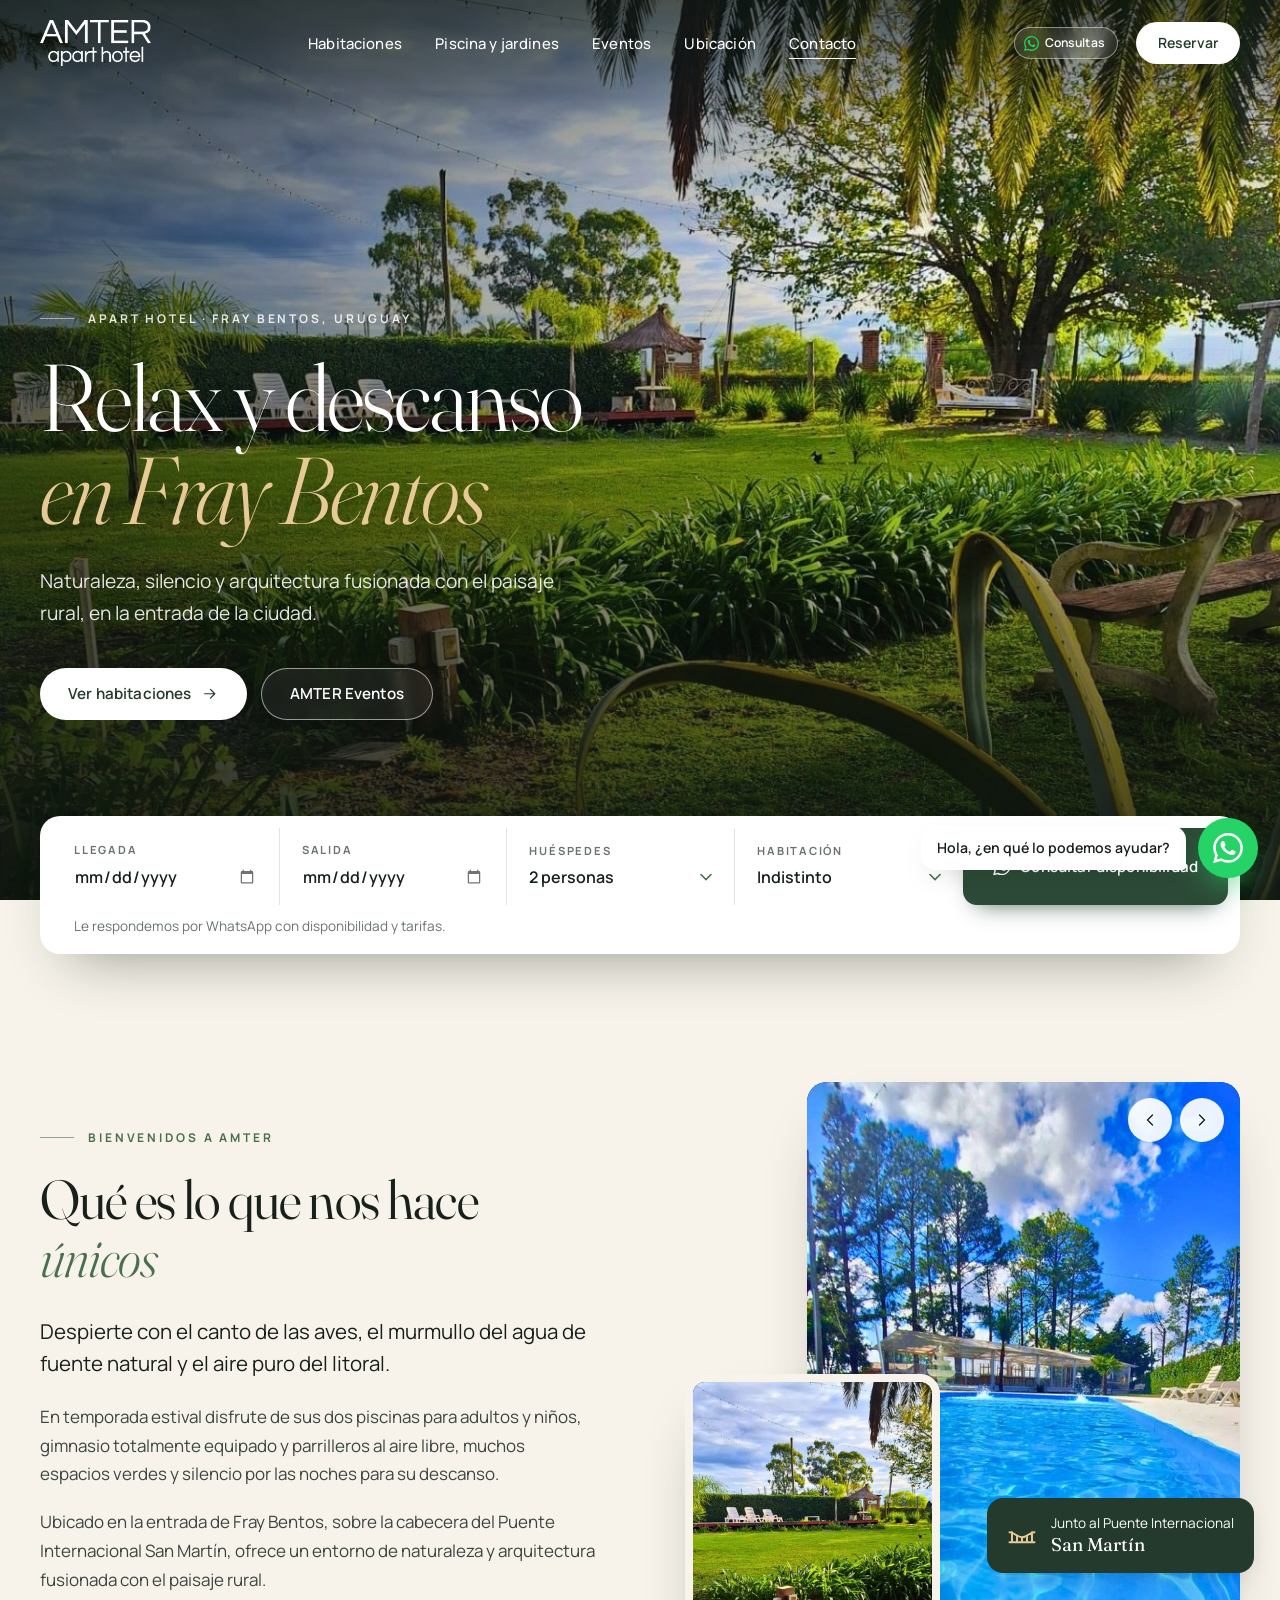
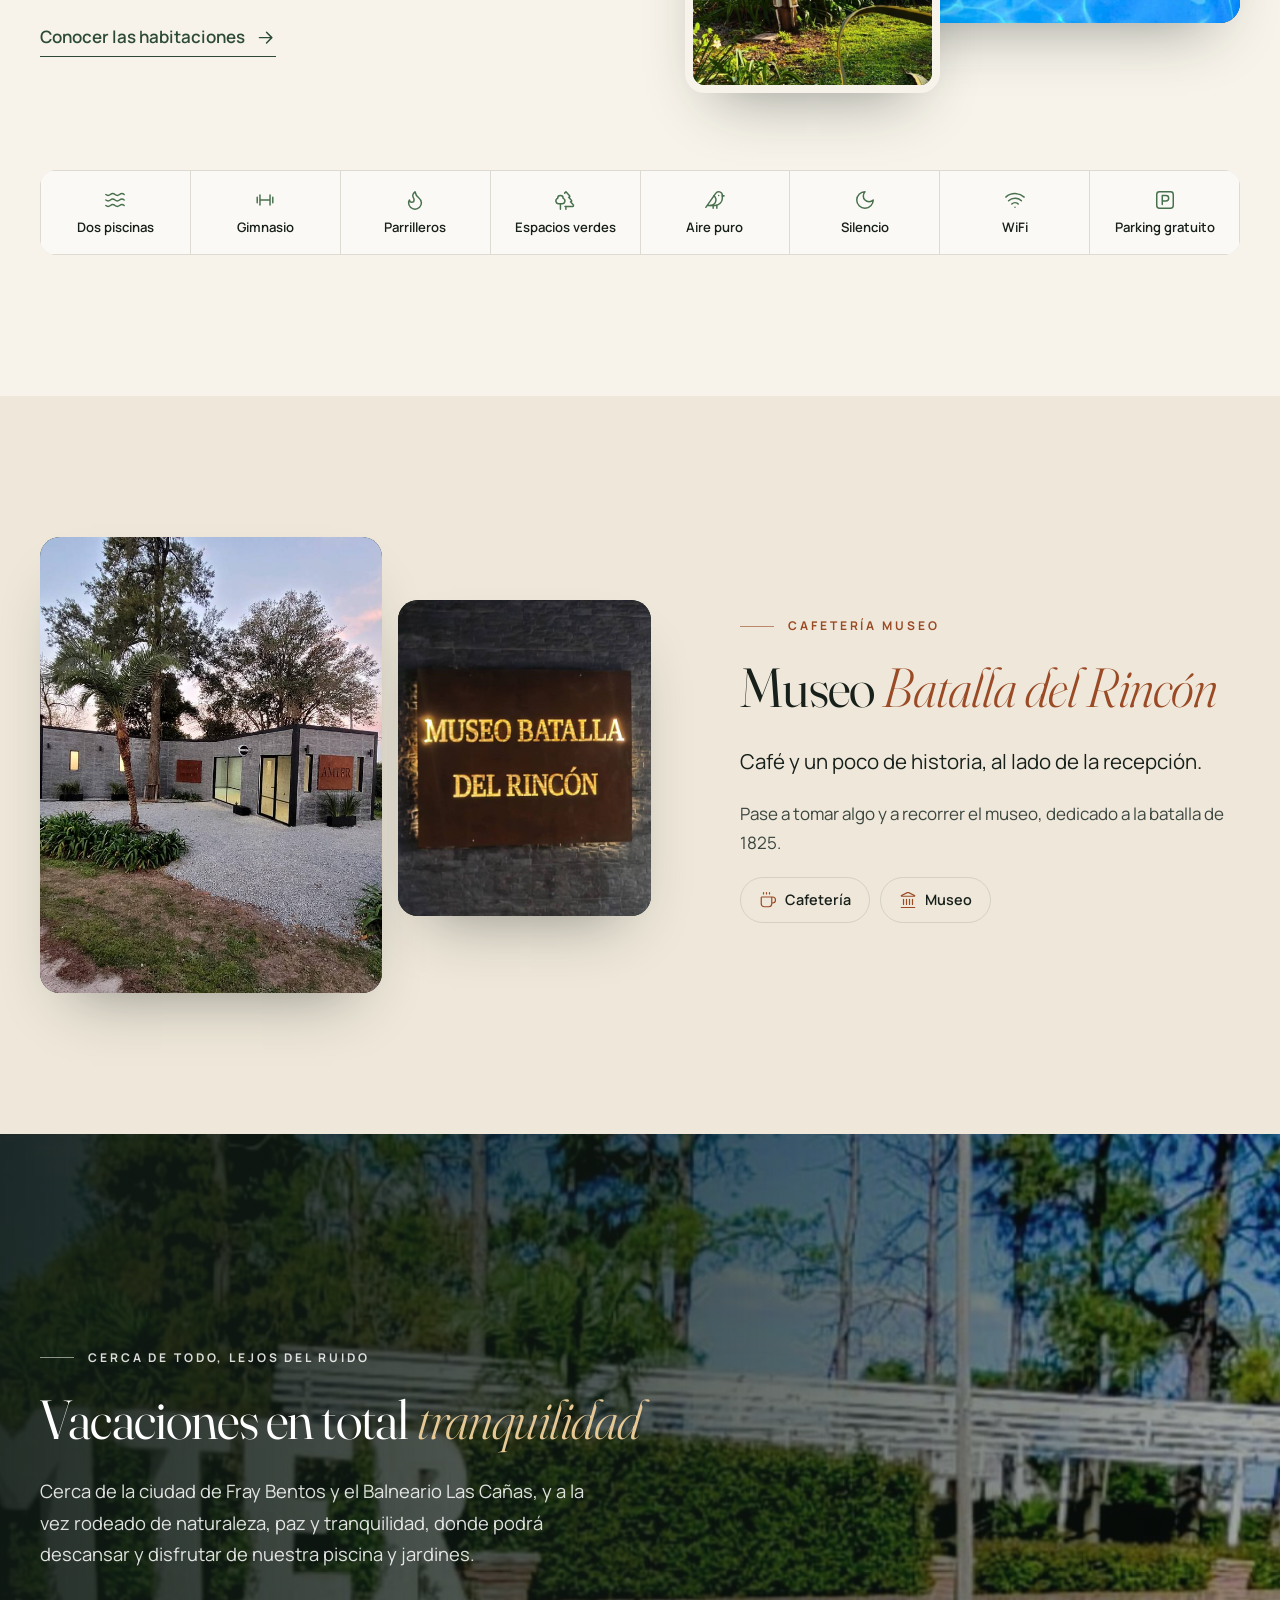
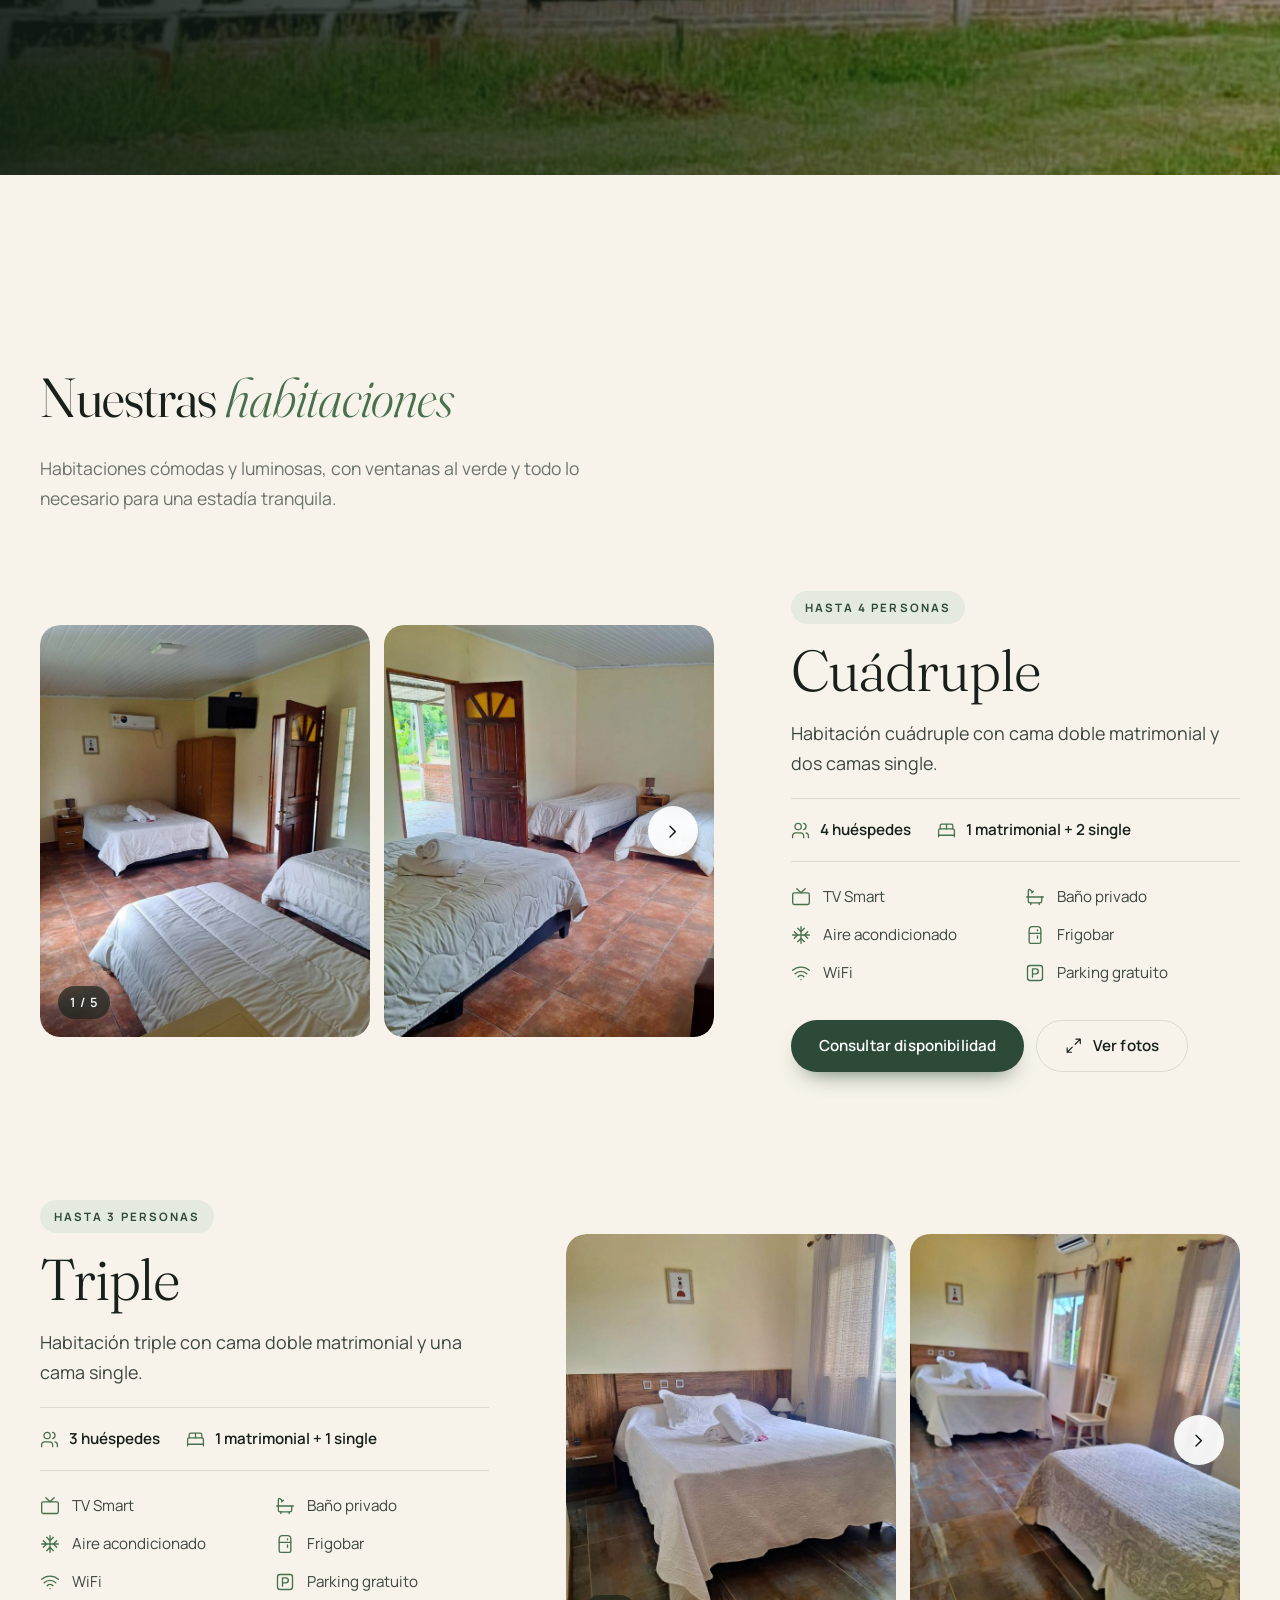
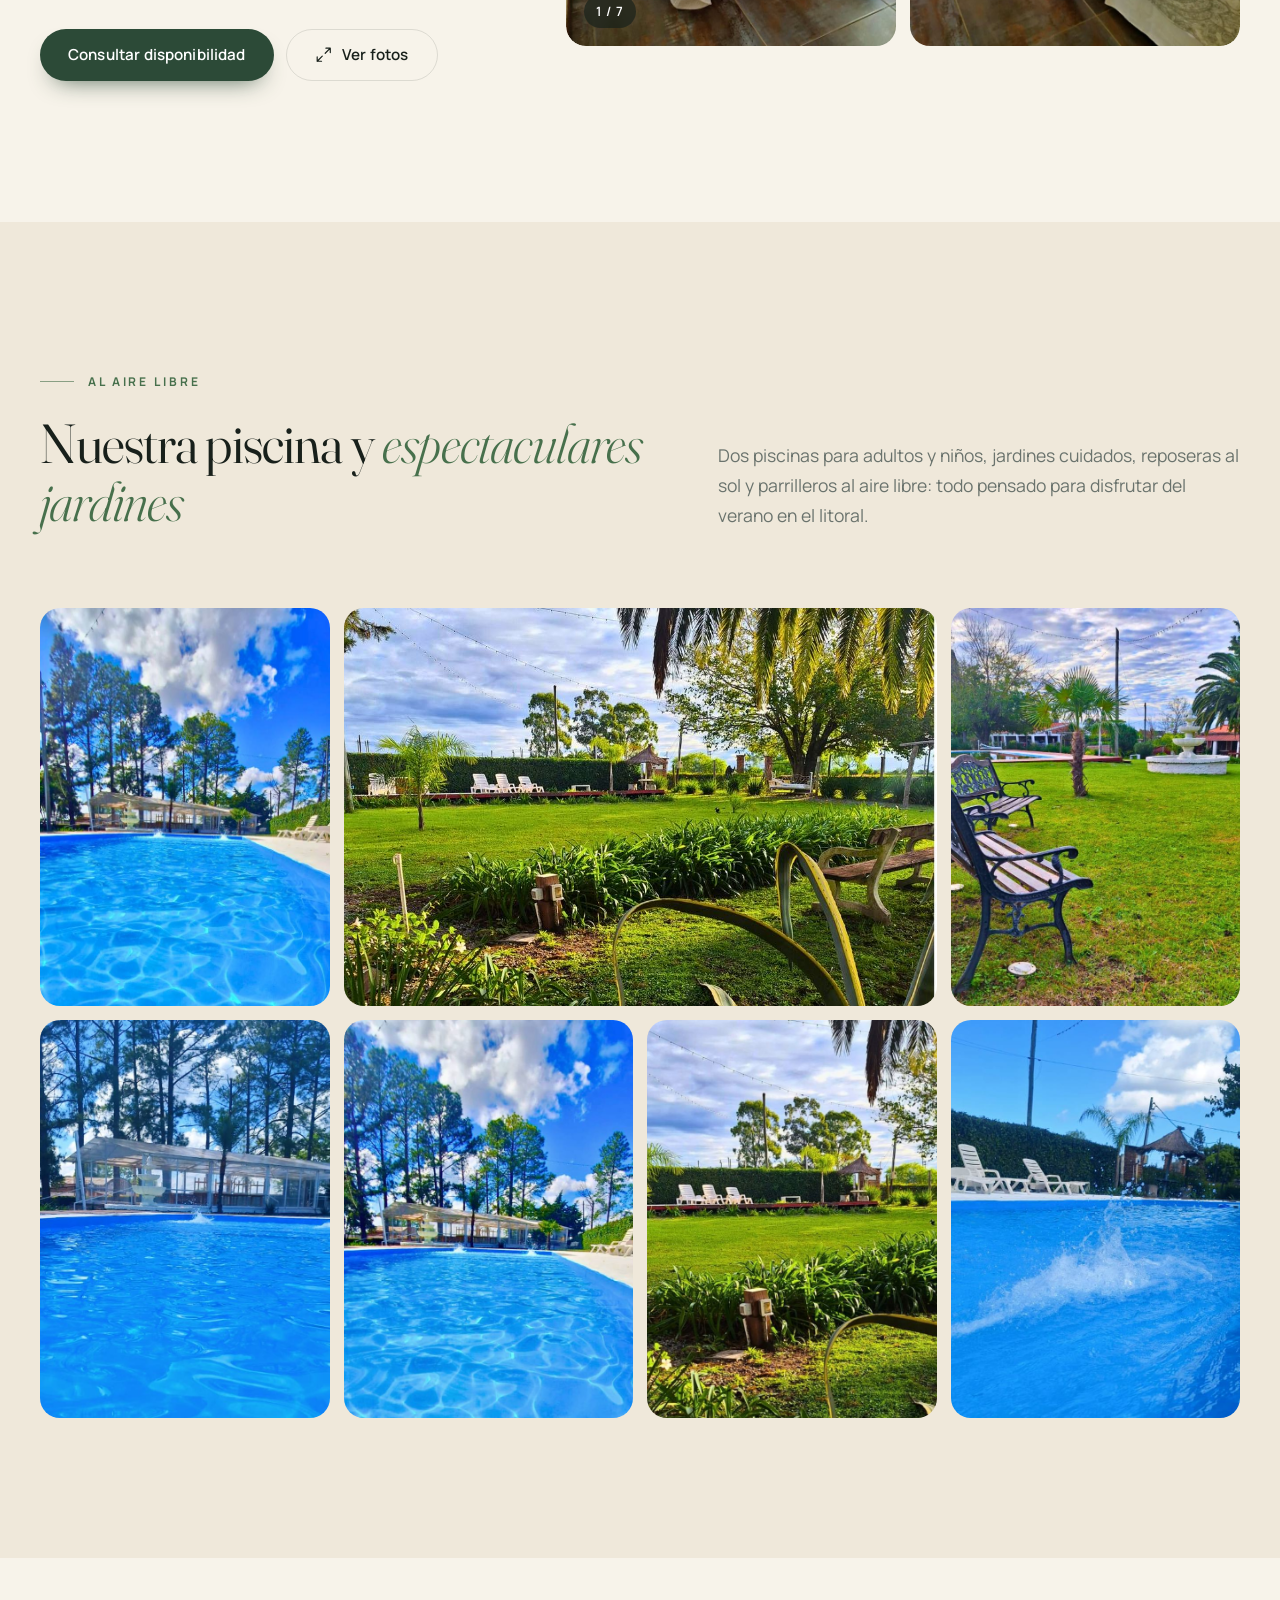
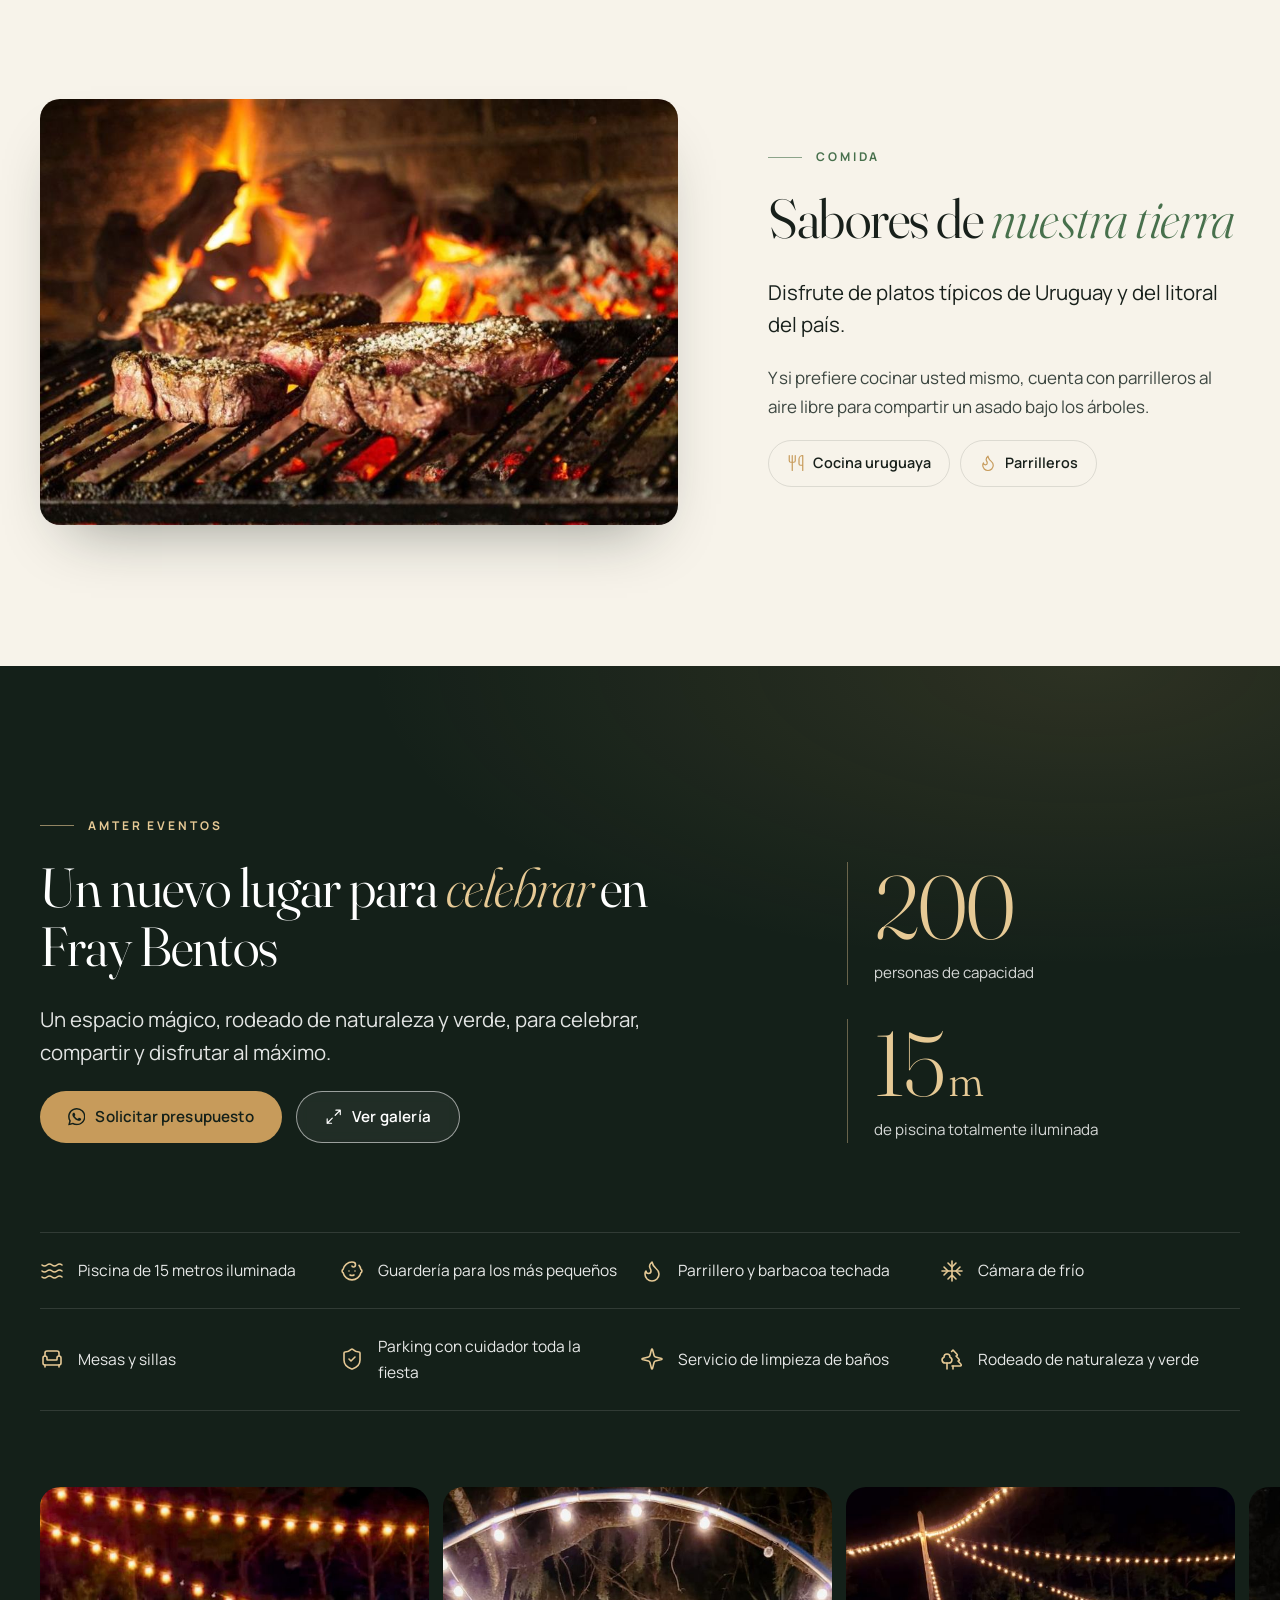
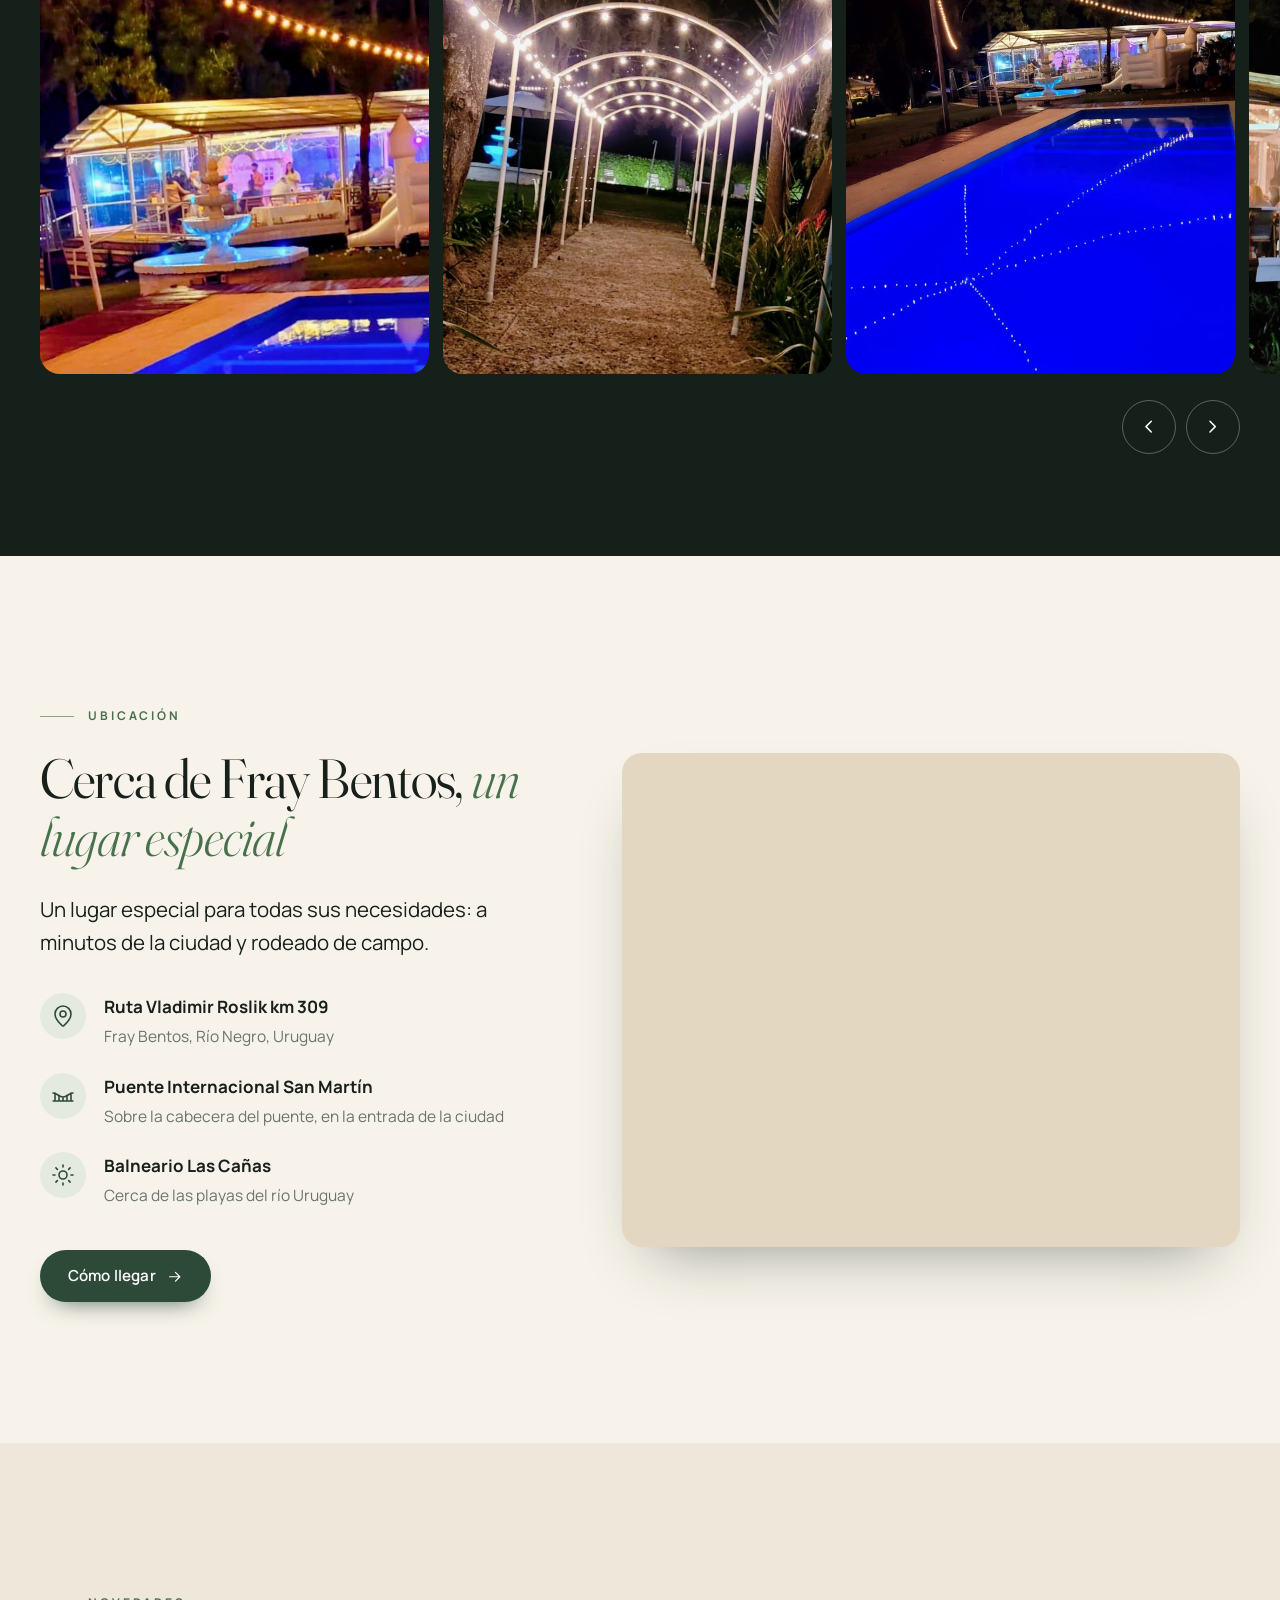
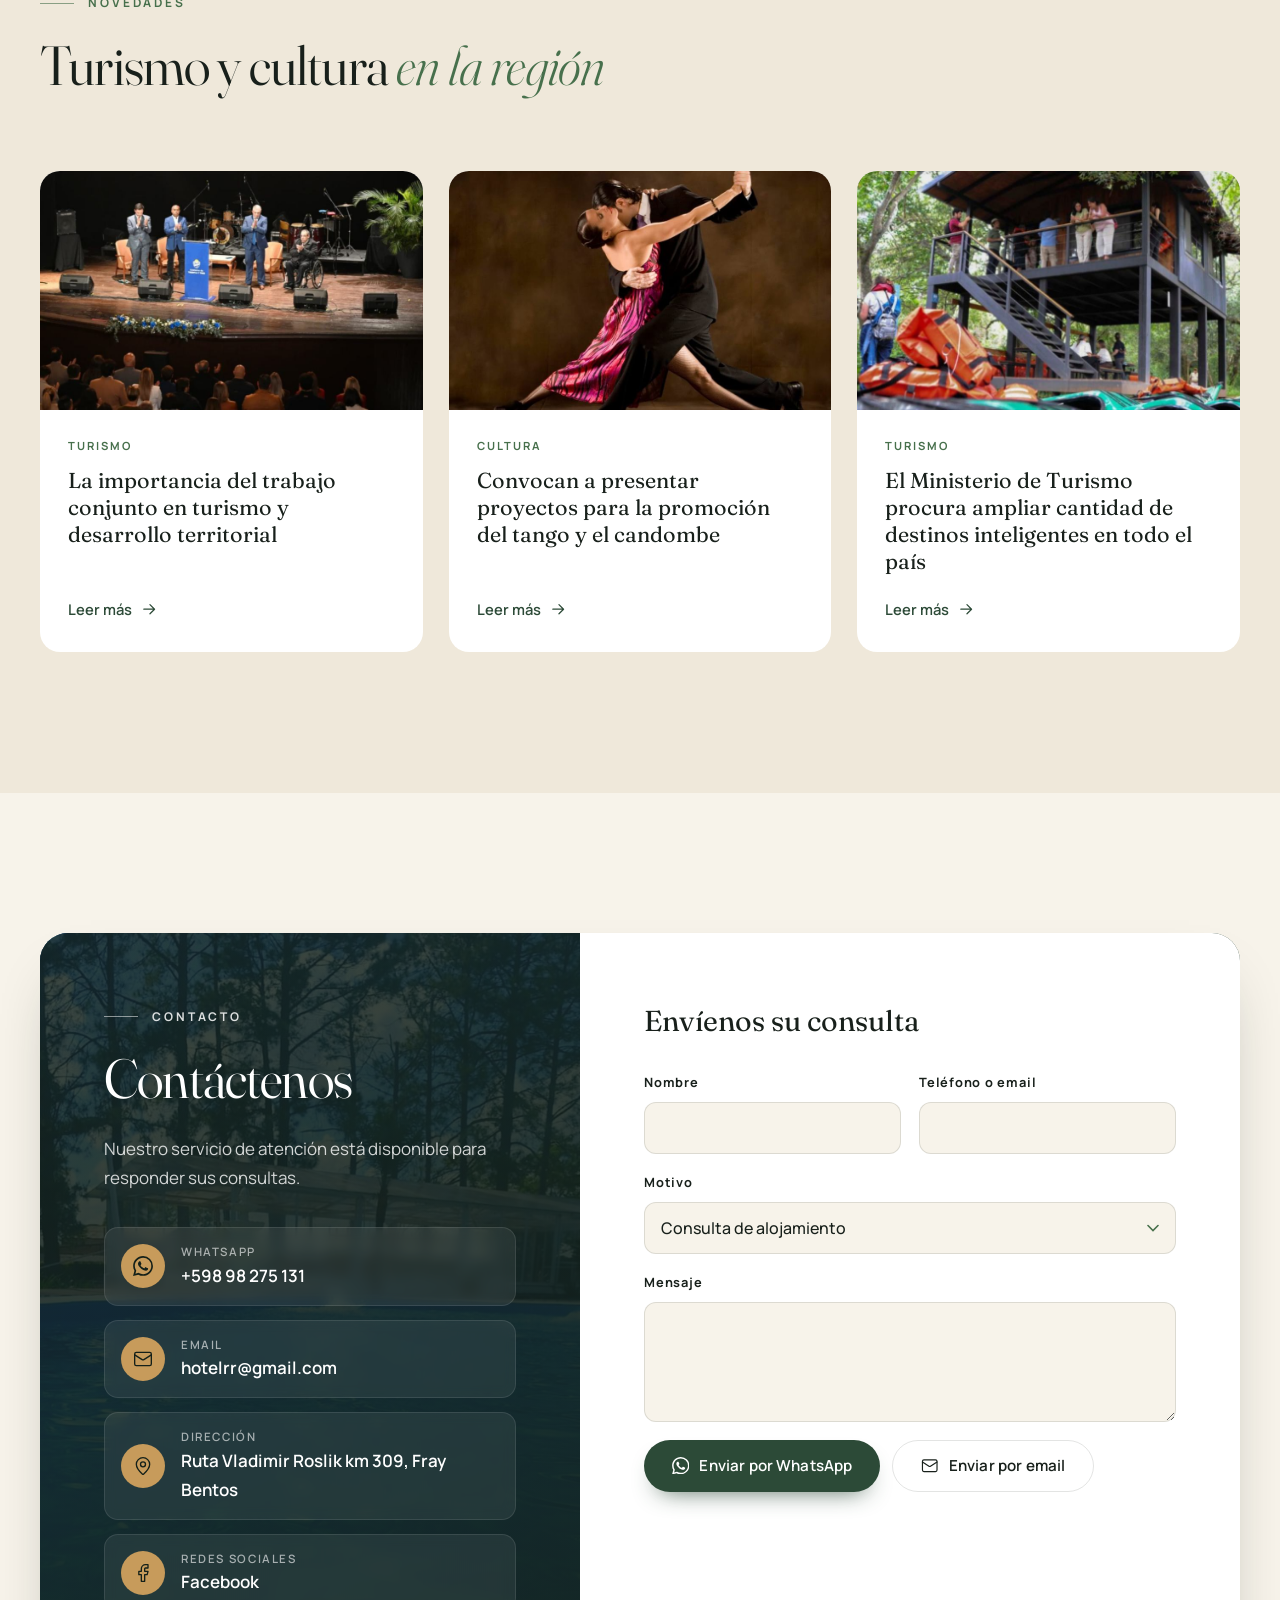
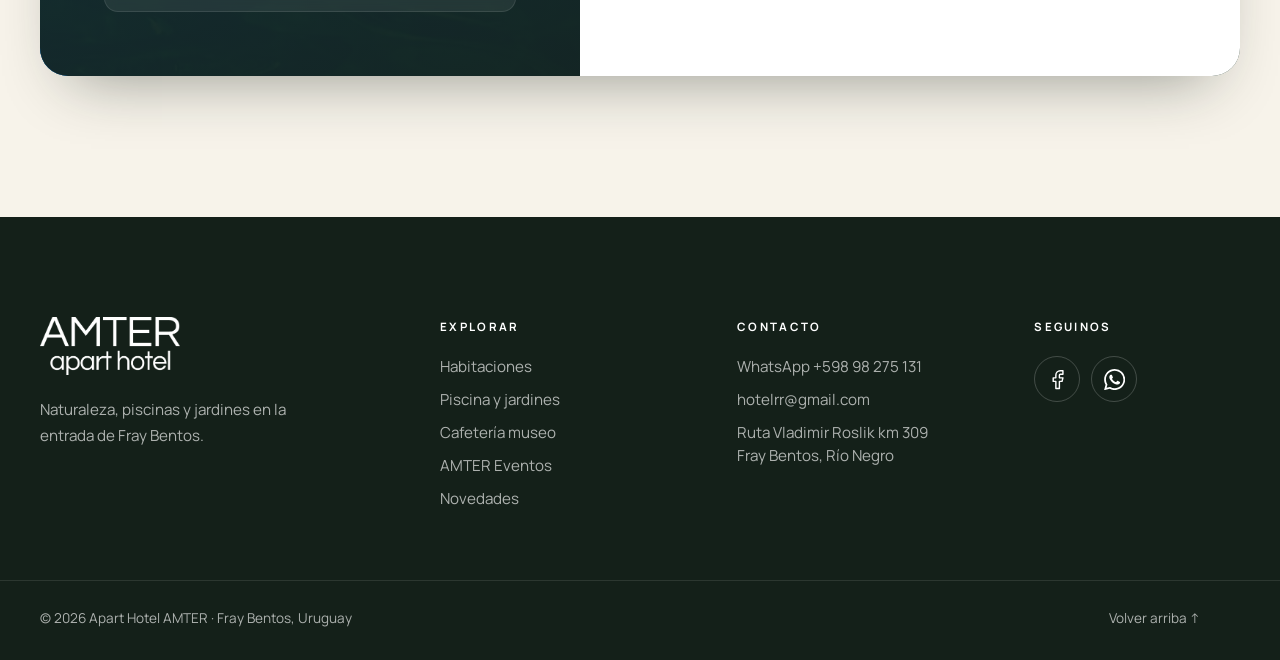
==== commit 4b60dda2: "Sacar las opciones de llamar: el teléfono ahora abre WhatsApp Co-Authored-By: Claude Opus 5.5 <norep" ====
--- a/index.html
+++ b/index.html
@@ -6,6 +6,7 @@
   <title>Apart Hotel AMTER · Relax y descanso en Fray Bentos</title>
   <meta name="description" content="Ubicado en la entrada de Fray Bentos, Apart Hotel AMTER ofrece un entorno de naturaleza y arquitectura fusionada con el paisaje rural. Habitaciones, piscinas, jardines y salón de eventos para 200 personas.">
   <meta name="theme-color" content="#1E3125">
+  <meta name="format-detection" content="telephone=no">
   <link rel="canonical" href="https://www.amter.uy/">
 
   <meta property="og:locale" content="es_UY">
@@ -85,7 +86,6 @@
     <symbol id="i-coffee" viewBox="0 0 24 24"><path d="M6 2v2M10 2v2M14 2v2"/><path d="M16 8a1 1 0 0 1 1 1v8a4 4 0 0 1-4 4H7a4 4 0 0 1-4-4V9a1 1 0 0 1 1-1h14a4 4 0 1 1 0 8h-1"/></symbol>
     <symbol id="i-landmark" viewBox="0 0 24 24"><path d="M3 22h18M6 18v-7M10 18v-7M14 18v-7M18 18v-7"/><path d="M11.12 2.2a2 2 0 0 1 1.76 0l7.87 3.85c.47.23.31.95-.22.95H3.47c-.53 0-.69-.72-.22-.95z"/></symbol>
     <symbol id="i-utensils" viewBox="0 0 24 24"><path d="M3 2v7c0 1.1.9 2 2 2h4a2 2 0 0 0 2-2V2M7 2v20"/><path d="M21 15V2a5 5 0 0 0-5 5v6c0 1.1.9 2 2 2h3Zm0 0v7"/></symbol>
-    <symbol id="i-phone" viewBox="0 0 24 24"><path d="M22 16.92v3a2 2 0 0 1-2.18 2 19.8 19.8 0 0 1-8.63-3.07 19.5 19.5 0 0 1-6-6 19.8 19.8 0 0 1-3.07-8.67A2 2 0 0 1 4.11 2h3a2 2 0 0 1 2 1.72c.13.96.36 1.9.7 2.81a2 2 0 0 1-.45 2.11L8.09 9.91a16 16 0 0 0 6 6l1.27-1.27a2 2 0 0 1 2.11-.45c.91.34 1.85.57 2.81.7A2 2 0 0 1 22 16.92z"/></symbol>
     <symbol id="i-mail" viewBox="0 0 24 24"><rect x="2" y="4" width="20" height="16" rx="2"/><path d="m22 7-8.97 5.7a1.94 1.94 0 0 1-2.06 0L2 7"/></symbol>
     <symbol id="i-pin" viewBox="0 0 24 24"><path d="M20 10c0 5-5.54 10.19-7.4 11.8a1 1 0 0 1-1.2 0C9.54 20.19 4 15 4 10a8 8 0 0 1 16 0"/><circle cx="12" cy="10" r="3"/></symbol>
     <symbol id="i-bridge" viewBox="0 0 24 24"><path d="M2 17h20M4 17V9M20 17V9M2 9c4 0 6 4 10 4s6-4 10-4M8 17v-4.5M12 17v-4M16 17v-4.5"/></symbol>
@@ -119,8 +119,8 @@
         <li><a href="#contacto">Contacto</a></li>
       </ul>
       <div class="nav__mobile-extra">
-        <a href="tel:+59898275131" class="nav__phone"><svg class="icon"><use href="#i-phone"/></svg>+598 98 275 131</a>
-        <a href="https://www.facebook.com/profile.php?id=100064256610743" target="_blank" rel="noopener" class="nav__phone"><svg class="icon"><use href="#i-facebook"/></svg>Facebook</a>
+        <a href="https://wa.me/59898275131" class="nav__extra" data-wa="Hola! Quisiera hacer una consulta."><svg class="icon"><use href="#i-whatsapp"/></svg>Consultas por WhatsApp</a>
+        <a href="https://www.facebook.com/profile.php?id=100064256610743" target="_blank" rel="noopener" class="nav__extra"><svg class="icon"><use href="#i-facebook"/></svg>Facebook</a>
       </div>
     </nav>
 
@@ -602,7 +602,7 @@
         <h2 class="h2 reveal">Contáctenos</h2>
         <p class="reveal">Nuestro servicio de atención está disponible para responder sus consultas.</p>
         <ul class="contact__list">
-          <li class="reveal"><a href="tel:+59898275131"><span class="contact__icon"><svg class="icon"><use href="#i-phone"/></svg></span><span><small>Teléfono / WhatsApp</small>+598 98 275 131</span></a></li>
+          <li class="reveal"><a href="https://wa.me/59898275131" data-wa="Hola! Quisiera hacer una consulta."><span class="contact__icon"><svg class="icon"><use href="#i-whatsapp"/></svg></span><span><small>WhatsApp</small>+598 98 275 131</span></a></li>
           <li class="reveal"><a href="mailto:hotelrr@gmail.com"><span class="contact__icon"><svg class="icon"><use href="#i-mail"/></svg></span><span><small>Email</small>hotelrr@gmail.com</span></a></li>
           <li class="reveal"><a href="https://maps.app.goo.gl/JYVuqDKahCGfkcnE6" target="_blank" rel="noopener"><span class="contact__icon"><svg class="icon"><use href="#i-pin"/></svg></span><span><small>Dirección</small>Ruta Vladimir Roslik km 309, Fray Bentos</span></a></li>
           <li class="reveal"><a href="https://www.facebook.com/profile.php?id=100064256610743" target="_blank" rel="noopener"><span class="contact__icon"><svg class="icon"><use href="#i-facebook"/></svg></span><span><small>Redes sociales</small>Facebook</span></a></li>
@@ -665,7 +665,7 @@
     <div>
       <h4>Contacto</h4>
       <ul>
-        <li><a href="tel:+59898275131">+598 98 275 131</a></li>
+        <li><a href="https://wa.me/59898275131" data-wa="Hola! Quisiera hacer una consulta.">WhatsApp +598 98 275 131</a></li>
         <li><a href="mailto:hotelrr@gmail.com">hotelrr@gmail.com</a></li>
         <li>Ruta Vladimir Roslik km 309<br>Fray Bentos, Río Negro</li>
       </ul>
--- a/assets/css/styles.css
+++ b/assets/css/styles.css
@@ -726,7 +726,7 @@
   .menu-open .nav__list li:nth-child(4) { transition-delay: 0.15s; }
   .menu-open .nav__list li:nth-child(5) { transition-delay: 0.2s; }
   .nav__mobile-extra { display: grid; gap: 14px; padding-top: 30px; border-top: 1px solid rgba(255, 255, 255, 0.15); }
-  .nav__phone { display: inline-flex; align-items: center; gap: 12px; color: rgba(255, 255, 255, 0.8); }
+  .nav__extra { display: inline-flex; align-items: center; gap: 12px; color: rgba(255, 255, 255, 0.8); }
 
   .intro__grid,
   .museum__grid,
